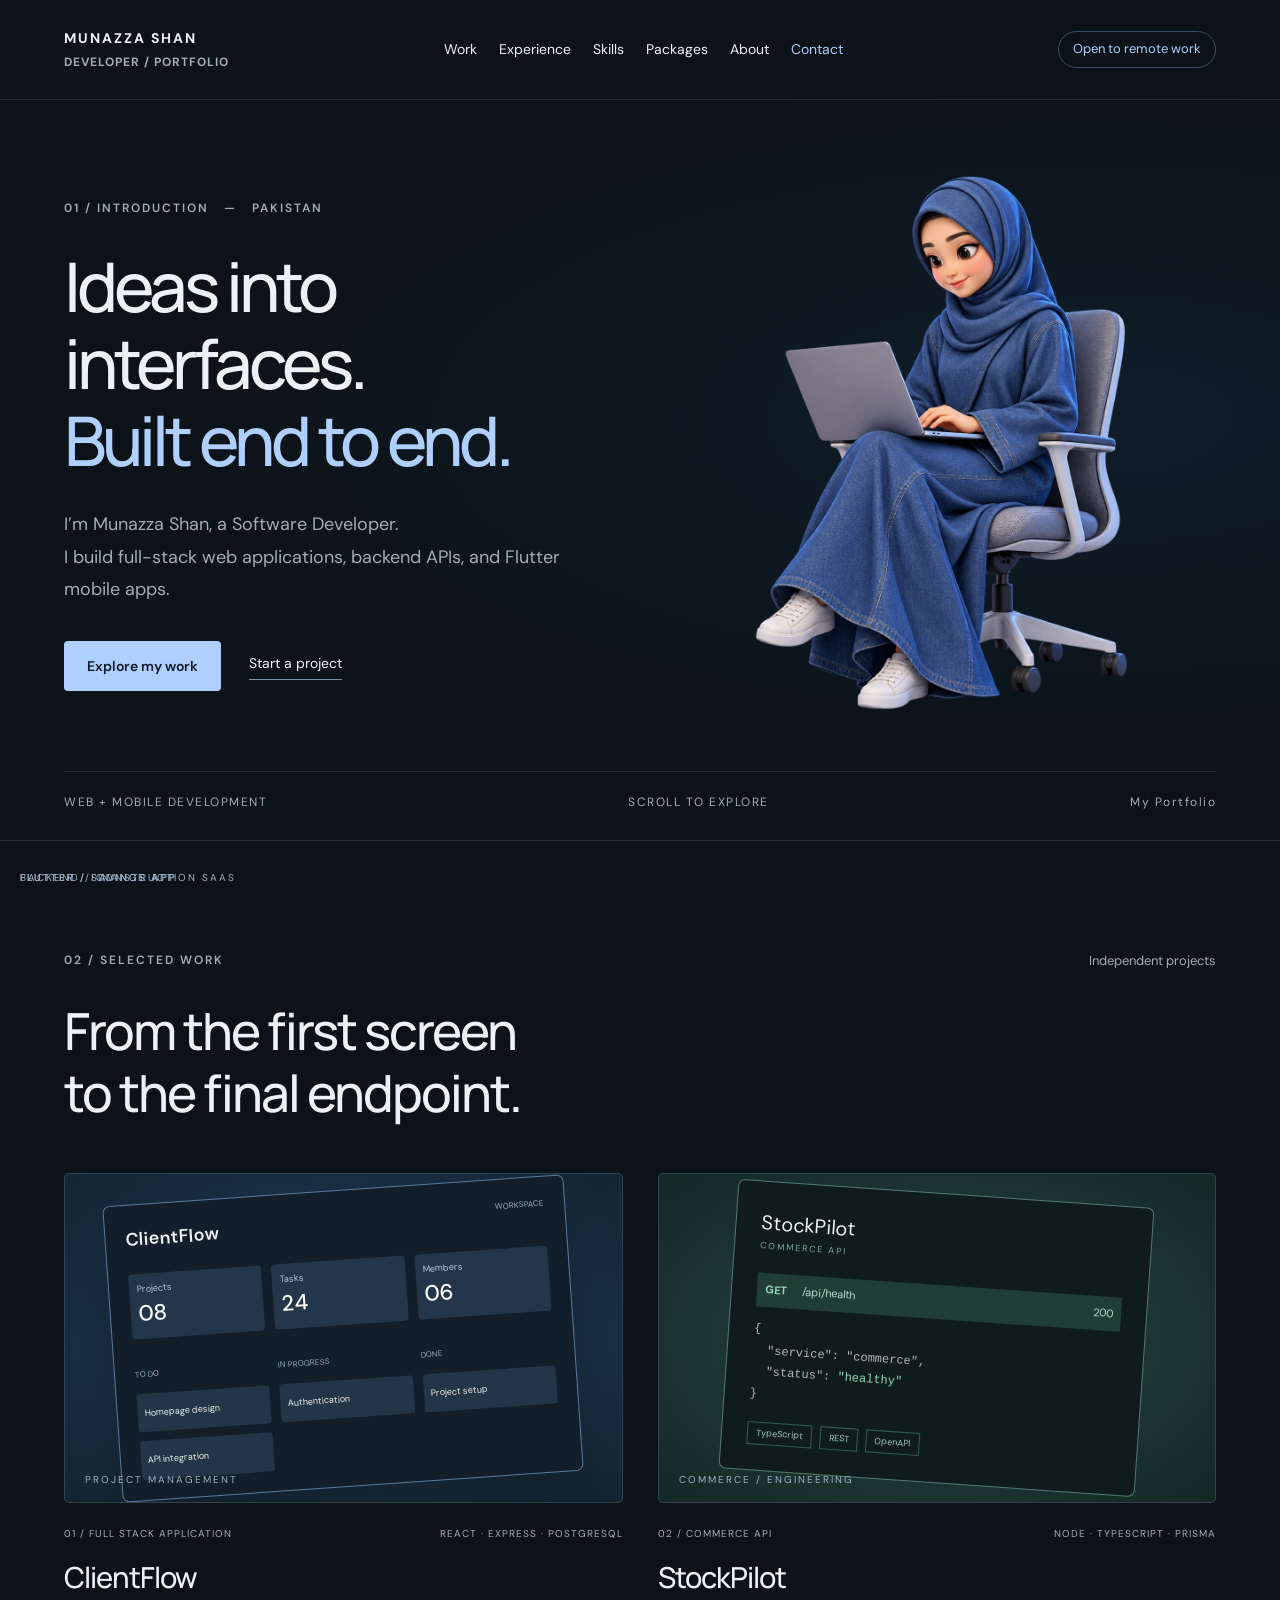
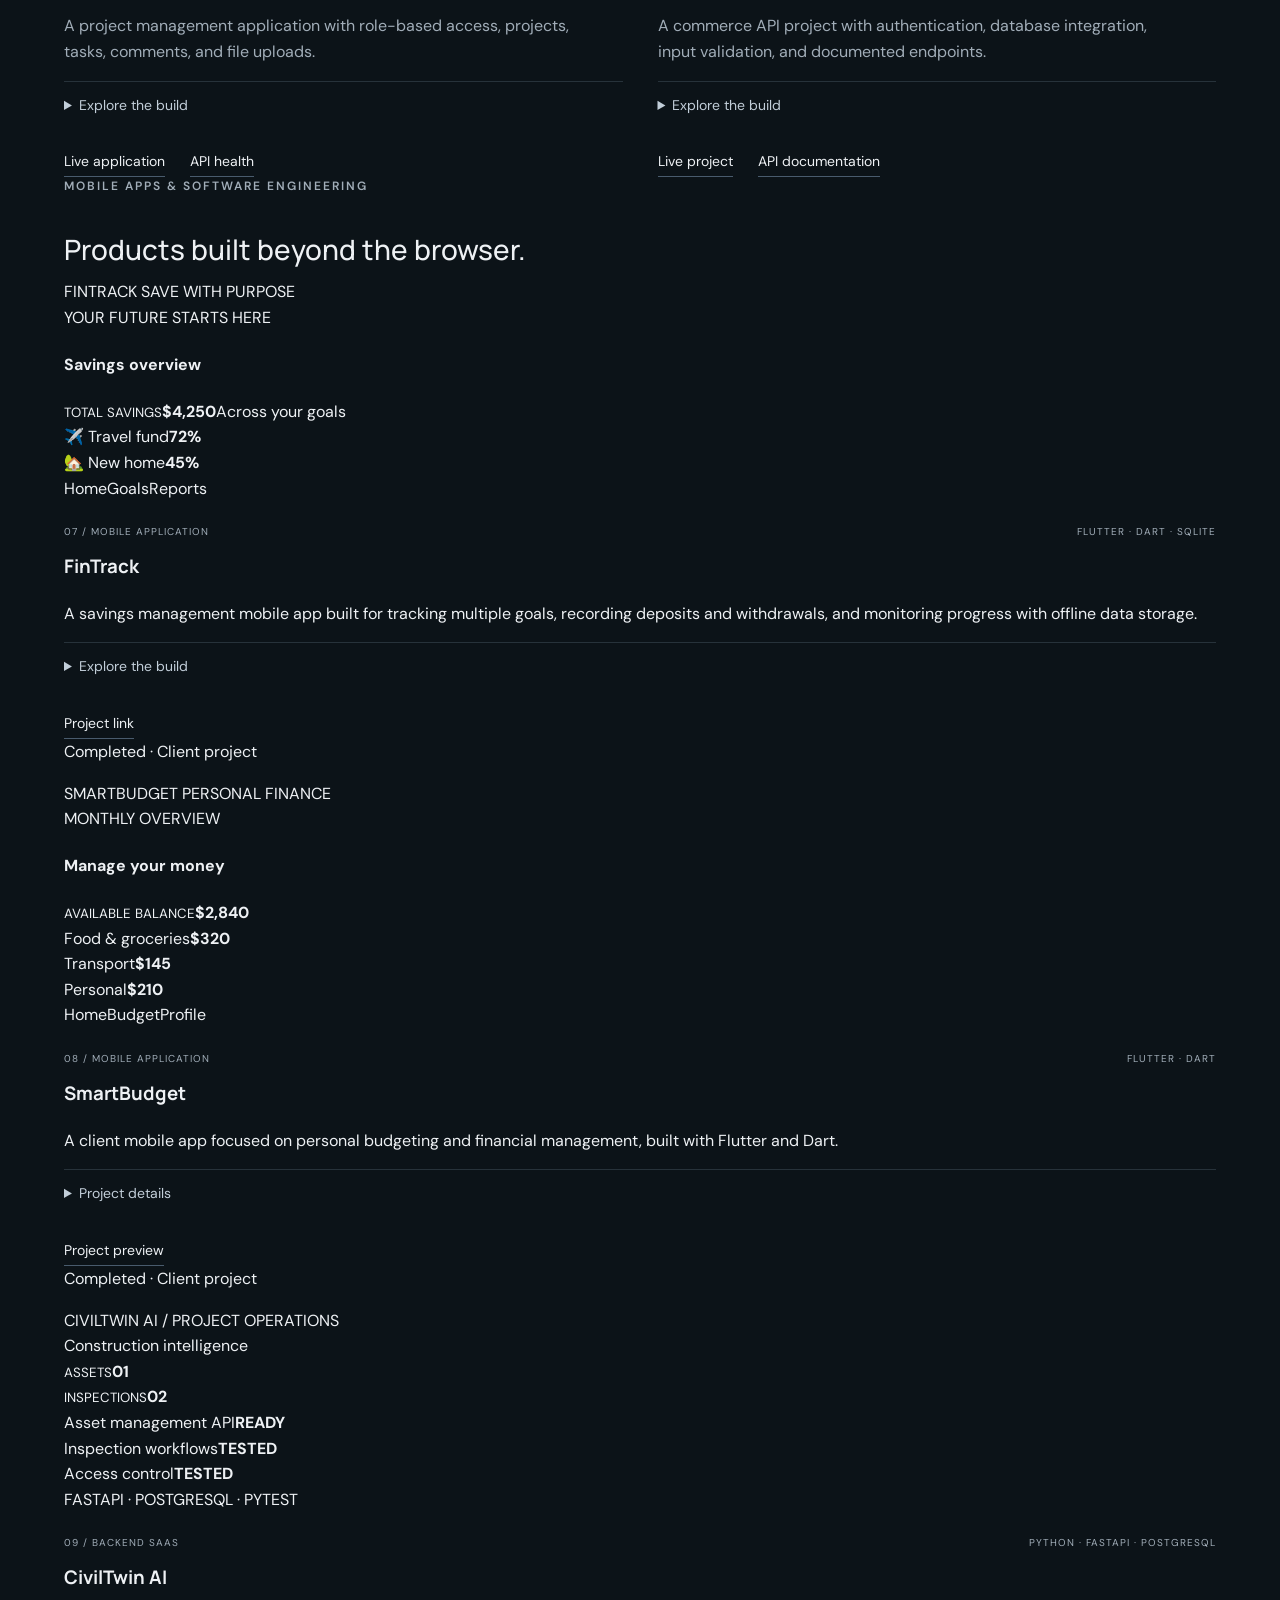
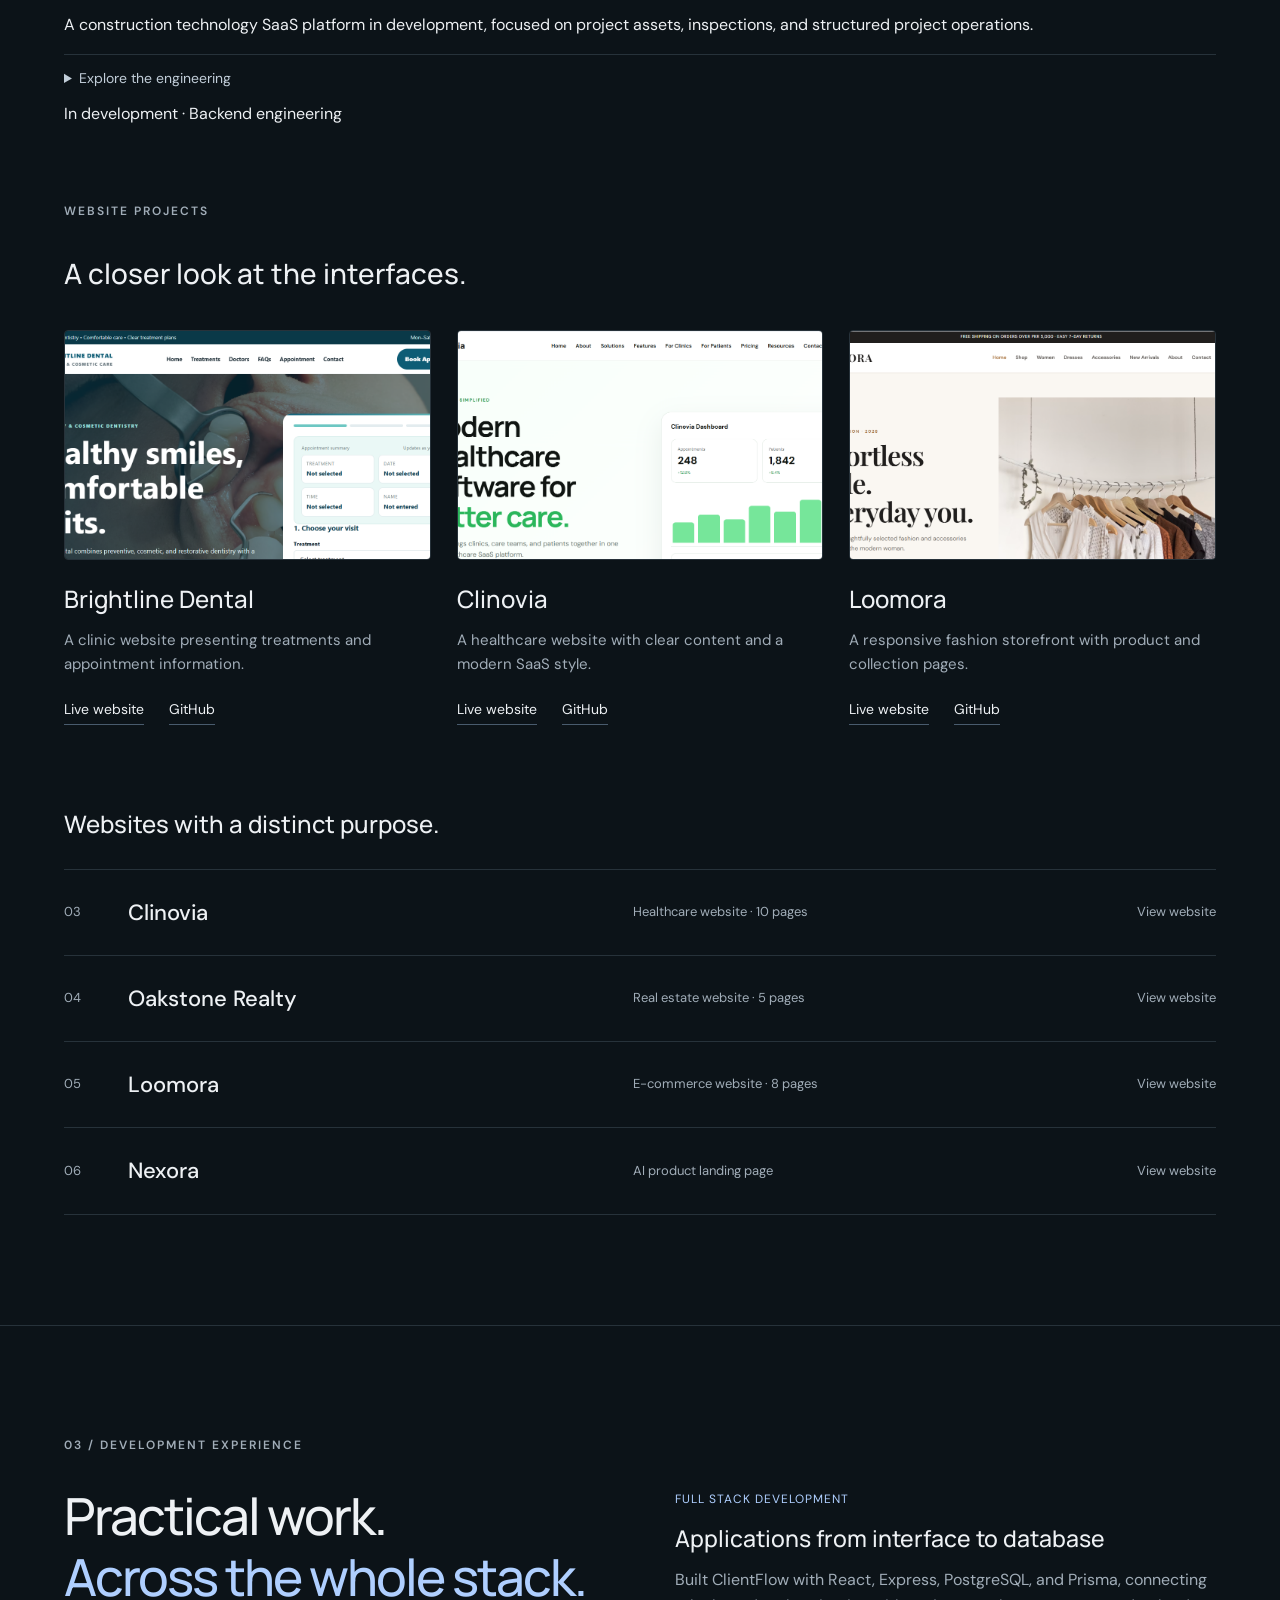
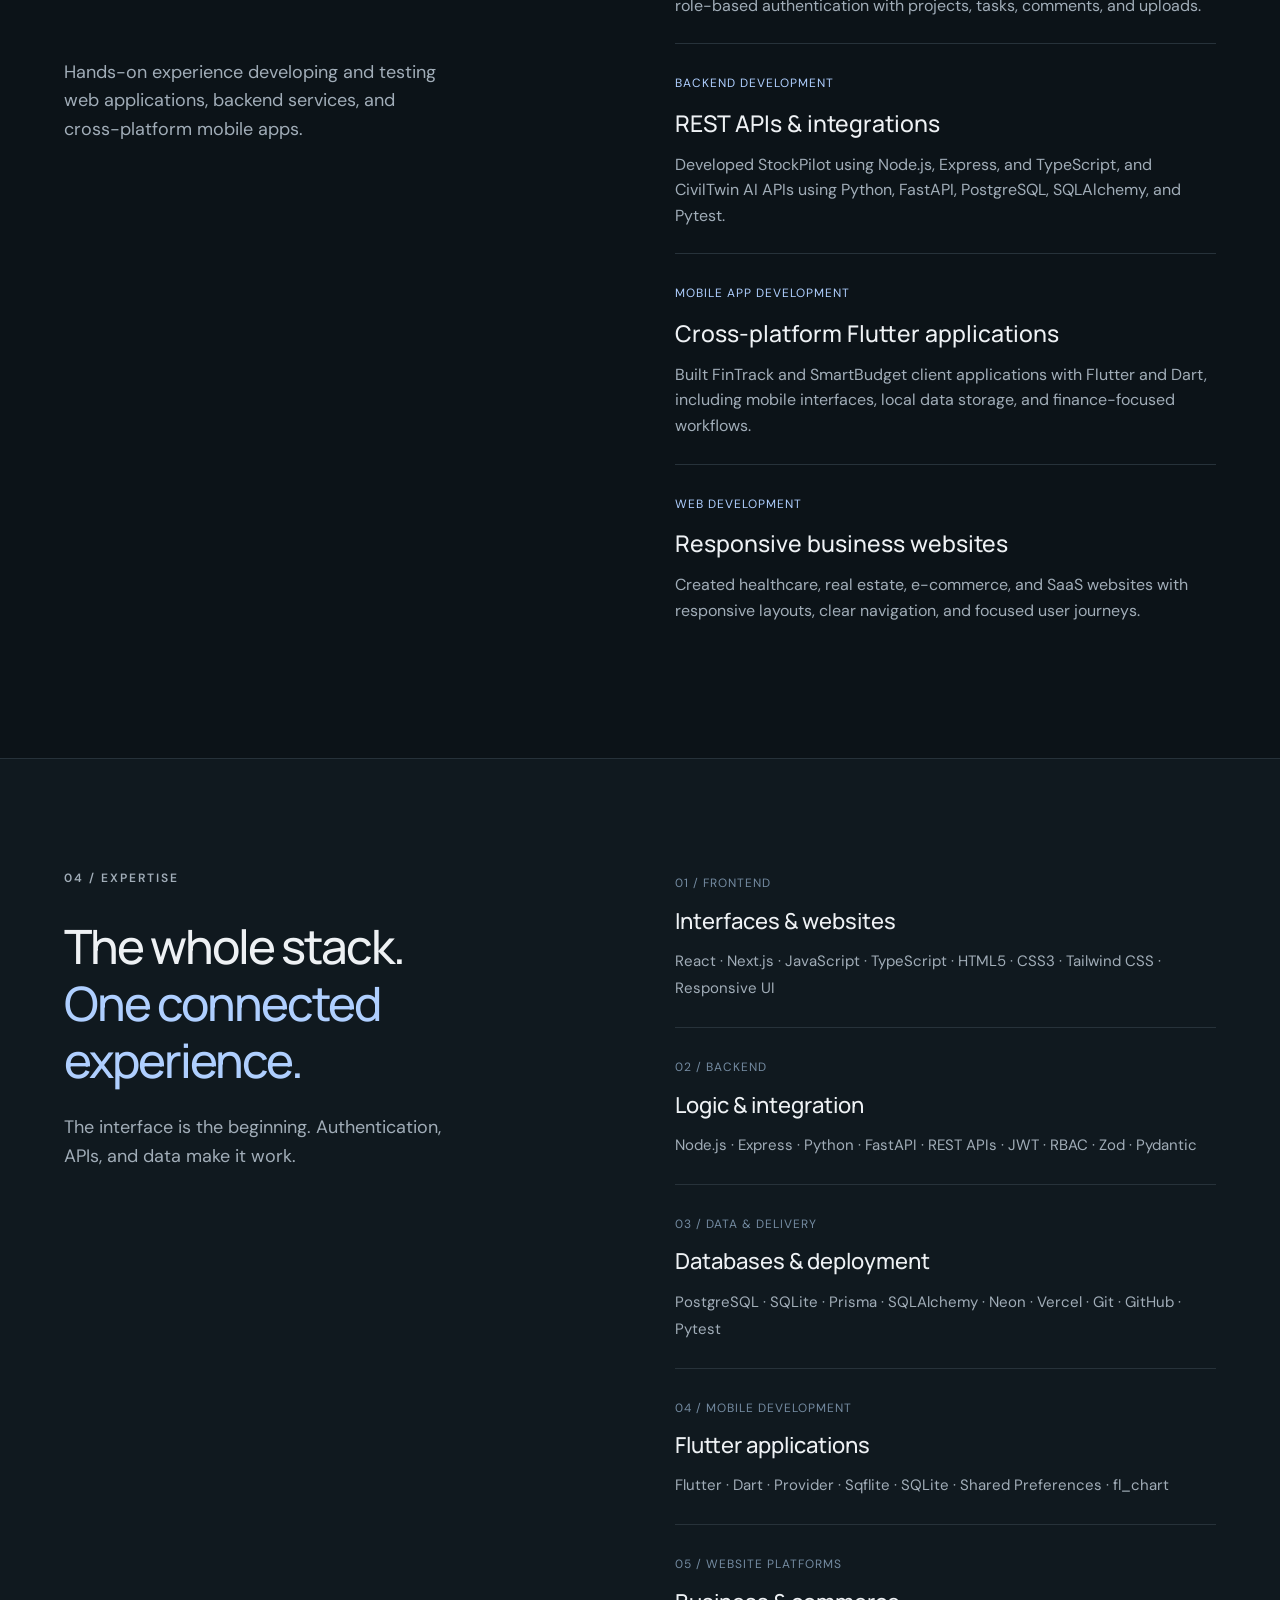
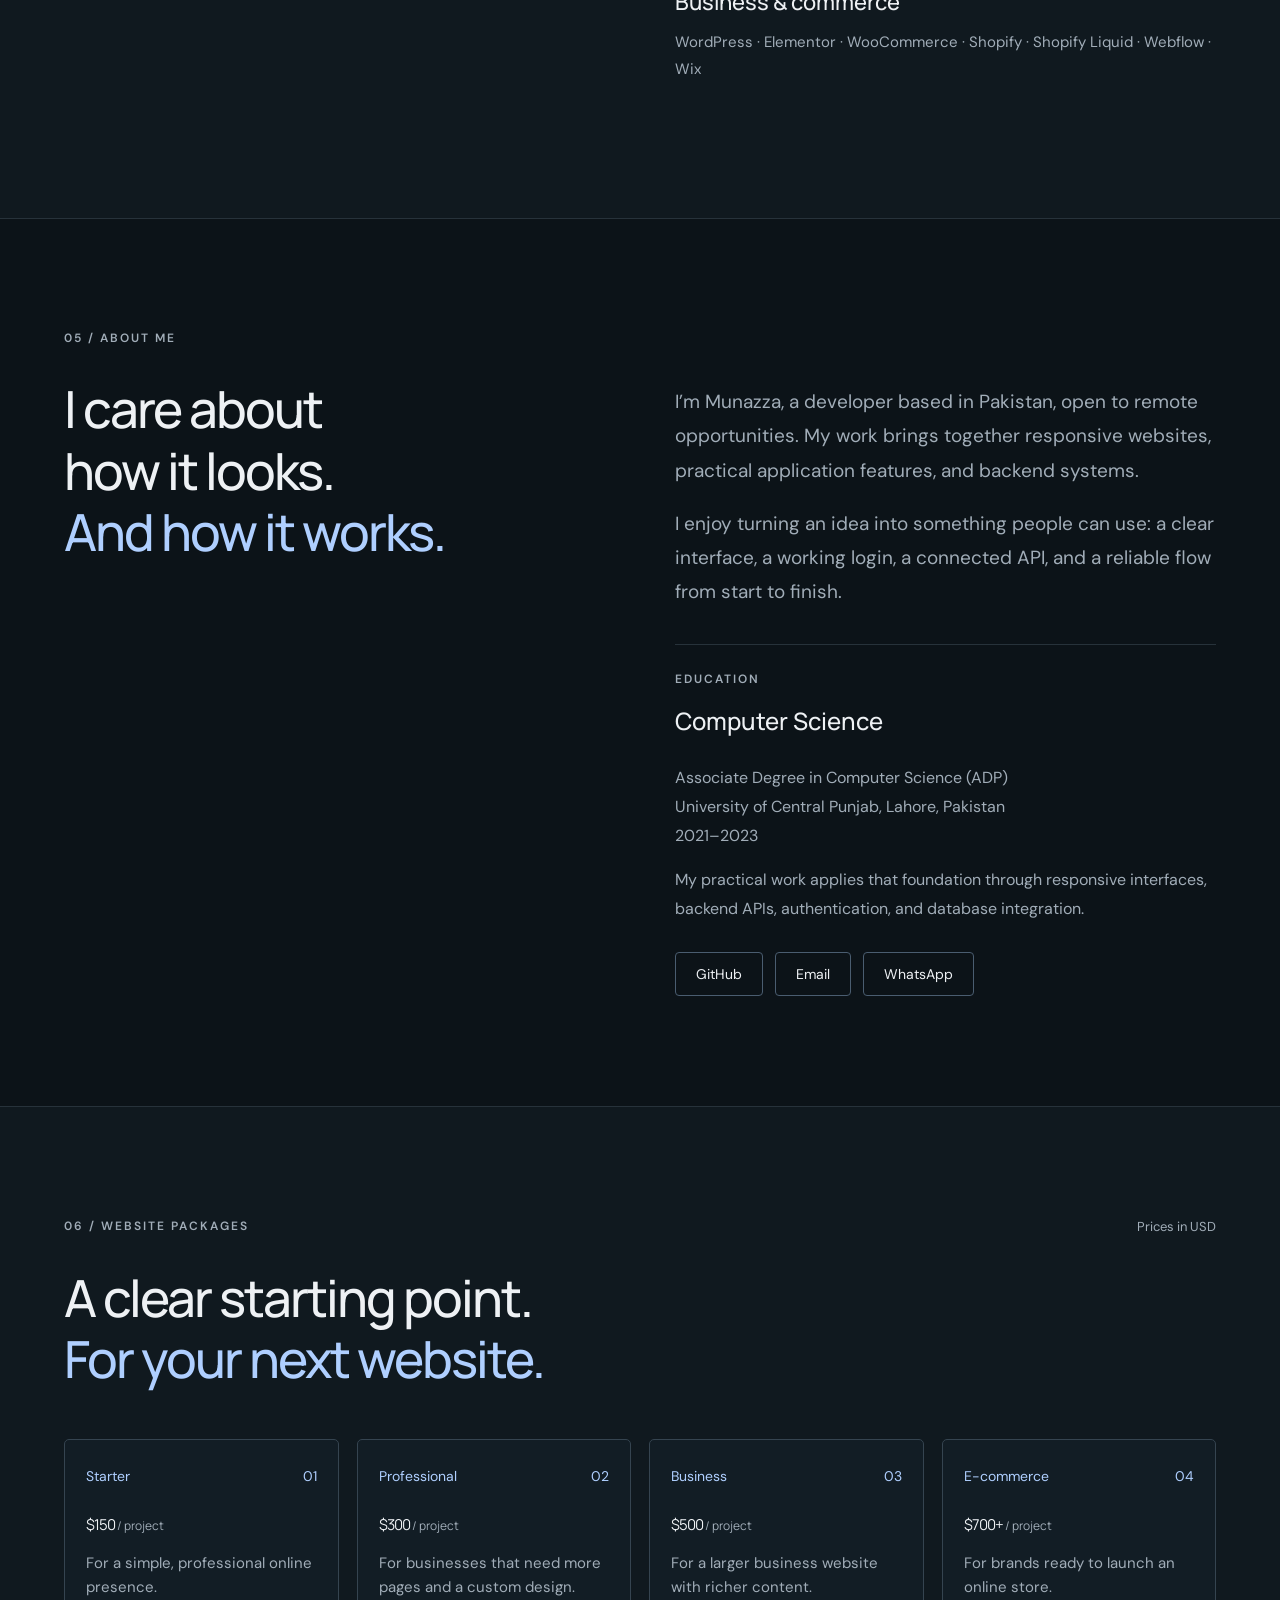
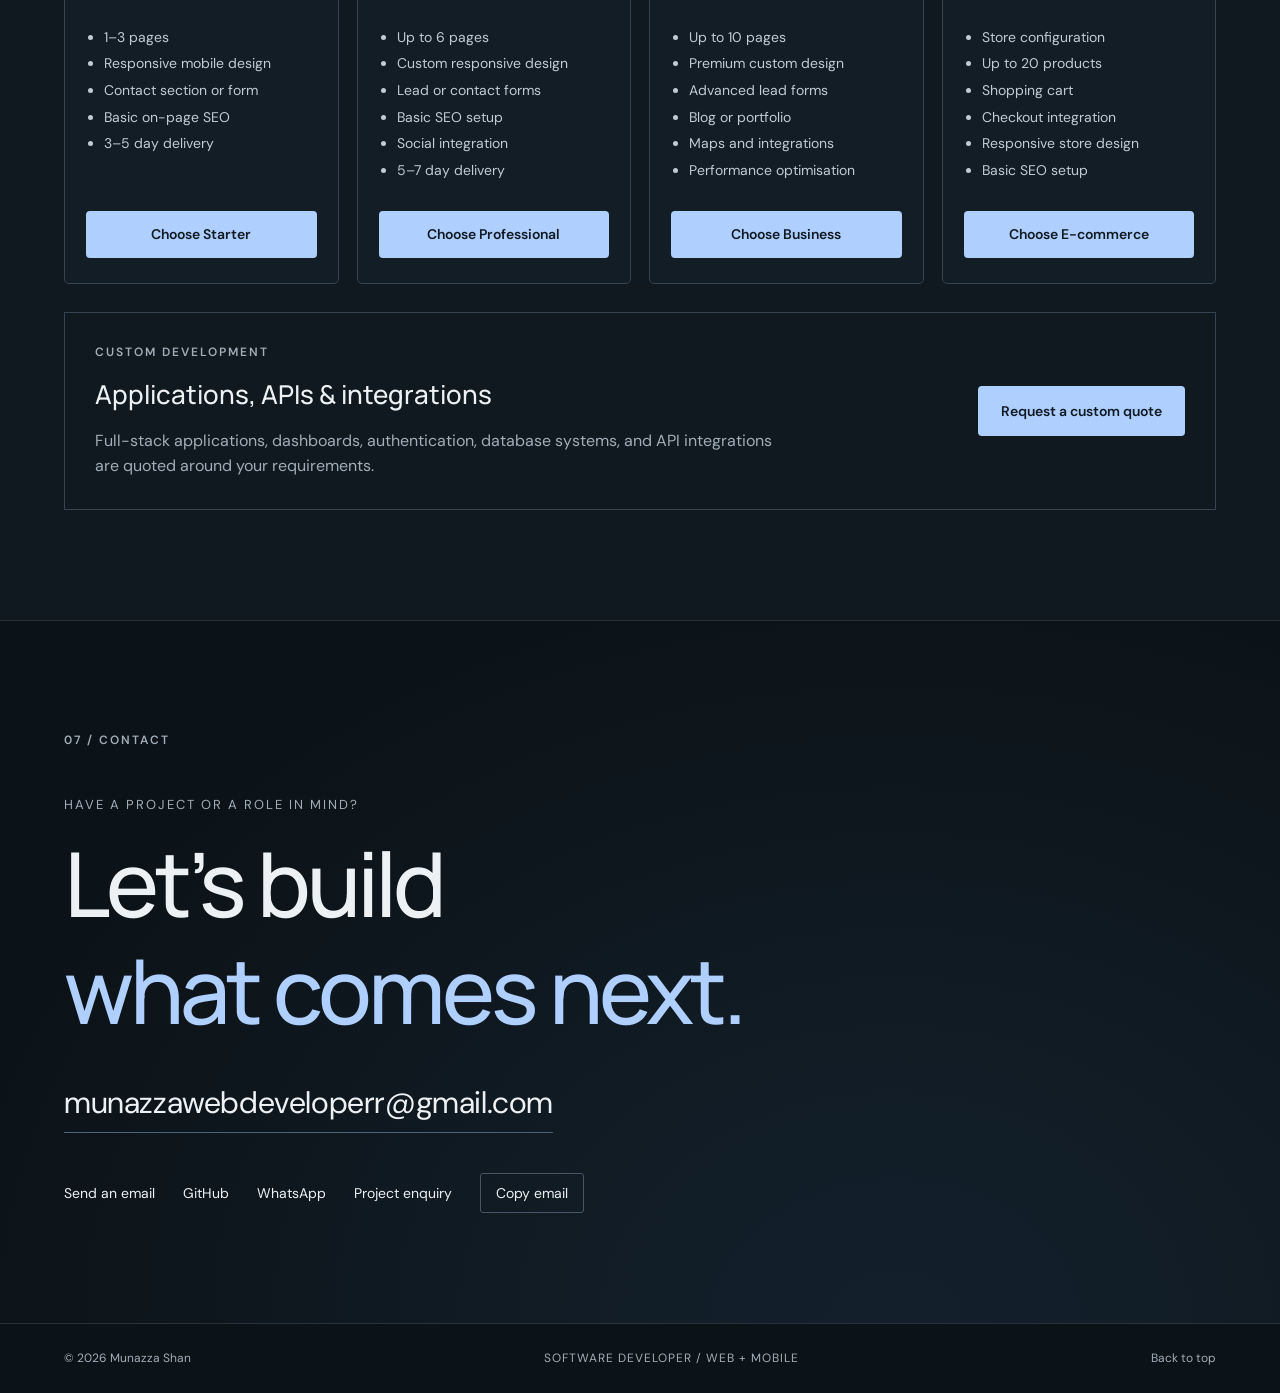
==== index.html @ 4538a715 "Update portfolio with FinTrack, SmartBudget and CivilTwin AI projects" ====
<!doctype html>
<html lang="en"><head><meta charset="UTF-8"><meta name="viewport" content="width=device-width, initial-scale=1"><title>Munazza Shan — Software Developer | Full Stack & Flutter</title><meta name="description" content="Software Developer building full-stack web applications, backend APIs, SaaS platforms, and Flutter mobile apps. Explore Munazza Shan’s projects."><link rel="icon" type="image/svg+xml" href="data:image/svg+xml,%3Csvg xmlns='http://www.w3.org/2000/svg' viewBox='0 0 40 40'%3E%3Crect width='40' height='40' rx='8' fill='%230d1419'/%3E%3Ctext x='6' y='28' fill='%23a8c9ff' font-family='Arial' font-size='24'%3EM%3C/text%3E%3C/svg%3E"><link rel="stylesheet" href="style.css"></head><body>
<a class="skip" href="#work">Skip to projects</a><header><a class="brand" href="#home">MUNAZZA SHAN<span>DEVELOPER / PORTFOLIO</span></a><nav aria-label="Main navigation"><a href="#work">Work</a><a href="#experience">Experience</a><a href="#expertise">Skills</a><a href="#packages">Packages</a><a href="#about">About</a><a href="#contact">Contact</a></nav><a class="availability" href="#contact">Open to remote work</a></header>
<main><section class="hero" id="home"><div class="hero-copy"><p class="eyebrow">01 / INTRODUCTION &nbsp; — &nbsp; PAKISTAN</p><h1>Ideas into<br>interfaces.<br><em>Built end to end.</em></h1><p class="intro">I’m Munazza Shan, a Software Developer.<br>I build full-stack web applications, backend APIs, and Flutter mobile apps.</p><div class="actions"><a class="button" href="#work">Explore my work</a><a class="text-link" href="inquiry-form.html">Start a project</a></div></div>
<div class="character-stage"><img class="developer-character" src="assets/denim-developer.png" alt="Cartoon developer in a blue denim abaya and hijab, seated with a laptop" width="1280" height="1280" fetchpriority="high"></div><div class="hero-bottom"><span>WEB + MOBILE DEVELOPMENT</span><span>SCROLL TO EXPLORE</span><span>My Portfolio</span></div></section>
<section class="work section" id="work"><div class="section-top"><p class="eyebrow">02 / SELECTED WORK</p><span>Independent projects</span></div><h2>From the first screen<br>to the final endpoint.</h2><div class="project-grid"><article class="project featured"><div class="project-visual flow-visual"><div class="mini-app"><div class="mini-heading">ClientFlow <span>WORKSPACE</span></div><div class="mini-stat"><div>Projects<b>08</b></div><div>Tasks<b>24</b></div><div>Members<b>06</b></div></div><div class="mini-columns"><div><span>TO DO</span><i>Homepage design</i><i>API integration</i></div><div><span>IN PROGRESS</span><i>Authentication</i></div><div><span>DONE</span><i>Project setup</i></div></div></div><span class="visual-label">PROJECT MANAGEMENT</span></div><div class="project-meta"><span>01 / FULL STACK APPLICATION</span><span>REACT · EXPRESS · POSTGRESQL</span></div><h3>ClientFlow</h3><p>A project management application with role-based access, projects, tasks, comments, and file uploads.</p><details><summary>Explore the build</summary><p>React frontend and Express REST API, with PostgreSQL through Prisma. JWT cookie authentication supports Admin, Manager, and Member roles. The application includes filtering, pagination, Cloudinary uploads, and email integration.</p></details><div class="project-links"><a href="https://clientflow-pern-client.vercel.app/" target="_blank" rel="noopener">Live application</a><a href="https://clientflow-pern-server.vercel.app/api/health" target="_blank" rel="noopener">API health</a></div></article>
<article class="project"><div class="project-visual stock-visual"><div class="stock-panel"><div class="stock-title">StockPilot <span>COMMERCE API</span></div><div class="endpoint"><b>GET</b> /api/health <span>200</span></div><div class="stock-code"><span>{</span><br>&nbsp; "service": "commerce",<br>&nbsp; "status": <i>"healthy"</i><br><span>}</span></div><div class="stock-tags"><span>TypeScript</span><span>REST</span><span>OpenAPI</span></div></div><span class="visual-label">COMMERCE / ENGINEERING</span></div><div class="project-meta"><span>02 / COMMERCE API</span><span>NODE · TYPESCRIPT · PRISMA</span></div><h3>StockPilot</h3><p>A commerce API project with authentication, database integration, input validation, and documented endpoints.</p><details><summary>Explore the build</summary><p>Built with Node.js, Express, and TypeScript, using Neon PostgreSQL. Includes JWT authentication, Zod validation, Swagger documentation, CORS, Helmet, and rate limiting.</p></details><div class="project-links"><a href="https://stock-pilot-commerce-frontend.vercel.app/" target="_blank" rel="noopener">Live project</a><a href="https://stockpilot-commerce-api-dcke.vercel.app/api/docs" target="_blank" rel="noopener">API documentation</a></div></article></div>
<div class="mobile-projects">
<div class="gallery-heading"><p class="eyebrow">MOBILE APPS & SOFTWARE ENGINEERING</p><h3>Products built beyond the browser.</h3></div>
<article class="mobile-project-card">
<div class="mobile-visual fintrack-visual"><div class="phone-frame"><div class="phone-notch"></div><div class="phone-screen"><div class="phone-brand">FINTRACK <span>SAVE WITH PURPOSE</span></div><p class="phone-kicker">YOUR FUTURE STARTS HERE</p><h4>Savings overview</h4><div class="phone-balance"><small>TOTAL SAVINGS</small><b>$4,250</b><span>Across your goals</span></div><div class="phone-goal"><div><span>✈️ Travel fund</span><b>72%</b></div><i><span style="width:72%"></span></i></div><div class="phone-goal"><div><span>🏡 New home</span><b>45%</b></div><i><span style="width:45%"></span></i></div><div class="phone-tabs"><span>Home</span><span>Goals</span><span>Reports</span></div></div></div><span class="visual-label">FLUTTER / SAVINGS APP</span></div>
<div class="project-meta"><span>07 / MOBILE APPLICATION</span><span>FLUTTER · DART · SQLITE</span></div><h3>FinTrack</h3><p>A savings management mobile app built for tracking multiple goals, recording deposits and withdrawals, and monitoring progress with offline data storage.</p><details><summary>Explore the build</summary><p>Built with Flutter and Dart using Provider for state management, Sqflite for local storage, Shared Preferences for persisted settings, and fl_chart for data visualisation. Includes savings goals, progress tracking, transaction history, and reports.</p></details><div class="project-links"><a href="https://savingsgoals.site/" target="_blank" rel="noopener">Project link</a></div><p class="project-status">Completed · Client project</p>
</article>
<article class="mobile-project-card">
<div class="mobile-visual smartbudget-visual"><div class="phone-frame"><div class="phone-notch"></div><div class="phone-screen smart-screen"><div class="phone-brand">SMARTBUDGET <span>PERSONAL FINANCE</span></div><p class="phone-kicker">MONTHLY OVERVIEW</p><h4>Manage your money</h4><div class="budget-total"><small>AVAILABLE BALANCE</small><b>$2,840</b></div><div class="budget-line"><span>Food & groceries</span><b>$320</b><i><span style="width:55%"></span></i></div><div class="budget-line"><span>Transport</span><b>$145</b><i><span style="width:32%"></span></i></div><div class="budget-line"><span>Personal</span><b>$210</b><i><span style="width:43%"></span></i></div><div class="phone-tabs"><span>Home</span><span>Budget</span><span>Profile</span></div></div></div><span class="visual-label">FLUTTER / FINANCE APP</span></div>
<div class="project-meta"><span>08 / MOBILE APPLICATION</span><span>FLUTTER · DART</span></div><h3>SmartBudget</h3><p>A client mobile app focused on personal budgeting and financial management, built with Flutter and Dart.</p><details><summary>Project details</summary><p>Cross-platform mobile application development with a finance-focused user interface and budgeting workflows.</p></details><div class="project-links"><a href="https://tinyurl.com/wx2yry6c" target="_blank" rel="noopener">Project preview</a></div><p class="project-status">Completed · Client project</p>
</article>
<article class="mobile-project-card">
<div class="mobile-visual civiltwin-visual"><div class="civiltwin-panel"><span class="civil-label">CIVILTWIN AI / PROJECT OPERATIONS</span><div class="civil-head">Construction intelligence</div><div class="civil-stats"><div><small>ASSETS</small><b>01</b></div><div><small>INSPECTIONS</small><b>02</b></div></div><div class="civil-row"><span>Asset management API</span><b>READY</b></div><div class="civil-row"><span>Inspection workflows</span><b>TESTED</b></div><div class="civil-row"><span>Access control</span><b>TESTED</b></div><div class="civil-footer">FASTAPI · POSTGRESQL · PYTEST</div></div><span class="visual-label">BACKEND / CONSTRUCTION SAAS</span></div>
<div class="project-meta"><span>09 / BACKEND SAAS</span><span>PYTHON · FASTAPI · POSTGRESQL</span></div><h3>CivilTwin AI</h3><p>A construction technology SaaS platform in development, focused on project assets, inspections, and structured project operations.</p><details><summary>Explore the engineering</summary><p>Developing REST APIs with FastAPI, SQLAlchemy, and PostgreSQL. Implemented authentication, organization and project access rules, asset management, inspection workflows, and automated tests with Pytest.</p></details><p class="project-status">In development · Backend engineering</p>
</article>
</div>
<div class="website-gallery"><div class="gallery-heading"><p class="eyebrow">WEBSITE PROJECTS</p><h3>A closer look at the interfaces.</h3></div><article class="website-card"><a href="https://munazza-shan-web.github.io/brightline-dental-care/" target="_blank" rel="noopener"><img src="assets/dental.png" alt="Brightline Dental website project preview" loading="lazy" width="1200" height="800"></a><h3>Brightline Dental</h3><p>A clinic website presenting treatments and appointment information.</p><div class="project-links"><a href="https://munazza-shan-web.github.io/brightline-dental-care/" target="_blank" rel="noopener">Live website</a><a href="https://github.com/munazza-shan-web/brightline-dental-care" target="_blank" rel="noopener">GitHub</a></div></article><article class="website-card"><a href="https://munazza-shan-web.github.io/clinovia-healthcare-website/" target="_blank" rel="noopener"><img src="assets/clinovia.png" alt="Clinovia website project preview" loading="lazy" width="1200" height="800"></a><h3>Clinovia</h3><p>A healthcare website with clear content and a modern SaaS style.</p><div class="project-links"><a href="https://munazza-shan-web.github.io/clinovia-healthcare-website/" target="_blank" rel="noopener">Live website</a><a href="https://github.com/munazza-shan-web/clinovia-healthcare-website" target="_blank" rel="noopener">GitHub</a></div></article><article class="website-card"><a href="https://munazza-shan-web.github.io/loomora-ecommerce/" target="_blank" rel="noopener"><img src="assets/loomora.png" alt="Loomora website project preview" loading="lazy" width="1200" height="800"></a><h3>Loomora</h3><p>A responsive fashion storefront with product and collection pages.</p><div class="project-links"><a href="https://munazza-shan-web.github.io/loomora-ecommerce/" target="_blank" rel="noopener">Live website</a><a href="https://github.com/munazza-shan-web/loomora-ecommerce" target="_blank" rel="noopener">GitHub</a></div></article></div><div class="more-work"><h3>Websites with a distinct purpose.</h3><a href="https://munazza-shan-web.github.io/clinovia-healthcare-website/" target="_blank" rel="noopener"><span>03</span><b>Clinovia</b><small>Healthcare website · 10 pages</small><span>View website</span></a><a href="https://munazza-shan-web.github.io/oakstone-realty/" target="_blank" rel="noopener"><span>04</span><b>Oakstone Realty</b><small>Real estate website · 5 pages</small><span>View website</span></a><a href="https://munazza-shan-web.github.io/loomora-ecommerce/" target="_blank" rel="noopener"><span>05</span><b>Loomora</b><small>E-commerce website · 8 pages</small><span>View website</span></a><a href="https://munazza-shan-web.github.io/nexora-ai-productivity/" target="_blank" rel="noopener"><span>06</span><b>Nexora</b><small>AI product landing page</small><span>View website</span></a></div></section>
<section class="section experience" id="experience"><p class="eyebrow">03 / DEVELOPMENT EXPERIENCE</p><div class="experience-layout"><div><h2>Practical work.<br><em>Across the whole stack.</em></h2><p class="section-description">Hands-on experience developing and testing web applications, backend services, and cross-platform mobile apps.</p></div><div class="experience-rows"><article><span>FULL STACK DEVELOPMENT</span><h3>Applications from interface to database</h3><p>Built ClientFlow with React, Express, PostgreSQL, and Prisma, connecting role-based authentication with projects, tasks, comments, and uploads.</p></article><article><span>BACKEND DEVELOPMENT</span><h3>REST APIs & integrations</h3><p>Developed StockPilot using Node.js, Express, and TypeScript, and CivilTwin AI APIs using Python, FastAPI, PostgreSQL, SQLAlchemy, and Pytest.</p></article><article><span>MOBILE APP DEVELOPMENT</span><h3>Cross-platform Flutter applications</h3><p>Built FinTrack and SmartBudget client applications with Flutter and Dart, including mobile interfaces, local data storage, and finance-focused workflows.</p></article><article><span>WEB DEVELOPMENT</span><h3>Responsive business websites</h3><p>Created healthcare, real estate, e-commerce, and SaaS websites with responsive layouts, clear navigation, and focused user journeys.</p></article></div></div></section><section class="expertise section" id="expertise"><div><p class="eyebrow">04 / EXPERTISE</p><h2>The whole stack.<br><em>One connected experience.</em></h2><p class="section-description">The interface is the beginning. Authentication, APIs, and data make it work.</p></div><div class="skill-rows"><div><span>01 / FRONTEND</span><h3>Interfaces & websites</h3><p>React · Next.js · JavaScript · TypeScript · HTML5 · CSS3 · Tailwind CSS · Responsive UI</p></div><div><span>02 / BACKEND</span><h3>Logic & integration</h3><p>Node.js · Express · Python · FastAPI · REST APIs · JWT · RBAC · Zod · Pydantic</p></div><div><span>03 / DATA & DELIVERY</span><h3>Databases & deployment</h3><p>PostgreSQL · SQLite · Prisma · SQLAlchemy · Neon · Vercel · Git · GitHub · Pytest</p></div><div><span>04 / MOBILE DEVELOPMENT</span><h3>Flutter applications</h3><p>Flutter · Dart · Provider · Sqflite · SQLite · Shared Preferences · fl_chart</p></div><div><span>05 / WEBSITE PLATFORMS</span><h3>Business & commerce</h3><p>WordPress · Elementor · WooCommerce · Shopify · Shopify Liquid · Webflow · Wix</p></div></div></section>
<section class="about section" id="about"><p class="eyebrow">05 / ABOUT ME</p><div class="about-layout"><h2>I care about<br>how it looks.<br><em>And how it works.</em></h2><div><p>I’m Munazza, a developer based in Pakistan, open to remote opportunities. My work brings together responsive websites, practical application features, and backend systems.</p><p>I enjoy turning an idea into something people can use: a clear interface, a working login, a connected API, and a reliable flow from start to finish.</p><div class="education"><p class="eyebrow">EDUCATION</p><h3>Computer Science</h3><p>Associate Degree in Computer Science (ADP)<br>University of Central Punjab, Lahore, Pakistan<br>2021–2023</p><p>My practical work applies that foundation through responsive interfaces, backend APIs, authentication, and database integration.</p></div><div class="social-buttons"><a href="https://github.com/munazza-shan-web" target="_blank" rel="noopener">GitHub</a><a href="mailto:munazzawebdeveloperr@gmail.com">Email</a><a href="https://wa.me/923136435103" target="_blank" rel="noopener">WhatsApp</a></div></div></div></section>
<section class="section packages" id="packages"><div class="section-top"><p class="eyebrow">06 / WEBSITE PACKAGES</p><span>Prices in USD</span></div><h2>A clear starting point.<br><em>For your next website.</em></h2><div class="package-grid"><article class="package-card"><div class="package-top"><span>Starter</span><span>01</span></div><p class="package-price">$150<small> / project</small></p><p>For a simple, professional online presence.</p><ul><li>1–3 pages</li><li>Responsive mobile design</li><li>Contact section or form</li><li>Basic on-page SEO</li><li>3–5 day delivery</li></ul><a class="button" href="inquiry-form.html?package=starter">Choose Starter</a></article><article class="package-card"><div class="package-top"><span>Professional</span><span>02</span></div><p class="package-price">$300<small> / project</small></p><p>For businesses that need more pages and a custom design.</p><ul><li>Up to 6 pages</li><li>Custom responsive design</li><li>Lead or contact forms</li><li>Basic SEO setup</li><li>Social integration</li><li>5–7 day delivery</li></ul><a class="button" href="inquiry-form.html?package=professional">Choose Professional</a></article><article class="package-card"><div class="package-top"><span>Business</span><span>03</span></div><p class="package-price">$500<small> / project</small></p><p>For a larger business website with richer content.</p><ul><li>Up to 10 pages</li><li>Premium custom design</li><li>Advanced lead forms</li><li>Blog or portfolio</li><li>Maps and integrations</li><li>Performance optimisation</li></ul><a class="button" href="inquiry-form.html?package=business">Choose Business</a></article><article class="package-card"><div class="package-top"><span>E-commerce</span><span>04</span></div><p class="package-price">$700+<small> / project</small></p><p>For brands ready to launch an online store.</p><ul><li>Store configuration</li><li>Up to 20 products</li><li>Shopping cart</li><li>Checkout integration</li><li>Responsive store design</li><li>Basic SEO setup</li></ul><a class="button" href="inquiry-form.html?package=ecommerce">Choose E-commerce</a></article></div><div class="custom-package"><div><p class="eyebrow">CUSTOM DEVELOPMENT</p><h3>Applications, APIs & integrations</h3><p>Full-stack applications, dashboards, authentication, database systems, and API integrations are quoted around your requirements.</p></div><a class="button" href="inquiry-form.html?package=fullstack">Request a custom quote</a></div></section><section class="contact section" id="contact"><p class="eyebrow">07 / CONTACT</p><p class="contact-intro">HAVE A PROJECT OR A ROLE IN MIND?</p><h2>Let’s build<br><em>what comes next.</em></h2><a class="contact-email" href="mailto:munazzawebdeveloperr@gmail.com">munazzawebdeveloperr@gmail.com</a><div class="contact-links"><a href="mailto:munazzawebdeveloperr@gmail.com">Send an email</a><a href="https://github.com/munazza-shan-web" target="_blank" rel="noopener">GitHub</a><a href="https://wa.me/923136435103" target="_blank" rel="noopener">WhatsApp</a><a href="inquiry-form.html">Project enquiry</a><button id="copy-email" type="button">Copy email</button><span id="copy-status" role="status"></span></div></section></main><footer><span>© <span id="year">2026</span> Munazza Shan</span><span>SOFTWARE DEVELOPER / WEB + MOBILE</span><a href="#home">Back to top</a></footer><div class="scroll-progress" aria-hidden="true"></div><script src="script.js"></script></body></html>
---- style.css ----
@import url('https://fonts.googleapis.com/css2?family=DM+Sans:wght@400;500;600;700&family=Manrope:wght@400;500;600;700;800&display=swap');
:root{--bg:#0c1318;--surface:#121d25;--line:#27323a;--text:#eef1f4;--muted:#a1adb8;--accent:#afcfff}*{box-sizing:border-box}html{scroll-behavior:smooth;scroll-padding-top:100px}body{margin:0;background:var(--bg);color:var(--text);font-family:'DM Sans',sans-serif;font-size:16px;line-height:1.6}a{color:inherit;text-decoration:none}button{font:inherit}a,button,summary{touch-action:manipulation}a:focus-visible,button:focus-visible,summary:focus-visible{outline:2px solid var(--accent);outline-offset:7px}header{height:100px;padding:0 5%;display:flex;align-items:center;justify-content:space-between;border-bottom:1px solid var(--line);position:relative;z-index:5}.brand{font-size:14px;letter-spacing:2px;font-weight:700}.brand span{display:block;font-size:12px;letter-spacing:1px;color:var(--muted);margin-top:3px}nav{display:flex;gap:34px;font-size:14px}nav a:hover,nav a.active{color:var(--accent)}.availability{font-size:13px;color:var(--accent);border:1px solid #3a4d63;padding:7px 14px;border-radius:100px}.hero{position:relative;min-height:790px;height:calc(100svh - 100px);max-height:1100px;display:grid;grid-template-columns:1.04fr 1fr;gap:40px;align-items:center;padding:60px 5% 110px;overflow:hidden;background:radial-gradient(ellipse at 85% 43%,#16304b55,transparent 60%)}.eyebrow{font-size:12px;letter-spacing:2px;color:var(--muted);font-weight:600;margin:0 0 30px}h1,h2,h3,p{margin-top:0}h1,h2,h3{font-family:Manrope,sans-serif}h1{font-size:clamp(48px,5.35vw,88px);line-height:1.12;letter-spacing:-4px;font-weight:500;margin-bottom:30px}em{font-style:normal;color:var(--accent)}.intro{color:var(--muted);font-size:18px;line-height:1.8}.actions{display:flex;align-items:center;gap:28px;margin-top:35px}.button{background:var(--accent);color:#101a24;padding:14px 23px;font-weight:600;font-size:14px;border-radius:4px}.button:hover{background:#d3e4ff}.text-link{font-size:14px;border-bottom:1px solid #7b8fa7;padding-bottom:5px}.hero-bottom{position:absolute;bottom:28px;left:5%;right:5%;display:flex;justify-content:space-between;border-top:1px solid var(--line);padding-top:21px;font-size:12px;letter-spacing:1.5px;color:var(--muted)}.showcase{position:relative;padding-bottom:70px;perspective:1500px}.orbit-label{font-size:12px;letter-spacing:3px;color:#71889d;text-align:right;margin-bottom:24px}.app-window{background:#17242e;border:1px solid #3e5165;border-radius:10px;box-shadow:0 40px 100px #0006;transform:rotateY(-8deg) rotateZ(2deg);animation:float 8s ease-in-out infinite}.window-bar{display:flex;justify-content:space-between;align-items:center;padding:13px 15px;color:#9aabbb;font-size:12px;border-bottom:1px solid #34414c}.dots{font-size:10px;color:#5d7794;letter-spacing:3px}.window-tag{color:var(--accent)}.app-layout{display:grid;grid-template-columns:125px 1fr;min-height:330px}.app-layout aside{padding:22px 14px;background:#111b23;border-radius:0 0 0 10px;display:flex;flex-direction:column;gap:15px;font-size:12px;color:#8799aa}.app-logo{color:white;font-size:16px;letter-spacing:-.5px;margin-bottom:20px}.app-logo span{display:block;font-size:8px;letter-spacing:1px;color:#7c91a2;margin-top:3px}.side-active{background:#2a4056;color:var(--accent);padding:6px;border-radius:3px}.avatar{margin-top:auto;color:var(--accent)}.avatar small{color:#8b9aaa;font-size:10px}.app-content{padding:24px 18px}.app-title{display:flex;justify-content:space-between;align-items:center;gap:10px}.app-title small{font-size:8px;letter-spacing:1px;color:#8298aa}.app-title h3{font-size:17px;letter-spacing:-.6px;margin:5px 0 18px}.add{font-size:9px;background:var(--accent);color:#15212b;padding:6px;border-radius:3px;white-space:nowrap}.metrics{display:grid;grid-template-columns:repeat(3,1fr);gap:9px}.metrics div{padding:10px;background:#223340;border:1px solid #344957;border-radius:5px}.metrics small{font-size:9px;color:#9badbe;display:block}.metrics b{font-size:23px;font-weight:500}.board{display:grid;grid-template-columns:1fr 1fr;gap:12px;margin-top:18px}.board p{font-size:8px;letter-spacing:1px;color:#93a6b7;margin-bottom:8px}.board p span{float:right}.board article{padding:10px;background:#21333f;border:1px solid #314552;border-radius:4px;margin-bottom:8px}.board article small{font-size:7px;color:var(--accent);display:block}.board article b{display:block;font-size:10px;font-weight:500;margin:6px 0}.board article>span{font-size:8px;color:#9eadbc}.mini-progress{height:3px;width:75%;background:var(--accent);margin:14px 0}.api-card{position:absolute;right:15px;bottom:30px;width:270px;background:#0b151ef2;border:1px solid #49627d;padding:20px;border-radius:8px;transform:rotate(-3deg);box-shadow:0 20px 50px #0007;animation:float 9s ease-in-out infinite reverse}.api-card>div{font-size:9px;letter-spacing:1px;color:#a9bace}.api-dot{display:inline-block;width:5px;height:5px;border-radius:50%;background:#97dabf;margin-right:6px}.api-card code{display:block;font-size:13px;line-height:2;margin:10px 0}.api-card code i{color:#97dabf;font-style:normal}.api-card code span{color:#738eab}.api-card p{font-size:10px;color:#9faebd;margin:0}.api-card p span{margin:0 8px;color:#536c86}.preview-note{font-size:12px;color:#63788b;position:absolute;left:15px;bottom:0}.section{padding:110px 5%;border-top:1px solid var(--line)}.section-top{display:flex;justify-content:space-between}.section-top>span{font-size:13px;color:var(--muted)}h2{font-size:clamp(34px,4vw,60px);line-height:1.2;letter-spacing:-2px;font-weight:500;margin-bottom:50px}.project-grid{display:grid;grid-template-columns:1fr 1fr;gap:35px}.project-visual{height:330px;display:flex;align-items:center;justify-content:center;position:relative;overflow:hidden;border:1px solid #324451;border-radius:5px}.flow-visual{background:radial-gradient(ellipse at center,#254464,#142431)}.stock-visual{background:radial-gradient(ellipse at center,#294745,#142826)}.mini-app{width:83%;background:#121f2b;border:1px solid #5b789b;border-radius:7px;padding:20px;transform:rotate(-4deg);box-shadow:0 30px 50px #0004;transition:transform .6s}.project:hover .mini-app{transform:rotate(0)}.mini-heading{font-size:18px;font-weight:600}.mini-heading span{float:right;font-size:8px;font-weight:400;color:#9daebf}.mini-stat{display:grid;grid-template-columns:repeat(3,1fr);gap:10px;margin:20px 0}.mini-stat div{background:#24374a;padding:8px;font-size:9px;color:#b8c9da;border-radius:4px}.mini-stat b{display:block;font-size:22px;color:white;font-weight:500}.mini-columns{display:grid;grid-template-columns:repeat(3,1fr);gap:10px}.mini-columns span{font-size:8px;color:#94a9bd}.mini-columns i{font-style:normal;display:block;font-size:9px;background:#233546;padding:12px 7px;margin-top:9px;border-radius:3px}.visual-label{position:absolute;bottom:14px;left:20px;font-size:10px;letter-spacing:2px;color:#9eb2c6}.stock-panel{width:75%;background:#101c1b;border:1px solid #527971;padding:25px;border-radius:7px;transform:rotate(4deg);transition:transform .6s}.project:hover .stock-panel{transform:rotate(0)}.stock-title{font-size:20px}.stock-title span{display:block;font-size:9px;color:#80a69c;letter-spacing:2px}.endpoint{margin:20px 0 12px;background:#203e35;padding:8px;font-size:11px;color:#c0d9d2}.endpoint b{color:#94d8ba;margin-right:12px}.endpoint span{float:right}.stock-code{font:12px/1.8 monospace;color:#acb9b4}.stock-code i{color:#94d8ba;font-style:normal}.stock-tags{display:flex;gap:8px;margin-top:17px}.stock-tags span{border:1px solid #365a4e;font-size:9px;padding:3px 8px;color:#9fc9bb}.project-meta{display:flex;justify-content:space-between;gap:20px;font-size:10px;color:var(--muted);letter-spacing:1px;margin:23px 0 12px}.project h3{font-size:29px;font-weight:500;margin-bottom:13px;letter-spacing:-1px}.project>p{color:var(--muted);max-width:510px;font-size:16px}.project-links{display:flex;gap:25px;margin-top:22px;font-size:14px}.project-links a{border-bottom:1px solid #495b6d;padding-bottom:4px}.project-links a:hover{color:var(--accent)}details{border-top:1px solid var(--line);padding:12px 0}summary{font-size:14px;cursor:pointer;color:#c2ced9}details p{font-size:14px;color:var(--muted);padding:15px 0 0;margin:0}.more-work{margin-top:80px}.more-work h3{font-weight:500;font-size:24px;margin-bottom:25px}.more-work>a{display:grid;grid-template-columns:40px 1fr 1fr auto;align-items:center;gap:24px;border-top:1px solid var(--line);padding:25px 0;transition:padding .3s,color .3s}.more-work>a:last-child{border-bottom:1px solid var(--line)}.more-work>a:hover{padding-left:12px;color:var(--accent)}.more-work span,.more-work small{font-size:13px;color:var(--muted)}.more-work b{font-size:22px;font-weight:500}.expertise{display:grid;grid-template-columns:1fr 1fr;gap:70px;background:#10191f}.expertise h2{margin-bottom:24px;font-size:clamp(34px,3.7vw,55px)}.section-description{max-width:390px;color:var(--muted);font-size:18px}.skill-rows>div{border-top:1px solid var(--line);padding:25px 0}.skill-rows>div:first-child{padding-top:0;border:0}.skill-rows span{font-size:12px;letter-spacing:1px;color:#748ba1}.skill-rows h3{font-size:22px;font-weight:500;margin:9px 0}.skill-rows p{font-size:15px;color:var(--muted);margin:0;line-height:1.8}.about-layout{display:grid;grid-template-columns:1fr 1fr;gap:70px}.about h2{margin-bottom:0}.about-layout>div{padding-top:7px}.about p:not(.eyebrow){font-size:19px;color:var(--muted);line-height:1.8}.contact{background:radial-gradient(ellipse at 70% 100%,#1e354b66,transparent 75%)}.contact-intro{font-size:13px;letter-spacing:2px;color:var(--muted);margin-top:45px}.contact h2{font-size:clamp(48px,7vw,98px);letter-spacing:-4px;margin-bottom:35px}.contact-email{font-size:clamp(16px,2.4vw,32px);letter-spacing:-.4px;border-bottom:1px solid #516278;padding-bottom:9px;overflow-wrap:anywhere}.contact-links{display:flex;align-items:center;gap:28px;margin-top:45px;font-size:14px}.contact-links button{background:none;color:var(--text);border:1px solid #465665;padding:8px 15px;border-radius:3px;cursor:pointer}#copy-status{color:var(--accent);font-size:13px}footer{padding:25px 5%;border-top:1px solid var(--line);display:flex;justify-content:space-between;gap:20px;color:var(--muted);font-size:12px}footer>span:nth-child(2){letter-spacing:1px}.scroll-progress{position:fixed;top:0;left:0;height:2px;background:var(--accent);width:0;z-index:20}.skip{position:fixed;top:-80px;left:10px;padding:12px;background:var(--accent);color:var(--bg);z-index:30}.skip:focus{top:10px}.reveal{opacity:0;transform:translateY(25px);transition:opacity .8s,transform .8s}.reveal.visible{opacity:1;transform:none}@keyframes float{0%,100%{translate:0 0}50%{translate:0 -12px}}@media(min-width:1600px){header,.section,footer{padding-left:max(5%,calc((100% - 1440px)/2));padding-right:max(5%,calc((100% - 1440px)/2))}}@media(max-width:1000px){.availability{display:none}.hero{gap:25px}h1{letter-spacing:-2px}.app-layout{grid-template-columns:95px 1fr}.app-content{padding:20px 12px}.app-title h3{font-size:14px}.add{display:none}.api-card{width:240px}.project-visual{height:300px}.mini-app{padding:15px}.project-meta{flex-direction:column;gap:5px}.expertise,.about-layout{gap:35px}.more-work>a{grid-template-columns:25px 1fr 1fr}.more-work>a>span:last-child{display:none}}
@media(max-width:700px){header{height:auto;min-height:100px;flex-wrap:wrap;padding:22px 6%;gap:20px}.brand span{font-size:10px}nav{gap:24px;width:100%;justify-content:space-between;font-size:14px}.hero{height:auto;min-height:0;max-height:none;display:flex;flex-direction:column;align-items:stretch;padding:60px 6% 95px;gap:55px}.hero h1{font-size:clamp(44px,10vw,68px);letter-spacing:-2px}.eyebrow{font-size:11px;letter-spacing:1.5px;margin-bottom:25px}.intro{font-size:16px}.hero-bottom{left:6%;right:6%;font-size:10px}.hero-bottom span:first-child{display:none}.showcase{padding-bottom:85px}.orbit-label{font-size:10px}.app-layout{min-height:280px;grid-template-columns:88px 1fr}.app-logo{font-size:13px}.app-logo span{font-size:6px}.app-layout aside{padding:16px 10px;font-size:10px}.app-content{padding:15px 10px}.metrics div{padding:7px}.metrics small{font-size:7px}.metrics b{font-size:19px}.board{gap:8px}.board article{padding:8px}.board article b{font-size:9px}.window-bar{font-size:10px}.api-card{width:220px;bottom:20px;right:5px;padding:14px}.api-card code{font-size:11px}.preview-note{bottom:-10px}.section{padding:70px 6%}.section-top>span{font-size:11px}h2{font-size:36px;letter-spacing:-1.5px;margin-bottom:35px}.project-grid{grid-template-columns:1fr;gap:55px}.project-visual{height:290px}.mini-app{max-width:440px}.stock-panel{max-width:400px}.project-meta{flex-direction:row;font-size:8px;gap:12px}.project h3{font-size:27px}.more-work{margin-top:55px}.more-work h3{font-size:21px}.more-work>a{grid-template-columns:22px 1fr;gap:5px 12px;padding:20px 0}.more-work b{font-size:19px}.more-work small{grid-column:2}.expertise,.about-layout{grid-template-columns:1fr;gap:35px}.expertise h2{font-size:36px}.about p:not(.eyebrow){font-size:17px}.contact h2{font-size:53px;letter-spacing:-2px}.contact-intro{font-size:11px}.contact-email{font-size:17px}.contact-links{gap:20px;flex-wrap:wrap}footer{padding:24px 6%;flex-wrap:wrap;font-size:11px}footer>span:nth-child(2){display:none}}@media(prefers-reduced-motion:reduce){html{scroll-behavior:auto}*,*:before,*:after{animation:none!important;transition:none!important}.reveal{opacity:1;transform:none}}

/* Cartoon image hero */
.hero{height:auto;min-height:740px;max-height:none;grid-template-columns:minmax(0,1fr) minmax(0,1fr)}.hero-copy{min-width:0}.character-stage{display:flex;align-items:center;justify-content:center;width:100%;min-width:0}.developer-character{display:block;width:100%;max-width:560px;height:auto;object-fit:contain}.hero .actions{flex-wrap:wrap}nav{gap:22px}header{gap:20px}.website-gallery{display:grid;grid-template-columns:repeat(3,minmax(0,1fr));gap:26px;margin-top:75px}.gallery-heading{grid-column:1/-1}.gallery-heading h3{font-size:28px;font-weight:500;margin-bottom:8px}.website-card{min-width:0}.website-card img{display:block;width:100%;height:230px;object-fit:cover;object-position:top;border:1px solid var(--line);border-radius:4px}.website-card h3{font-size:24px;margin:20px 0 10px;font-weight:500}.website-card p{font-size:15px;color:var(--muted)}.experience-layout{display:grid;grid-template-columns:minmax(0,1fr) minmax(0,1fr);gap:70px}.experience-rows article{padding:25px 0;border-top:1px solid var(--line)}.experience-rows article:first-child{padding-top:0;border:0}.experience-rows span{font-size:12px;letter-spacing:1px;color:var(--accent)}.experience-rows h3{font-size:23px;font-weight:500;margin:10px 0}.experience-rows p{color:var(--muted);margin:0}.education{margin-top:35px;border-top:1px solid var(--line);padding-top:25px}.education .eyebrow{margin-bottom:12px}.education h3{font-size:24px;font-weight:500}.about .education p:not(.eyebrow){font-size:16px}.social-buttons{display:flex;flex-wrap:wrap;gap:12px;margin-top:28px}.social-buttons a{border:1px solid #4a5d70;border-radius:4px;padding:10px 20px;font-size:14px}.social-buttons a:hover{color:var(--accent);border-color:var(--accent)}.packages{background:#10191f}.package-grid{display:grid;grid-template-columns:repeat(4,minmax(0,1fr));gap:18px}.package-card{padding:25px 21px;border:1px solid #354450;display:flex;flex-direction:column;background:#121d25;border-radius:5px}.package-top{display:flex;justify-content:space-between;font-size:14px;color:var(--accent)}.package-price{font-family:Manrope,sans-serif;font-size:39px;margin:25px 0 14px;letter-spacing:-1px;color:var(--text)!important}.package-price small{font-size:12px;letter-spacing:0;color:var(--muted)}.package-card>p{color:var(--muted);font-size:15px}.package-card ul{padding-left:18px;margin:10px 0 28px;font-size:14px;color:#c0ccd5;line-height:1.9}.package-card .button{margin-top:auto;text-align:center;padding:12px 9px}.custom-package{margin-top:28px;border:1px solid #354450;padding:30px;display:flex;align-items:center;justify-content:space-between;gap:30px}.custom-package .eyebrow{margin-bottom:12px}.custom-package h3{font-size:26px;font-weight:500;margin-bottom:12px}.custom-package p:not(.eyebrow){color:var(--muted);max-width:680px;margin-bottom:0}.custom-package .button{white-space:nowrap}.contact-links{flex-wrap:wrap}.inquiry-main{max-width:1050px;margin:0 auto;padding:70px 5%}.inquiry-heading h1{font-size:52px;letter-spacing:-2px}.inquiry-heading>p{color:var(--muted);max-width:720px}.form-card{background:var(--surface);border:1px solid var(--line);padding:35px;margin-top:35px;border-radius:6px}.selected-package{display:flex;justify-content:space-between;gap:15px;padding-bottom:25px;border-bottom:1px solid var(--line)}.selected-package small{display:block;color:var(--muted)}.selected-package strong{font-size:22px;font-weight:500}.selected-price{font-size:23px;color:var(--accent)}.form-section{padding:28px 0;border-bottom:1px solid var(--line)}.form-section h2{font-size:25px;letter-spacing:-.5px;margin-bottom:8px}.form-section p{color:var(--muted);font-size:14px}.form-grid{display:grid;grid-template-columns:1fr 1fr;gap:20px;margin:20px 0}.form-card label{display:block;font-size:14px;color:#d1dbe3}.form-card input:not([type=checkbox]),.form-card select,.form-card textarea{width:100%;display:block;margin-top:8px;padding:13px 14px;border:1px solid #425361;border-radius:4px;background:#0c1318;color:var(--text);font:inherit;min-height:48px}.form-card input:focus,.form-card select:focus,.form-card textarea:focus{outline:2px solid var(--accent);outline-offset:2px}.form-card textarea{min-height:145px;resize:vertical}.form-card input.honeypot{display:none!important}.check-grid{display:flex;flex-wrap:wrap;gap:25px}.check-grid .check{display:flex;align-items:center;gap:10px}.submit-button{margin-top:28px;border:0;border-radius:4px;background:var(--accent);color:#101a24;padding:14px 23px;cursor:pointer;font-weight:600}.privacy{font-size:13px;color:var(--muted);margin:20px 0 0}.inquiry-header .back-link{font-size:14px}.inquiry-footer{align-items:center}.inquiry-footer div span{display:block}.inquiry-footer p{margin:0}
@media(max-width:1100px){header .availability{display:none}.package-grid{grid-template-columns:repeat(2,minmax(0,1fr))}.website-card img{height:180px}.experience-layout{gap:40px}nav{gap:20px}}
@media(max-width:700px){header{padding:22px 6%}nav{overflow-x:auto;justify-content:flex-start;gap:22px;white-space:nowrap;padding-bottom:5px}.hero{display:flex;flex-direction:column;min-height:0;gap:35px}.developer-character{max-width:400px}.website-gallery{grid-template-columns:1fr;gap:35px}.website-card img{height:auto;max-height:360px}.experience-layout{grid-template-columns:1fr;gap:30px}.package-grid{grid-template-columns:1fr}.package-card{padding:28px}.custom-package{flex-direction:column;align-items:flex-start;padding:25px}.form-grid{grid-template-columns:1fr}.form-card{padding:22px}.inquiry-main{padding-top:45px}.inquiry-heading h1{font-size:39px}.selected-package{flex-direction:column}.inquiry-header{flex-wrap:nowrap}.inquiry-footer{flex-wrap:wrap}.inquiry-footer>div{width:100%}}
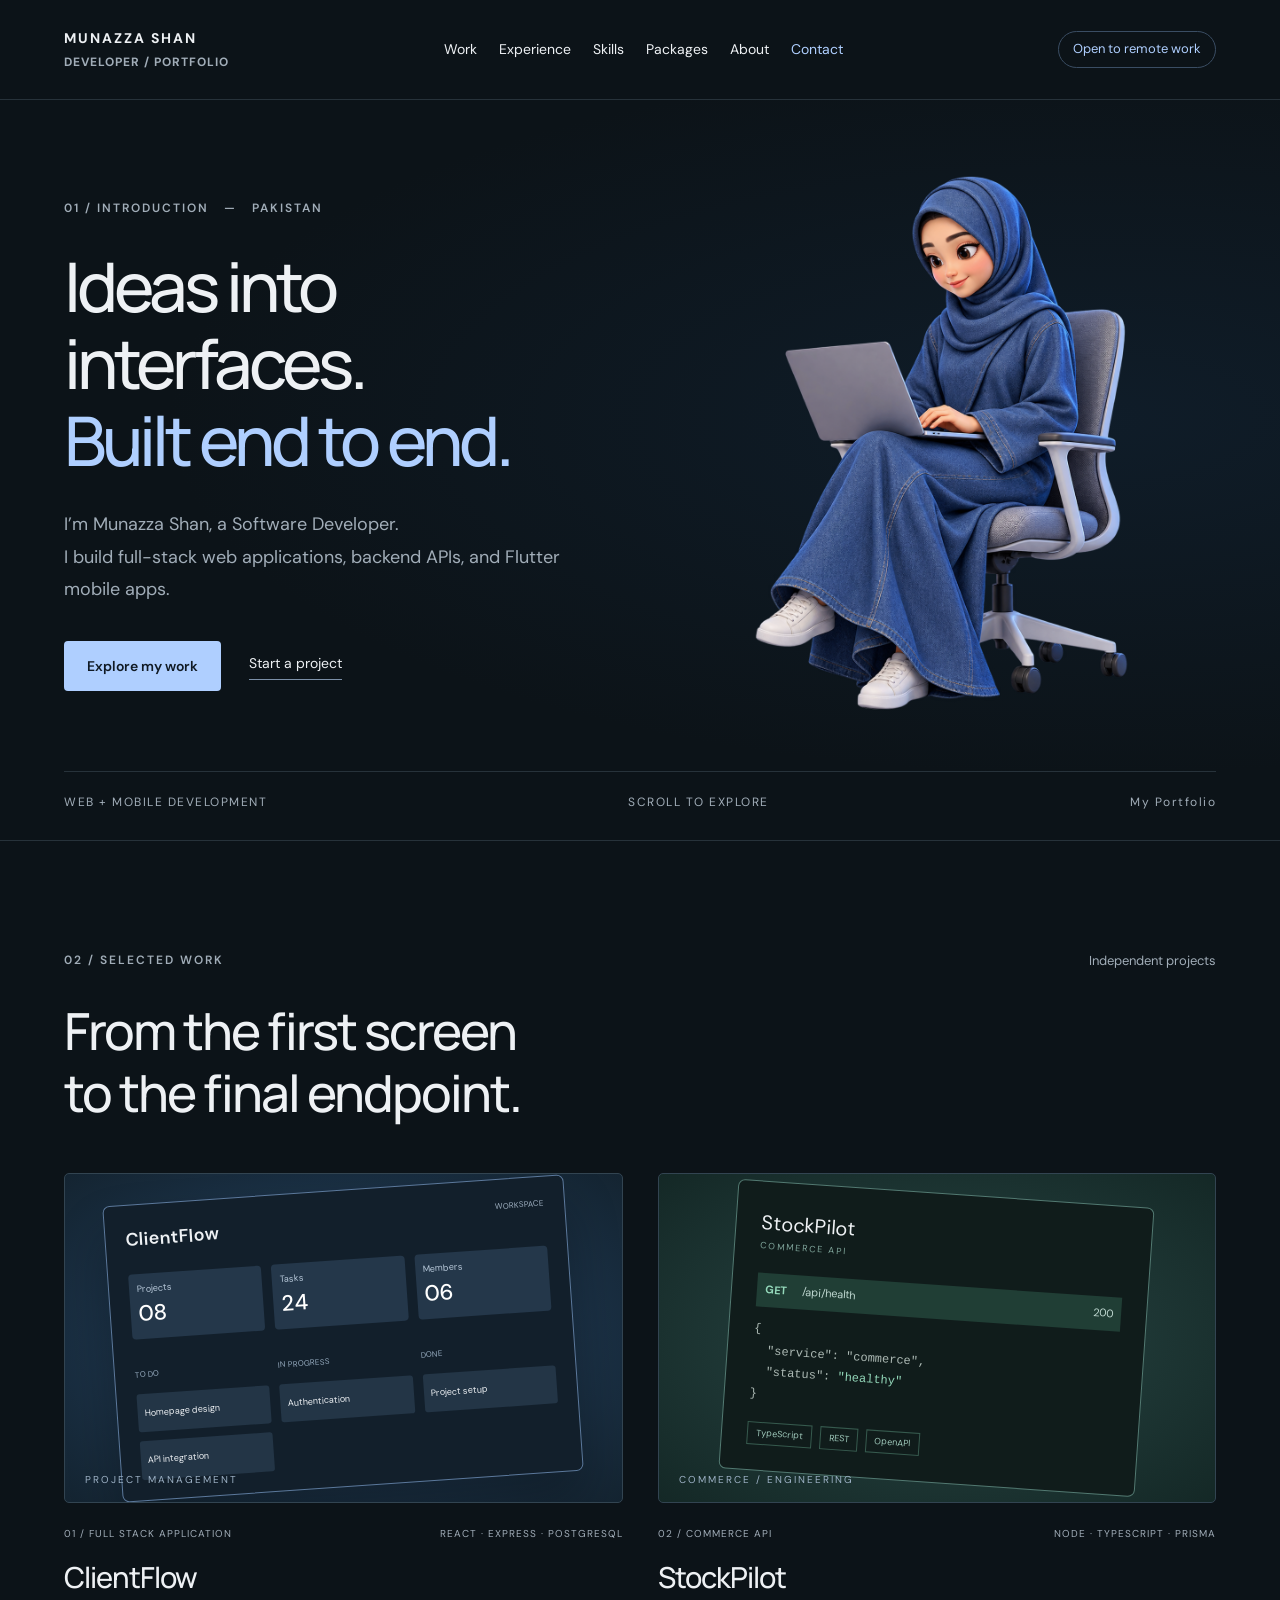
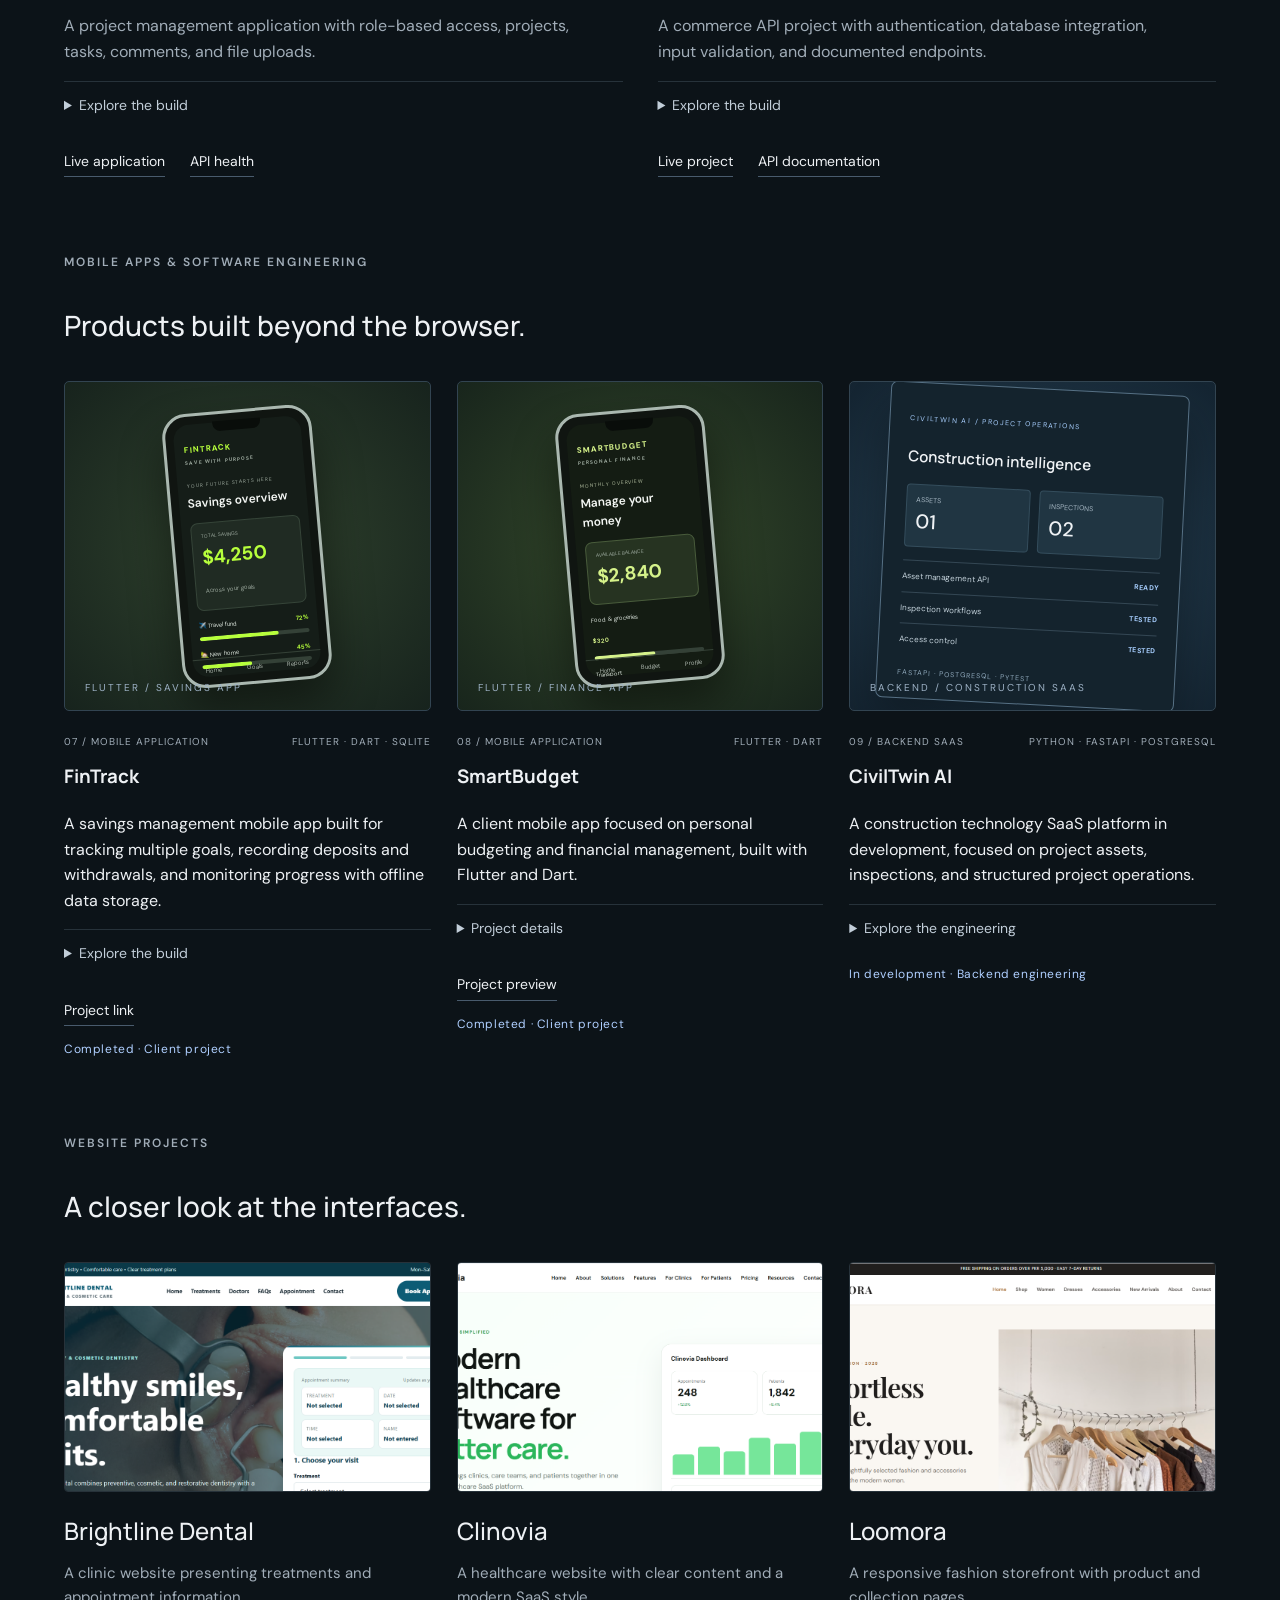
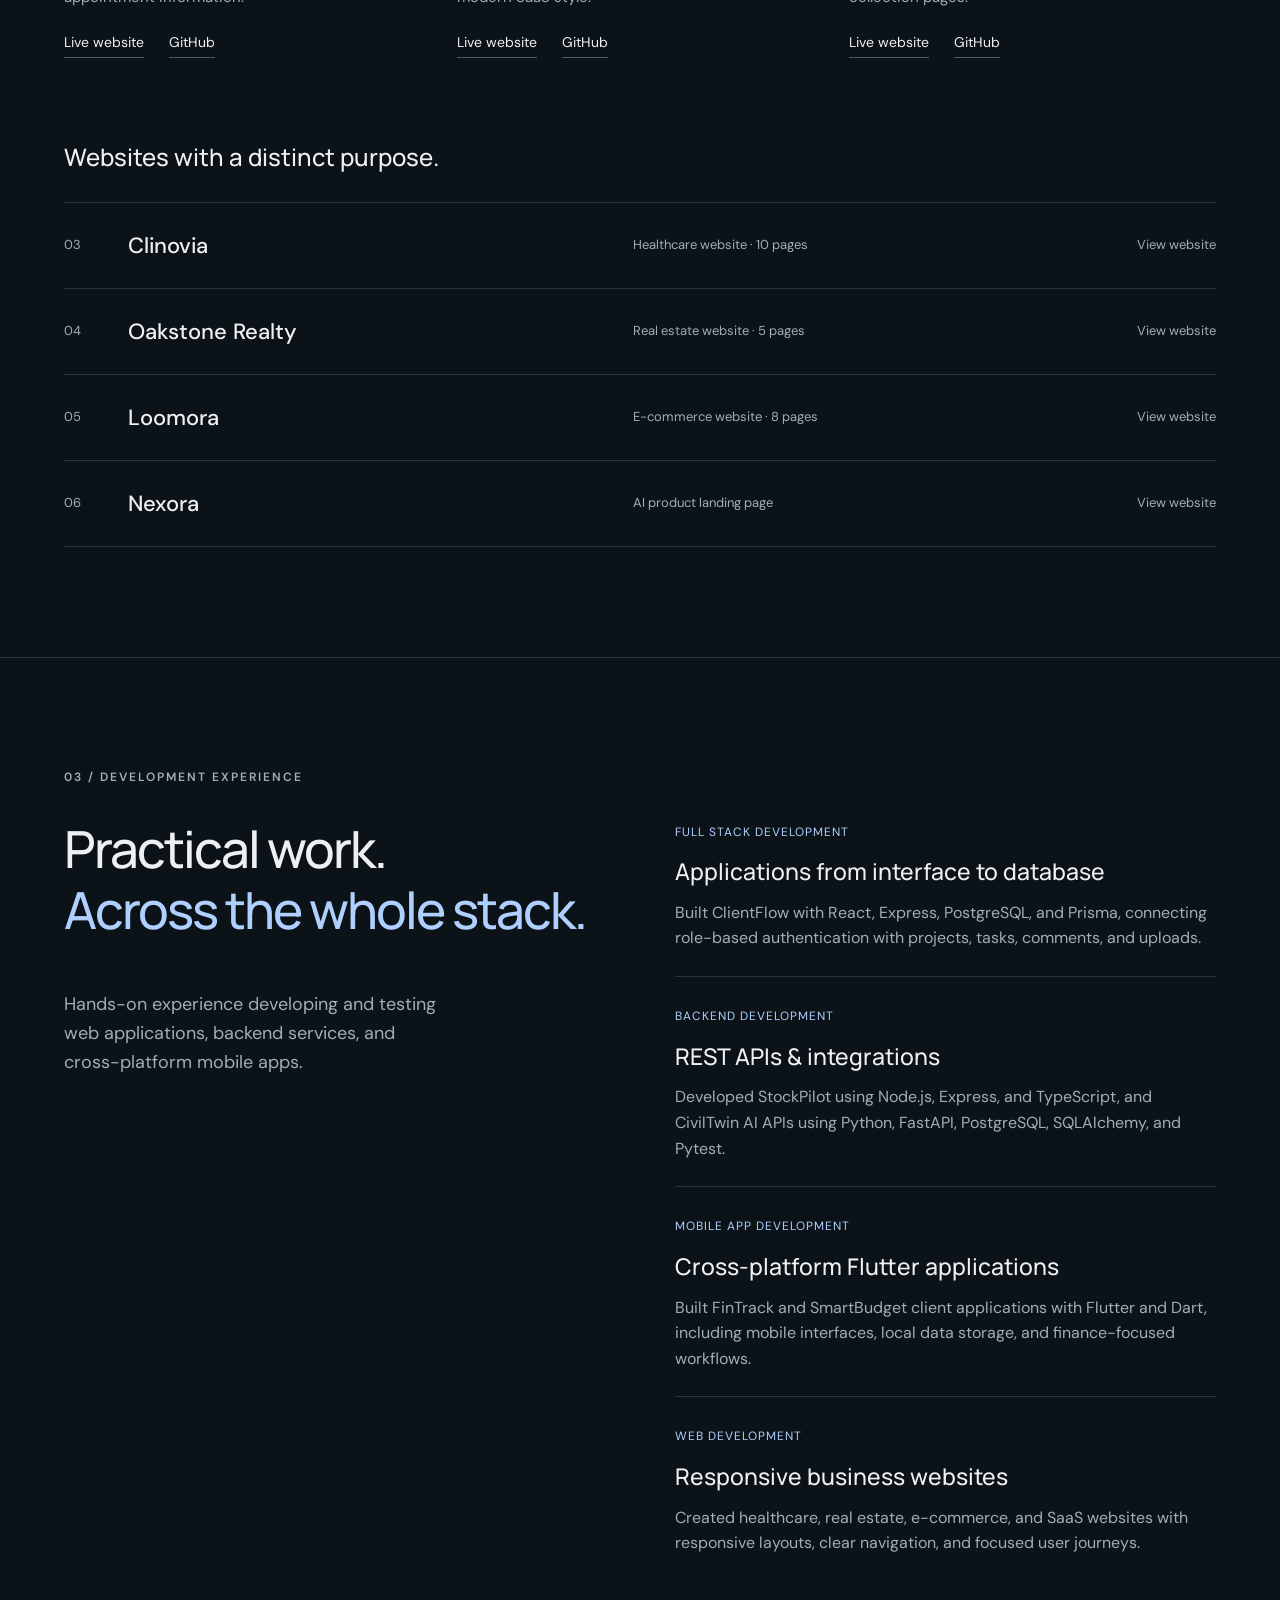
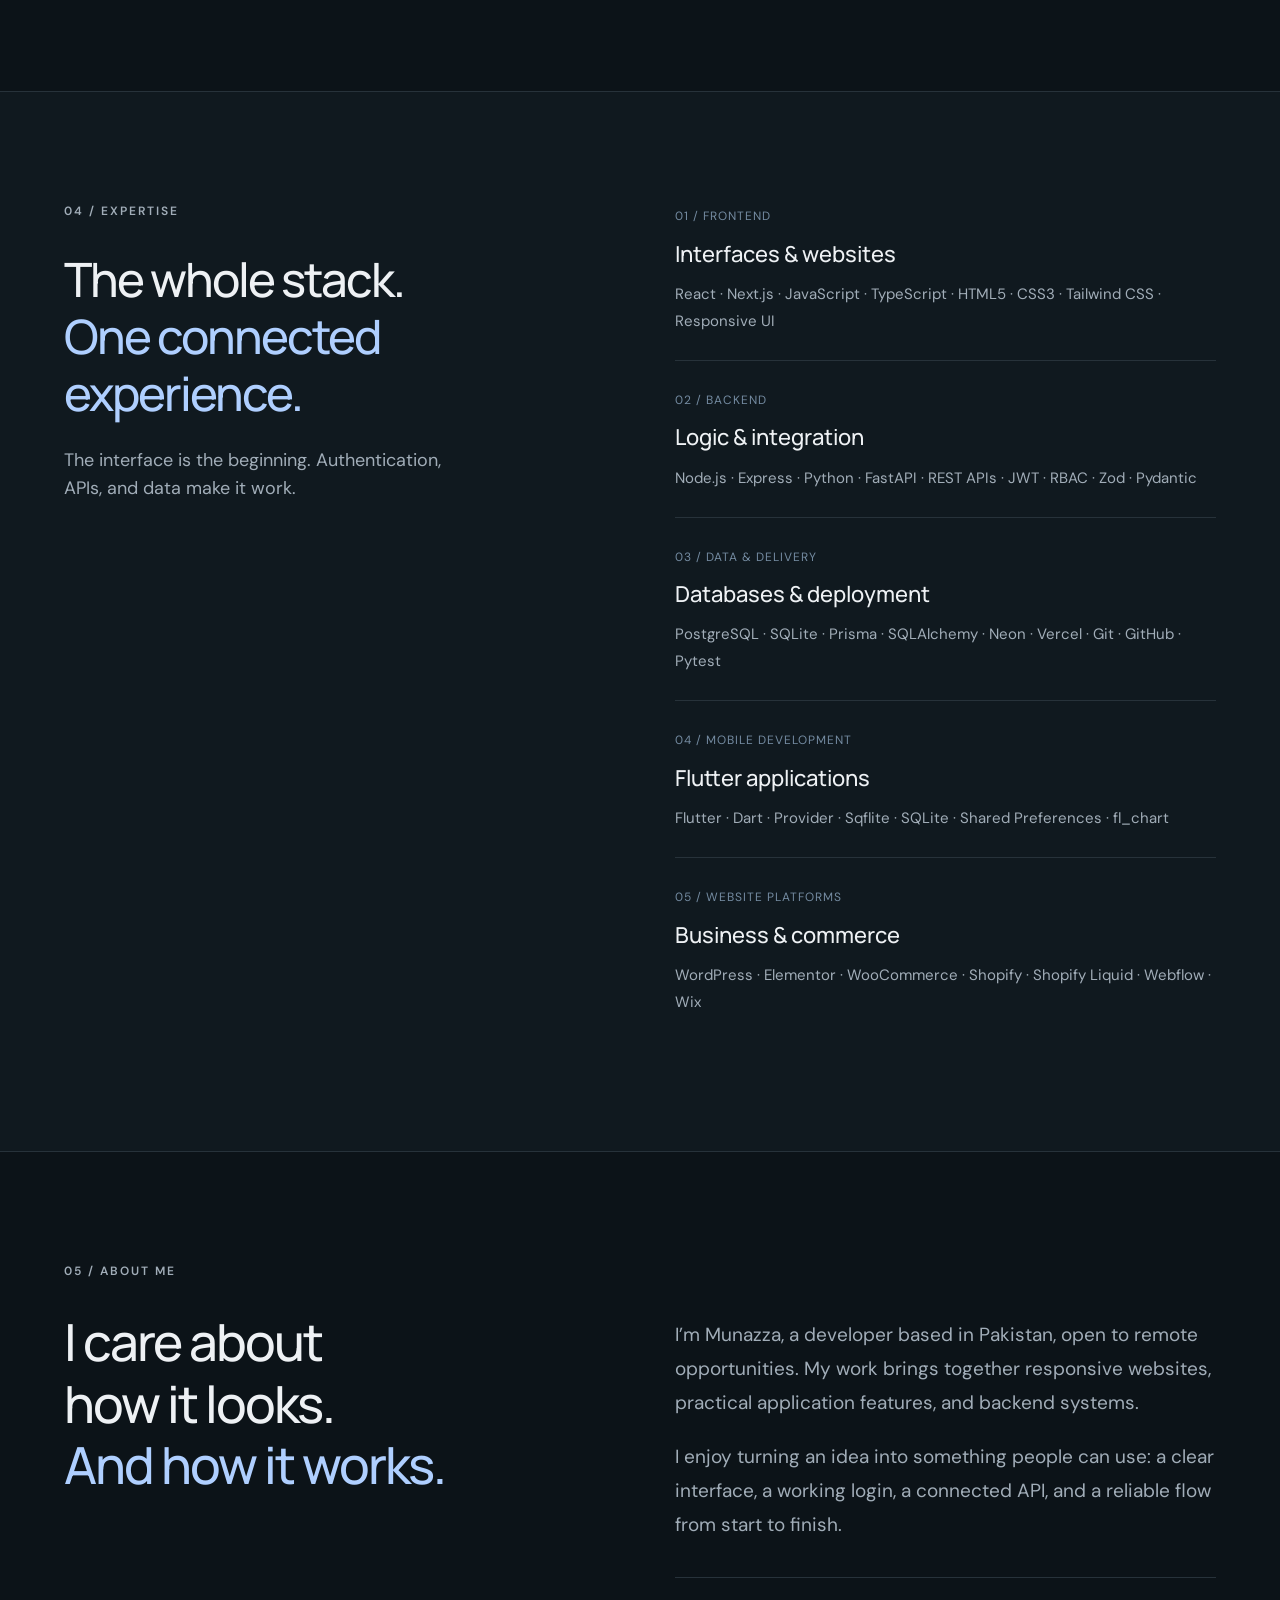
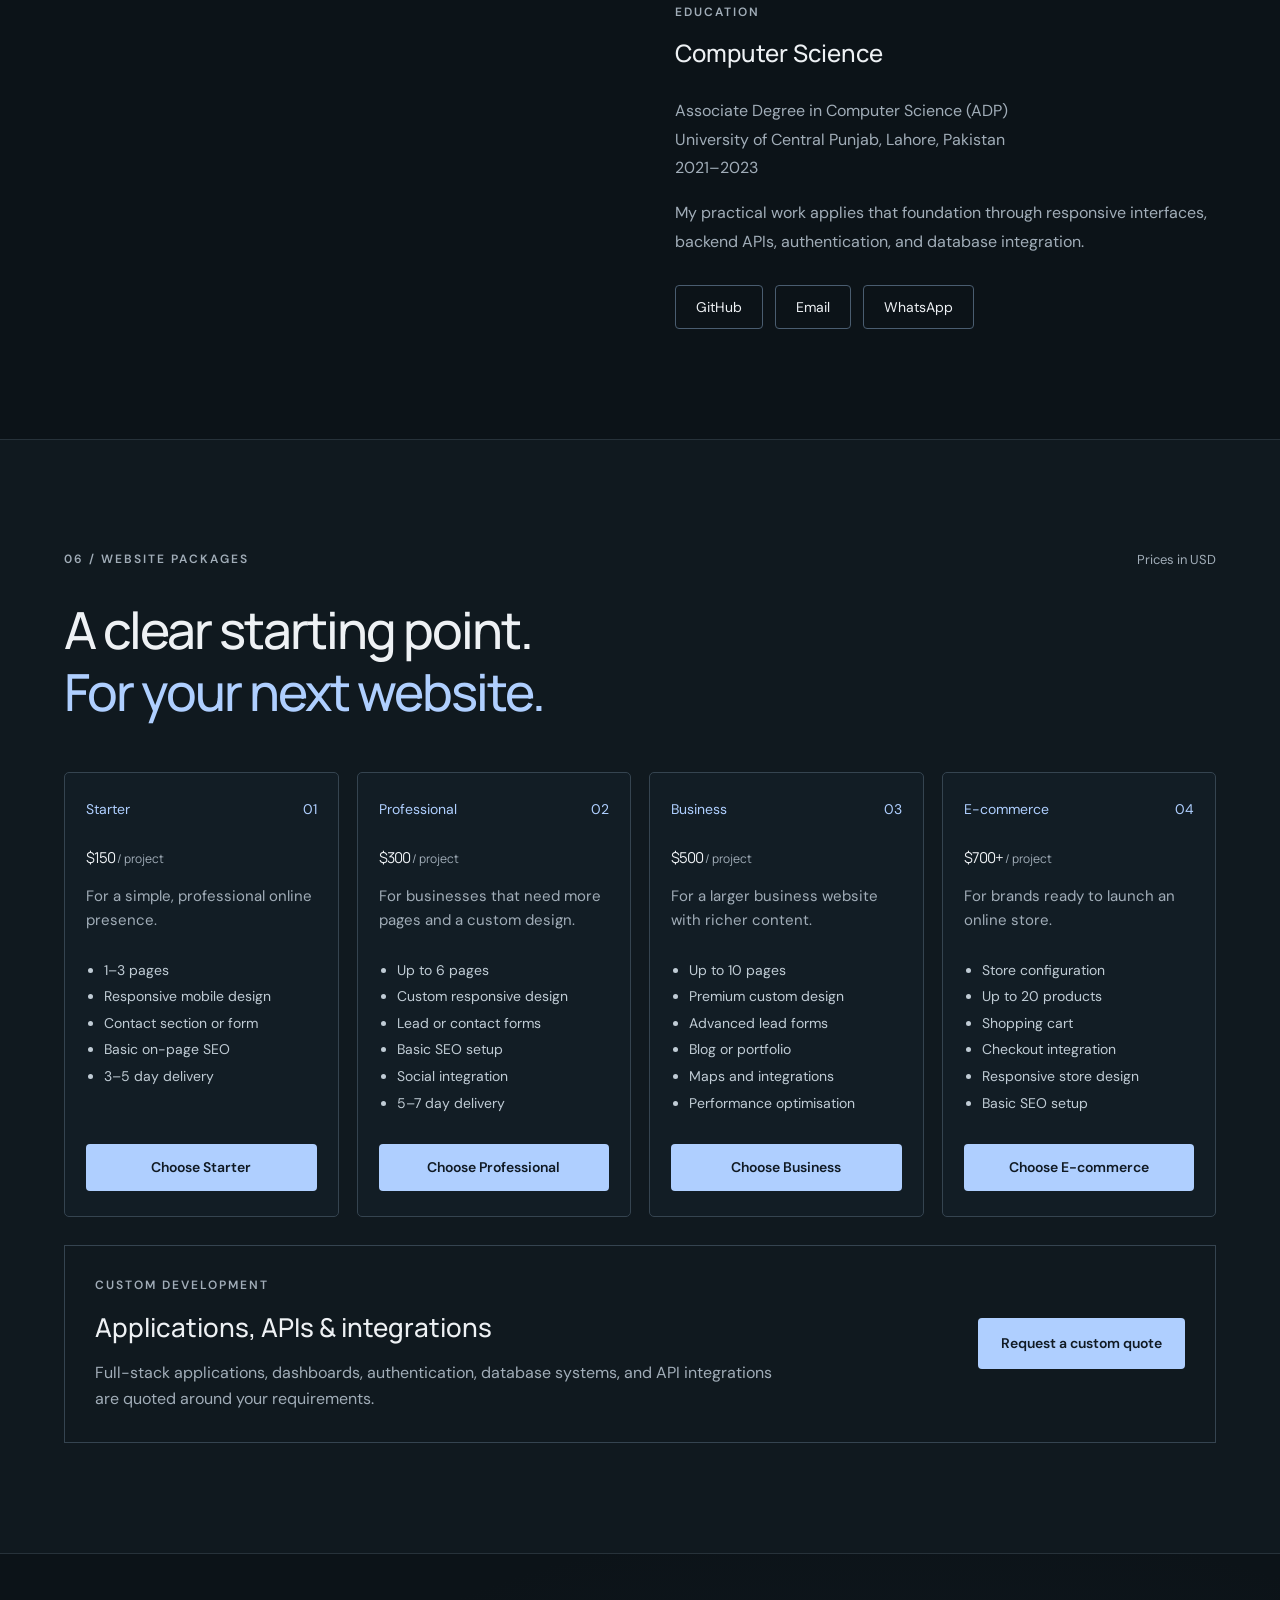
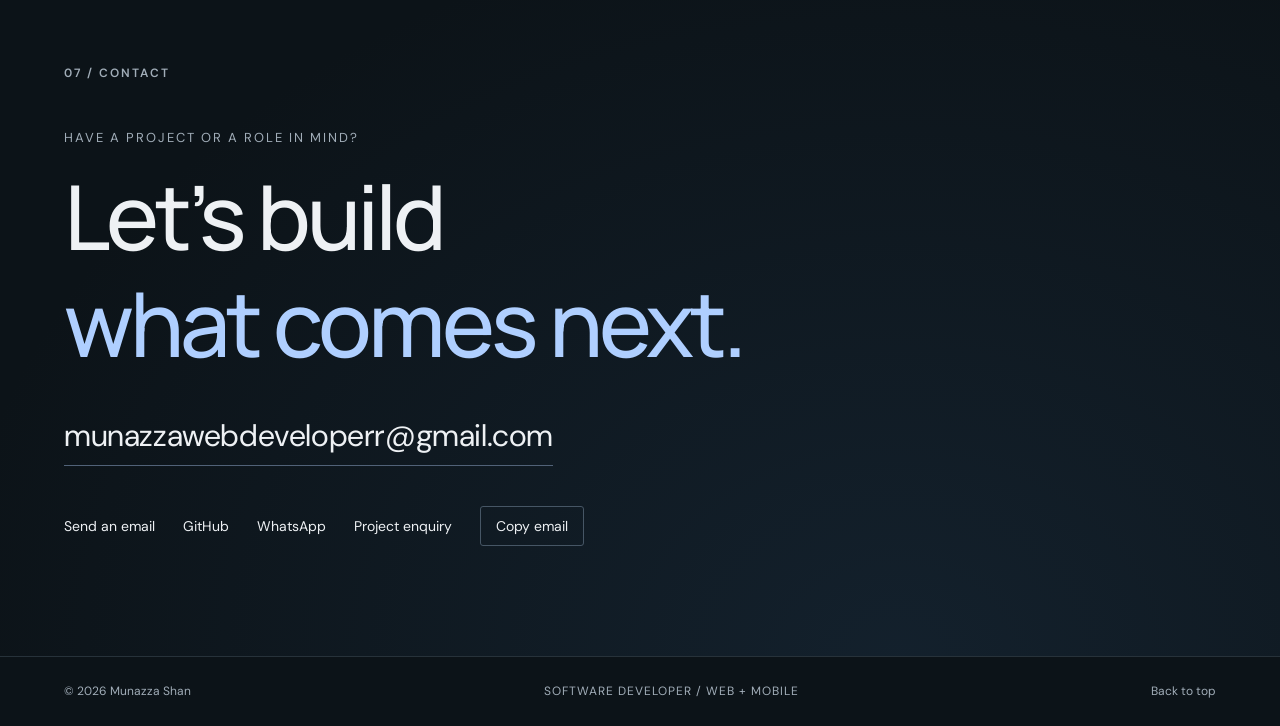
==== commit 17d66a89: "Refresh portfolio stylesheet cache after visual update" ====
--- a/index.html
+++ b/index.html
@@ -1,5 +1,5 @@
 <!doctype html>
-<html lang="en"><head><meta charset="UTF-8"><meta name="viewport" content="width=device-width, initial-scale=1"><title>Munazza Shan — Software Developer | Full Stack & Flutter</title><meta name="description" content="Software Developer building full-stack web applications, backend APIs, SaaS platforms, and Flutter mobile apps. Explore Munazza Shan’s projects."><link rel="icon" type="image/svg+xml" href="data:image/svg+xml,%3Csvg xmlns='http://www.w3.org/2000/svg' viewBox='0 0 40 40'%3E%3Crect width='40' height='40' rx='8' fill='%230d1419'/%3E%3Ctext x='6' y='28' fill='%23a8c9ff' font-family='Arial' font-size='24'%3EM%3C/text%3E%3C/svg%3E"><link rel="stylesheet" href="style.css"></head><body>
+<html lang="en"><head><meta charset="UTF-8"><meta name="viewport" content="width=device-width, initial-scale=1"><title>Munazza Shan — Software Developer | Full Stack & Flutter</title><meta name="description" content="Software Developer building full-stack web applications, backend APIs, SaaS platforms, and Flutter mobile apps. Explore Munazza Shan’s projects."><link rel="icon" type="image/svg+xml" href="data:image/svg+xml,%3Csvg xmlns='http://www.w3.org/2000/svg' viewBox='0 0 40 40'%3E%3Crect width='40' height='40' rx='8' fill='%230d1419'/%3E%3Ctext x='6' y='28' fill='%23a8c9ff' font-family='Arial' font-size='24'%3EM%3C/text%3E%3C/svg%3E"><link rel="stylesheet" href="style.css?v=20261107-2"></head><body>
 <a class="skip" href="#work">Skip to projects</a><header><a class="brand" href="#home">MUNAZZA SHAN<span>DEVELOPER / PORTFOLIO</span></a><nav aria-label="Main navigation"><a href="#work">Work</a><a href="#experience">Experience</a><a href="#expertise">Skills</a><a href="#packages">Packages</a><a href="#about">About</a><a href="#contact">Contact</a></nav><a class="availability" href="#contact">Open to remote work</a></header>
 <main><section class="hero" id="home"><div class="hero-copy"><p class="eyebrow">01 / INTRODUCTION &nbsp; — &nbsp; PAKISTAN</p><h1>Ideas into<br>interfaces.<br><em>Built end to end.</em></h1><p class="intro">I’m Munazza Shan, a Software Developer.<br>I build full-stack web applications, backend APIs, and Flutter mobile apps.</p><div class="actions"><a class="button" href="#work">Explore my work</a><a class="text-link" href="inquiry-form.html">Start a project</a></div></div>
 <div class="character-stage"><img class="developer-character" src="assets/denim-developer.png" alt="Cartoon developer in a blue denim abaya and hijab, seated with a laptop" width="1280" height="1280" fetchpriority="high"></div><div class="hero-bottom"><span>WEB + MOBILE DEVELOPMENT</span><span>SCROLL TO EXPLORE</span><span>My Portfolio</span></div></section>
--- a/style.css
+++ b/style.css
@@ -6,3 +6,54 @@
 .hero{height:auto;min-height:740px;max-height:none;grid-template-columns:minmax(0,1fr) minmax(0,1fr)}.hero-copy{min-width:0}.character-stage{display:flex;align-items:center;justify-content:center;width:100%;min-width:0}.developer-character{display:block;width:100%;max-width:560px;height:auto;object-fit:contain}.hero .actions{flex-wrap:wrap}nav{gap:22px}header{gap:20px}.website-gallery{display:grid;grid-template-columns:repeat(3,minmax(0,1fr));gap:26px;margin-top:75px}.gallery-heading{grid-column:1/-1}.gallery-heading h3{font-size:28px;font-weight:500;margin-bottom:8px}.website-card{min-width:0}.website-card img{display:block;width:100%;height:230px;object-fit:cover;object-position:top;border:1px solid var(--line);border-radius:4px}.website-card h3{font-size:24px;margin:20px 0 10px;font-weight:500}.website-card p{font-size:15px;color:var(--muted)}.experience-layout{display:grid;grid-template-columns:minmax(0,1fr) minmax(0,1fr);gap:70px}.experience-rows article{padding:25px 0;border-top:1px solid var(--line)}.experience-rows article:first-child{padding-top:0;border:0}.experience-rows span{font-size:12px;letter-spacing:1px;color:var(--accent)}.experience-rows h3{font-size:23px;font-weight:500;margin:10px 0}.experience-rows p{color:var(--muted);margin:0}.education{margin-top:35px;border-top:1px solid var(--line);padding-top:25px}.education .eyebrow{margin-bottom:12px}.education h3{font-size:24px;font-weight:500}.about .education p:not(.eyebrow){font-size:16px}.social-buttons{display:flex;flex-wrap:wrap;gap:12px;margin-top:28px}.social-buttons a{border:1px solid #4a5d70;border-radius:4px;padding:10px 20px;font-size:14px}.social-buttons a:hover{color:var(--accent);border-color:var(--accent)}.packages{background:#10191f}.package-grid{display:grid;grid-template-columns:repeat(4,minmax(0,1fr));gap:18px}.package-card{padding:25px 21px;border:1px solid #354450;display:flex;flex-direction:column;background:#121d25;border-radius:5px}.package-top{display:flex;justify-content:space-between;font-size:14px;color:var(--accent)}.package-price{font-family:Manrope,sans-serif;font-size:39px;margin:25px 0 14px;letter-spacing:-1px;color:var(--text)!important}.package-price small{font-size:12px;letter-spacing:0;color:var(--muted)}.package-card>p{color:var(--muted);font-size:15px}.package-card ul{padding-left:18px;margin:10px 0 28px;font-size:14px;color:#c0ccd5;line-height:1.9}.package-card .button{margin-top:auto;text-align:center;padding:12px 9px}.custom-package{margin-top:28px;border:1px solid #354450;padding:30px;display:flex;align-items:center;justify-content:space-between;gap:30px}.custom-package .eyebrow{margin-bottom:12px}.custom-package h3{font-size:26px;font-weight:500;margin-bottom:12px}.custom-package p:not(.eyebrow){color:var(--muted);max-width:680px;margin-bottom:0}.custom-package .button{white-space:nowrap}.contact-links{flex-wrap:wrap}.inquiry-main{max-width:1050px;margin:0 auto;padding:70px 5%}.inquiry-heading h1{font-size:52px;letter-spacing:-2px}.inquiry-heading>p{color:var(--muted);max-width:720px}.form-card{background:var(--surface);border:1px solid var(--line);padding:35px;margin-top:35px;border-radius:6px}.selected-package{display:flex;justify-content:space-between;gap:15px;padding-bottom:25px;border-bottom:1px solid var(--line)}.selected-package small{display:block;color:var(--muted)}.selected-package strong{font-size:22px;font-weight:500}.selected-price{font-size:23px;color:var(--accent)}.form-section{padding:28px 0;border-bottom:1px solid var(--line)}.form-section h2{font-size:25px;letter-spacing:-.5px;margin-bottom:8px}.form-section p{color:var(--muted);font-size:14px}.form-grid{display:grid;grid-template-columns:1fr 1fr;gap:20px;margin:20px 0}.form-card label{display:block;font-size:14px;color:#d1dbe3}.form-card input:not([type=checkbox]),.form-card select,.form-card textarea{width:100%;display:block;margin-top:8px;padding:13px 14px;border:1px solid #425361;border-radius:4px;background:#0c1318;color:var(--text);font:inherit;min-height:48px}.form-card input:focus,.form-card select:focus,.form-card textarea:focus{outline:2px solid var(--accent);outline-offset:2px}.form-card textarea{min-height:145px;resize:vertical}.form-card input.honeypot{display:none!important}.check-grid{display:flex;flex-wrap:wrap;gap:25px}.check-grid .check{display:flex;align-items:center;gap:10px}.submit-button{margin-top:28px;border:0;border-radius:4px;background:var(--accent);color:#101a24;padding:14px 23px;cursor:pointer;font-weight:600}.privacy{font-size:13px;color:var(--muted);margin:20px 0 0}.inquiry-header .back-link{font-size:14px}.inquiry-footer{align-items:center}.inquiry-footer div span{display:block}.inquiry-footer p{margin:0}
 @media(max-width:1100px){header .availability{display:none}.package-grid{grid-template-columns:repeat(2,minmax(0,1fr))}.website-card img{height:180px}.experience-layout{gap:40px}nav{gap:20px}}
 @media(max-width:700px){header{padding:22px 6%}nav{overflow-x:auto;justify-content:flex-start;gap:22px;white-space:nowrap;padding-bottom:5px}.hero{display:flex;flex-direction:column;min-height:0;gap:35px}.developer-character{max-width:400px}.website-gallery{grid-template-columns:1fr;gap:35px}.website-card img{height:auto;max-height:360px}.experience-layout{grid-template-columns:1fr;gap:30px}.package-grid{grid-template-columns:1fr}.package-card{padding:28px}.custom-package{flex-direction:column;align-items:flex-start;padding:25px}.form-grid{grid-template-columns:1fr}.form-card{padding:22px}.inquiry-main{padding-top:45px}.inquiry-heading h1{font-size:39px}.selected-package{flex-direction:column}.inquiry-header{flex-wrap:nowrap}.inquiry-footer{flex-wrap:wrap}.inquiry-footer>div{width:100%}}
+
+
+/* Recent mobile and backend projects */
+.mobile-projects{display:grid;grid-template-columns:repeat(3,minmax(0,1fr));gap:26px;margin-top:76px}
+.mobile-projects>.gallery-heading{grid-column:1/-1}
+.mobile-projects>.gallery-heading h3{font-size:28px;font-weight:500;margin-bottom:8px}
+.mobile-project-card{min-width:0}
+.mobile-visual{height:330px;display:flex;align-items:center;justify-content:center;position:relative;overflow:hidden;border:1px solid #324451;border-radius:5px}
+.fintrack-visual{background:radial-gradient(ellipse at center,#31442e,#17231d)}
+.smartbudget-visual{background:radial-gradient(ellipse at center,#354a2b,#18251c)}
+.civiltwin-visual{background:radial-gradient(ellipse at center,#29465a,#142431)}
+.phone-frame{position:relative;width:150px;height:275px;padding:8px;border:3px solid #aab8b0;border-radius:24px;background:#101511;box-shadow:0 24px 45px #0007;transform:rotate(-5deg);transition:transform .5s}
+.mobile-project-card:hover .phone-frame{transform:rotate(0) translateY(-5px)}
+.phone-notch{position:absolute;z-index:2;top:7px;left:50%;transform:translateX(-50%);width:48px;height:10px;border-radius:0 0 8px 8px;background:#090d0a}
+.phone-screen{height:100%;padding:19px 9px 8px;background:#151d18;border-radius:16px;overflow:hidden;color:#f4f7f4}
+.phone-brand{font-size:8px;font-weight:800;letter-spacing:1px;color:#b7ff3c}
+.phone-brand span{display:block;font-size:5px;letter-spacing:1.1px;color:#9aa79c;margin-top:3px}
+.phone-kicker{font-size:5px!important;letter-spacing:1px;color:#9aa79c!important;margin:15px 0 4px!important}
+.phone-screen h4{font-size:12px;margin:0 0 10px;font-weight:600}
+.phone-balance,.budget-total{padding:9px;background:#202b23;border:1px solid #354438;border-radius:7px;margin-bottom:11px}
+.phone-balance small,.budget-total small{display:block;font-size:5px;color:#9aa79c}
+.phone-balance b,.budget-total b{display:block;font-size:19px;color:#b7ff3c;margin:2px 0}
+.phone-balance>span{font-size:6px;color:#9aa79c}
+.phone-goal{margin:10px 0}
+.phone-goal>div,.budget-line>span{display:flex;justify-content:space-between;font-size:6px;color:#d8e1d9}
+.phone-goal b,.budget-line b{font-size:6px;color:#b7ff3c}
+.phone-goal i,.budget-line i{display:block;height:4px;background:#344137;border-radius:5px;margin-top:5px;overflow:hidden}
+.phone-goal i span,.budget-line i span{display:block;height:100%;background:#b7ff3c;border-radius:5px}
+.phone-tabs{position:absolute;bottom:8px;left:8px;right:8px;display:flex;justify-content:space-around;border-top:1px solid #354137;padding-top:7px;font-size:6px;color:#aeb8af}
+.smart-screen{background:#141c13}
+.smart-screen .phone-brand{color:#d5f28a}
+.smart-screen .phone-kicker{color:#b1bd9f!important}
+.smart-screen .budget-total{background:#263321;border-color:#485b3b}
+.smart-screen .budget-total b{color:#d5f28a}
+.budget-line{margin:11px 0}
+.budget-line b{color:#d5f28a}
+.budget-line i span{background:#d5f28a}
+.civiltwin-panel{width:82%;max-width:330px;padding:20px;background:#14232d;border:1px solid #567084;border-radius:7px;box-shadow:0 25px 45px #0005;transform:rotate(3deg);transition:transform .5s}
+.mobile-project-card:hover .civiltwin-panel{transform:rotate(0)}
+.civil-label{font-size:7px;letter-spacing:1.4px;color:#a8cfff}
+.civil-head{font:600 15px Manrope,sans-serif;margin:17px 0}
+.civil-stats{display:grid;grid-template-columns:1fr 1fr;gap:9px;margin-bottom:13px}
+.civil-stats div{padding:9px;background:#203542;border:1px solid #344d5c;border-radius:4px}
+.civil-stats small{display:block;font-size:7px;color:#a5b6c2}
+.civil-stats b{font-size:20px;font-weight:500}
+.civil-row{display:flex;justify-content:space-between;gap:8px;padding:9px 0;border-top:1px solid #344754;font-size:8px;color:#c6d4dd}
+.civil-row b{font-size:7px;color:#a8cfff;letter-spacing:.5px}
+.civil-footer{margin-top:12px;font-size:7px;letter-spacing:1px;color:#8fa8bb}
+.project-status{margin:14px 0 0!important;font-size:12px!important;letter-spacing:.6px;color:var(--accent)!important}
+@media(max-width:1000px){.mobile-projects{grid-template-columns:repeat(2,minmax(0,1fr))}}
+@media(max-width:700px){.mobile-projects{grid-template-columns:1fr;gap:38px;margin-top:55px}.mobile-visual{height:310px}.mobile-projects>.gallery-heading h3{font-size:23px}}
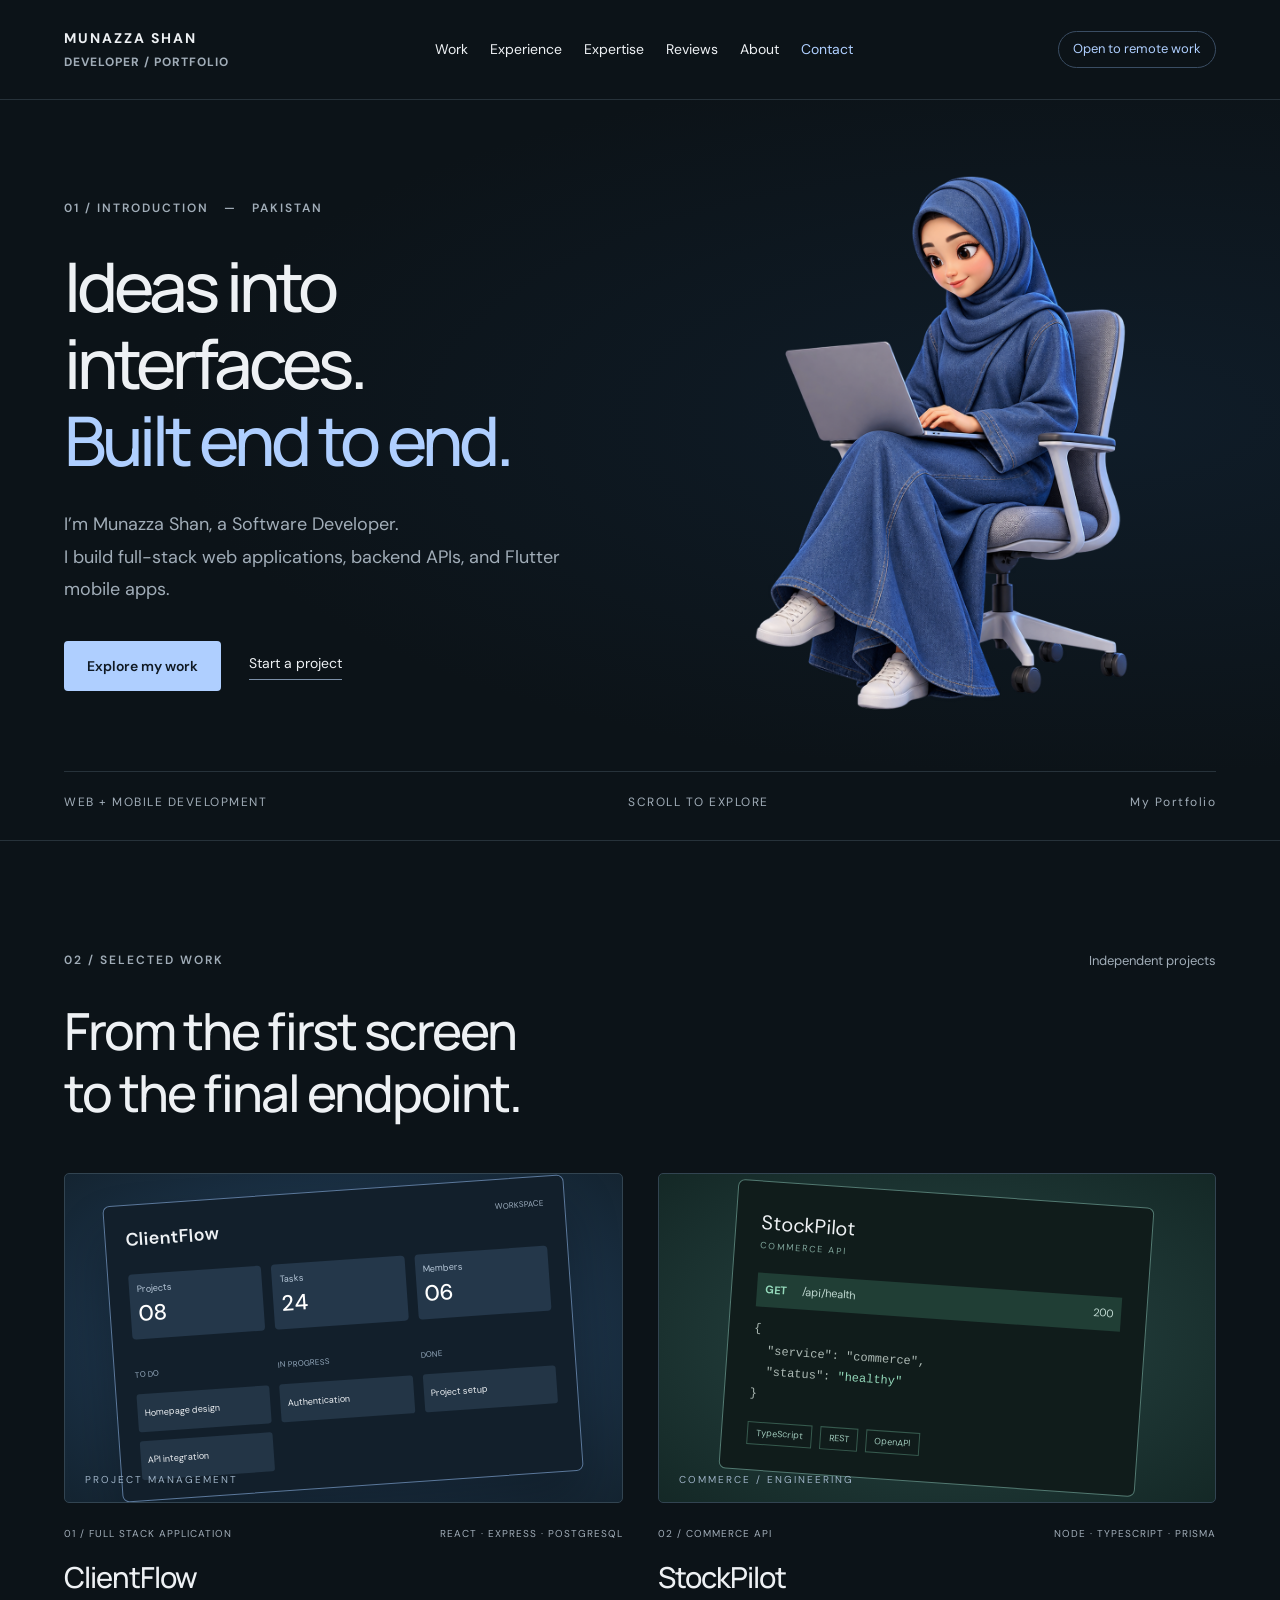
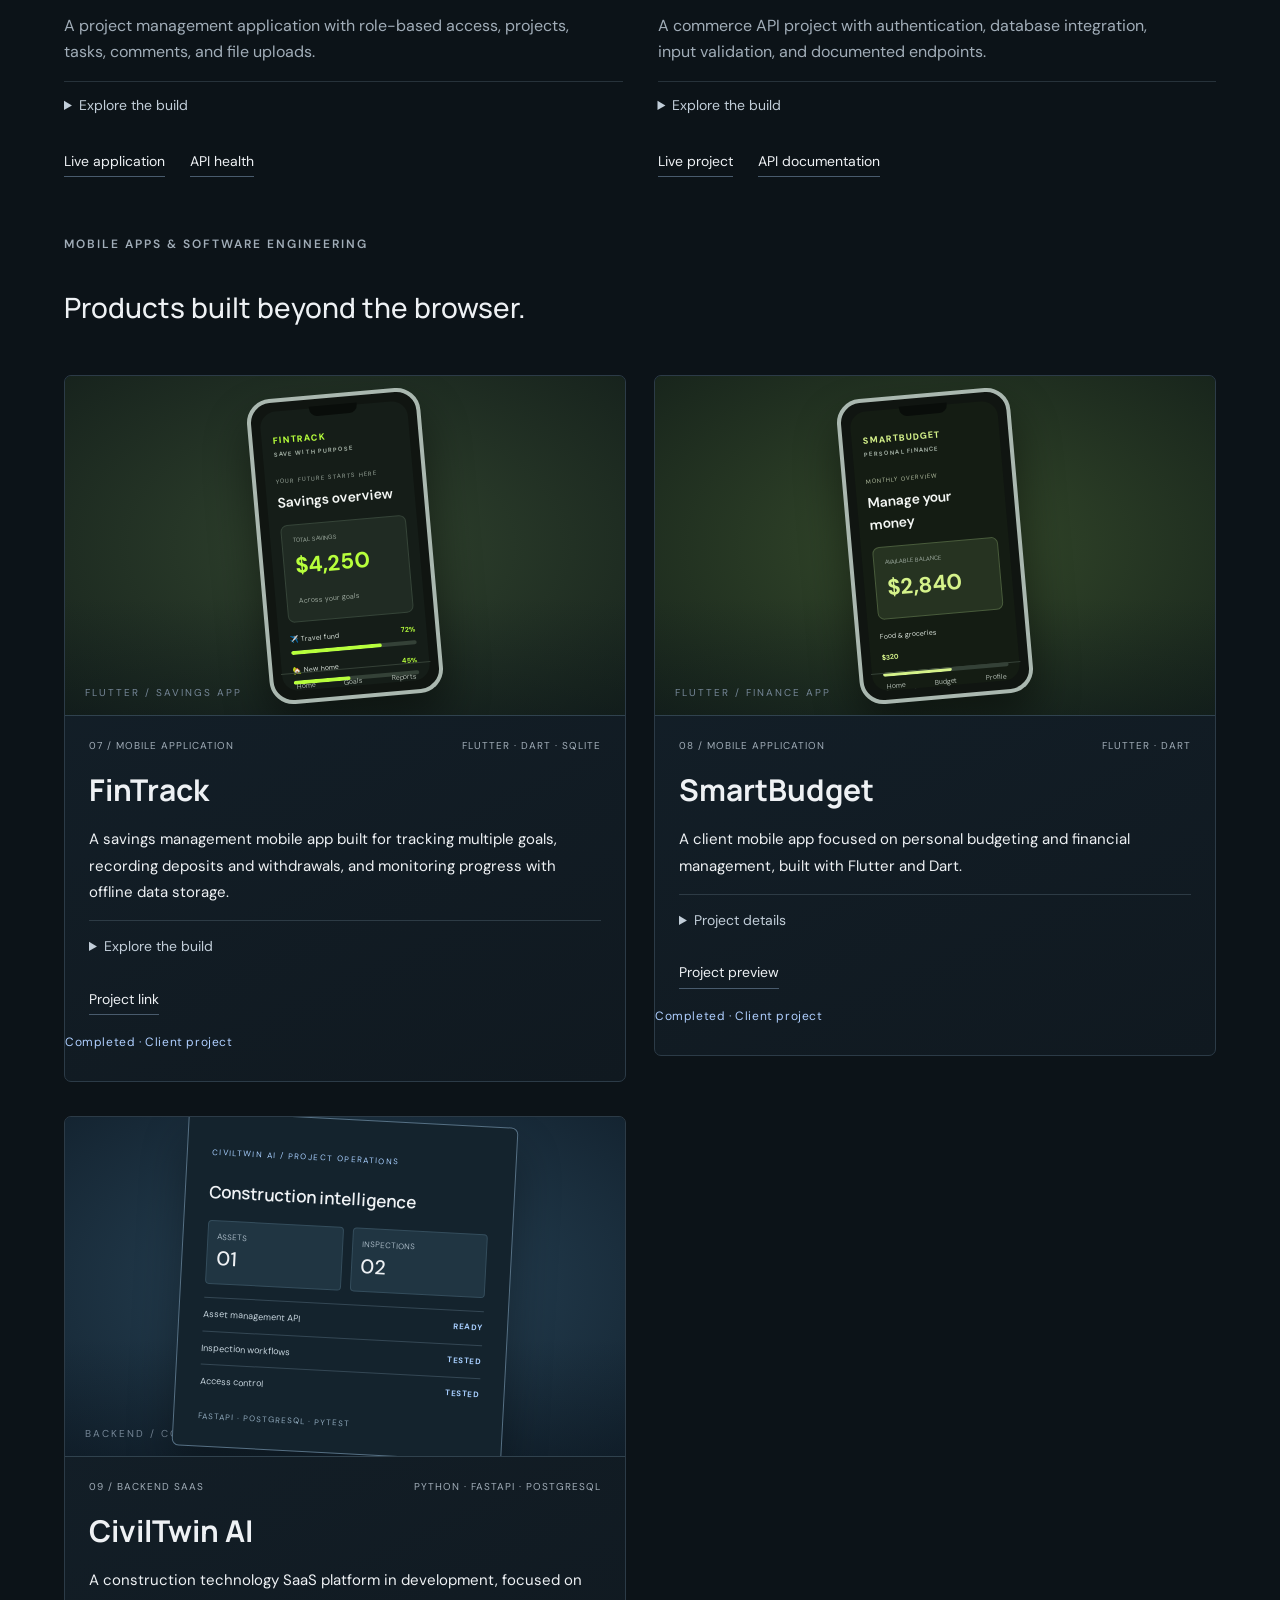
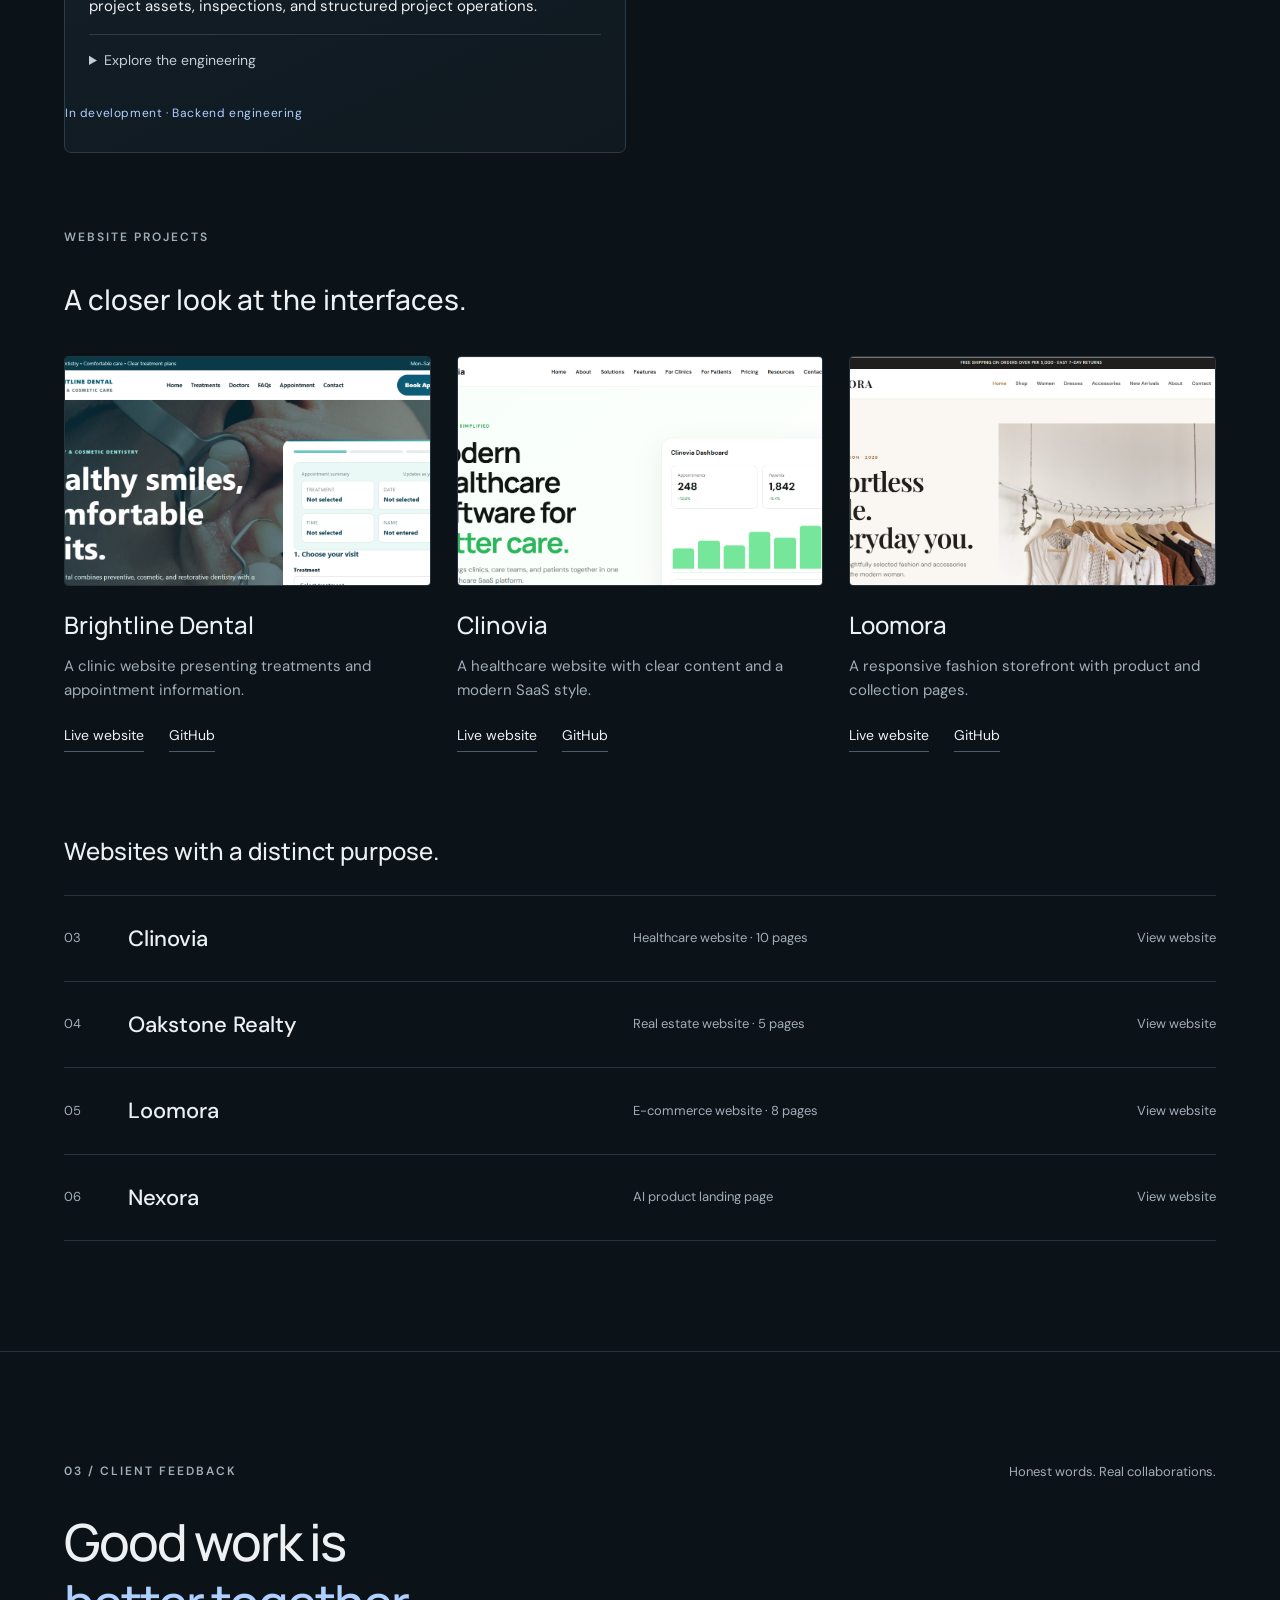
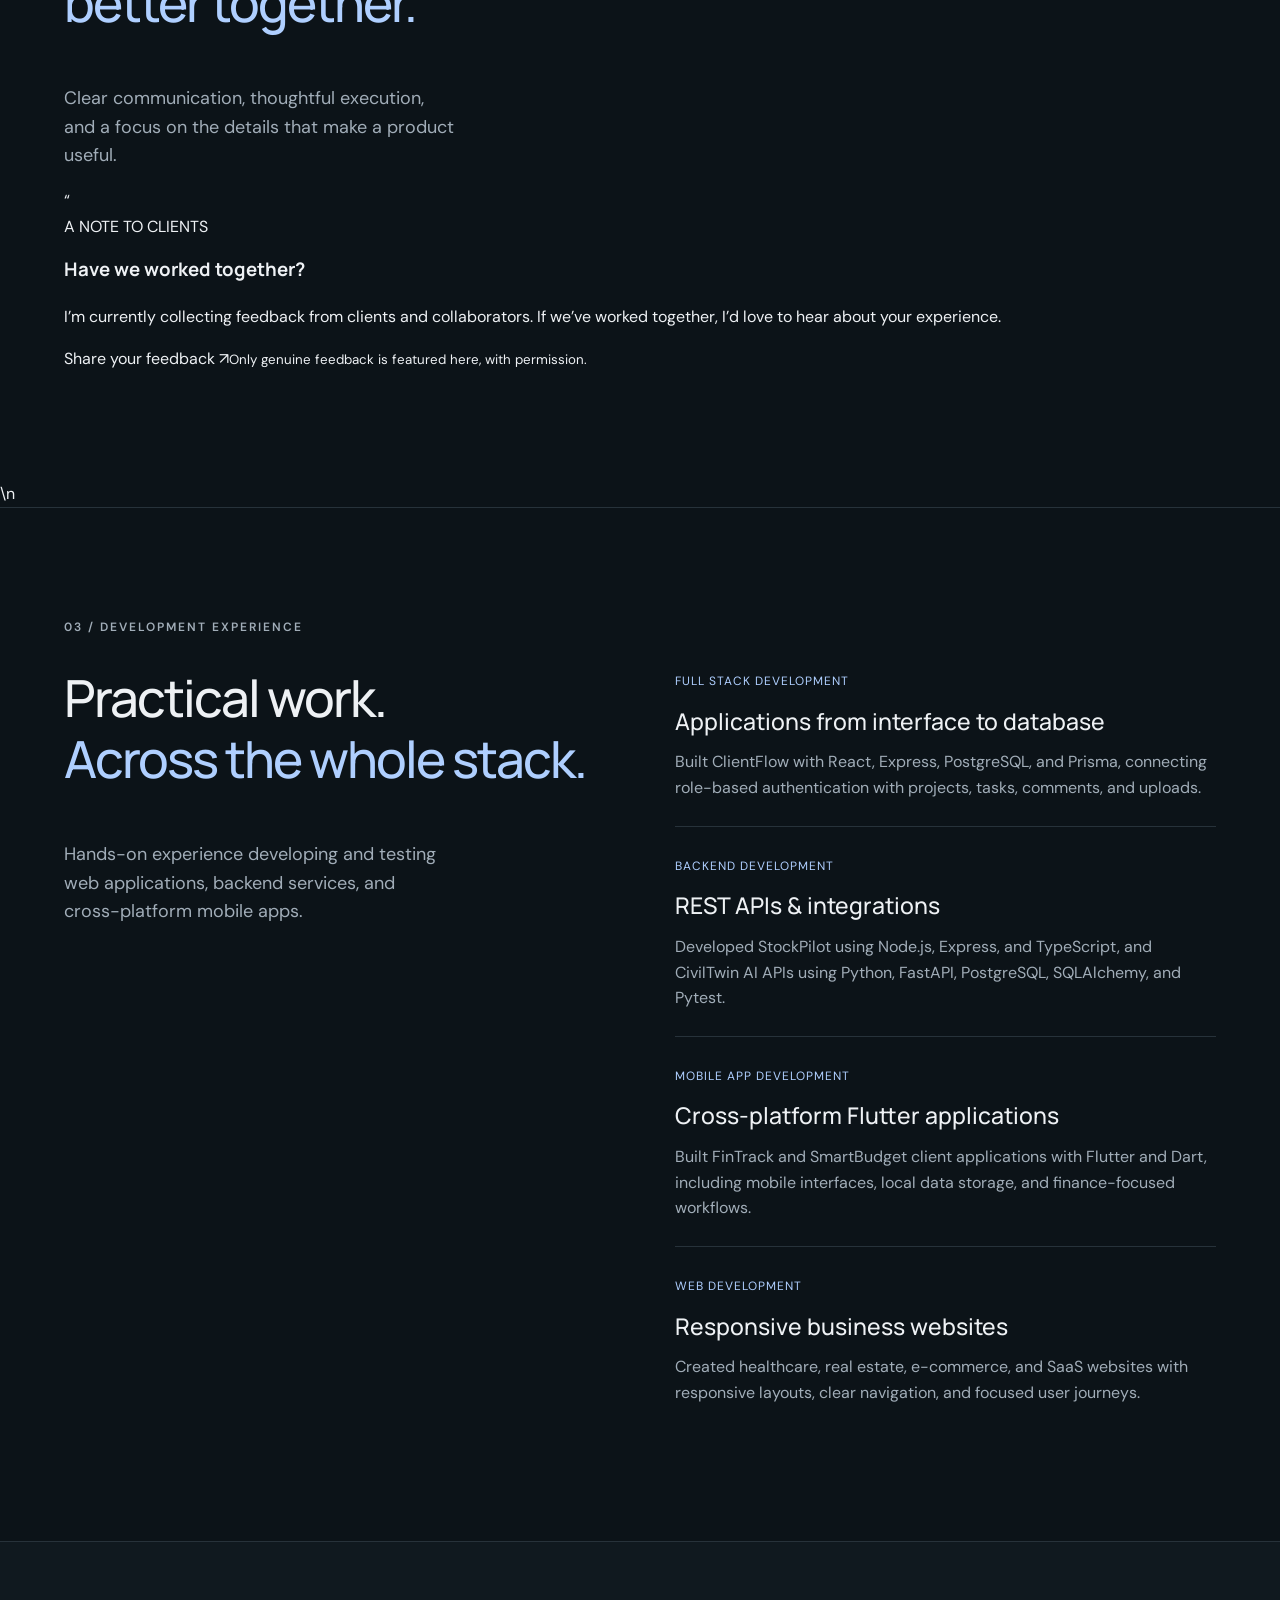
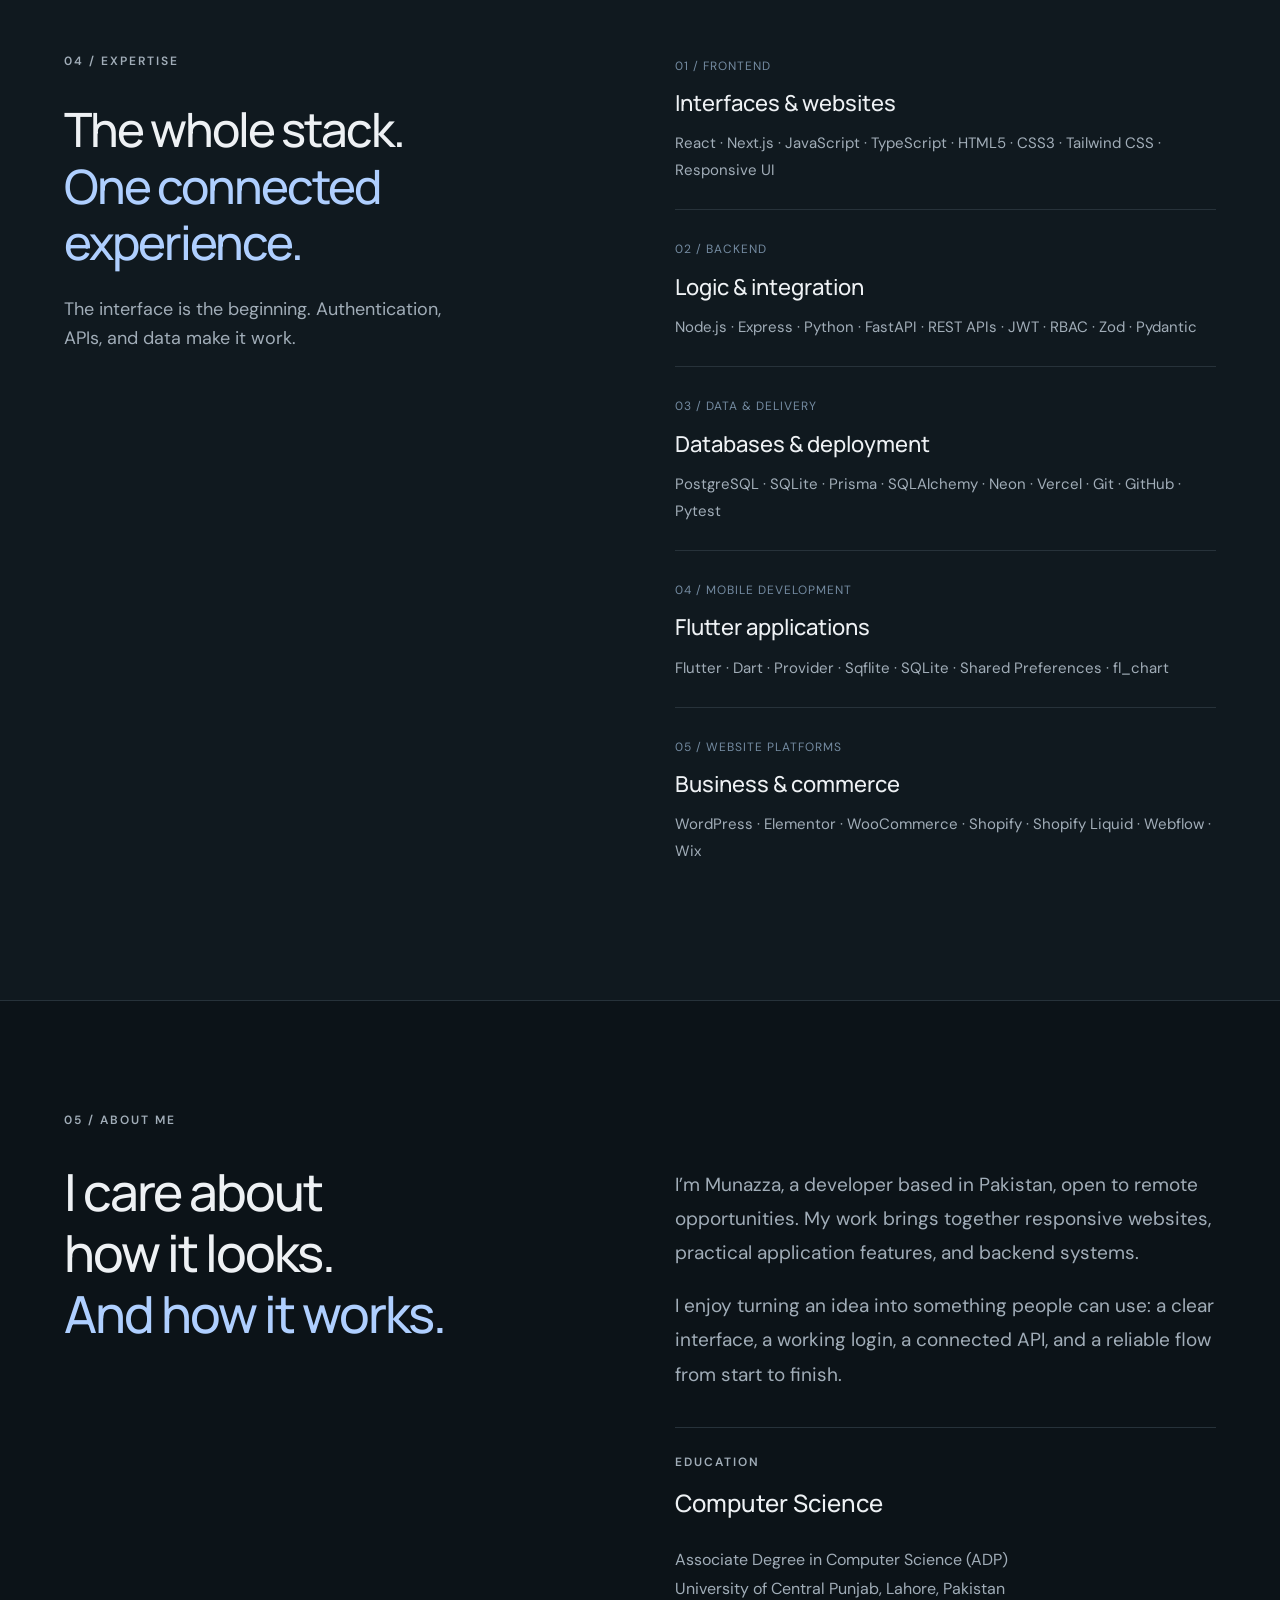
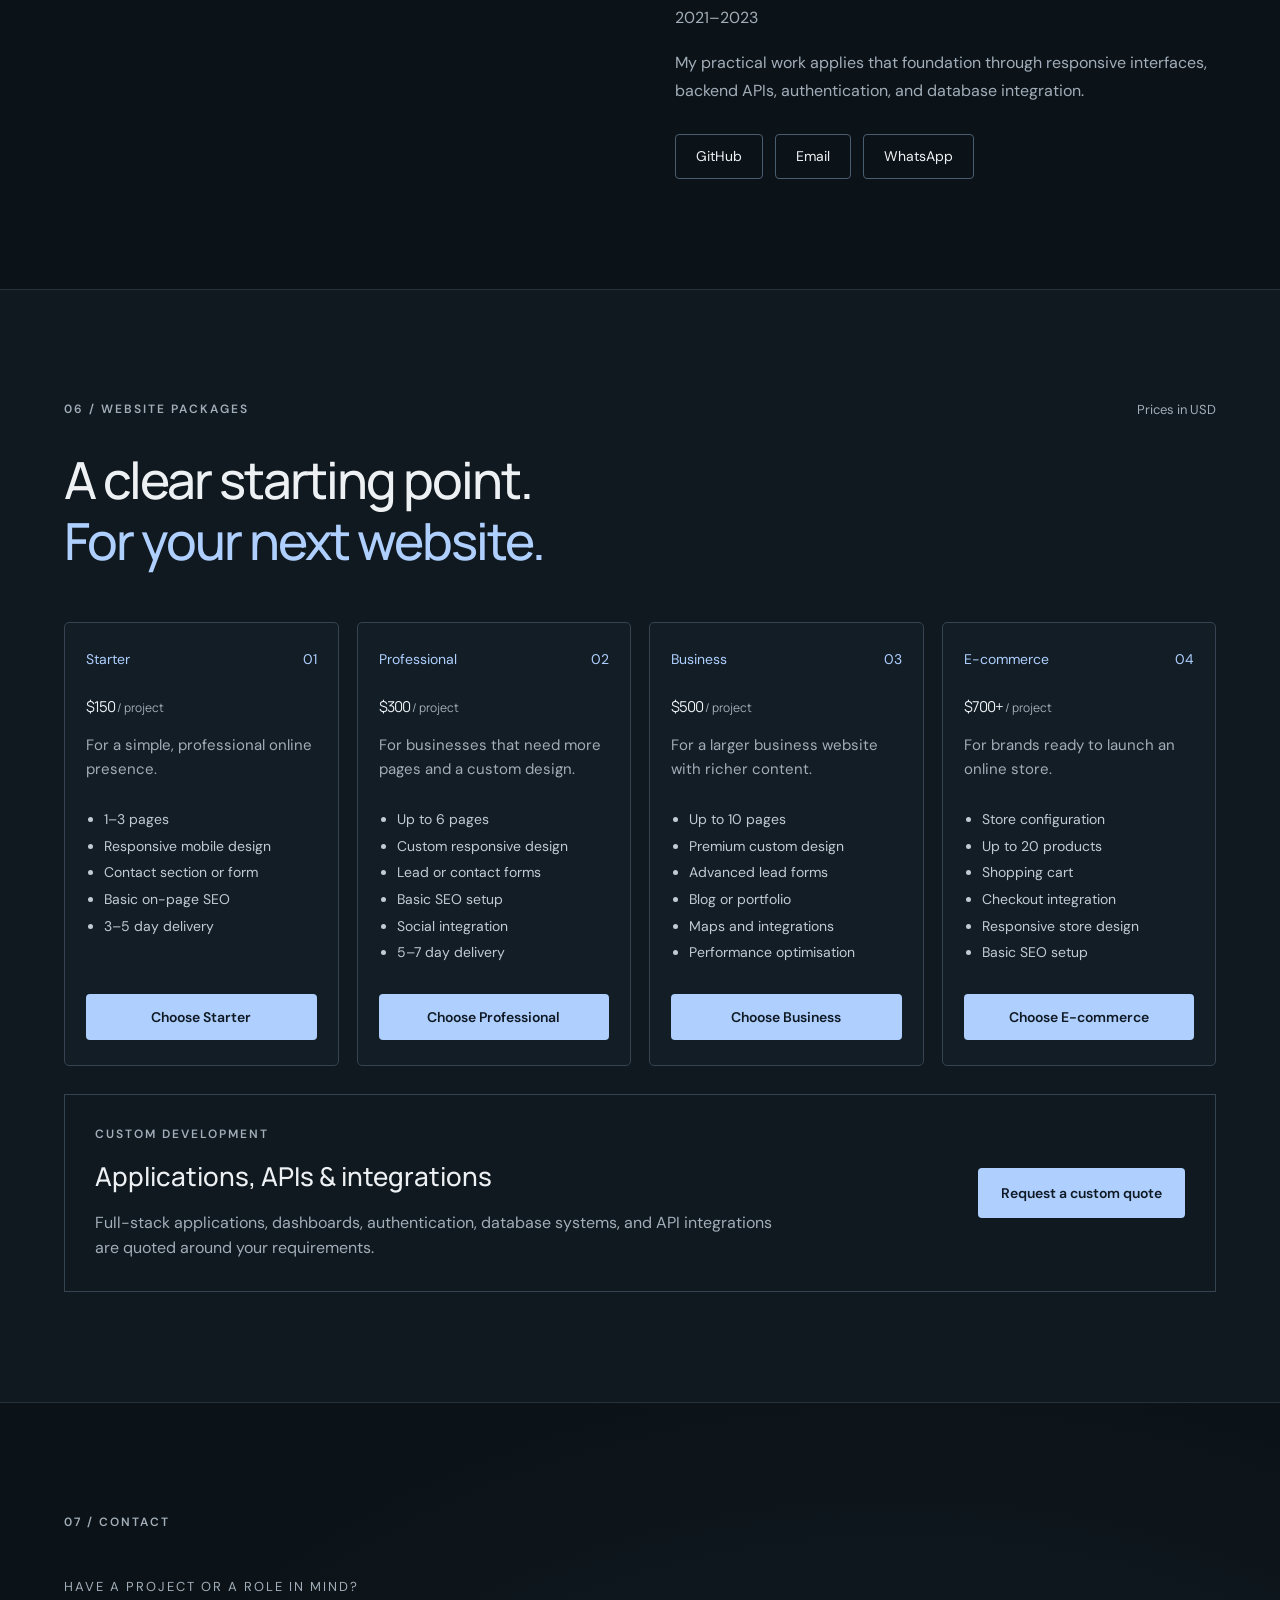
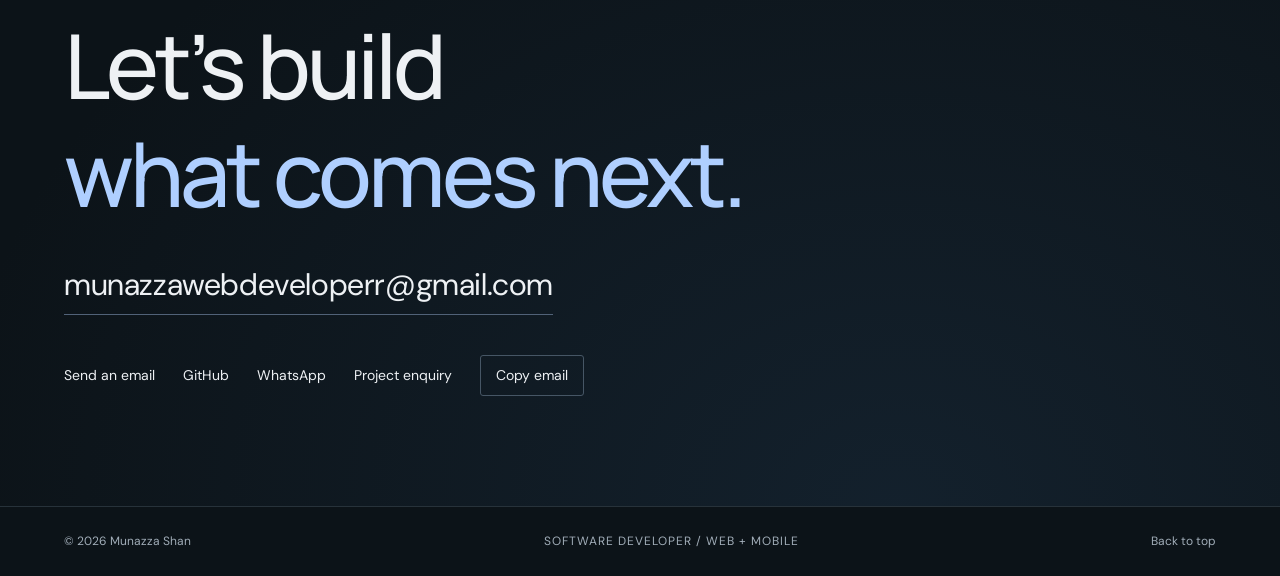
==== commit 26068b86: "Add editorial navigation and honest client feedback section" ====
--- a/index.html
+++ b/index.html
@@ -1,6 +1,6 @@
 <!doctype html>
-<html lang="en"><head><meta charset="UTF-8"><meta name="viewport" content="width=device-width, initial-scale=1"><title>Munazza Shan — Software Developer | Full Stack & Flutter</title><meta name="description" content="Software Developer building full-stack web applications, backend APIs, SaaS platforms, and Flutter mobile apps. Explore Munazza Shan’s projects."><link rel="icon" type="image/svg+xml" href="data:image/svg+xml,%3Csvg xmlns='http://www.w3.org/2000/svg' viewBox='0 0 40 40'%3E%3Crect width='40' height='40' rx='8' fill='%230d1419'/%3E%3Ctext x='6' y='28' fill='%23a8c9ff' font-family='Arial' font-size='24'%3EM%3C/text%3E%3C/svg%3E"><link rel="stylesheet" href="style.css?v=20261107-2"></head><body>
-<a class="skip" href="#work">Skip to projects</a><header><a class="brand" href="#home">MUNAZZA SHAN<span>DEVELOPER / PORTFOLIO</span></a><nav aria-label="Main navigation"><a href="#work">Work</a><a href="#experience">Experience</a><a href="#expertise">Skills</a><a href="#packages">Packages</a><a href="#about">About</a><a href="#contact">Contact</a></nav><a class="availability" href="#contact">Open to remote work</a></header>
+<html lang="en"><head><meta charset="UTF-8"><meta name="viewport" content="width=device-width, initial-scale=1"><title>Munazza Shan — Software Developer | Full Stack & Flutter</title><meta name="description" content="Software Developer building full-stack web applications, backend APIs, SaaS platforms, and Flutter mobile apps. Explore Munazza Shan’s projects."><link rel="icon" type="image/svg+xml" href="data:image/svg+xml,%3Csvg xmlns='http://www.w3.org/2000/svg' viewBox='0 0 40 40'%3E%3Crect width='40' height='40' rx='8' fill='%230d1419'/%3E%3Ctext x='6' y='28' fill='%23a8c9ff' font-family='Arial' font-size='24'%3EM%3C/text%3E%3C/svg%3E"><link rel="stylesheet" href="style.css?v=20261107-editorial"></head><body>
+<a class="skip" href="#work">Skip to projects</a><header><a class="brand" href="#home">MUNAZZA SHAN<span>DEVELOPER / PORTFOLIO</span></a><nav aria-label="Main navigation"><a href="#work">Work</a><a href="#experience">Experience</a><a href="#expertise">Expertise</a><a href="#reviews">Reviews</a><a href="#about">About</a><a href="#contact">Contact</a></nav><a class="availability" href="#contact">Open to remote work</a></header>
 <main><section class="hero" id="home"><div class="hero-copy"><p class="eyebrow">01 / INTRODUCTION &nbsp; — &nbsp; PAKISTAN</p><h1>Ideas into<br>interfaces.<br><em>Built end to end.</em></h1><p class="intro">I’m Munazza Shan, a Software Developer.<br>I build full-stack web applications, backend APIs, and Flutter mobile apps.</p><div class="actions"><a class="button" href="#work">Explore my work</a><a class="text-link" href="inquiry-form.html">Start a project</a></div></div>
 <div class="character-stage"><img class="developer-character" src="assets/denim-developer.png" alt="Cartoon developer in a blue denim abaya and hijab, seated with a laptop" width="1280" height="1280" fetchpriority="high"></div><div class="hero-bottom"><span>WEB + MOBILE DEVELOPMENT</span><span>SCROLL TO EXPLORE</span><span>My Portfolio</span></div></section>
 <section class="work section" id="work"><div class="section-top"><p class="eyebrow">02 / SELECTED WORK</p><span>Independent projects</span></div><h2>From the first screen<br>to the final endpoint.</h2><div class="project-grid"><article class="project featured"><div class="project-visual flow-visual"><div class="mini-app"><div class="mini-heading">ClientFlow <span>WORKSPACE</span></div><div class="mini-stat"><div>Projects<b>08</b></div><div>Tasks<b>24</b></div><div>Members<b>06</b></div></div><div class="mini-columns"><div><span>TO DO</span><i>Homepage design</i><i>API integration</i></div><div><span>IN PROGRESS</span><i>Authentication</i></div><div><span>DONE</span><i>Project setup</i></div></div></div><span class="visual-label">PROJECT MANAGEMENT</span></div><div class="project-meta"><span>01 / FULL STACK APPLICATION</span><span>REACT · EXPRESS · POSTGRESQL</span></div><h3>ClientFlow</h3><p>A project management application with role-based access, projects, tasks, comments, and file uploads.</p><details><summary>Explore the build</summary><p>React frontend and Express REST API, with PostgreSQL through Prisma. JWT cookie authentication supports Admin, Manager, and Member roles. The application includes filtering, pagination, Cloudinary uploads, and email integration.</p></details><div class="project-links"><a href="https://clientflow-pern-client.vercel.app/" target="_blank" rel="noopener">Live application</a><a href="https://clientflow-pern-server.vercel.app/api/health" target="_blank" rel="noopener">API health</a></div></article>
@@ -21,6 +21,12 @@
 </article>
 </div>
 <div class="website-gallery"><div class="gallery-heading"><p class="eyebrow">WEBSITE PROJECTS</p><h3>A closer look at the interfaces.</h3></div><article class="website-card"><a href="https://munazza-shan-web.github.io/brightline-dental-care/" target="_blank" rel="noopener"><img src="assets/dental.png" alt="Brightline Dental website project preview" loading="lazy" width="1200" height="800"></a><h3>Brightline Dental</h3><p>A clinic website presenting treatments and appointment information.</p><div class="project-links"><a href="https://munazza-shan-web.github.io/brightline-dental-care/" target="_blank" rel="noopener">Live website</a><a href="https://github.com/munazza-shan-web/brightline-dental-care" target="_blank" rel="noopener">GitHub</a></div></article><article class="website-card"><a href="https://munazza-shan-web.github.io/clinovia-healthcare-website/" target="_blank" rel="noopener"><img src="assets/clinovia.png" alt="Clinovia website project preview" loading="lazy" width="1200" height="800"></a><h3>Clinovia</h3><p>A healthcare website with clear content and a modern SaaS style.</p><div class="project-links"><a href="https://munazza-shan-web.github.io/clinovia-healthcare-website/" target="_blank" rel="noopener">Live website</a><a href="https://github.com/munazza-shan-web/clinovia-healthcare-website" target="_blank" rel="noopener">GitHub</a></div></article><article class="website-card"><a href="https://munazza-shan-web.github.io/loomora-ecommerce/" target="_blank" rel="noopener"><img src="assets/loomora.png" alt="Loomora website project preview" loading="lazy" width="1200" height="800"></a><h3>Loomora</h3><p>A responsive fashion storefront with product and collection pages.</p><div class="project-links"><a href="https://munazza-shan-web.github.io/loomora-ecommerce/" target="_blank" rel="noopener">Live website</a><a href="https://github.com/munazza-shan-web/loomora-ecommerce" target="_blank" rel="noopener">GitHub</a></div></article></div><div class="more-work"><h3>Websites with a distinct purpose.</h3><a href="https://munazza-shan-web.github.io/clinovia-healthcare-website/" target="_blank" rel="noopener"><span>03</span><b>Clinovia</b><small>Healthcare website · 10 pages</small><span>View website</span></a><a href="https://munazza-shan-web.github.io/oakstone-realty/" target="_blank" rel="noopener"><span>04</span><b>Oakstone Realty</b><small>Real estate website · 5 pages</small><span>View website</span></a><a href="https://munazza-shan-web.github.io/loomora-ecommerce/" target="_blank" rel="noopener"><span>05</span><b>Loomora</b><small>E-commerce website · 8 pages</small><span>View website</span></a><a href="https://munazza-shan-web.github.io/nexora-ai-productivity/" target="_blank" rel="noopener"><span>06</span><b>Nexora</b><small>AI product landing page</small><span>View website</span></a></div></section>
-<section class="section experience" id="experience"><p class="eyebrow">03 / DEVELOPMENT EXPERIENCE</p><div class="experience-layout"><div><h2>Practical work.<br><em>Across the whole stack.</em></h2><p class="section-description">Hands-on experience developing and testing web applications, backend services, and cross-platform mobile apps.</p></div><div class="experience-rows"><article><span>FULL STACK DEVELOPMENT</span><h3>Applications from interface to database</h3><p>Built ClientFlow with React, Express, PostgreSQL, and Prisma, connecting role-based authentication with projects, tasks, comments, and uploads.</p></article><article><span>BACKEND DEVELOPMENT</span><h3>REST APIs & integrations</h3><p>Developed StockPilot using Node.js, Express, and TypeScript, and CivilTwin AI APIs using Python, FastAPI, PostgreSQL, SQLAlchemy, and Pytest.</p></article><article><span>MOBILE APP DEVELOPMENT</span><h3>Cross-platform Flutter applications</h3><p>Built FinTrack and SmartBudget client applications with Flutter and Dart, including mobile interfaces, local data storage, and finance-focused workflows.</p></article><article><span>WEB DEVELOPMENT</span><h3>Responsive business websites</h3><p>Created healthcare, real estate, e-commerce, and SaaS websites with responsive layouts, clear navigation, and focused user journeys.</p></article></div></div></section><section class="expertise section" id="expertise"><div><p class="eyebrow">04 / EXPERTISE</p><h2>The whole stack.<br><em>One connected experience.</em></h2><p class="section-description">The interface is the beginning. Authentication, APIs, and data make it work.</p></div><div class="skill-rows"><div><span>01 / FRONTEND</span><h3>Interfaces & websites</h3><p>React · Next.js · JavaScript · TypeScript · HTML5 · CSS3 · Tailwind CSS · Responsive UI</p></div><div><span>02 / BACKEND</span><h3>Logic & integration</h3><p>Node.js · Express · Python · FastAPI · REST APIs · JWT · RBAC · Zod · Pydantic</p></div><div><span>03 / DATA & DELIVERY</span><h3>Databases & deployment</h3><p>PostgreSQL · SQLite · Prisma · SQLAlchemy · Neon · Vercel · Git · GitHub · Pytest</p></div><div><span>04 / MOBILE DEVELOPMENT</span><h3>Flutter applications</h3><p>Flutter · Dart · Provider · Sqflite · SQLite · Shared Preferences · fl_chart</p></div><div><span>05 / WEBSITE PLATFORMS</span><h3>Business & commerce</h3><p>WordPress · Elementor · WooCommerce · Shopify · Shopify Liquid · Webflow · Wix</p></div></div></section>
+<section class="section reviews" id="reviews">
+<div class="section-top"><p class="eyebrow">03 / CLIENT FEEDBACK</p><span>Honest words. Real collaborations.</span></div>
+<div class="reviews-layout">
+<div class="reviews-heading"><h2>Good work is<br><em>better together.</em></h2><p class="section-description">Clear communication, thoughtful execution, and a focus on the details that make a product useful.</p></div>
+<div class="review-empty"><span class="quote-mark" aria-hidden="true">“</span><p class="review-kicker">A NOTE TO CLIENTS</p><h3>Have we worked together?</h3><p>I’m currently collecting feedback from clients and collaborators. If we’ve worked together, I’d love to hear about your experience.</p><a class="review-link" href="mailto:munazzawebdeveloperr@gmail.com?subject=Portfolio%20testimonial">Share your feedback <span aria-hidden="true">↗</span></a><small>Only genuine feedback is featured here, with permission.</small></div>
+</div>
+</section>\n<section class="section experience" id="experience"><p class="eyebrow">03 / DEVELOPMENT EXPERIENCE</p><div class="experience-layout"><div><h2>Practical work.<br><em>Across the whole stack.</em></h2><p class="section-description">Hands-on experience developing and testing web applications, backend services, and cross-platform mobile apps.</p></div><div class="experience-rows"><article><span>FULL STACK DEVELOPMENT</span><h3>Applications from interface to database</h3><p>Built ClientFlow with React, Express, PostgreSQL, and Prisma, connecting role-based authentication with projects, tasks, comments, and uploads.</p></article><article><span>BACKEND DEVELOPMENT</span><h3>REST APIs & integrations</h3><p>Developed StockPilot using Node.js, Express, and TypeScript, and CivilTwin AI APIs using Python, FastAPI, PostgreSQL, SQLAlchemy, and Pytest.</p></article><article><span>MOBILE APP DEVELOPMENT</span><h3>Cross-platform Flutter applications</h3><p>Built FinTrack and SmartBudget client applications with Flutter and Dart, including mobile interfaces, local data storage, and finance-focused workflows.</p></article><article><span>WEB DEVELOPMENT</span><h3>Responsive business websites</h3><p>Created healthcare, real estate, e-commerce, and SaaS websites with responsive layouts, clear navigation, and focused user journeys.</p></article></div></div></section><section class="expertise section" id="expertise"><div><p class="eyebrow">04 / EXPERTISE</p><h2>The whole stack.<br><em>One connected experience.</em></h2><p class="section-description">The interface is the beginning. Authentication, APIs, and data make it work.</p></div><div class="skill-rows"><div><span>01 / FRONTEND</span><h3>Interfaces & websites</h3><p>React · Next.js · JavaScript · TypeScript · HTML5 · CSS3 · Tailwind CSS · Responsive UI</p></div><div><span>02 / BACKEND</span><h3>Logic & integration</h3><p>Node.js · Express · Python · FastAPI · REST APIs · JWT · RBAC · Zod · Pydantic</p></div><div><span>03 / DATA & DELIVERY</span><h3>Databases & deployment</h3><p>PostgreSQL · SQLite · Prisma · SQLAlchemy · Neon · Vercel · Git · GitHub · Pytest</p></div><div><span>04 / MOBILE DEVELOPMENT</span><h3>Flutter applications</h3><p>Flutter · Dart · Provider · Sqflite · SQLite · Shared Preferences · fl_chart</p></div><div><span>05 / WEBSITE PLATFORMS</span><h3>Business & commerce</h3><p>WordPress · Elementor · WooCommerce · Shopify · Shopify Liquid · Webflow · Wix</p></div></div></section>
 <section class="about section" id="about"><p class="eyebrow">05 / ABOUT ME</p><div class="about-layout"><h2>I care about<br>how it looks.<br><em>And how it works.</em></h2><div><p>I’m Munazza, a developer based in Pakistan, open to remote opportunities. My work brings together responsive websites, practical application features, and backend systems.</p><p>I enjoy turning an idea into something people can use: a clear interface, a working login, a connected API, and a reliable flow from start to finish.</p><div class="education"><p class="eyebrow">EDUCATION</p><h3>Computer Science</h3><p>Associate Degree in Computer Science (ADP)<br>University of Central Punjab, Lahore, Pakistan<br>2021–2023</p><p>My practical work applies that foundation through responsive interfaces, backend APIs, authentication, and database integration.</p></div><div class="social-buttons"><a href="https://github.com/munazza-shan-web" target="_blank" rel="noopener">GitHub</a><a href="mailto:munazzawebdeveloperr@gmail.com">Email</a><a href="https://wa.me/923136435103" target="_blank" rel="noopener">WhatsApp</a></div></div></div></section>
 <section class="section packages" id="packages"><div class="section-top"><p class="eyebrow">06 / WEBSITE PACKAGES</p><span>Prices in USD</span></div><h2>A clear starting point.<br><em>For your next website.</em></h2><div class="package-grid"><article class="package-card"><div class="package-top"><span>Starter</span><span>01</span></div><p class="package-price">$150<small> / project</small></p><p>For a simple, professional online presence.</p><ul><li>1–3 pages</li><li>Responsive mobile design</li><li>Contact section or form</li><li>Basic on-page SEO</li><li>3–5 day delivery</li></ul><a class="button" href="inquiry-form.html?package=starter">Choose Starter</a></article><article class="package-card"><div class="package-top"><span>Professional</span><span>02</span></div><p class="package-price">$300<small> / project</small></p><p>For businesses that need more pages and a custom design.</p><ul><li>Up to 6 pages</li><li>Custom responsive design</li><li>Lead or contact forms</li><li>Basic SEO setup</li><li>Social integration</li><li>5–7 day delivery</li></ul><a class="button" href="inquiry-form.html?package=professional">Choose Professional</a></article><article class="package-card"><div class="package-top"><span>Business</span><span>03</span></div><p class="package-price">$500<small> / project</small></p><p>For a larger business website with richer content.</p><ul><li>Up to 10 pages</li><li>Premium custom design</li><li>Advanced lead forms</li><li>Blog or portfolio</li><li>Maps and integrations</li><li>Performance optimisation</li></ul><a class="button" href="inquiry-form.html?package=business">Choose Business</a></article><article class="package-card"><div class="package-top"><span>E-commerce</span><span>04</span></div><p class="package-price">$700+<small> / project</small></p><p>For brands ready to launch an online store.</p><ul><li>Store configuration</li><li>Up to 20 products</li><li>Shopping cart</li><li>Checkout integration</li><li>Responsive store design</li><li>Basic SEO setup</li></ul><a class="button" href="inquiry-form.html?package=ecommerce">Choose E-commerce</a></article></div><div class="custom-package"><div><p class="eyebrow">CUSTOM DEVELOPMENT</p><h3>Applications, APIs & integrations</h3><p>Full-stack applications, dashboards, authentication, database systems, and API integrations are quoted around your requirements.</p></div><a class="button" href="inquiry-form.html?package=fullstack">Request a custom quote</a></div></section><section class="contact section" id="contact"><p class="eyebrow">07 / CONTACT</p><p class="contact-intro">HAVE A PROJECT OR A ROLE IN MIND?</p><h2>Let’s build<br><em>what comes next.</em></h2><a class="contact-email" href="mailto:munazzawebdeveloperr@gmail.com">munazzawebdeveloperr@gmail.com</a><div class="contact-links"><a href="mailto:munazzawebdeveloperr@gmail.com">Send an email</a><a href="https://github.com/munazza-shan-web" target="_blank" rel="noopener">GitHub</a><a href="https://wa.me/923136435103" target="_blank" rel="noopener">WhatsApp</a><a href="inquiry-form.html">Project enquiry</a><button id="copy-email" type="button">Copy email</button><span id="copy-status" role="status"></span></div></section></main><footer><span>© <span id="year">2026</span> Munazza Shan</span><span>SOFTWARE DEVELOPER / WEB + MOBILE</span><a href="#home">Back to top</a></footer><div class="scroll-progress" aria-hidden="true"></div><script src="script.js"></script></body></html>
--- a/style.css
+++ b/style.css
@@ -57,3 +57,45 @@
 .project-status{margin:14px 0 0!important;font-size:12px!important;letter-spacing:.6px;color:var(--accent)!important}
 @media(max-width:1000px){.mobile-projects{grid-template-columns:repeat(2,minmax(0,1fr))}}
 @media(max-width:700px){.mobile-projects{grid-template-columns:1fr;gap:38px;margin-top:55px}.mobile-visual{height:310px}.mobile-projects>.gallery-heading h3{font-size:23px}}
+
+
+/* Refined project presentation and stronger mobile-app previews */
+.mobile-projects{grid-template-columns:repeat(2,minmax(0,1fr));gap:34px 28px;align-items:start;margin-top:58px}
+.mobile-projects>.gallery-heading{margin-bottom:4px}
+.mobile-project-card{padding:0 0 28px;border:1px solid #2c3b47;border-radius:7px;background:linear-gradient(155deg,#14212b,#101920);overflow:hidden}
+.mobile-project-card .mobile-visual{height:340px;border:0;border-bottom:1px solid #30424e;border-radius:0}
+.mobile-project-card .project-meta,.mobile-project-card>h3,.mobile-project-card>p,.mobile-project-card>details,.mobile-project-card>.project-links{margin-left:24px;margin-right:24px}
+.mobile-project-card .project-meta{margin-top:22px}
+.mobile-project-card>h3{font-size:30px;margin-top:10px;margin-bottom:12px}
+.mobile-project-card>p{font-size:15px;line-height:1.75}
+.mobile-project-card>details{padding:14px 0;border-top:1px solid #2d3b45}
+.mobile-project-card>details p{font-size:14px;line-height:1.7}
+.mobile-project-card>.project-links{margin-top:16px}
+.mobile-project-card .project-status{margin-top:17px!important}
+.mobile-visual:after{content:"";position:absolute;inset:0;pointer-events:none;background:linear-gradient(180deg,transparent 65%,#07101855)}
+.phone-frame{z-index:1;width:174px;height:306px;padding:9px;border-width:4px}
+.phone-screen{padding:22px 11px 10px}
+.phone-brand{font-size:9px}
+.phone-brand span{font-size:6px}
+.phone-kicker{font-size:6px!important;margin-top:17px!important}
+.phone-screen h4{font-size:14px;margin-bottom:12px}
+.phone-balance,.budget-total{padding:11px}
+.phone-balance small,.budget-total small{font-size:6px}
+.phone-balance b,.budget-total b{font-size:22px}
+.phone-balance>span{font-size:7px}
+.phone-goal>div,.budget-line>span{font-size:7px}
+.phone-goal b,.budget-line b{font-size:7px}
+.phone-tabs{font-size:7px}
+.civiltwin-panel{z-index:1;padding:24px;width:84%}
+.civil-label{font-size:8px}
+.civil-head{font-size:17px}
+.civil-stats small{font-size:8px}
+.civil-row{font-size:9px}
+.civil-row b{font-size:8px}
+.civil-footer{font-size:8px}
+@media(max-width:700px){
+ .mobile-projects{grid-template-columns:1fr;gap:28px}
+ .mobile-project-card .mobile-visual{height:320px}
+ .mobile-project-card .project-meta,.mobile-project-card>h3,.mobile-project-card>p,.mobile-project-card>details,.mobile-project-card>.project-links{margin-left:19px;margin-right:19px}
+ .mobile-project-card>h3{font-size:27px}
+}
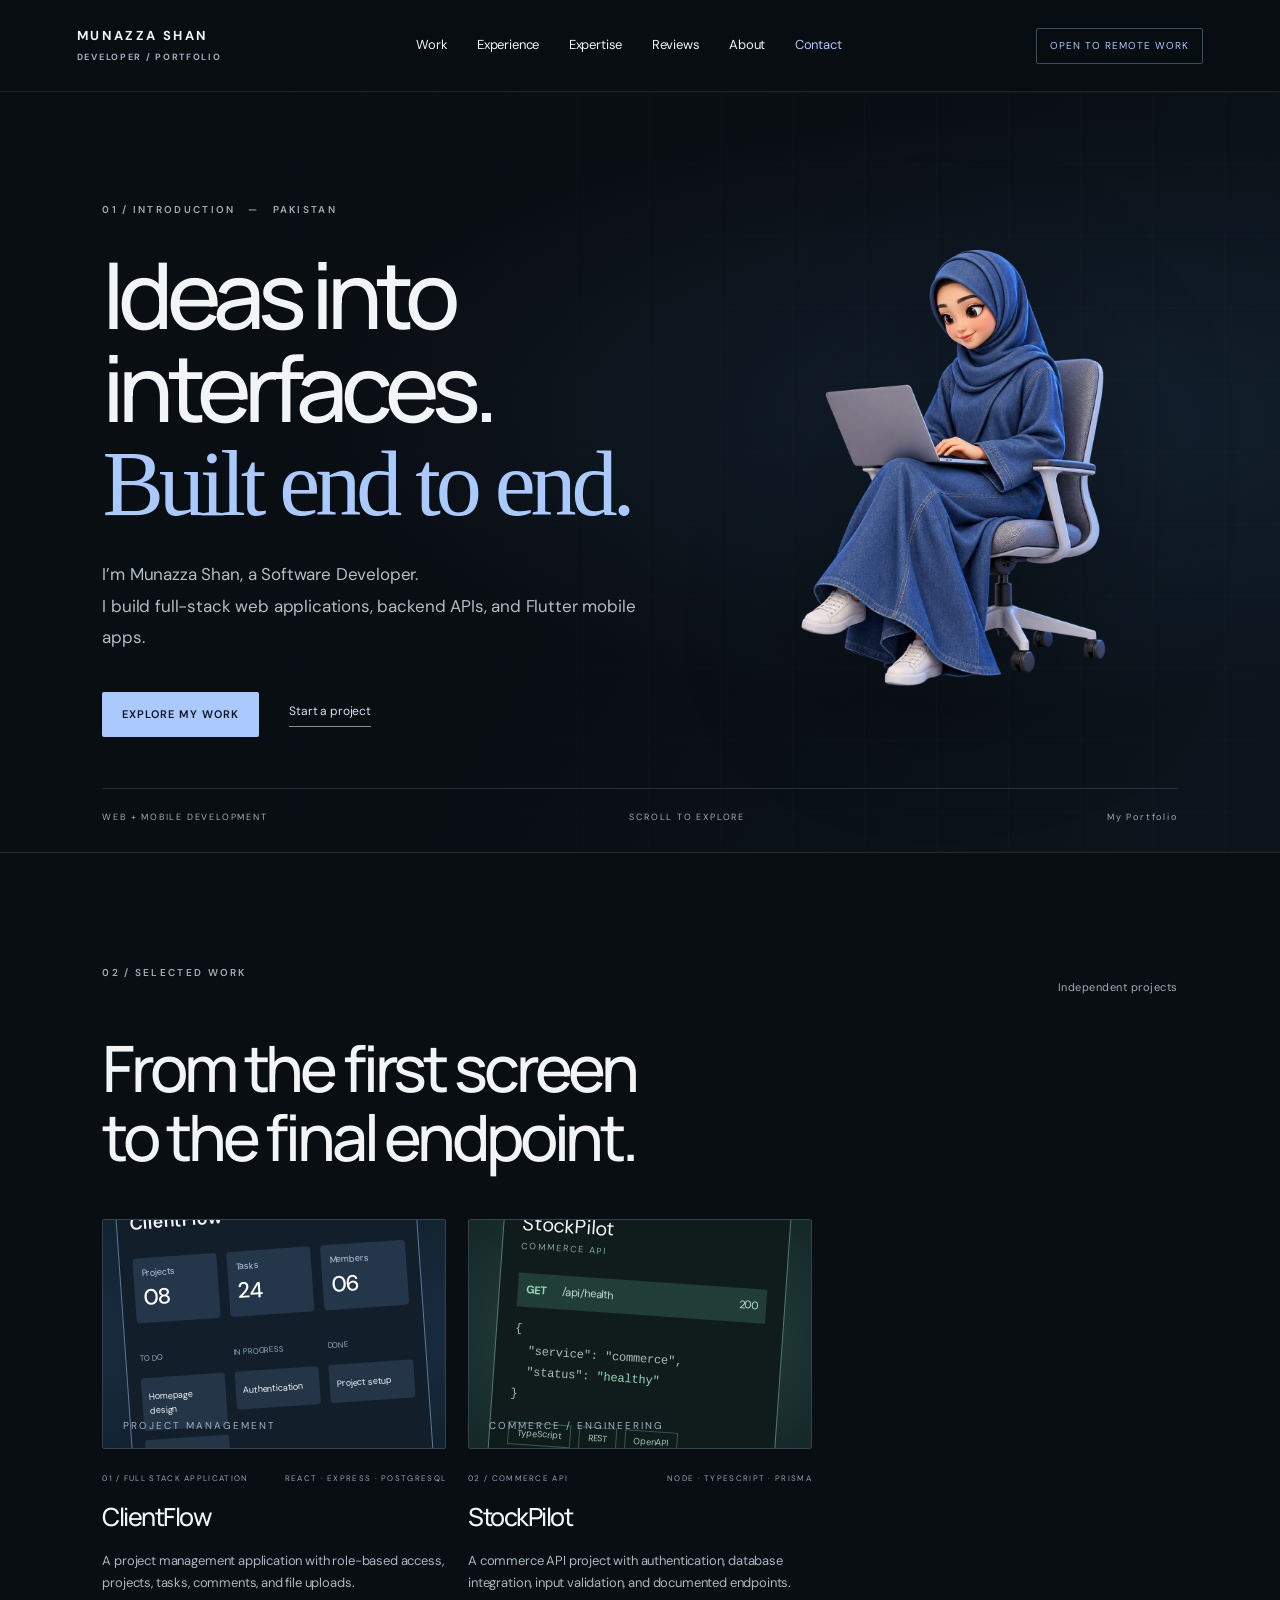
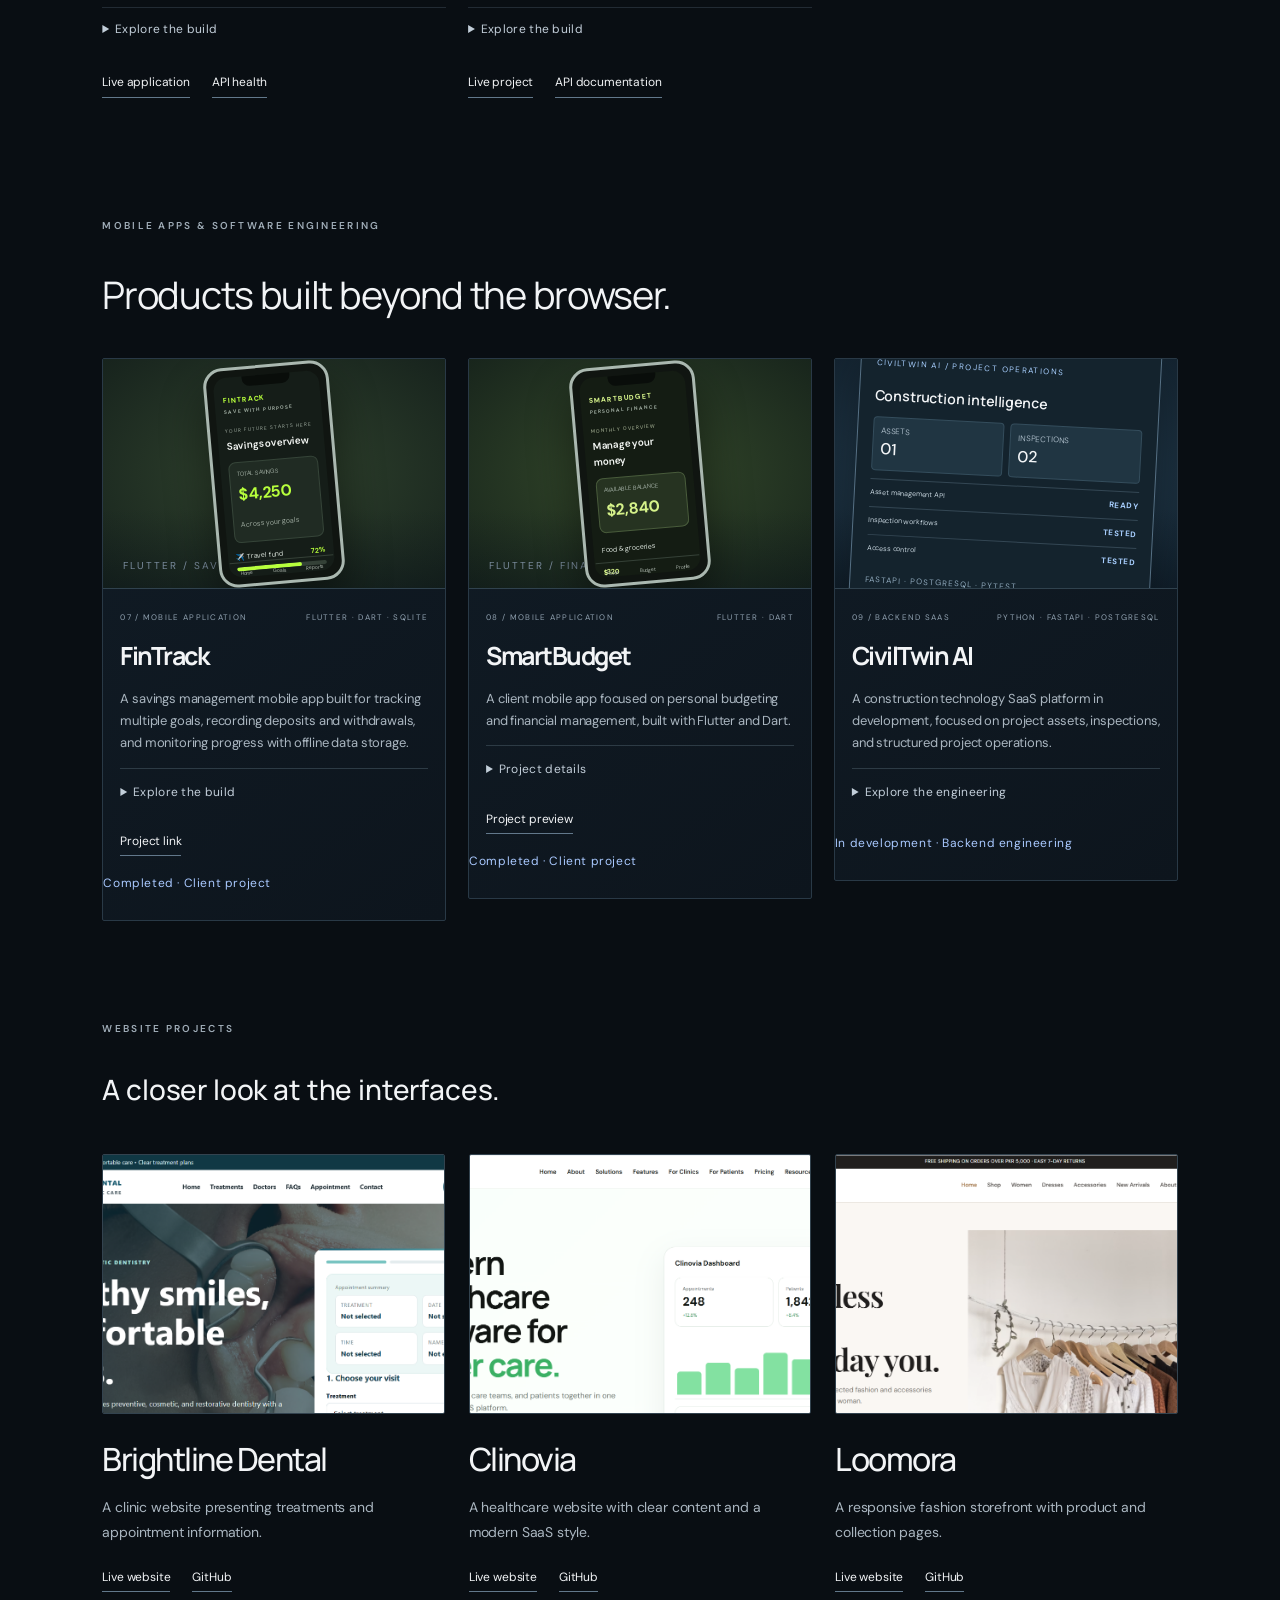
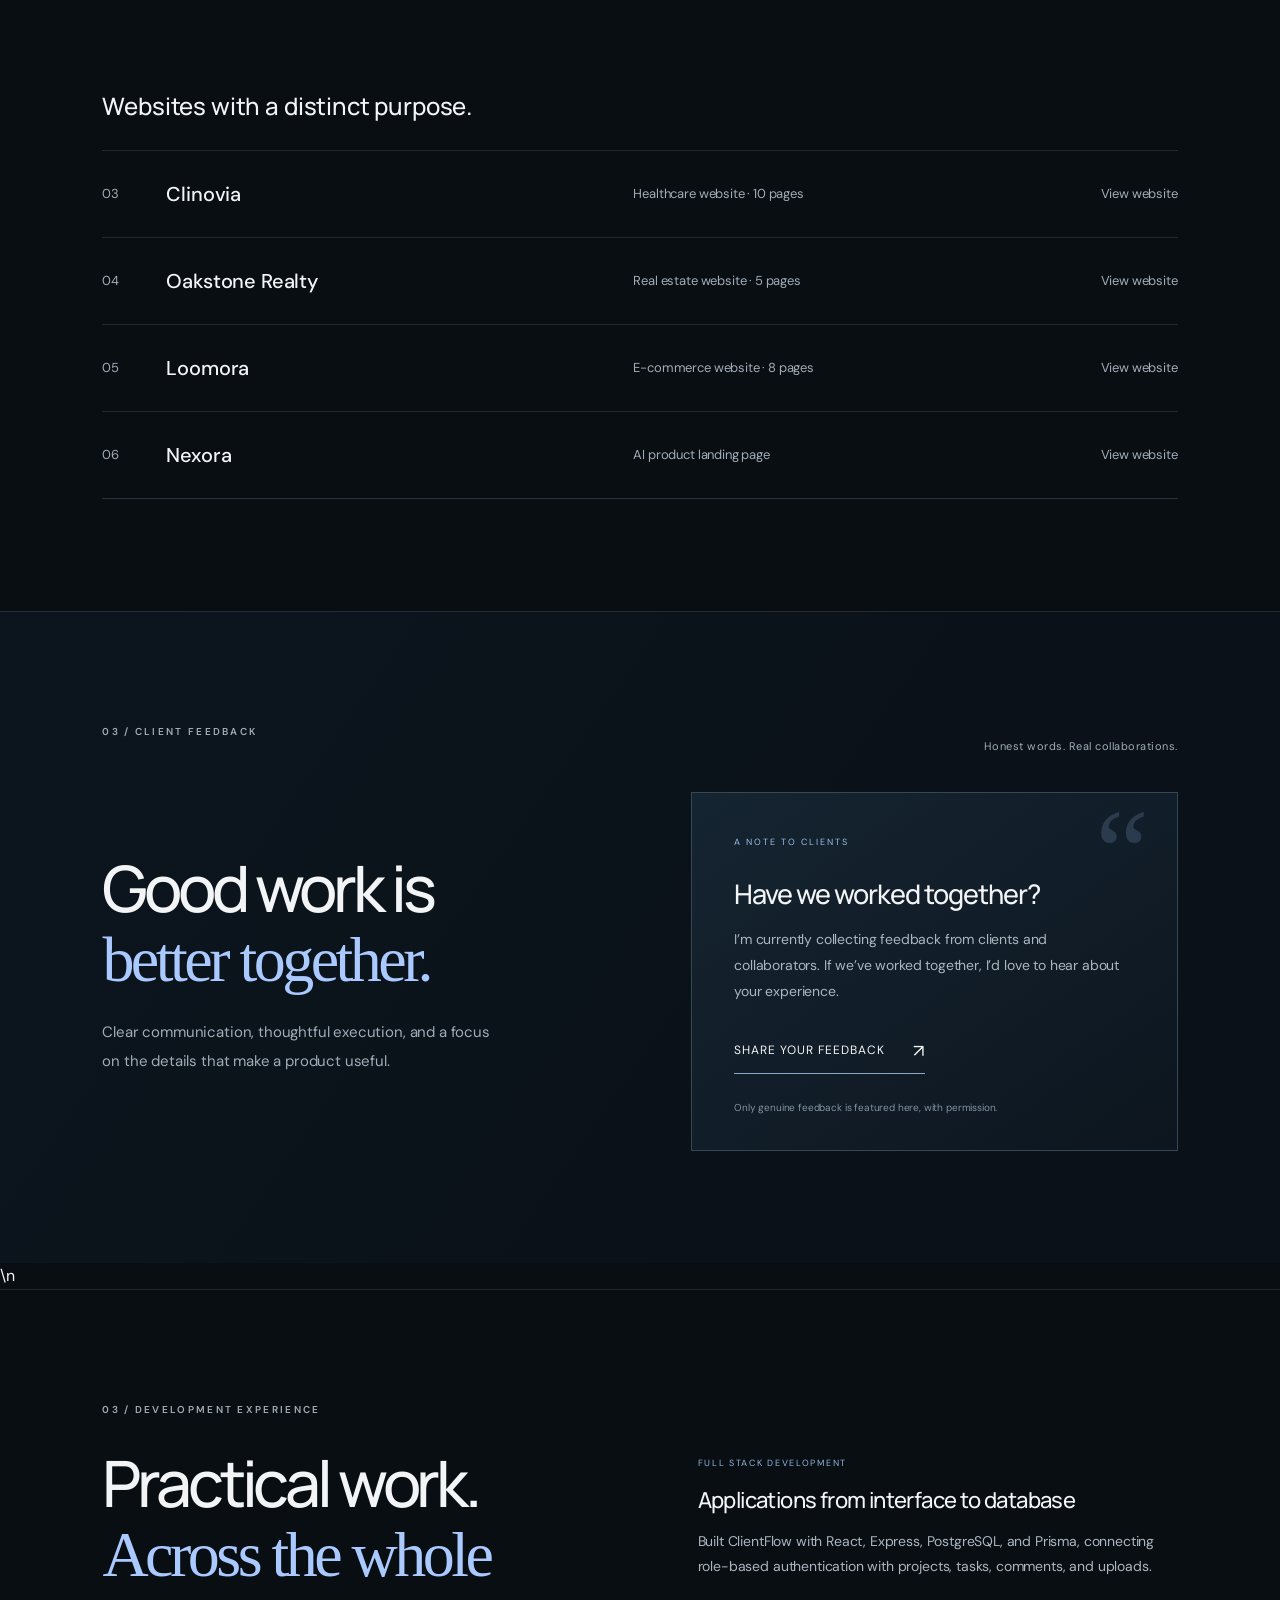
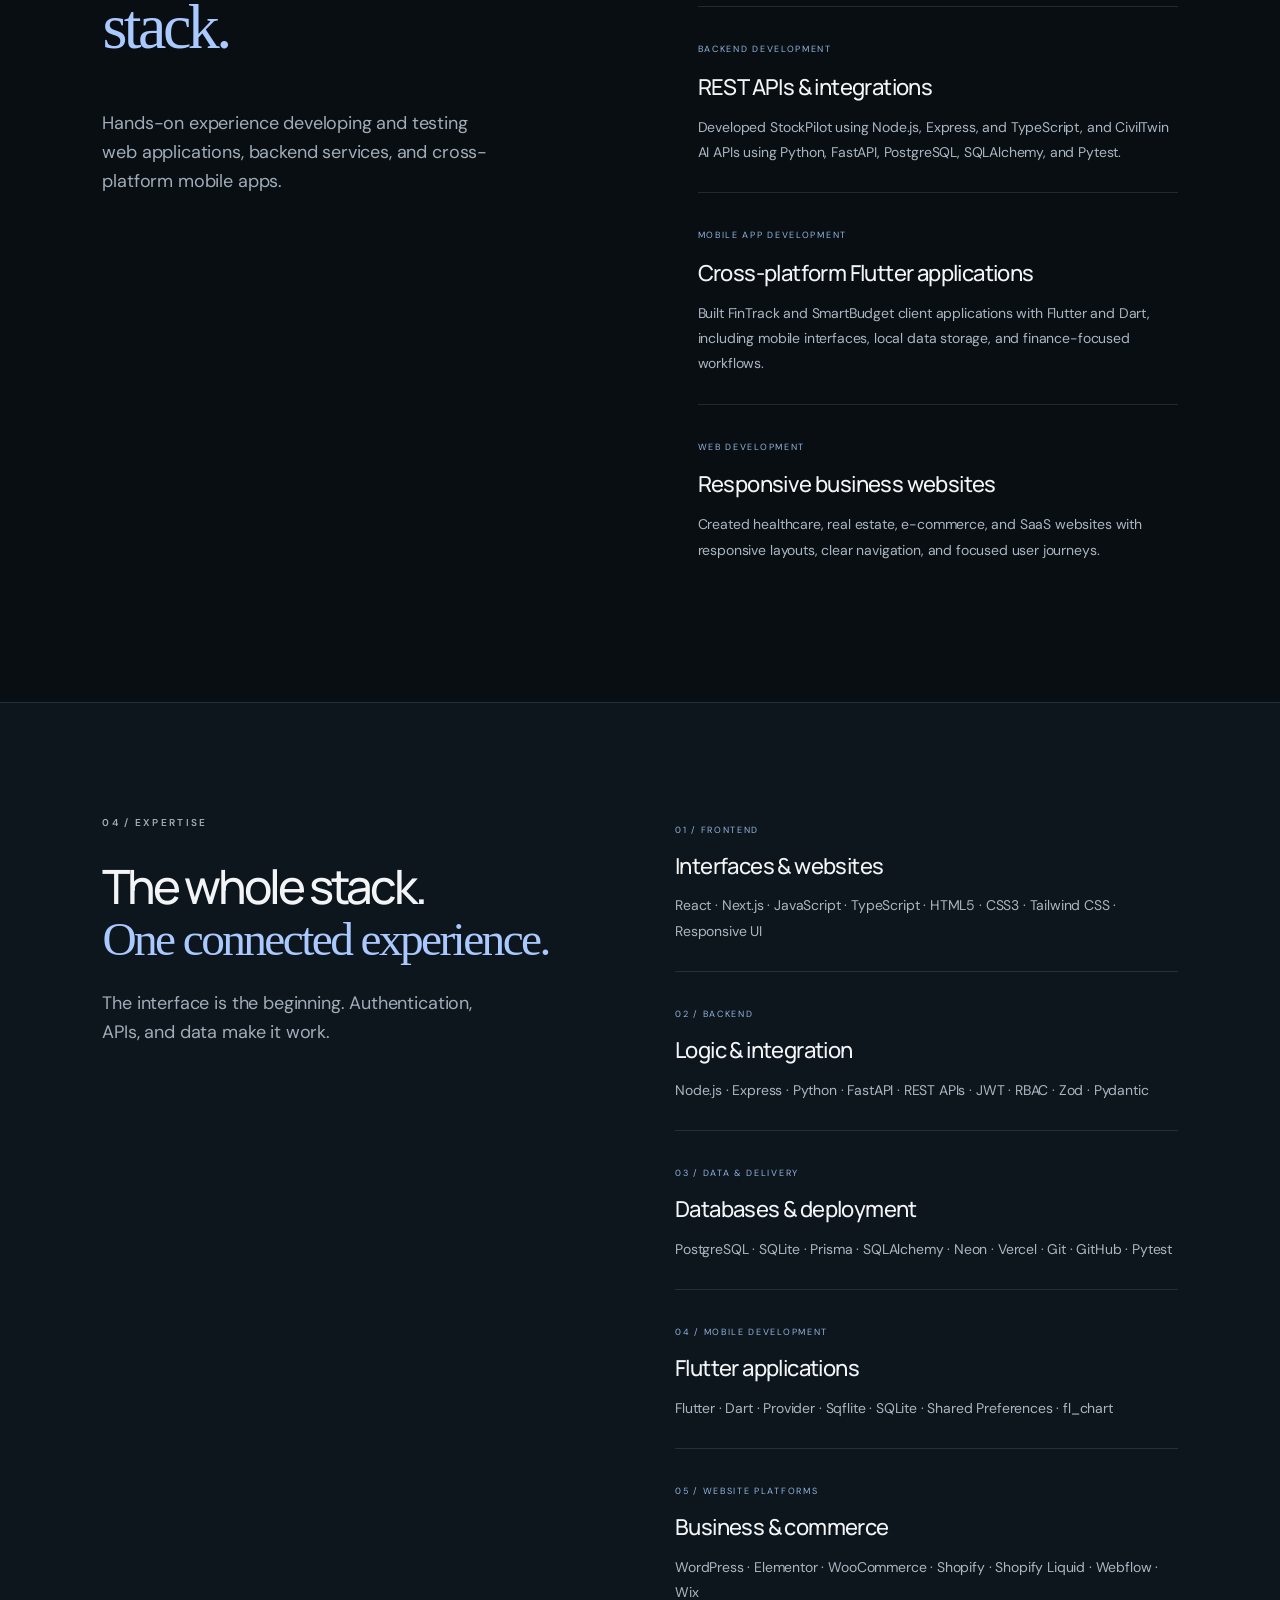
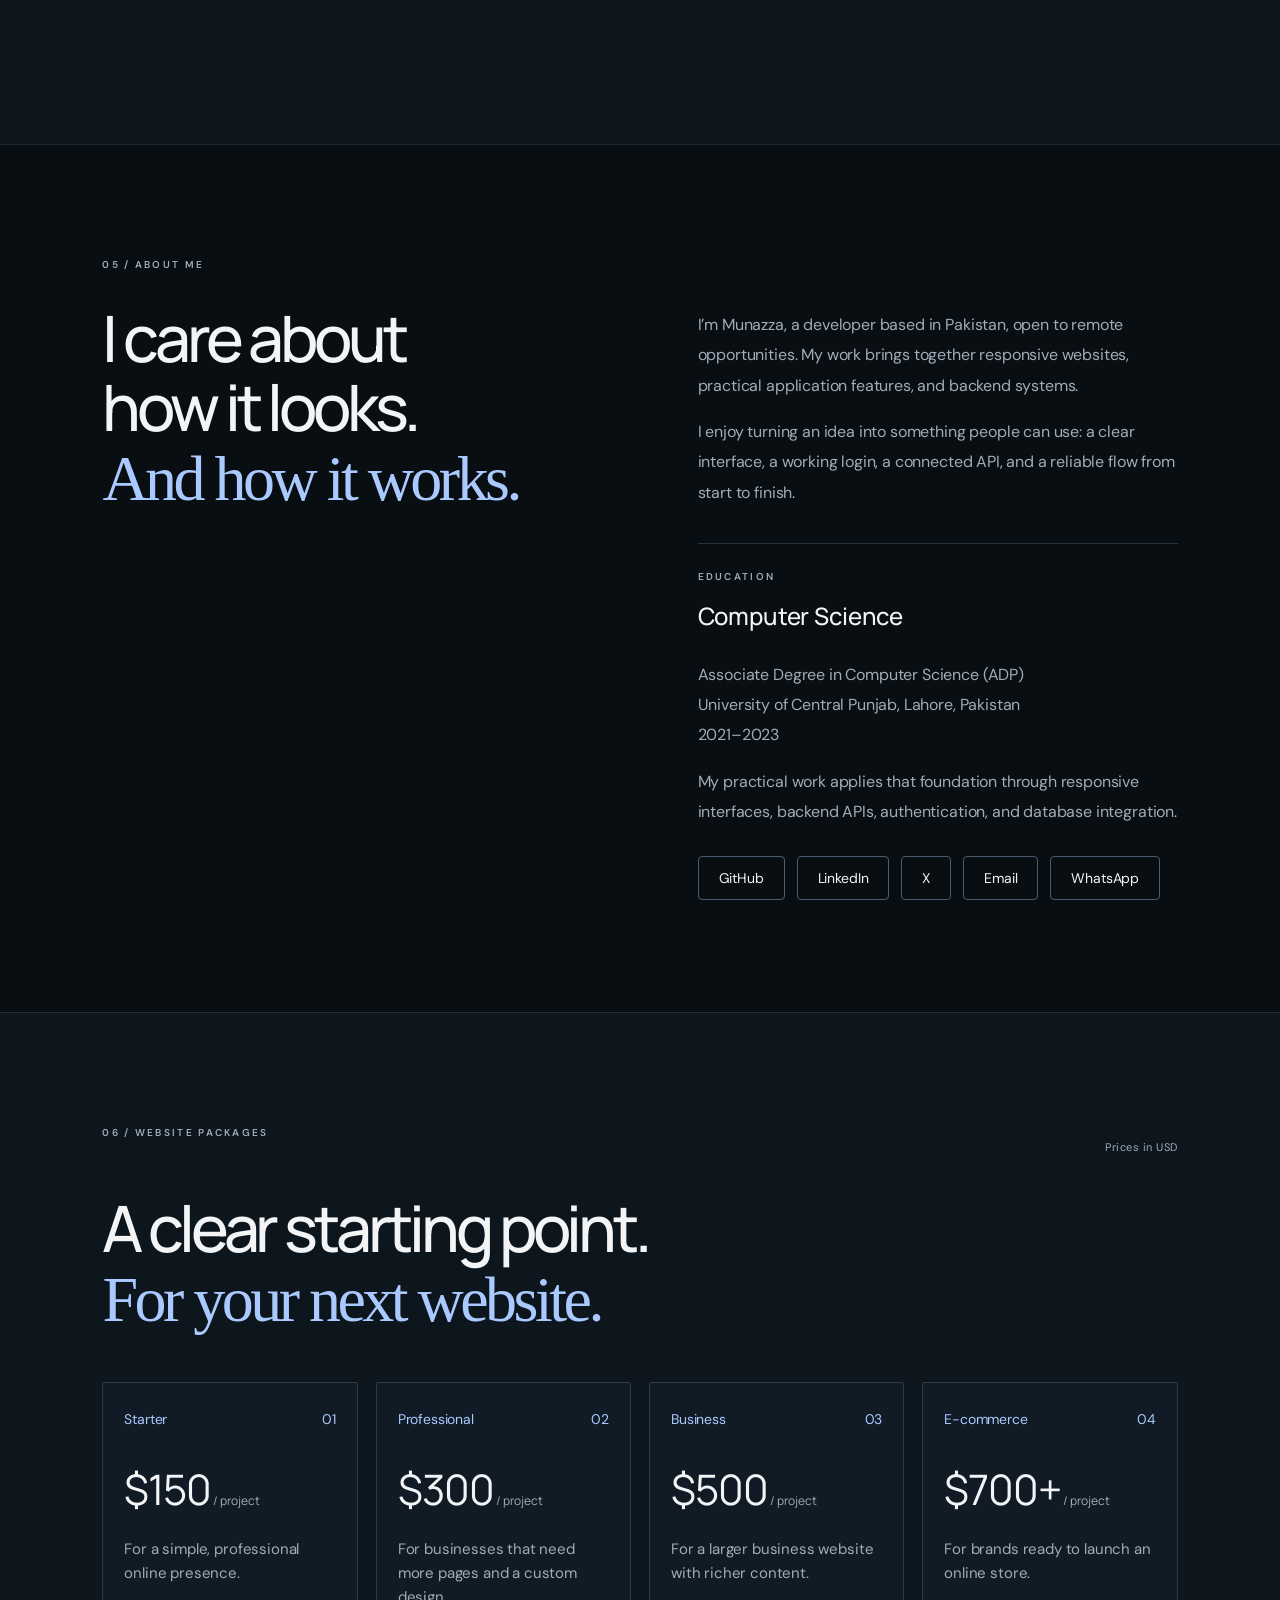
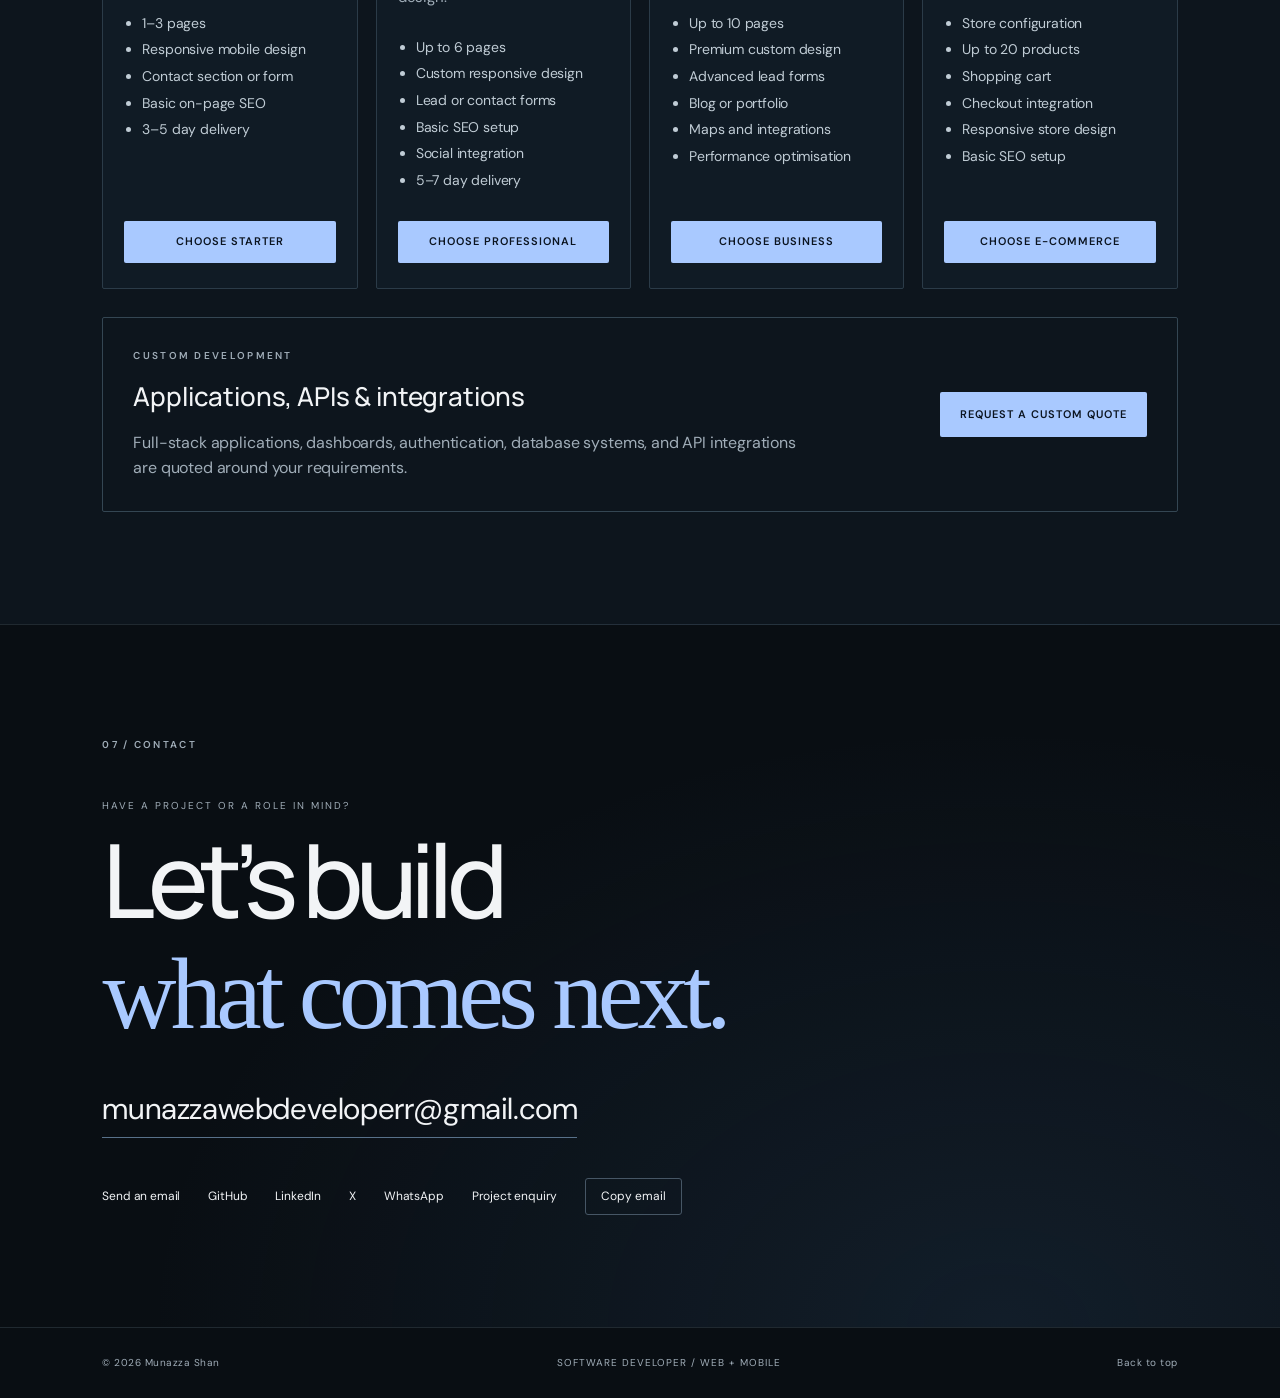
==== commit 077b934c: "Add LinkedIn and X profile links" ====
--- a/index.html
+++ b/index.html
@@ -28,5 +28,5 @@
 <div class="review-empty"><span class="quote-mark" aria-hidden="true">“</span><p class="review-kicker">A NOTE TO CLIENTS</p><h3>Have we worked together?</h3><p>I’m currently collecting feedback from clients and collaborators. If we’ve worked together, I’d love to hear about your experience.</p><a class="review-link" href="mailto:munazzawebdeveloperr@gmail.com?subject=Portfolio%20testimonial">Share your feedback <span aria-hidden="true">↗</span></a><small>Only genuine feedback is featured here, with permission.</small></div>
 </div>
 </section>\n<section class="section experience" id="experience"><p class="eyebrow">03 / DEVELOPMENT EXPERIENCE</p><div class="experience-layout"><div><h2>Practical work.<br><em>Across the whole stack.</em></h2><p class="section-description">Hands-on experience developing and testing web applications, backend services, and cross-platform mobile apps.</p></div><div class="experience-rows"><article><span>FULL STACK DEVELOPMENT</span><h3>Applications from interface to database</h3><p>Built ClientFlow with React, Express, PostgreSQL, and Prisma, connecting role-based authentication with projects, tasks, comments, and uploads.</p></article><article><span>BACKEND DEVELOPMENT</span><h3>REST APIs & integrations</h3><p>Developed StockPilot using Node.js, Express, and TypeScript, and CivilTwin AI APIs using Python, FastAPI, PostgreSQL, SQLAlchemy, and Pytest.</p></article><article><span>MOBILE APP DEVELOPMENT</span><h3>Cross-platform Flutter applications</h3><p>Built FinTrack and SmartBudget client applications with Flutter and Dart, including mobile interfaces, local data storage, and finance-focused workflows.</p></article><article><span>WEB DEVELOPMENT</span><h3>Responsive business websites</h3><p>Created healthcare, real estate, e-commerce, and SaaS websites with responsive layouts, clear navigation, and focused user journeys.</p></article></div></div></section><section class="expertise section" id="expertise"><div><p class="eyebrow">04 / EXPERTISE</p><h2>The whole stack.<br><em>One connected experience.</em></h2><p class="section-description">The interface is the beginning. Authentication, APIs, and data make it work.</p></div><div class="skill-rows"><div><span>01 / FRONTEND</span><h3>Interfaces & websites</h3><p>React · Next.js · JavaScript · TypeScript · HTML5 · CSS3 · Tailwind CSS · Responsive UI</p></div><div><span>02 / BACKEND</span><h3>Logic & integration</h3><p>Node.js · Express · Python · FastAPI · REST APIs · JWT · RBAC · Zod · Pydantic</p></div><div><span>03 / DATA & DELIVERY</span><h3>Databases & deployment</h3><p>PostgreSQL · SQLite · Prisma · SQLAlchemy · Neon · Vercel · Git · GitHub · Pytest</p></div><div><span>04 / MOBILE DEVELOPMENT</span><h3>Flutter applications</h3><p>Flutter · Dart · Provider · Sqflite · SQLite · Shared Preferences · fl_chart</p></div><div><span>05 / WEBSITE PLATFORMS</span><h3>Business & commerce</h3><p>WordPress · Elementor · WooCommerce · Shopify · Shopify Liquid · Webflow · Wix</p></div></div></section>
-<section class="about section" id="about"><p class="eyebrow">05 / ABOUT ME</p><div class="about-layout"><h2>I care about<br>how it looks.<br><em>And how it works.</em></h2><div><p>I’m Munazza, a developer based in Pakistan, open to remote opportunities. My work brings together responsive websites, practical application features, and backend systems.</p><p>I enjoy turning an idea into something people can use: a clear interface, a working login, a connected API, and a reliable flow from start to finish.</p><div class="education"><p class="eyebrow">EDUCATION</p><h3>Computer Science</h3><p>Associate Degree in Computer Science (ADP)<br>University of Central Punjab, Lahore, Pakistan<br>2021–2023</p><p>My practical work applies that foundation through responsive interfaces, backend APIs, authentication, and database integration.</p></div><div class="social-buttons"><a href="https://github.com/munazza-shan-web" target="_blank" rel="noopener">GitHub</a><a href="mailto:munazzawebdeveloperr@gmail.com">Email</a><a href="https://wa.me/923136435103" target="_blank" rel="noopener">WhatsApp</a></div></div></div></section>
-<section class="section packages" id="packages"><div class="section-top"><p class="eyebrow">06 / WEBSITE PACKAGES</p><span>Prices in USD</span></div><h2>A clear starting point.<br><em>For your next website.</em></h2><div class="package-grid"><article class="package-card"><div class="package-top"><span>Starter</span><span>01</span></div><p class="package-price">$150<small> / project</small></p><p>For a simple, professional online presence.</p><ul><li>1–3 pages</li><li>Responsive mobile design</li><li>Contact section or form</li><li>Basic on-page SEO</li><li>3–5 day delivery</li></ul><a class="button" href="inquiry-form.html?package=starter">Choose Starter</a></article><article class="package-card"><div class="package-top"><span>Professional</span><span>02</span></div><p class="package-price">$300<small> / project</small></p><p>For businesses that need more pages and a custom design.</p><ul><li>Up to 6 pages</li><li>Custom responsive design</li><li>Lead or contact forms</li><li>Basic SEO setup</li><li>Social integration</li><li>5–7 day delivery</li></ul><a class="button" href="inquiry-form.html?package=professional">Choose Professional</a></article><article class="package-card"><div class="package-top"><span>Business</span><span>03</span></div><p class="package-price">$500<small> / project</small></p><p>For a larger business website with richer content.</p><ul><li>Up to 10 pages</li><li>Premium custom design</li><li>Advanced lead forms</li><li>Blog or portfolio</li><li>Maps and integrations</li><li>Performance optimisation</li></ul><a class="button" href="inquiry-form.html?package=business">Choose Business</a></article><article class="package-card"><div class="package-top"><span>E-commerce</span><span>04</span></div><p class="package-price">$700+<small> / project</small></p><p>For brands ready to launch an online store.</p><ul><li>Store configuration</li><li>Up to 20 products</li><li>Shopping cart</li><li>Checkout integration</li><li>Responsive store design</li><li>Basic SEO setup</li></ul><a class="button" href="inquiry-form.html?package=ecommerce">Choose E-commerce</a></article></div><div class="custom-package"><div><p class="eyebrow">CUSTOM DEVELOPMENT</p><h3>Applications, APIs & integrations</h3><p>Full-stack applications, dashboards, authentication, database systems, and API integrations are quoted around your requirements.</p></div><a class="button" href="inquiry-form.html?package=fullstack">Request a custom quote</a></div></section><section class="contact section" id="contact"><p class="eyebrow">07 / CONTACT</p><p class="contact-intro">HAVE A PROJECT OR A ROLE IN MIND?</p><h2>Let’s build<br><em>what comes next.</em></h2><a class="contact-email" href="mailto:munazzawebdeveloperr@gmail.com">munazzawebdeveloperr@gmail.com</a><div class="contact-links"><a href="mailto:munazzawebdeveloperr@gmail.com">Send an email</a><a href="https://github.com/munazza-shan-web" target="_blank" rel="noopener">GitHub</a><a href="https://wa.me/923136435103" target="_blank" rel="noopener">WhatsApp</a><a href="inquiry-form.html">Project enquiry</a><button id="copy-email" type="button">Copy email</button><span id="copy-status" role="status"></span></div></section></main><footer><span>© <span id="year">2026</span> Munazza Shan</span><span>SOFTWARE DEVELOPER / WEB + MOBILE</span><a href="#home">Back to top</a></footer><div class="scroll-progress" aria-hidden="true"></div><script src="script.js"></script></body></html>
+<section class="about section" id="about"><p class="eyebrow">05 / ABOUT ME</p><div class="about-layout"><h2>I care about<br>how it looks.<br><em>And how it works.</em></h2><div><p>I’m Munazza, a developer based in Pakistan, open to remote opportunities. My work brings together responsive websites, practical application features, and backend systems.</p><p>I enjoy turning an idea into something people can use: a clear interface, a working login, a connected API, and a reliable flow from start to finish.</p><div class="education"><p class="eyebrow">EDUCATION</p><h3>Computer Science</h3><p>Associate Degree in Computer Science (ADP)<br>University of Central Punjab, Lahore, Pakistan<br>2021–2023</p><p>My practical work applies that foundation through responsive interfaces, backend APIs, authentication, and database integration.</p></div><div class="social-buttons"><a href="https://github.com/munazza-shan-web" target="_blank" rel="noopener">GitHub</a><a href="https://www.linkedin.com/in/munazza-shan-634459438" target="_blank" rel="noopener noreferrer">LinkedIn</a><a href="https://x.com/Munazza_Shan" target="_blank" rel="noopener noreferrer">X</a><a href="mailto:munazzawebdeveloperr@gmail.com">Email</a><a href="https://wa.me/923136435103" target="_blank" rel="noopener">WhatsApp</a></div></div></div></section>
+<section class="section packages" id="packages"><div class="section-top"><p class="eyebrow">06 / WEBSITE PACKAGES</p><span>Prices in USD</span></div><h2>A clear starting point.<br><em>For your next website.</em></h2><div class="package-grid"><article class="package-card"><div class="package-top"><span>Starter</span><span>01</span></div><p class="package-price">$150<small> / project</small></p><p>For a simple, professional online presence.</p><ul><li>1–3 pages</li><li>Responsive mobile design</li><li>Contact section or form</li><li>Basic on-page SEO</li><li>3–5 day delivery</li></ul><a class="button" href="inquiry-form.html?package=starter">Choose Starter</a></article><article class="package-card"><div class="package-top"><span>Professional</span><span>02</span></div><p class="package-price">$300<small> / project</small></p><p>For businesses that need more pages and a custom design.</p><ul><li>Up to 6 pages</li><li>Custom responsive design</li><li>Lead or contact forms</li><li>Basic SEO setup</li><li>Social integration</li><li>5–7 day delivery</li></ul><a class="button" href="inquiry-form.html?package=professional">Choose Professional</a></article><article class="package-card"><div class="package-top"><span>Business</span><span>03</span></div><p class="package-price">$500<small> / project</small></p><p>For a larger business website with richer content.</p><ul><li>Up to 10 pages</li><li>Premium custom design</li><li>Advanced lead forms</li><li>Blog or portfolio</li><li>Maps and integrations</li><li>Performance optimisation</li></ul><a class="button" href="inquiry-form.html?package=business">Choose Business</a></article><article class="package-card"><div class="package-top"><span>E-commerce</span><span>04</span></div><p class="package-price">$700+<small> / project</small></p><p>For brands ready to launch an online store.</p><ul><li>Store configuration</li><li>Up to 20 products</li><li>Shopping cart</li><li>Checkout integration</li><li>Responsive store design</li><li>Basic SEO setup</li></ul><a class="button" href="inquiry-form.html?package=ecommerce">Choose E-commerce</a></article></div><div class="custom-package"><div><p class="eyebrow">CUSTOM DEVELOPMENT</p><h3>Applications, APIs & integrations</h3><p>Full-stack applications, dashboards, authentication, database systems, and API integrations are quoted around your requirements.</p></div><a class="button" href="inquiry-form.html?package=fullstack">Request a custom quote</a></div></section><section class="contact section" id="contact"><p class="eyebrow">07 / CONTACT</p><p class="contact-intro">HAVE A PROJECT OR A ROLE IN MIND?</p><h2>Let’s build<br><em>what comes next.</em></h2><a class="contact-email" href="mailto:munazzawebdeveloperr@gmail.com">munazzawebdeveloperr@gmail.com</a><div class="contact-links"><a href="mailto:munazzawebdeveloperr@gmail.com">Send an email</a><a href="https://github.com/munazza-shan-web" target="_blank" rel="noopener">GitHub</a><a href="https://www.linkedin.com/in/munazza-shan-634459438" target="_blank" rel="noopener noreferrer">LinkedIn</a><a href="https://x.com/Munazza_Shan" target="_blank" rel="noopener noreferrer">X</a><a href="https://wa.me/923136435103" target="_blank" rel="noopener">WhatsApp</a><a href="inquiry-form.html">Project enquiry</a><button id="copy-email" type="button">Copy email</button><span id="copy-status" role="status"></span></div></section></main><footer><span>© <span id="year">2026</span> Munazza Shan</span><span>SOFTWARE DEVELOPER / WEB + MOBILE</span><a href="#home">Back to top</a></footer><div class="scroll-progress" aria-hidden="true"></div><script src="script.js"></script></body></html>
--- a/style.css
+++ b/style.css
@@ -99,3 +99,163 @@
  .mobile-project-card .project-meta,.mobile-project-card>h3,.mobile-project-card>p,.mobile-project-card>details,.mobile-project-card>.project-links{margin-left:19px;margin-right:19px}
  .mobile-project-card>h3{font-size:27px}
 }
+
+
+/* Editorial portfolio direction — dark, restrained, and project-led */
+:root{--bg:#090e13;--surface:#111a23;--line:#263541;--text:#f2f4f6;--muted:#a0adb8;--accent:#a9c9ff;--accent-soft:#d2e1ff}
+html{scroll-padding-top:112px}
+body{background:var(--bg);letter-spacing:-.01em}
+header{height:92px;padding-inline:6%;position:sticky;top:0;background:rgba(9,14,19,.88);backdrop-filter:blur(18px);border-bottom:1px solid rgba(150,177,201,.15)}
+.brand{font-size:13px;letter-spacing:2.4px}
+.brand span{font-size:9px;letter-spacing:1.7px}
+nav{gap:clamp(14px,2.3vw,34px);font-size:13px}
+.availability{border-radius:2px;text-transform:uppercase;font-size:10px;letter-spacing:1px;padding:9px 13px}
+.hero{min-height:720px;height:auto;padding:110px 8% 115px;grid-template-columns:1.1fr .9fr;gap:5vw;background:radial-gradient(ellipse at 78% 42%,rgba(58,103,151,.18),transparent 48%),linear-gradient(120deg,#090e13 50%,#0c151e)}
+.hero:before{content:"";position:absolute;inset:0;pointer-events:none;opacity:.14;background-image:linear-gradient(rgba(172,202,229,.12) 1px,transparent 1px),linear-gradient(90deg,rgba(172,202,229,.12) 1px,transparent 1px);background-size:72px 72px;mask-image:linear-gradient(90deg,transparent,black 70%)}
+.hero-copy,.character-stage,.hero-bottom{z-index:1}
+.hero .eyebrow,.section .eyebrow{font-size:10px;letter-spacing:2.3px;text-transform:uppercase}
+h1{font-size:clamp(58px,7.2vw,108px);line-height:1.01;letter-spacing:-.075em;font-weight:500;margin-bottom:28px}
+h1 em,h2 em{color:var(--accent);font-family:Georgia,serif;font-weight:400;letter-spacing:-.055em}
+.intro{max-width:560px;font-size:17px;line-height:1.85;color:#b2bdc7}
+.actions{gap:30px;margin-top:38px}
+.button{border-radius:2px;background:var(--accent);color:#0b1420;padding:14px 20px;font-size:11px;text-transform:uppercase;letter-spacing:1px}
+.button:hover{background:#d8e6ff}
+.text-link{font-size:12px;color:#d7e2ee}
+.character-stage{max-width:560px;justify-self:end}
+.developer-character{max-width:520px;filter:drop-shadow(0 25px 65px rgba(0,0,0,.34))}
+.hero-bottom{left:8%;right:8%;border-color:rgba(150,177,201,.2);font-size:9px;letter-spacing:1.8px}
+.section{padding:112px 8%;border-color:rgba(150,177,201,.16)}
+.section-top{align-items:center;margin-bottom:22px}
+.section-top>span{font-size:11px;letter-spacing:.5px}
+h2{font-size:clamp(42px,5vw,72px);line-height:1.08;letter-spacing:-.065em;margin-bottom:48px}
+.project-grid{gap:26px}
+.project,.mobile-project-card,.website-card{transition:transform .35s ease,border-color .35s ease}
+.project{padding-bottom:28px}
+.project-visual{height:360px;border-radius:2px;border-color:#314352}
+.project-meta{font-size:9px;letter-spacing:1.3px;color:#91a2b1}
+.project h3,.website-card h3{font-size:32px;letter-spacing:-1.5px;font-weight:500}
+.project>p,.website-card p{font-size:14px;line-height:1.8;color:#aab6c0}
+details{border-color:rgba(150,177,201,.18)}
+summary{font-size:12px;letter-spacing:.3px}
+.project-links{font-size:12px;gap:22px}
+.project-links a{border-color:#62788b}
+.mobile-projects{margin-top:92px;gap:28px}
+.mobile-projects>.gallery-heading h3{font-size:clamp(27px,3vw,38px);letter-spacing:-1.3px;font-weight:400}
+.mobile-project-card{border:1px solid #293946;border-radius:2px;background:linear-gradient(145deg,#111c26,#0d151d);padding-bottom:27px}
+.mobile-project-card:hover,.project:hover,.website-card:hover{transform:translateY(-4px);border-color:#58718a}
+.mobile-project-card .mobile-visual{height:360px;background-color:#101c27}
+.mobile-project-card>h3{font-size:34px;letter-spacing:-1.5px}
+.mobile-project-card>p{color:#aab6c0}
+.website-gallery{margin-top:100px;gap:34px 24px}
+.website-card img{height:260px;border-radius:2px;border-color:#314352;filter:saturate(.84);transition:filter .4s,transform .4s}
+.website-card:hover img{filter:saturate(1.08);transform:translateY(-3px)}
+.more-work{margin-top:95px}
+.more-work>a{border-color:rgba(150,177,201,.17);padding:27px 0}
+.more-work b{font-size:20px}
+.experience-layout{gap:9vw}
+.experience-rows article{border-color:rgba(150,177,201,.17);padding:27px 0}
+.experience-rows span,.skill-rows span{font-size:9px;letter-spacing:1.7px;text-transform:uppercase;color:#91b5df}
+.experience-rows h3,.skill-rows h3{font-size:22px;letter-spacing:-.6px}
+.experience-rows p,.skill-rows p{font-size:14px;line-height:1.8;color:#aab6c0}
+.expertise{background:#0d151d}
+.skill-rows>div{border-color:rgba(150,177,201,.17);padding:27px 0}
+.about-layout{gap:9vw}
+.about-layout>div{max-width:600px}
+.about p:not(.eyebrow){font-size:16px;line-height:1.9}
+.packages{background:#0d151d}
+.package-card{background:#101b25;border-radius:2px;border-color:#2b3b48}
+.package-card .package-price{font-size:42px}
+.custom-package{border-color:#344653;border-radius:2px}
+.reviews{background:linear-gradient(125deg,#0c151e,#0a1118 70%)}
+.reviews-layout{display:grid;grid-template-columns:1fr 1fr;gap:8vw;align-items:center}
+.reviews-heading h2{margin-bottom:24px}
+.reviews-heading .section-description{font-size:15px;line-height:1.9}
+.review-empty{position:relative;min-height:300px;padding:42px 42px 34px;border:1px solid #344858;background:linear-gradient(145deg,rgba(23,39,53,.88),rgba(13,22,31,.92));}
+.quote-mark{position:absolute;top:0;right:28px;font:120px/1 Georgia,serif;color:rgba(169,201,255,.18)}
+.review-kicker{font-size:9px;letter-spacing:2px;color:#9bbde5}
+.review-empty h3{font-size:27px;letter-spacing:-1px;font-weight:500;margin:22px 0 12px}
+.review-empty>p:not(.review-kicker){max-width:440px;font-size:14px;line-height:1.85;color:#aab6c0}
+.review-link{display:inline-flex;gap:28px;align-items:center;margin-top:18px;padding-bottom:8px;border-bottom:1px solid #8aa8c9;font-size:12px;text-transform:uppercase;letter-spacing:1px}
+.review-link span{font-size:18px}
+.review-empty small{display:block;margin-top:26px;color:#8293a1;font-size:10px}
+.contact{background:radial-gradient(ellipse at 78% 100%,rgba(54,92,132,.2),transparent 60%)}
+.contact-intro{font-size:10px;letter-spacing:2px}
+.contact h2{font-size:clamp(58px,8vw,112px);letter-spacing:-.075em}
+.contact-email{font-size:clamp(17px,2.4vw,30px);border-color:#58718a}
+.contact-links{font-size:12px}
+footer{padding:27px 8%;border-color:rgba(150,177,201,.16);font-size:10px;letter-spacing:.5px}
+.scroll-progress{background:linear-gradient(90deg,#7fa8df,#d0e1ff)}
+@media(max-width:1000px){
+ header{padding-inline:5%}
+ .hero{padding-inline:6%}
+ .section{padding-inline:6%}
+ .hero-bottom{left:6%;right:6%}
+ .mobile-projects{grid-template-columns:repeat(2,minmax(0,1fr))}
+ .reviews-layout{gap:4vw}
+}
+@media(max-width:700px){
+ header{position:relative;padding:20px 6%;gap:14px}
+ nav{overflow-x:auto;justify-content:flex-start;gap:22px;padding:3px 0 7px}
+ .hero{padding:72px 6% 95px;gap:28px;min-height:0}
+ .hero h1{font-size:clamp(53px,13vw,76px);letter-spacing:-.07em}
+ .character-stage{align-self:center;max-width:360px}
+ .hero-bottom{left:6%;right:6%;font-size:8px;letter-spacing:1px}
+ .section{padding:78px 6%}
+ h2{font-size:clamp(39px,10vw,54px);letter-spacing:-.06em}
+ .project-visual{height:290px}
+ .mobile-projects{grid-template-columns:1fr;margin-top:68px;gap:25px}
+ .mobile-project-card .mobile-visual{height:330px}
+ .mobile-project-card .project-meta,.mobile-project-card>h3,.mobile-project-card>p,.mobile-project-card>details,.mobile-project-card>.project-links{margin-left:20px;margin-right:20px}
+ .website-gallery{grid-template-columns:1fr;margin-top:70px}
+ .website-card img{height:auto;max-height:340px}
+ .reviews-layout{grid-template-columns:1fr;gap:30px}
+ .review-empty{padding:30px 24px;min-height:0}
+ .review-empty h3{font-size:24px}
+ .experience-layout{grid-template-columns:1fr;gap:28px}
+ .package-grid{grid-template-columns:1fr}
+ .contact h2{font-size:clamp(54px,13vw,76px)}
+ footer{padding:23px 6%}
+}
+@media(prefers-reduced-motion:reduce){.project,.mobile-project-card,.website-card,.website-card img{transition:none}}
+
+
+/* Compact five-project gallery: three cards per desktop row */
+.project-grid{grid-template-columns:repeat(3,minmax(0,1fr));gap:22px;align-items:start}
+.project-visual{height:230px}
+.project h3{font-size:25px}
+.project>p{font-size:13px;line-height:1.7}
+.project-meta{font-size:8px;gap:10px}
+.project-grid .project{min-width:0}
+.project-grid .mini-app{width:88%;padding:13px}
+.project-grid .stock-panel{width:84%;padding:18px}
+.mobile-projects{grid-template-columns:repeat(3,minmax(0,1fr));gap:22px;align-items:start}
+.mobile-project-card .mobile-visual{height:230px}
+.mobile-project-card .phone-frame{width:126px;height:220px;padding:7px;border-width:3px;border-radius:19px}
+.mobile-project-card .phone-screen{padding:17px 8px 8px;border-radius:13px}
+.mobile-project-card .phone-brand{font-size:7px}
+.mobile-project-card .phone-brand span{font-size:5px}
+.mobile-project-card .phone-kicker{font-size:5px!important;margin:11px 0 3px!important}
+.mobile-project-card .phone-screen h4{font-size:10px;margin-bottom:8px}
+.mobile-project-card .phone-balance,.mobile-project-card .budget-total{padding:7px;margin-bottom:8px}
+.mobile-project-card .phone-balance b,.mobile-project-card .budget-total b{font-size:16px}
+.mobile-project-card .phone-goal{margin:7px 0}
+.mobile-project-card .phone-tabs{font-size:5px;bottom:6px}
+.mobile-project-card .civiltwin-panel{padding:15px;width:88%}
+.mobile-project-card .civil-head{font-size:14px;margin:12px 0}
+.mobile-project-card .civil-stats{gap:6px;margin-bottom:8px}
+.mobile-project-card .civil-stats div{padding:7px}
+.mobile-project-card .civil-stats b{font-size:16px}
+.mobile-project-card .civil-row{padding:7px 0;font-size:7px}
+.mobile-project-card .project-meta,.mobile-project-card>h3,.mobile-project-card>p,.mobile-project-card>details,.mobile-project-card>.project-links{margin-left:17px;margin-right:17px}
+.mobile-project-card>h3{font-size:25px}
+.mobile-project-card>p{font-size:13px;line-height:1.7}
+@media(max-width:1000px){
+ .project-grid,.mobile-projects{grid-template-columns:repeat(2,minmax(0,1fr))}
+ .project-visual,.mobile-project-card .mobile-visual{height:230px}
+}
+@media(max-width:700px){
+ .project-grid,.mobile-projects{grid-template-columns:1fr}
+ .project-visual,.mobile-project-card .mobile-visual{height:280px}
+ .mobile-project-card .phone-frame{width:145px;height:250px}
+ .project h3,.mobile-project-card>h3{font-size:27px}
+}
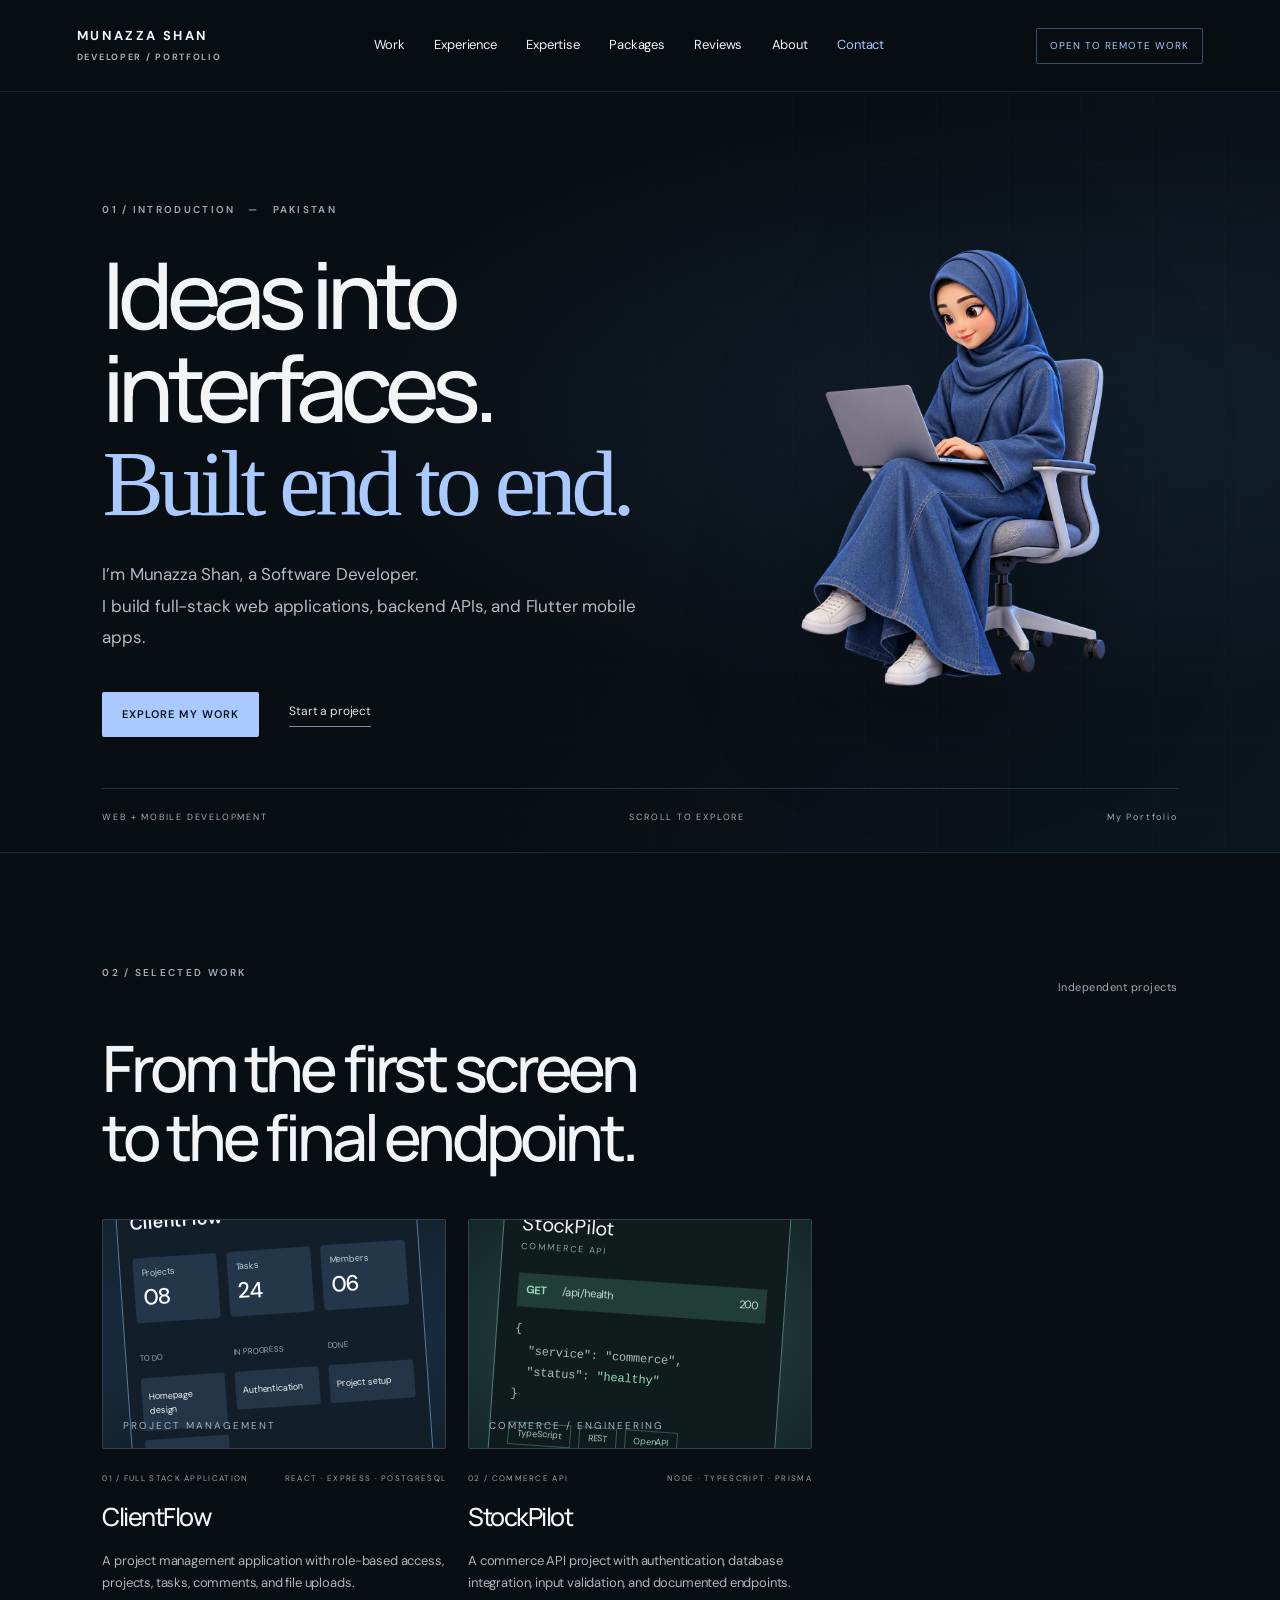
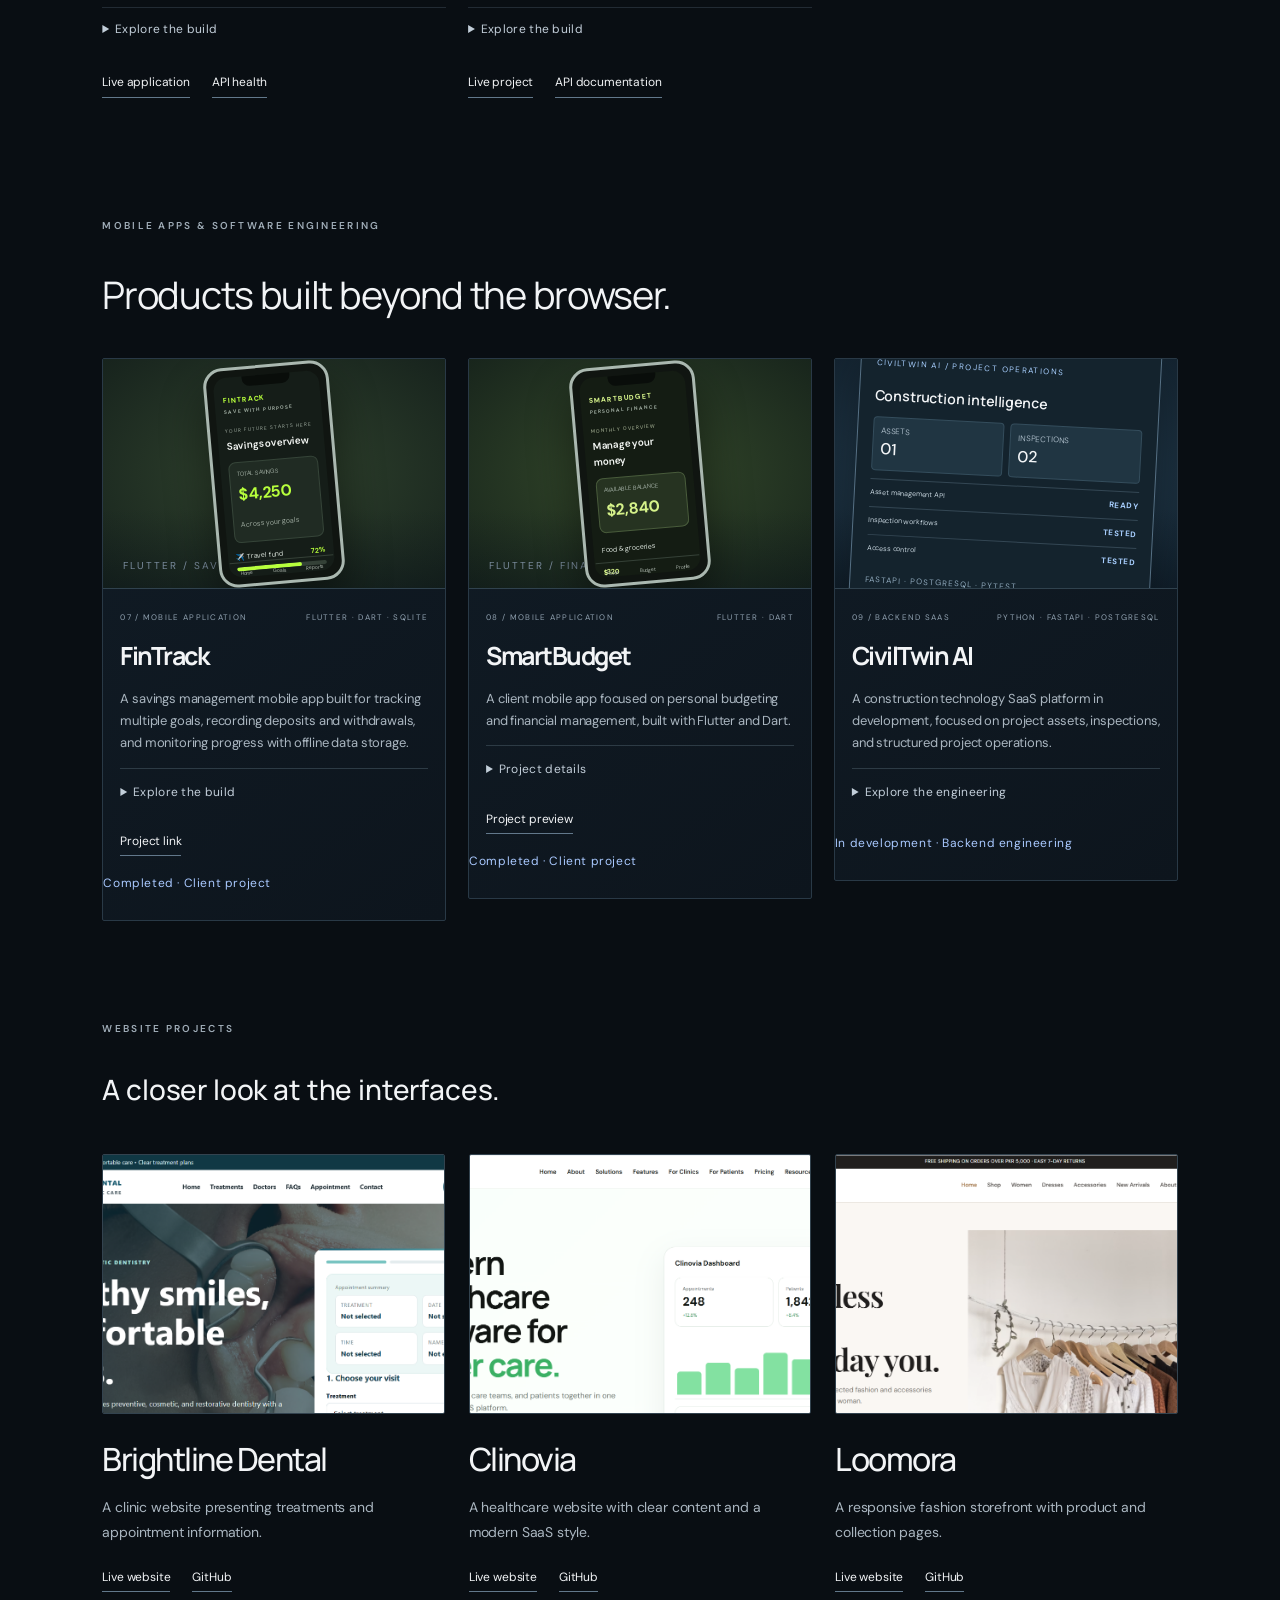
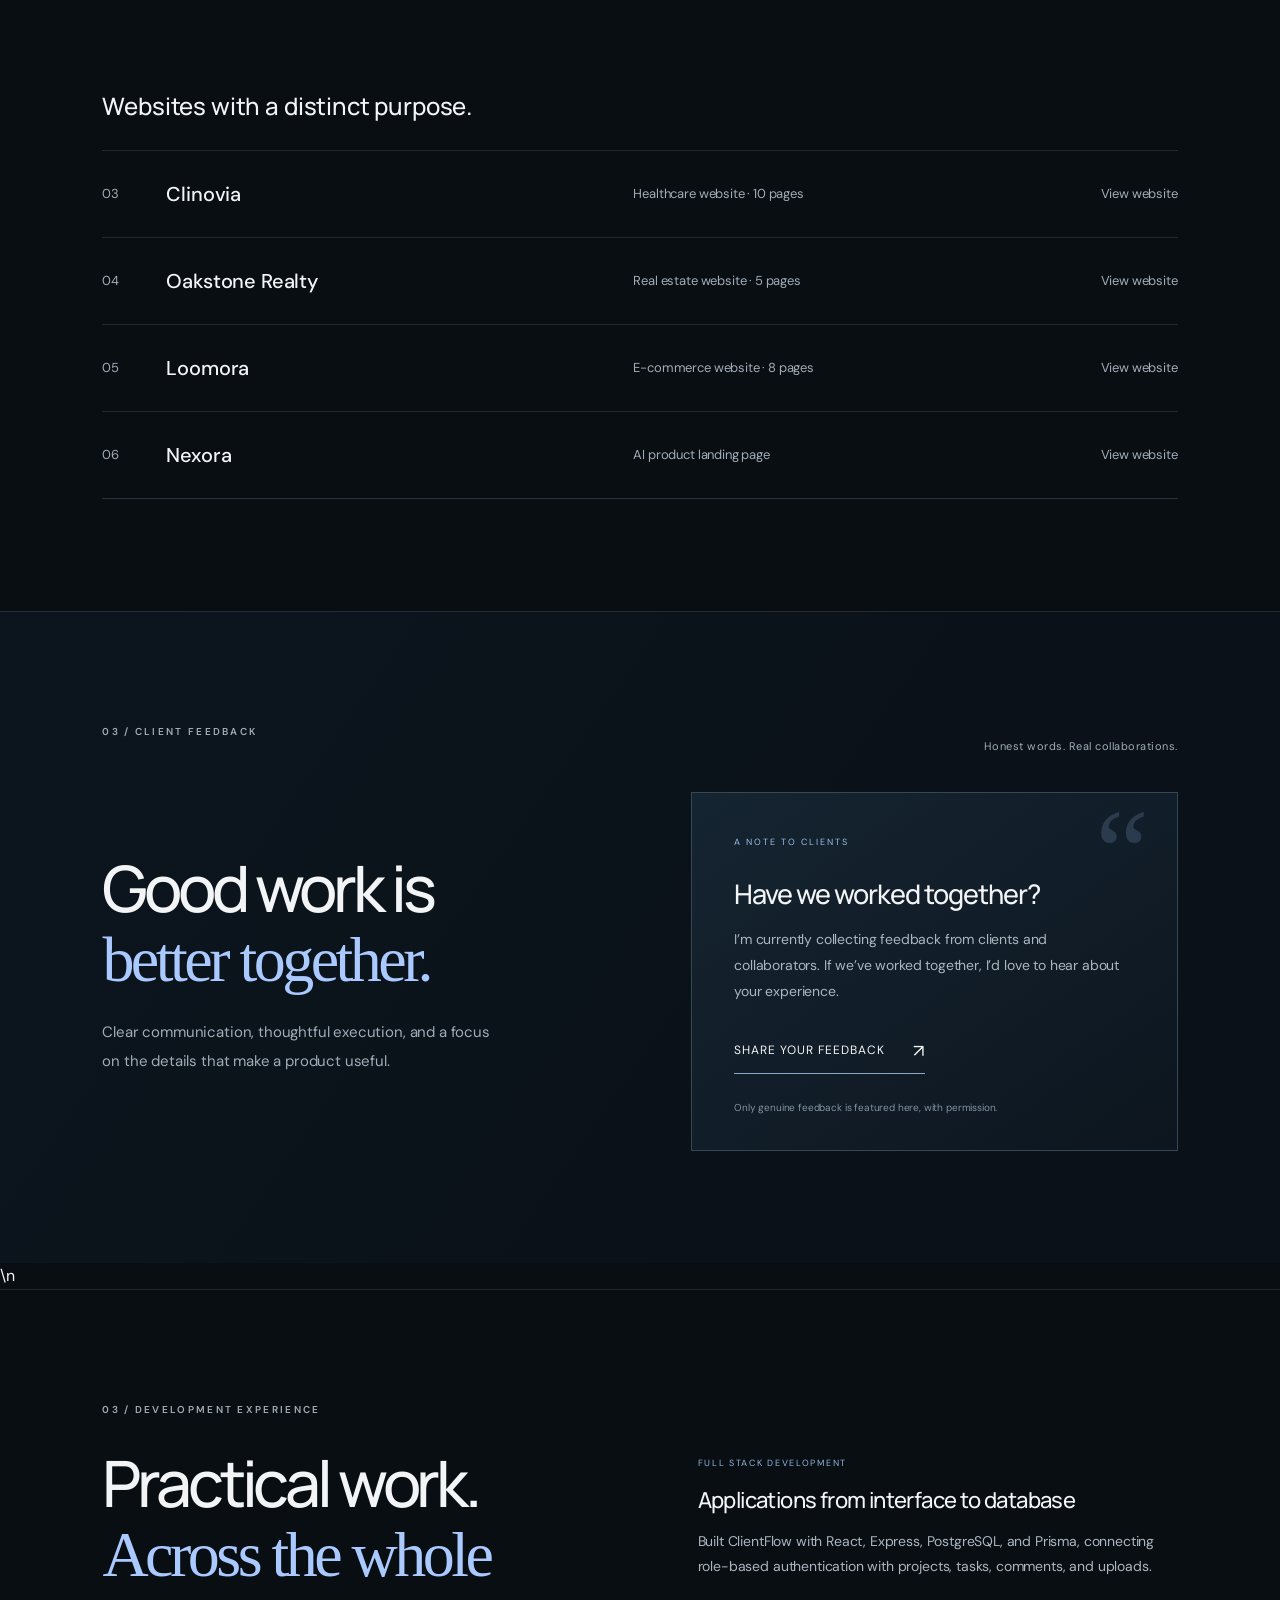
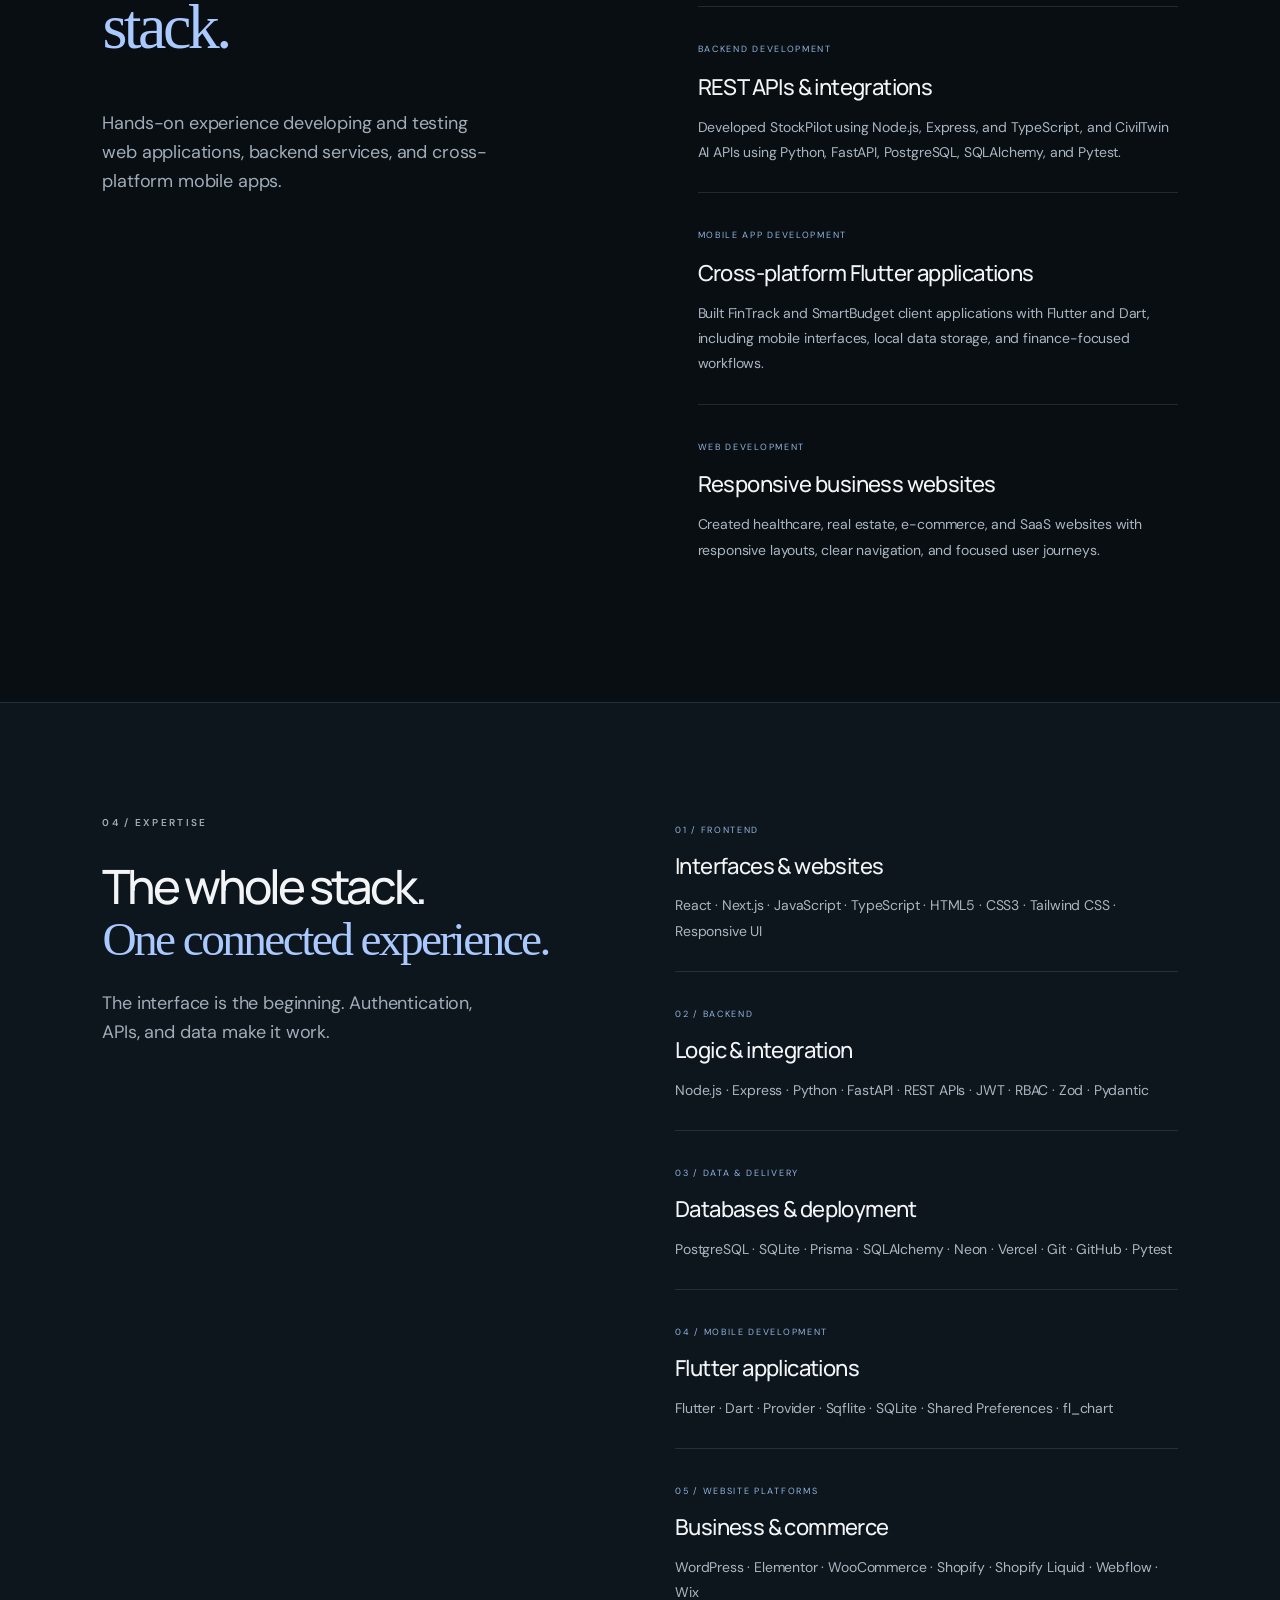
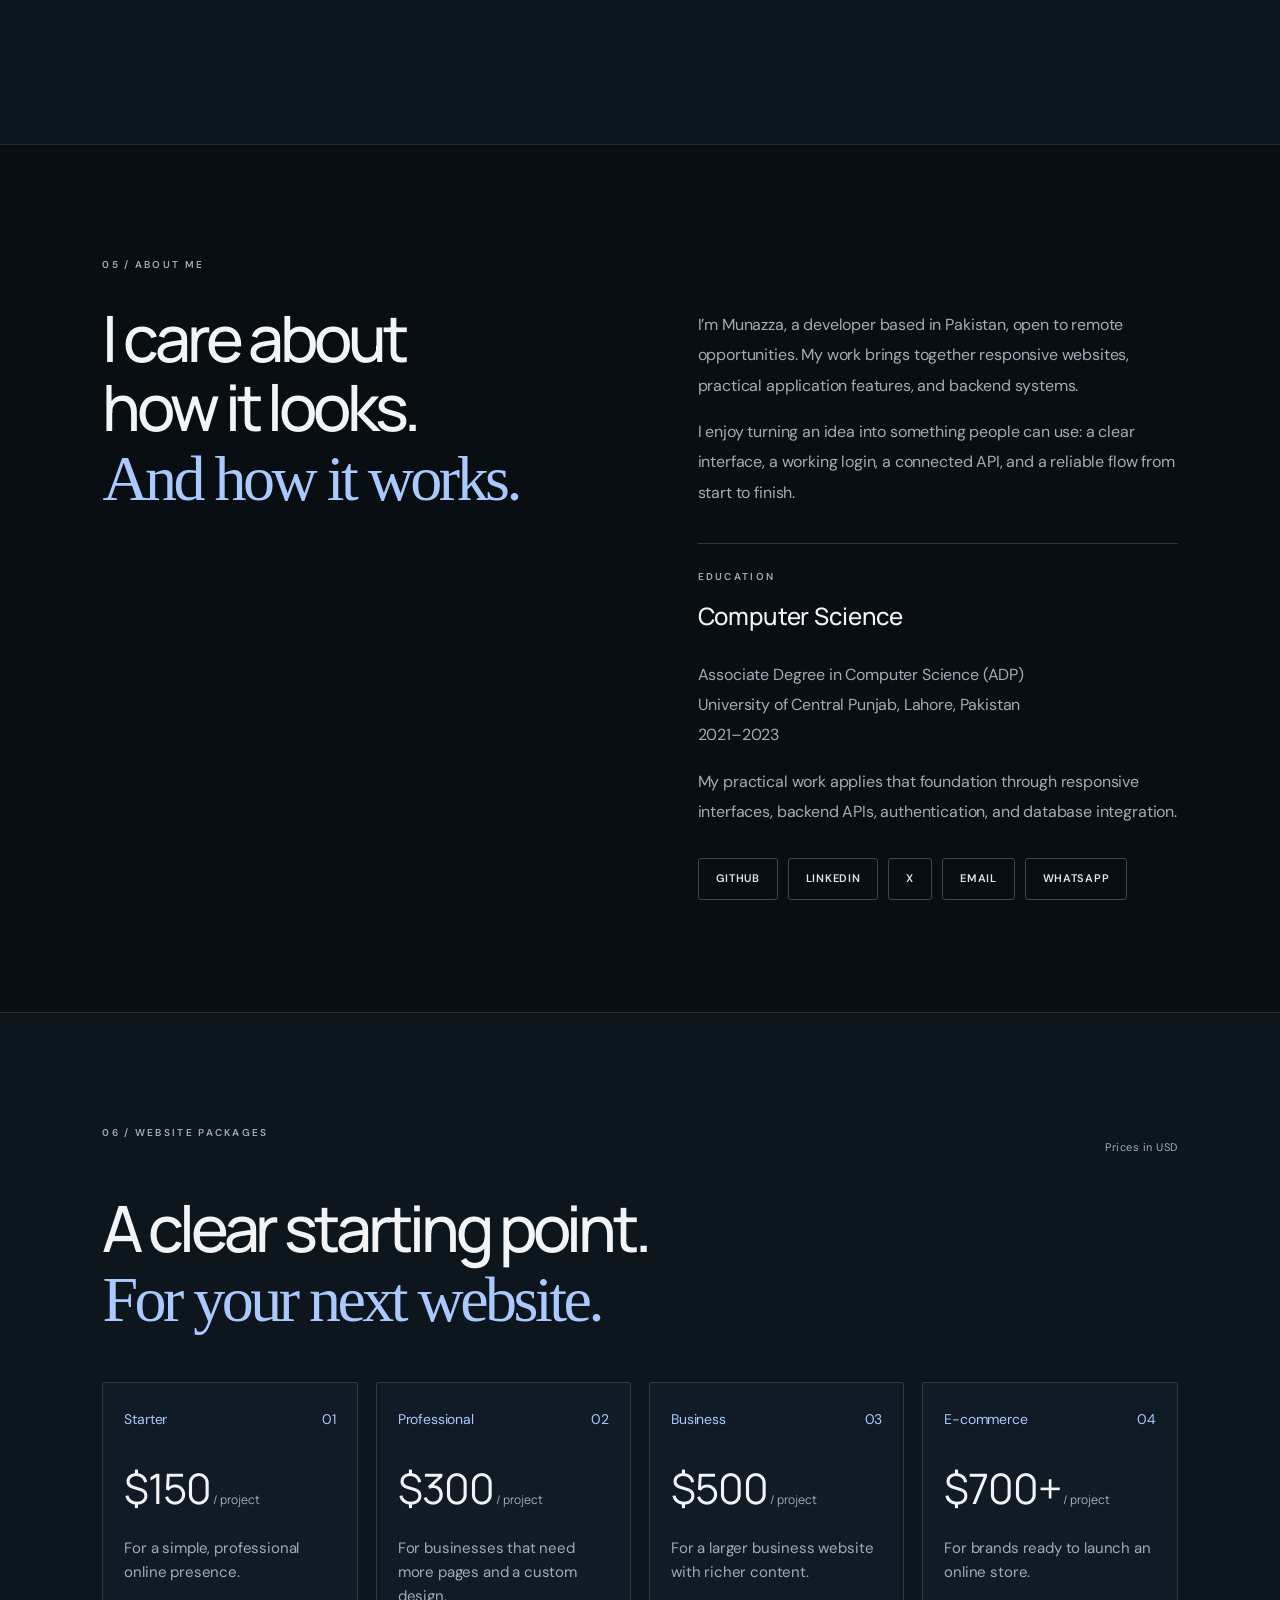
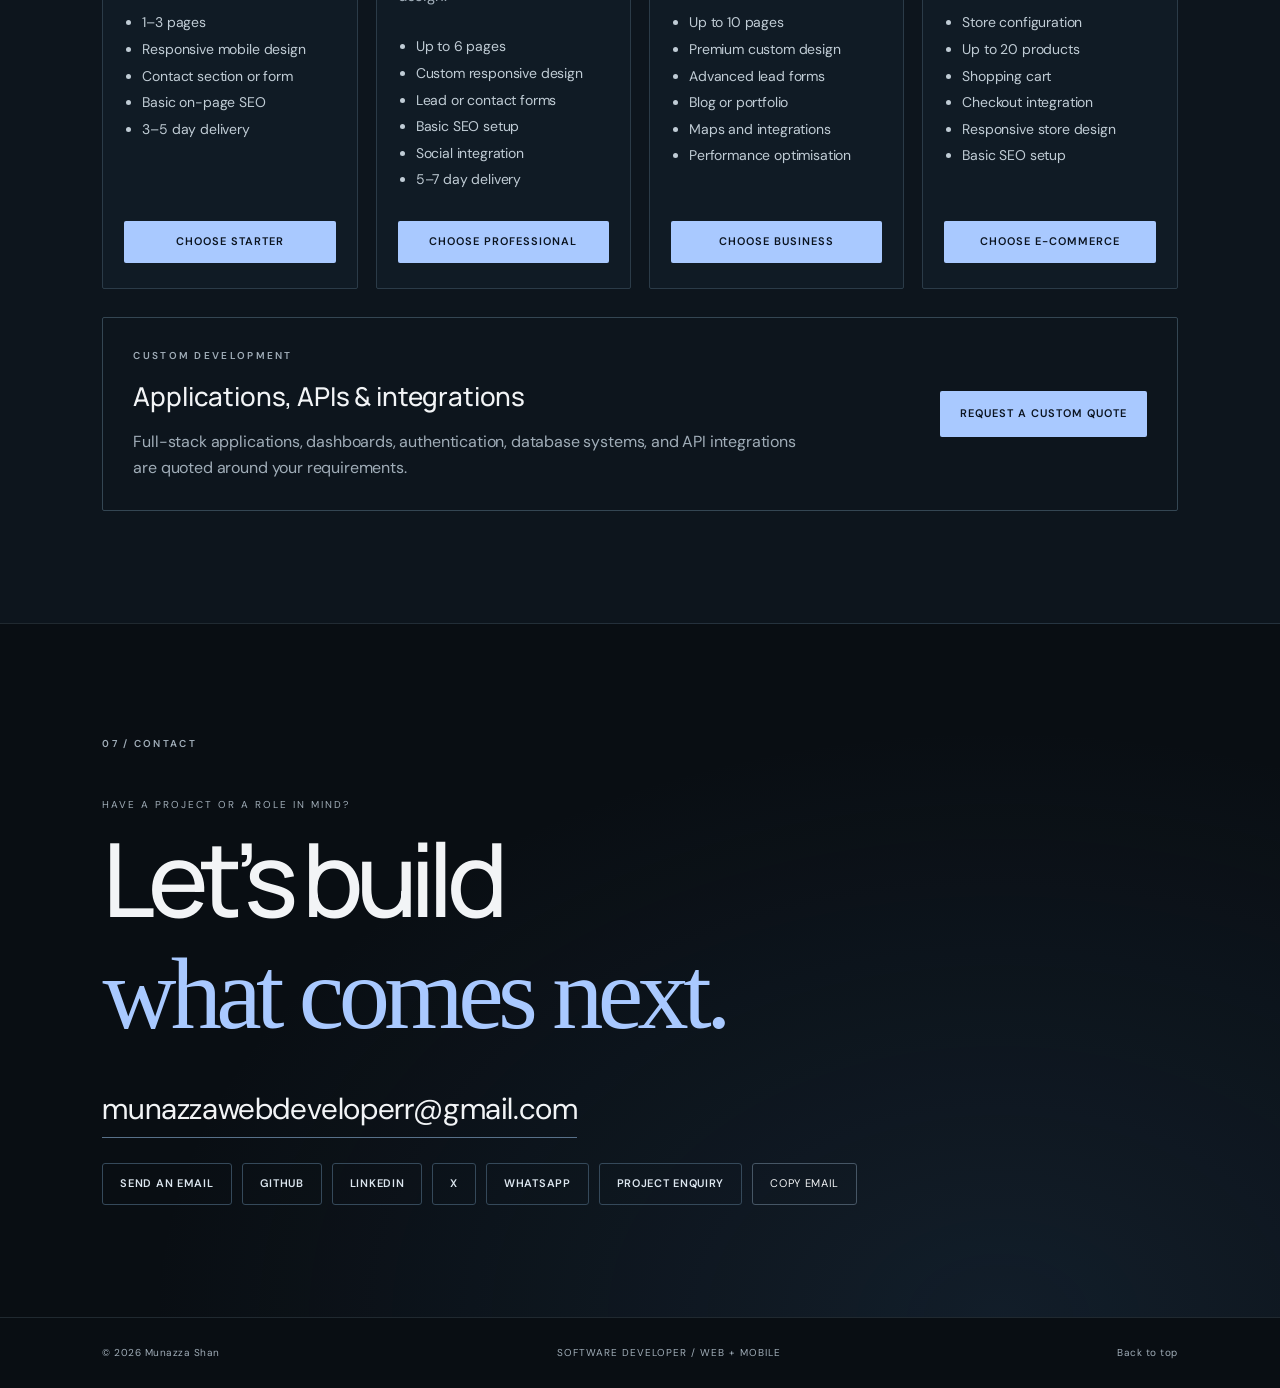
==== commit e87052e5: "Add Packages link to main navigation" ====
--- a/index.html
+++ b/index.html
@@ -1,6 +1,6 @@
 <!doctype html>
 <html lang="en"><head><meta charset="UTF-8"><meta name="viewport" content="width=device-width, initial-scale=1"><title>Munazza Shan — Software Developer | Full Stack & Flutter</title><meta name="description" content="Software Developer building full-stack web applications, backend APIs, SaaS platforms, and Flutter mobile apps. Explore Munazza Shan’s projects."><link rel="icon" type="image/svg+xml" href="data:image/svg+xml,%3Csvg xmlns='http://www.w3.org/2000/svg' viewBox='0 0 40 40'%3E%3Crect width='40' height='40' rx='8' fill='%230d1419'/%3E%3Ctext x='6' y='28' fill='%23a8c9ff' font-family='Arial' font-size='24'%3EM%3C/text%3E%3C/svg%3E"><link rel="stylesheet" href="style.css?v=20261107-editorial"></head><body>
-<a class="skip" href="#work">Skip to projects</a><header><a class="brand" href="#home">MUNAZZA SHAN<span>DEVELOPER / PORTFOLIO</span></a><nav aria-label="Main navigation"><a href="#work">Work</a><a href="#experience">Experience</a><a href="#expertise">Expertise</a><a href="#reviews">Reviews</a><a href="#about">About</a><a href="#contact">Contact</a></nav><a class="availability" href="#contact">Open to remote work</a></header>
+<a class="skip" href="#work">Skip to projects</a><header><a class="brand" href="#home">MUNAZZA SHAN<span>DEVELOPER / PORTFOLIO</span></a><nav aria-label="Main navigation"><a href="#work">Work</a><a href="#experience">Experience</a><a href="#expertise">Expertise</a><a href="#packages">Packages</a><a href="#reviews">Reviews</a><a href="#about">About</a><a href="#contact">Contact</a></nav><a class="availability" href="#contact">Open to remote work</a></header>
 <main><section class="hero" id="home"><div class="hero-copy"><p class="eyebrow">01 / INTRODUCTION &nbsp; — &nbsp; PAKISTAN</p><h1>Ideas into<br>interfaces.<br><em>Built end to end.</em></h1><p class="intro">I’m Munazza Shan, a Software Developer.<br>I build full-stack web applications, backend APIs, and Flutter mobile apps.</p><div class="actions"><a class="button" href="#work">Explore my work</a><a class="text-link" href="inquiry-form.html">Start a project</a></div></div>
 <div class="character-stage"><img class="developer-character" src="assets/denim-developer.png" alt="Cartoon developer in a blue denim abaya and hijab, seated with a laptop" width="1280" height="1280" fetchpriority="high"></div><div class="hero-bottom"><span>WEB + MOBILE DEVELOPMENT</span><span>SCROLL TO EXPLORE</span><span>My Portfolio</span></div></section>
 <section class="work section" id="work"><div class="section-top"><p class="eyebrow">02 / SELECTED WORK</p><span>Independent projects</span></div><h2>From the first screen<br>to the final endpoint.</h2><div class="project-grid"><article class="project featured"><div class="project-visual flow-visual"><div class="mini-app"><div class="mini-heading">ClientFlow <span>WORKSPACE</span></div><div class="mini-stat"><div>Projects<b>08</b></div><div>Tasks<b>24</b></div><div>Members<b>06</b></div></div><div class="mini-columns"><div><span>TO DO</span><i>Homepage design</i><i>API integration</i></div><div><span>IN PROGRESS</span><i>Authentication</i></div><div><span>DONE</span><i>Project setup</i></div></div></div><span class="visual-label">PROJECT MANAGEMENT</span></div><div class="project-meta"><span>01 / FULL STACK APPLICATION</span><span>REACT · EXPRESS · POSTGRESQL</span></div><h3>ClientFlow</h3><p>A project management application with role-based access, projects, tasks, comments, and file uploads.</p><details><summary>Explore the build</summary><p>React frontend and Express REST API, with PostgreSQL through Prisma. JWT cookie authentication supports Admin, Manager, and Member roles. The application includes filtering, pagination, Cloudinary uploads, and email integration.</p></details><div class="project-links"><a href="https://clientflow-pern-client.vercel.app/" target="_blank" rel="noopener">Live application</a><a href="https://clientflow-pern-server.vercel.app/api/health" target="_blank" rel="noopener">API health</a></div></article>
--- a/style.css
+++ b/style.css
@@ -259,3 +259,15 @@
  .mobile-project-card .phone-frame{width:145px;height:250px}
  .project h3,.mobile-project-card>h3{font-size:27px}
 }
+
+
+/* Clear, consistent social and contact links */
+.social-buttons{display:flex;flex-wrap:wrap;align-items:center;gap:10px;margin-top:30px}
+.social-buttons a,.contact-links>a{display:inline-flex;align-items:center;justify-content:center;min-height:42px;padding:0 17px;border:1px solid #35495a;border-radius:3px;color:#dce6ef;font-size:11px;font-weight:600;letter-spacing:.7px;text-transform:uppercase;transition:background .2s,border-color .2s,color .2s}
+.social-buttons a:hover,.contact-links>a:hover{background:rgba(169,201,255,.09);border-color:var(--accent);color:var(--accent)}
+.contact-links{display:flex;flex-wrap:wrap;align-items:center;gap:10px;margin-top:30px}
+.contact-links button{min-height:42px;padding:0 17px;border-radius:3px;font-size:11px;letter-spacing:.7px;text-transform:uppercase}
+@media(max-width:700px){
+ .social-buttons,.contact-links{gap:9px}
+ .social-buttons a,.contact-links>a,.contact-links button{min-height:40px;padding:0 14px;font-size:10px}
+}
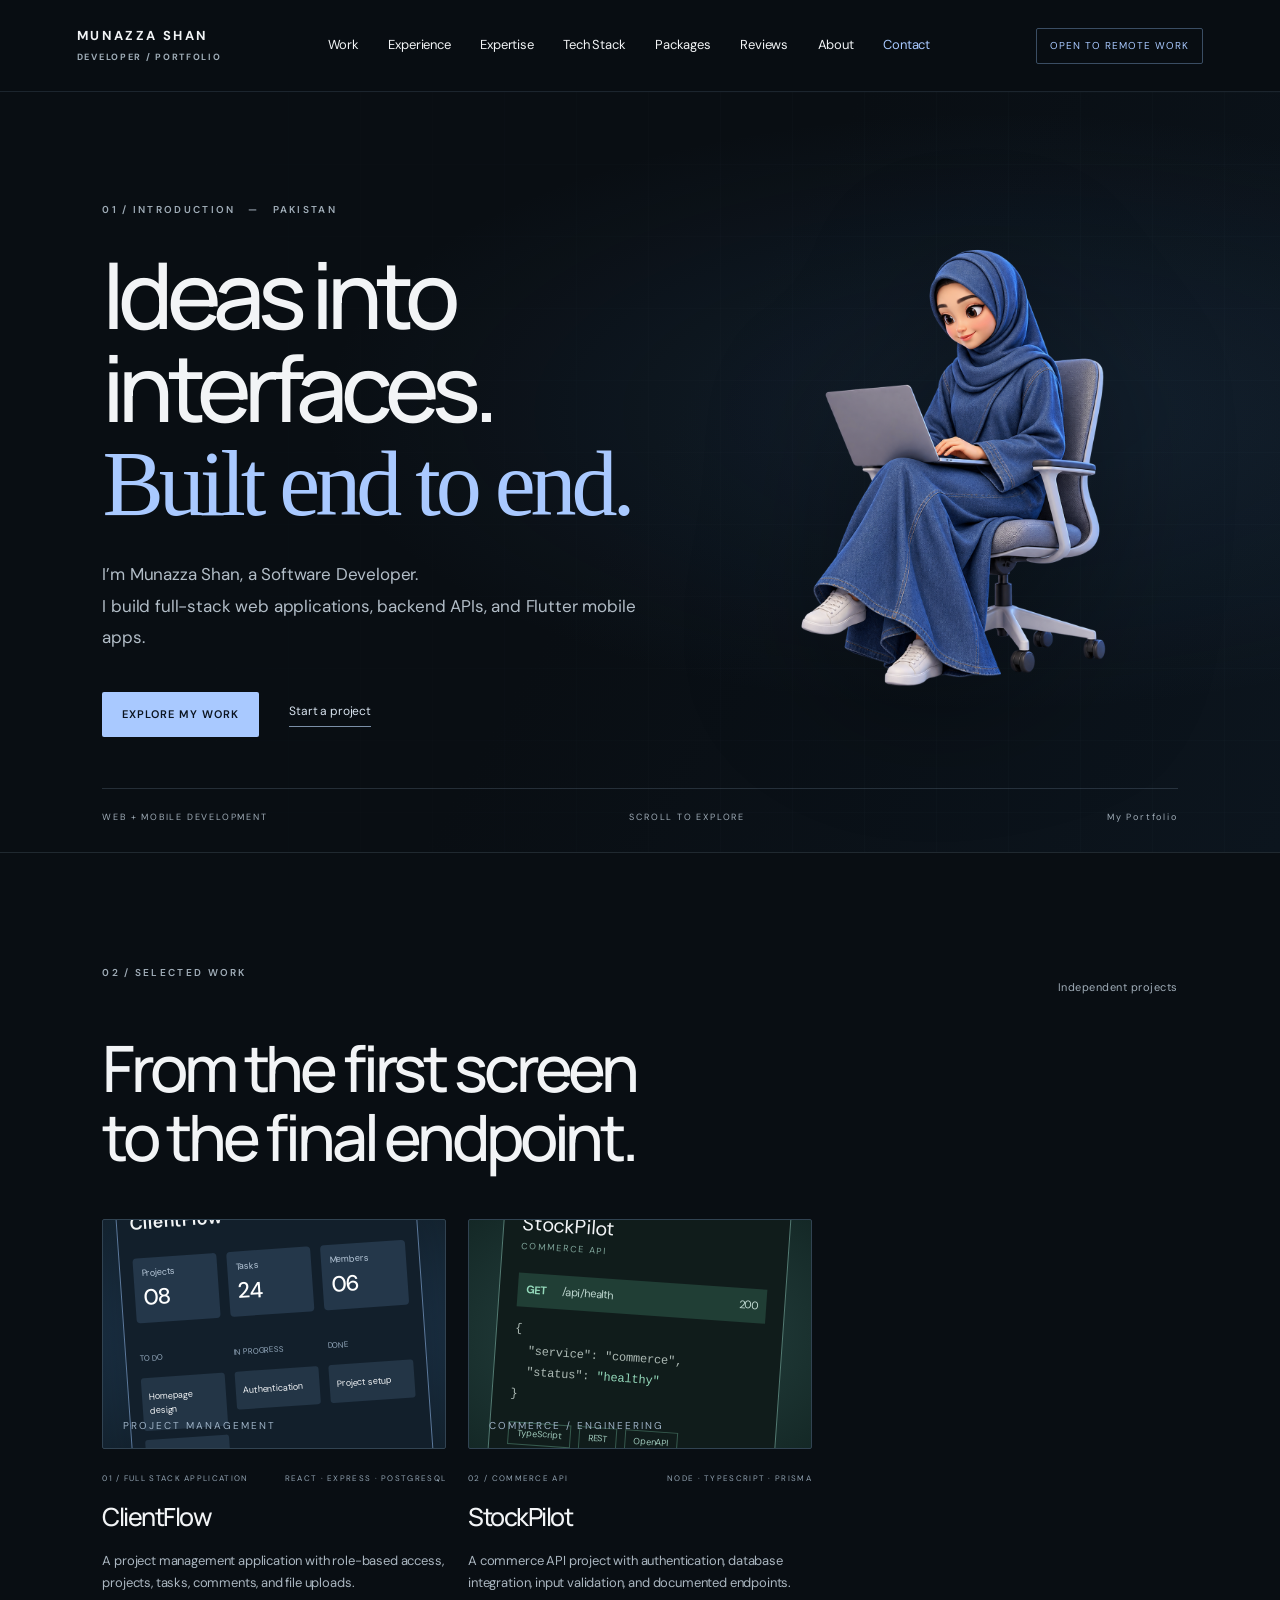
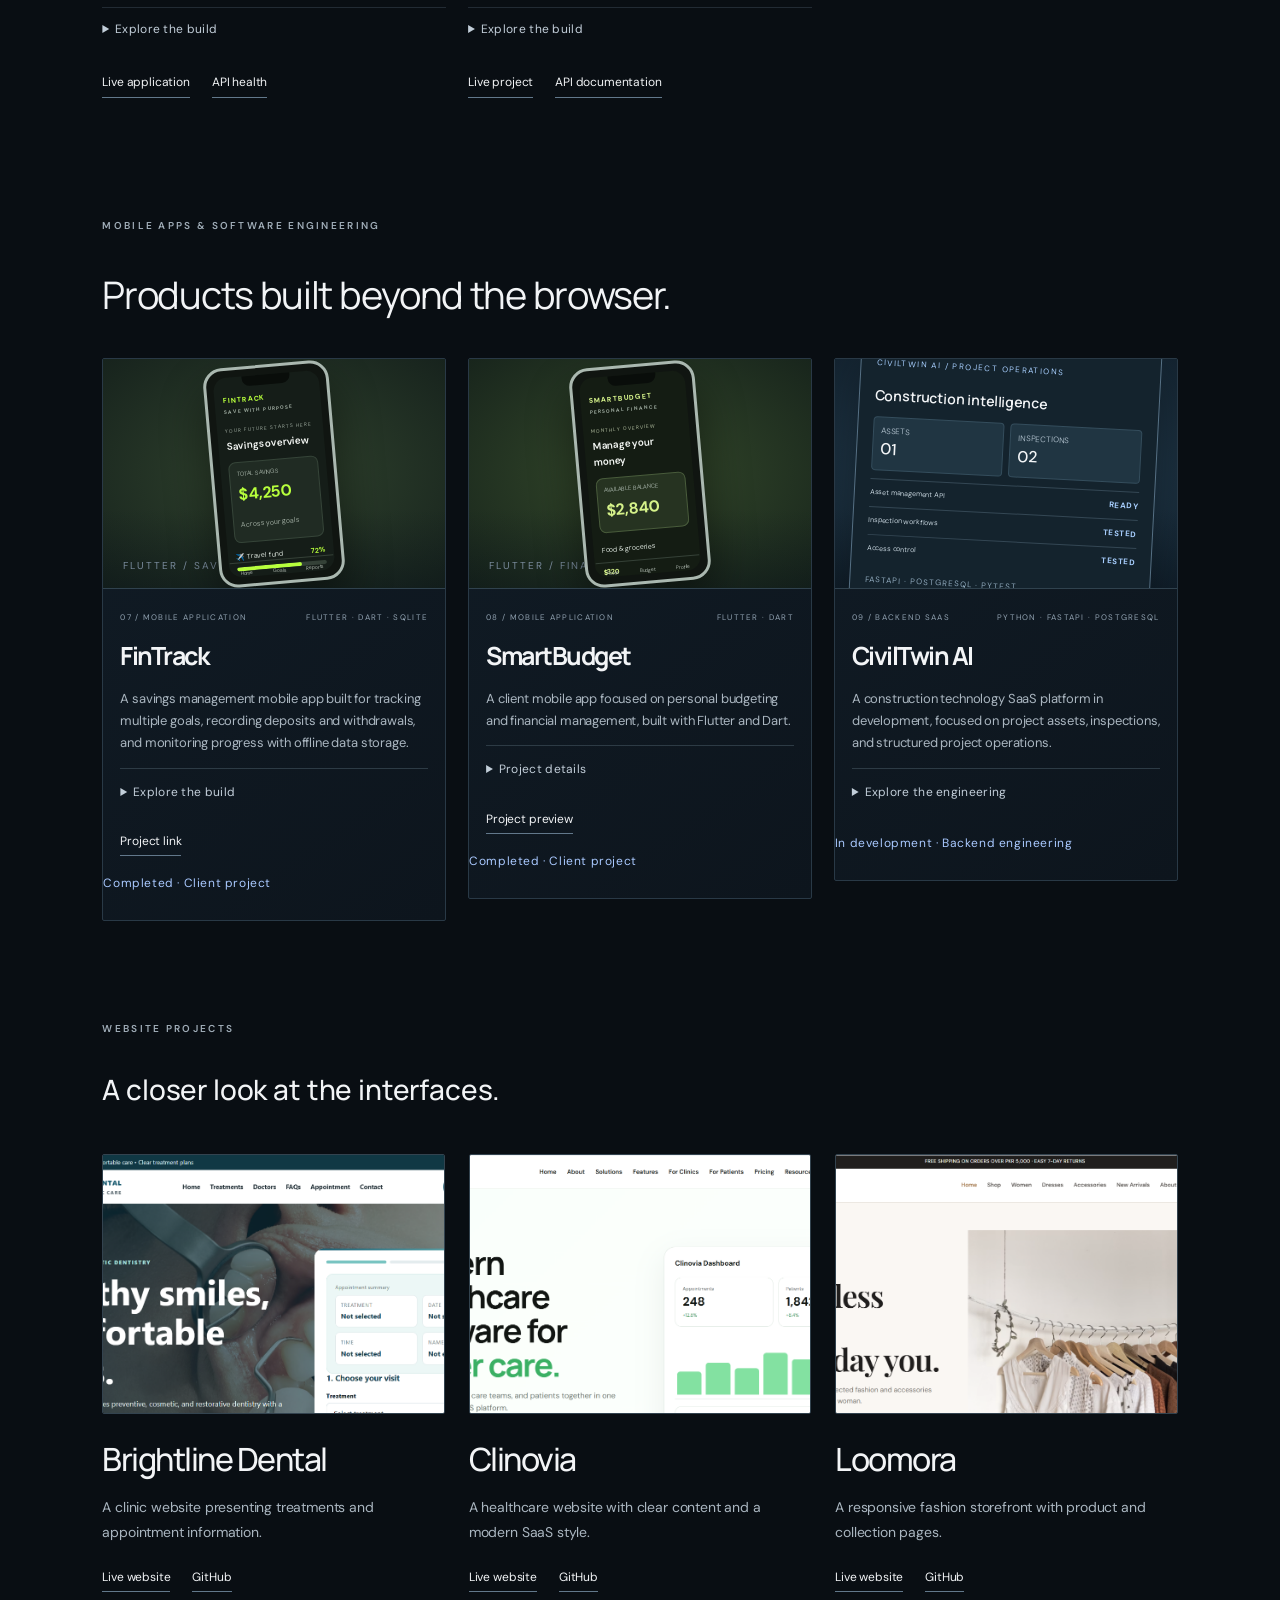
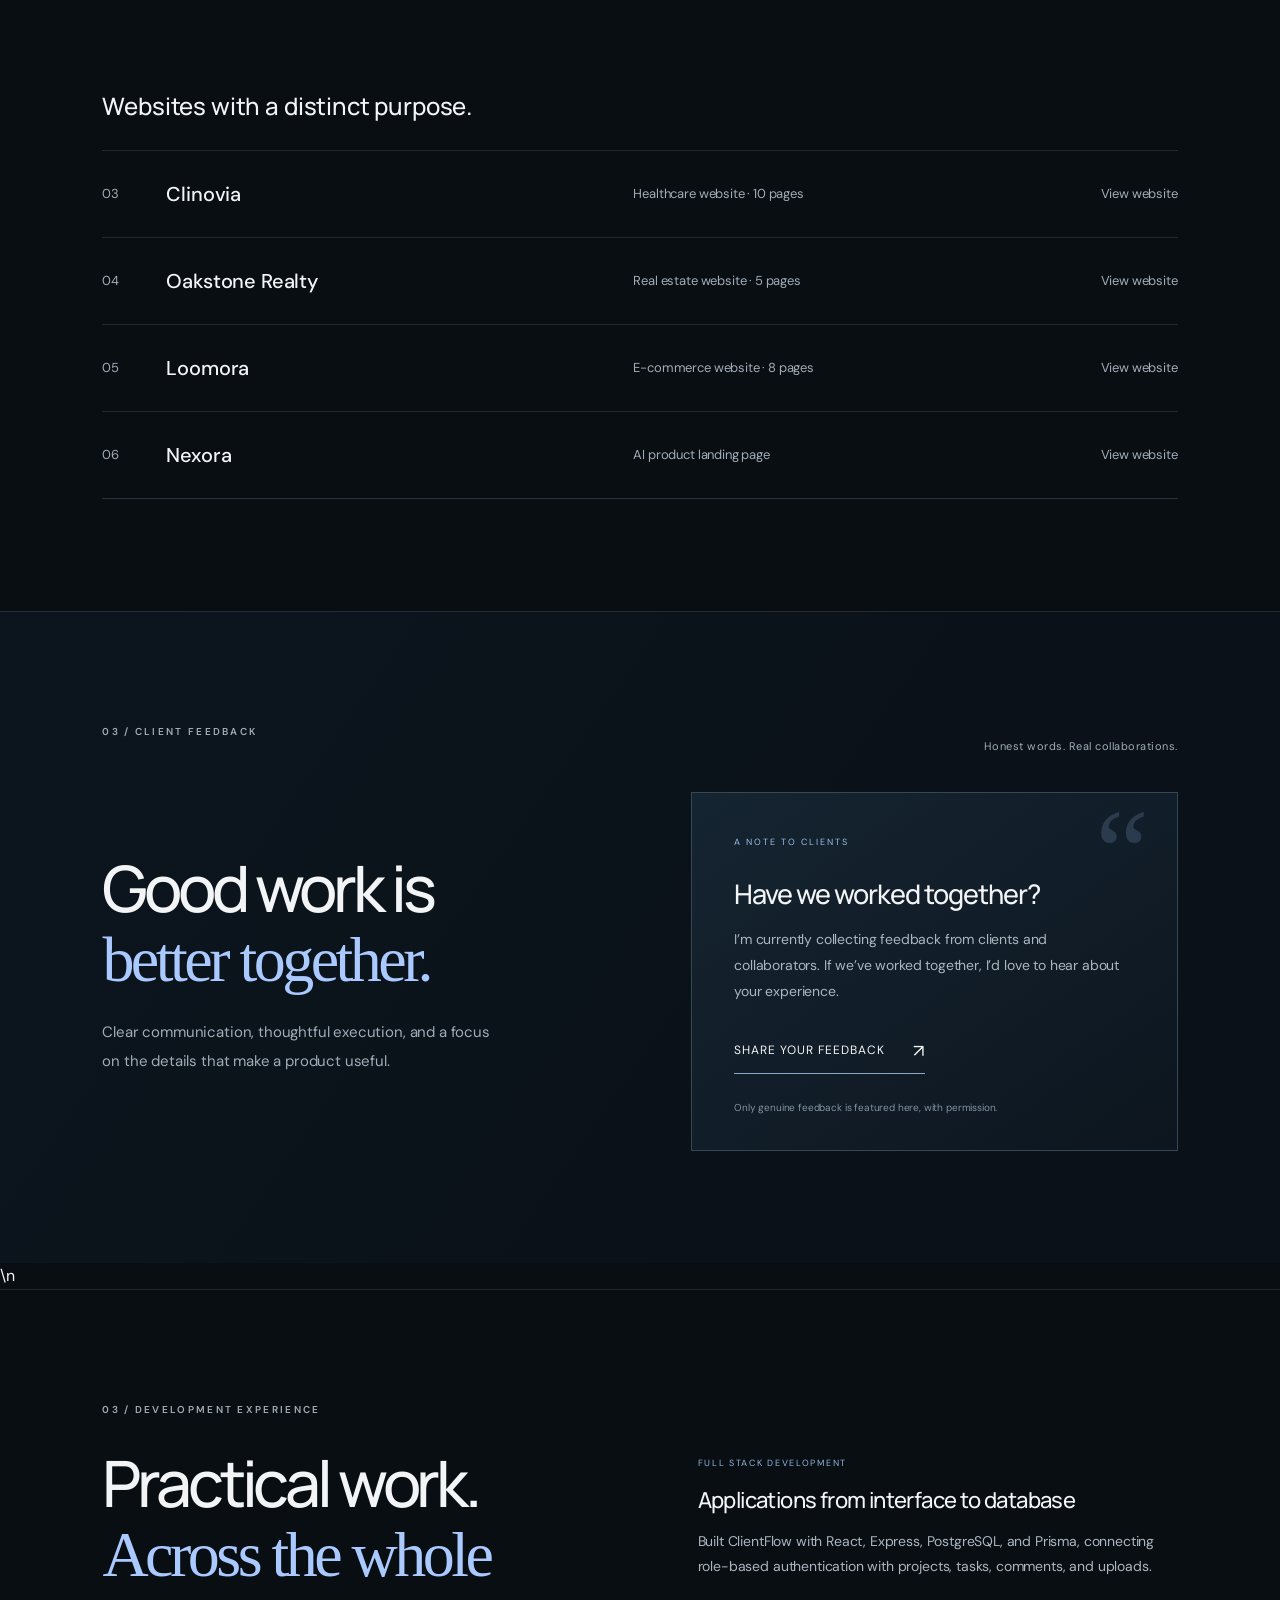
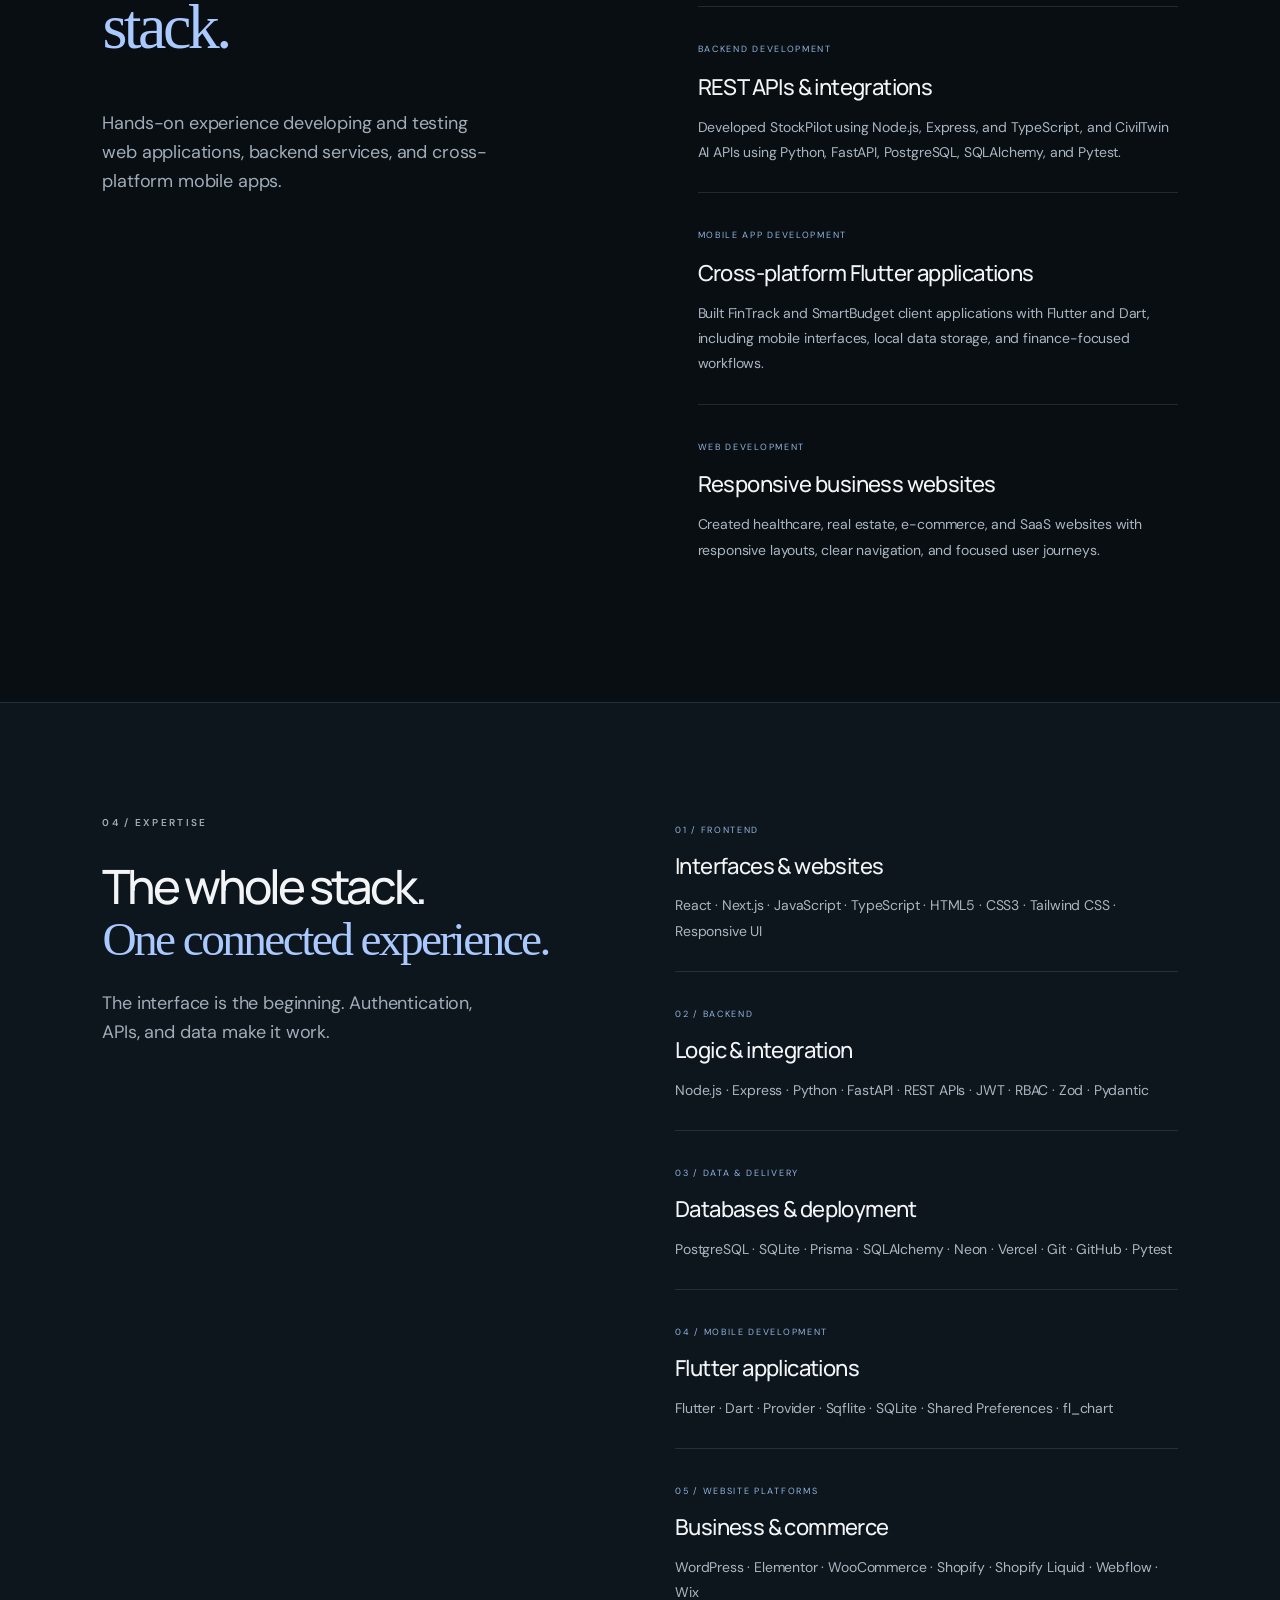
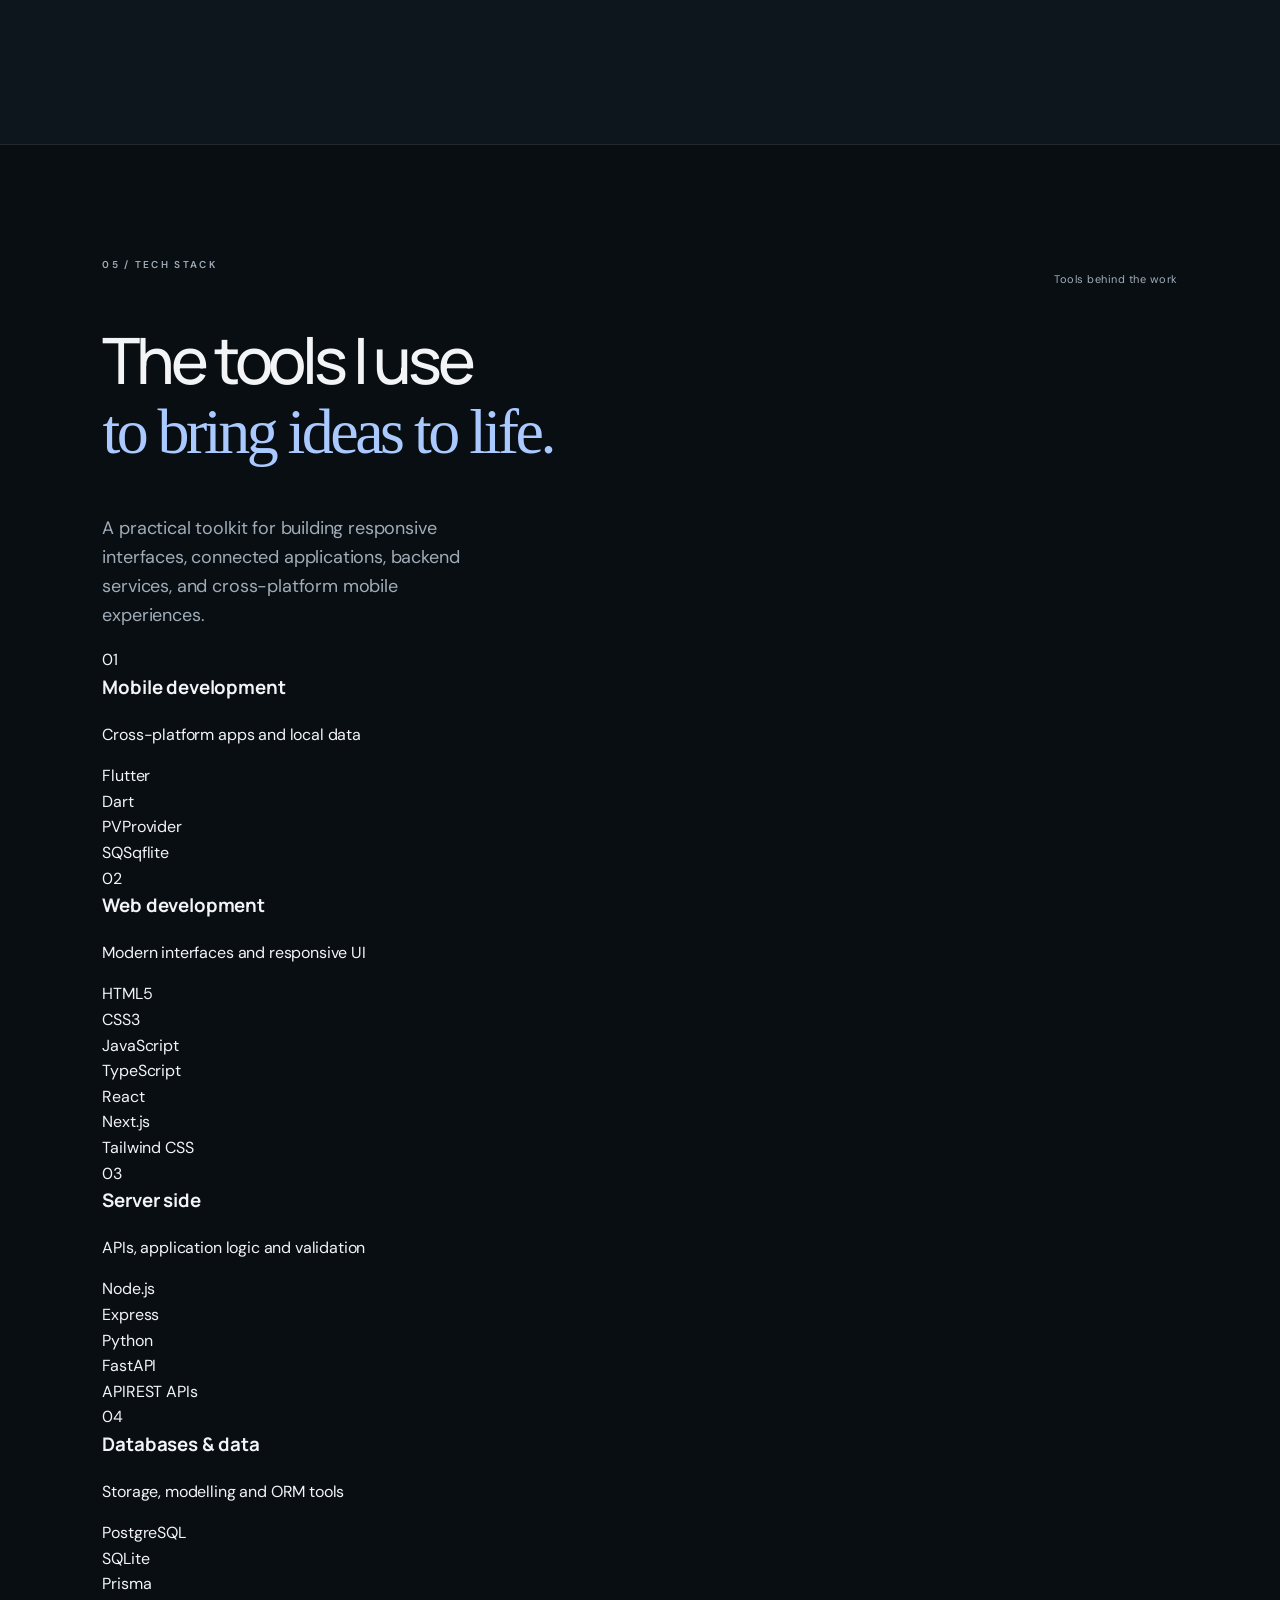
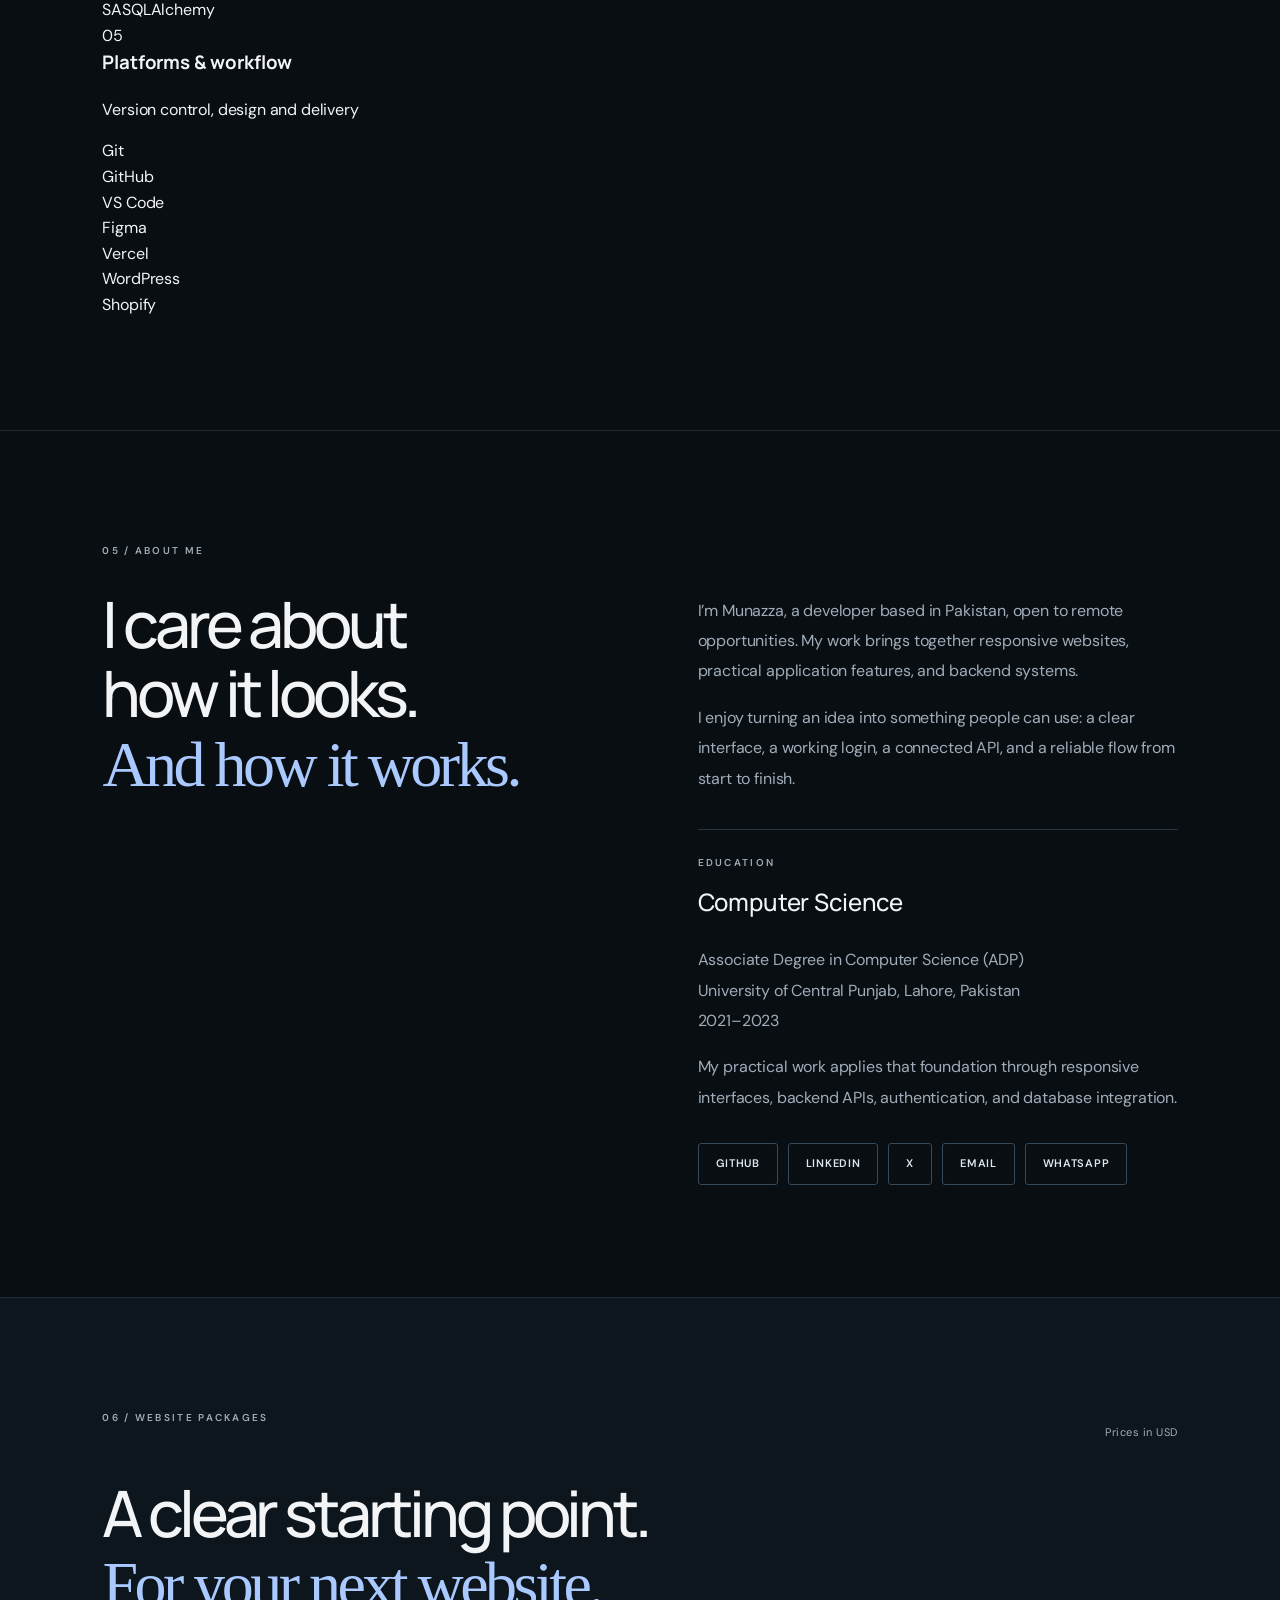
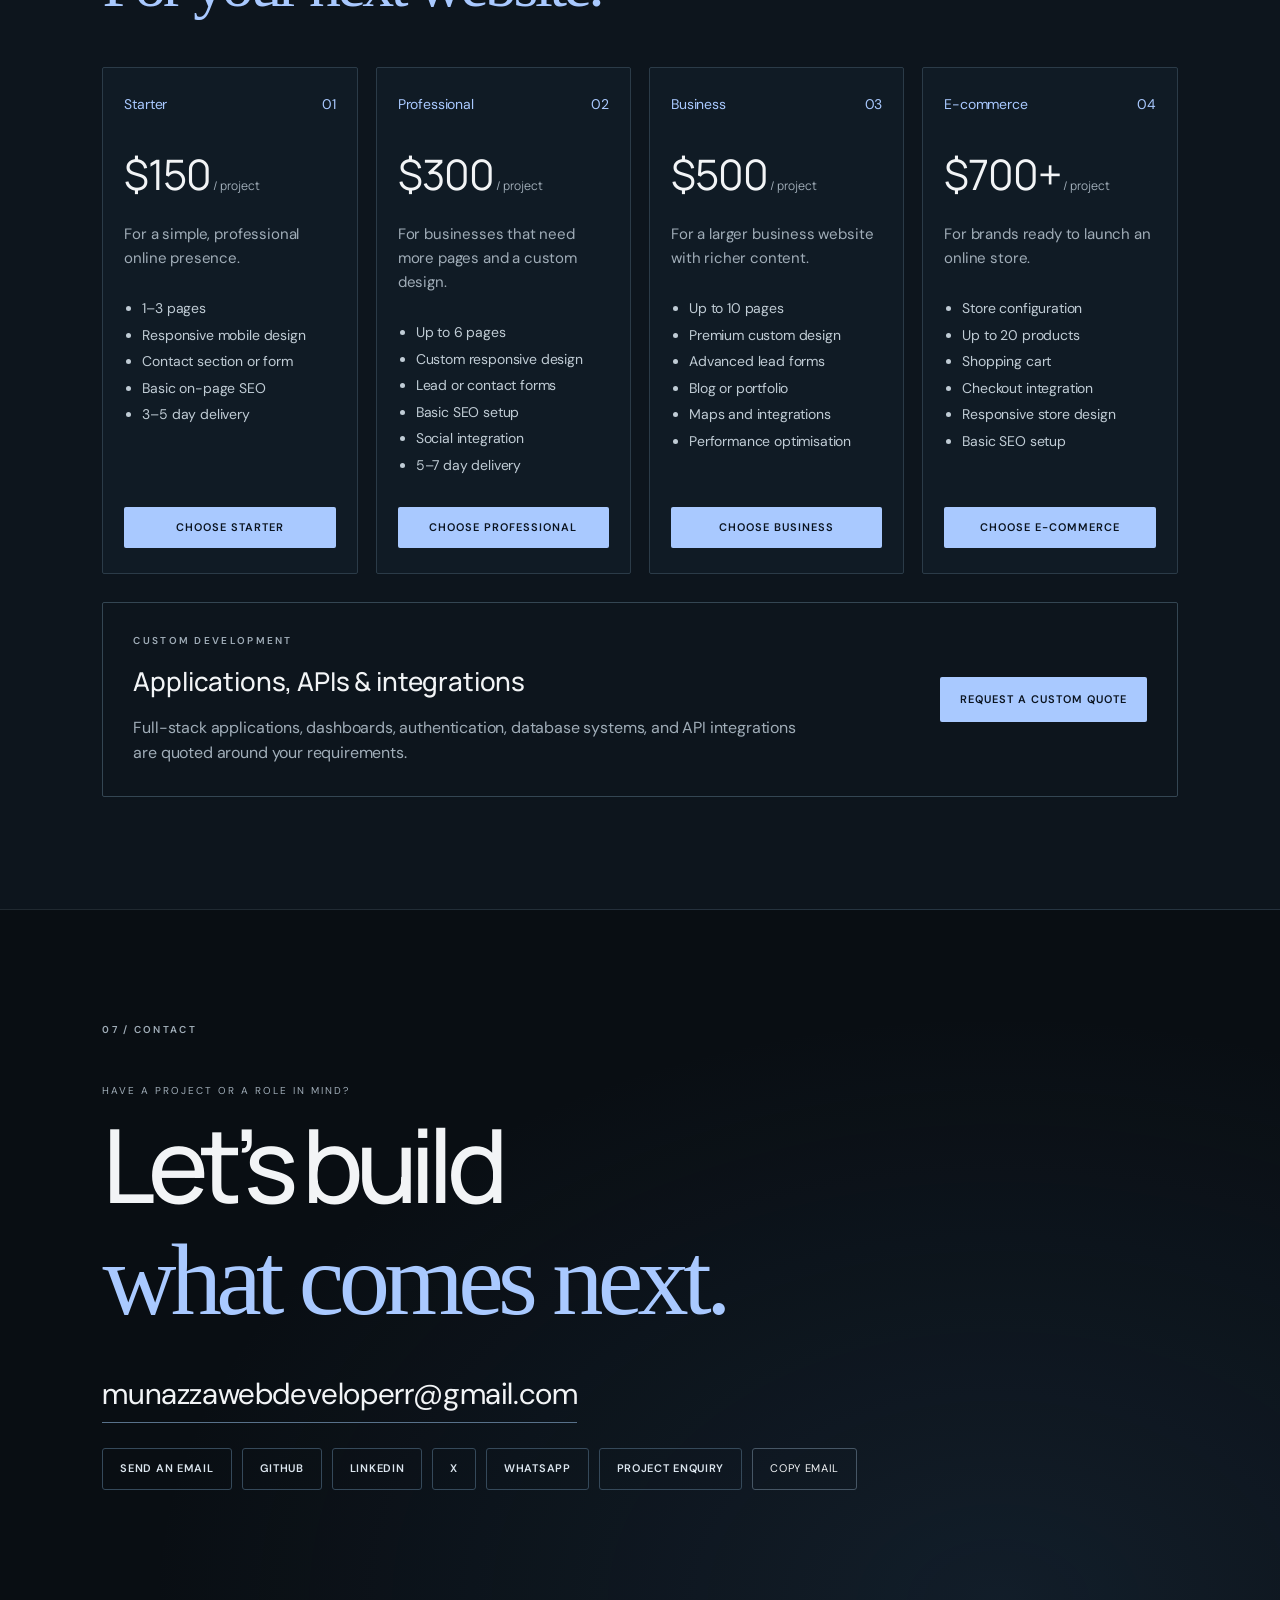
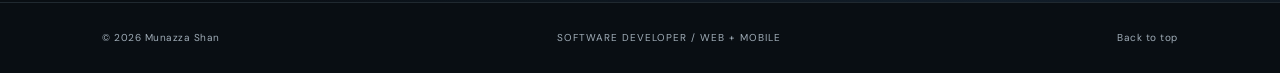
==== commit 67022e29: "Add categorized tech stack section" ====
--- a/index.html
+++ b/index.html
@@ -1,6 +1,6 @@
 <!doctype html>
 <html lang="en"><head><meta charset="UTF-8"><meta name="viewport" content="width=device-width, initial-scale=1"><title>Munazza Shan — Software Developer | Full Stack & Flutter</title><meta name="description" content="Software Developer building full-stack web applications, backend APIs, SaaS platforms, and Flutter mobile apps. Explore Munazza Shan’s projects."><link rel="icon" type="image/svg+xml" href="data:image/svg+xml,%3Csvg xmlns='http://www.w3.org/2000/svg' viewBox='0 0 40 40'%3E%3Crect width='40' height='40' rx='8' fill='%230d1419'/%3E%3Ctext x='6' y='28' fill='%23a8c9ff' font-family='Arial' font-size='24'%3EM%3C/text%3E%3C/svg%3E"><link rel="stylesheet" href="style.css?v=20261107-editorial"></head><body>
-<a class="skip" href="#work">Skip to projects</a><header><a class="brand" href="#home">MUNAZZA SHAN<span>DEVELOPER / PORTFOLIO</span></a><nav aria-label="Main navigation"><a href="#work">Work</a><a href="#experience">Experience</a><a href="#expertise">Expertise</a><a href="#packages">Packages</a><a href="#reviews">Reviews</a><a href="#about">About</a><a href="#contact">Contact</a></nav><a class="availability" href="#contact">Open to remote work</a></header>
+<a class="skip" href="#work">Skip to projects</a><header><a class="brand" href="#home">MUNAZZA SHAN<span>DEVELOPER / PORTFOLIO</span></a><nav aria-label="Main navigation"><a href="#work">Work</a><a href="#experience">Experience</a><a href="#expertise">Expertise</a><a href="#tech-stack">Tech Stack</a><a href="#packages">Packages</a><a href="#reviews">Reviews</a><a href="#about">About</a><a href="#contact">Contact</a></nav><a class="availability" href="#contact">Open to remote work</a></header>
 <main><section class="hero" id="home"><div class="hero-copy"><p class="eyebrow">01 / INTRODUCTION &nbsp; — &nbsp; PAKISTAN</p><h1>Ideas into<br>interfaces.<br><em>Built end to end.</em></h1><p class="intro">I’m Munazza Shan, a Software Developer.<br>I build full-stack web applications, backend APIs, and Flutter mobile apps.</p><div class="actions"><a class="button" href="#work">Explore my work</a><a class="text-link" href="inquiry-form.html">Start a project</a></div></div>
 <div class="character-stage"><img class="developer-character" src="assets/denim-developer.png" alt="Cartoon developer in a blue denim abaya and hijab, seated with a laptop" width="1280" height="1280" fetchpriority="high"></div><div class="hero-bottom"><span>WEB + MOBILE DEVELOPMENT</span><span>SCROLL TO EXPLORE</span><span>My Portfolio</span></div></section>
 <section class="work section" id="work"><div class="section-top"><p class="eyebrow">02 / SELECTED WORK</p><span>Independent projects</span></div><h2>From the first screen<br>to the final endpoint.</h2><div class="project-grid"><article class="project featured"><div class="project-visual flow-visual"><div class="mini-app"><div class="mini-heading">ClientFlow <span>WORKSPACE</span></div><div class="mini-stat"><div>Projects<b>08</b></div><div>Tasks<b>24</b></div><div>Members<b>06</b></div></div><div class="mini-columns"><div><span>TO DO</span><i>Homepage design</i><i>API integration</i></div><div><span>IN PROGRESS</span><i>Authentication</i></div><div><span>DONE</span><i>Project setup</i></div></div></div><span class="visual-label">PROJECT MANAGEMENT</span></div><div class="project-meta"><span>01 / FULL STACK APPLICATION</span><span>REACT · EXPRESS · POSTGRESQL</span></div><h3>ClientFlow</h3><p>A project management application with role-based access, projects, tasks, comments, and file uploads.</p><details><summary>Explore the build</summary><p>React frontend and Express REST API, with PostgreSQL through Prisma. JWT cookie authentication supports Admin, Manager, and Member roles. The application includes filtering, pagination, Cloudinary uploads, and email integration.</p></details><div class="project-links"><a href="https://clientflow-pern-client.vercel.app/" target="_blank" rel="noopener">Live application</a><a href="https://clientflow-pern-server.vercel.app/api/health" target="_blank" rel="noopener">API health</a></div></article>
@@ -28,5 +28,49 @@
 <div class="review-empty"><span class="quote-mark" aria-hidden="true">“</span><p class="review-kicker">A NOTE TO CLIENTS</p><h3>Have we worked together?</h3><p>I’m currently collecting feedback from clients and collaborators. If we’ve worked together, I’d love to hear about your experience.</p><a class="review-link" href="mailto:munazzawebdeveloperr@gmail.com?subject=Portfolio%20testimonial">Share your feedback <span aria-hidden="true">↗</span></a><small>Only genuine feedback is featured here, with permission.</small></div>
 </div>
 </section>\n<section class="section experience" id="experience"><p class="eyebrow">03 / DEVELOPMENT EXPERIENCE</p><div class="experience-layout"><div><h2>Practical work.<br><em>Across the whole stack.</em></h2><p class="section-description">Hands-on experience developing and testing web applications, backend services, and cross-platform mobile apps.</p></div><div class="experience-rows"><article><span>FULL STACK DEVELOPMENT</span><h3>Applications from interface to database</h3><p>Built ClientFlow with React, Express, PostgreSQL, and Prisma, connecting role-based authentication with projects, tasks, comments, and uploads.</p></article><article><span>BACKEND DEVELOPMENT</span><h3>REST APIs & integrations</h3><p>Developed StockPilot using Node.js, Express, and TypeScript, and CivilTwin AI APIs using Python, FastAPI, PostgreSQL, SQLAlchemy, and Pytest.</p></article><article><span>MOBILE APP DEVELOPMENT</span><h3>Cross-platform Flutter applications</h3><p>Built FinTrack and SmartBudget client applications with Flutter and Dart, including mobile interfaces, local data storage, and finance-focused workflows.</p></article><article><span>WEB DEVELOPMENT</span><h3>Responsive business websites</h3><p>Created healthcare, real estate, e-commerce, and SaaS websites with responsive layouts, clear navigation, and focused user journeys.</p></article></div></div></section><section class="expertise section" id="expertise"><div><p class="eyebrow">04 / EXPERTISE</p><h2>The whole stack.<br><em>One connected experience.</em></h2><p class="section-description">The interface is the beginning. Authentication, APIs, and data make it work.</p></div><div class="skill-rows"><div><span>01 / FRONTEND</span><h3>Interfaces & websites</h3><p>React · Next.js · JavaScript · TypeScript · HTML5 · CSS3 · Tailwind CSS · Responsive UI</p></div><div><span>02 / BACKEND</span><h3>Logic & integration</h3><p>Node.js · Express · Python · FastAPI · REST APIs · JWT · RBAC · Zod · Pydantic</p></div><div><span>03 / DATA & DELIVERY</span><h3>Databases & deployment</h3><p>PostgreSQL · SQLite · Prisma · SQLAlchemy · Neon · Vercel · Git · GitHub · Pytest</p></div><div><span>04 / MOBILE DEVELOPMENT</span><h3>Flutter applications</h3><p>Flutter · Dart · Provider · Sqflite · SQLite · Shared Preferences · fl_chart</p></div><div><span>05 / WEBSITE PLATFORMS</span><h3>Business & commerce</h3><p>WordPress · Elementor · WooCommerce · Shopify · Shopify Liquid · Webflow · Wix</p></div></div></section>
+
+<section class="section tech-stack" id="tech-stack">
+  <div class="section-top"><p class="eyebrow">05 / TECH STACK</p><span>Tools behind the work</span></div>
+  <div class="tech-intro"><h2>The tools I use<br><em>to bring ideas to life.</em></h2><p class="section-description">A practical toolkit for building responsive interfaces, connected applications, backend services, and cross-platform mobile experiences.</p></div>
+  <div class="tech-groups">
+    <article class="tech-group"><div class="tech-group-heading"><span>01</span><div><h3>Mobile development</h3><p>Cross-platform apps and local data</p></div></div><div class="tech-items">
+      <div class="tech-item"><img src="https://cdn.simpleicons.org/flutter/54C5F8" alt="" loading="lazy"><span>Flutter</span></div>
+      <div class="tech-item"><img src="https://cdn.simpleicons.org/dart/0175C2" alt="" loading="lazy"><span>Dart</span></div>
+      <div class="tech-item"><span class="tech-monogram">PV</span><span>Provider</span></div>
+      <div class="tech-item"><span class="tech-monogram">SQ</span><span>Sqflite</span></div>
+    </div></article>
+    <article class="tech-group"><div class="tech-group-heading"><span>02</span><div><h3>Web development</h3><p>Modern interfaces and responsive UI</p></div></div><div class="tech-items">
+      <div class="tech-item"><img src="https://cdn.simpleicons.org/html5/E34F26" alt="" loading="lazy"><span>HTML5</span></div>
+      <div class="tech-item"><img src="https://cdn.simpleicons.org/css3/1572B6" alt="" loading="lazy"><span>CSS3</span></div>
+      <div class="tech-item"><img src="https://cdn.simpleicons.org/javascript/F7DF1E" alt="" loading="lazy"><span>JavaScript</span></div>
+      <div class="tech-item"><img src="https://cdn.simpleicons.org/typescript/3178C6" alt="" loading="lazy"><span>TypeScript</span></div>
+      <div class="tech-item"><img src="https://cdn.simpleicons.org/react/61DAFB" alt="" loading="lazy"><span>React</span></div>
+      <div class="tech-item"><img src="https://cdn.simpleicons.org/nextdotjs/FFFFFF" alt="" loading="lazy"><span>Next.js</span></div>
+      <div class="tech-item"><img src="https://cdn.simpleicons.org/tailwindcss/06B6D4" alt="" loading="lazy"><span>Tailwind CSS</span></div>
+    </div></article>
+    <article class="tech-group"><div class="tech-group-heading"><span>03</span><div><h3>Server side</h3><p>APIs, application logic and validation</p></div></div><div class="tech-items">
+      <div class="tech-item"><img src="https://cdn.simpleicons.org/nodedotjs/5FA04E" alt="" loading="lazy"><span>Node.js</span></div>
+      <div class="tech-item"><img src="https://cdn.simpleicons.org/express/FFFFFF" alt="" loading="lazy"><span>Express</span></div>
+      <div class="tech-item"><img src="https://cdn.simpleicons.org/python/3776AB" alt="" loading="lazy"><span>Python</span></div>
+      <div class="tech-item"><img src="https://cdn.simpleicons.org/fastapi/009688" alt="" loading="lazy"><span>FastAPI</span></div>
+      <div class="tech-item"><span class="tech-monogram">API</span><span>REST APIs</span></div>
+    </div></article>
+    <article class="tech-group"><div class="tech-group-heading"><span>04</span><div><h3>Databases & data</h3><p>Storage, modelling and ORM tools</p></div></div><div class="tech-items">
+      <div class="tech-item"><img src="https://cdn.simpleicons.org/postgresql/4169E1" alt="" loading="lazy"><span>PostgreSQL</span></div>
+      <div class="tech-item"><img src="https://cdn.simpleicons.org/sqlite/003B57" alt="" loading="lazy"><span>SQLite</span></div>
+      <div class="tech-item"><img src="https://cdn.simpleicons.org/prisma/FFFFFF" alt="" loading="lazy"><span>Prisma</span></div>
+      <div class="tech-item"><span class="tech-monogram">SA</span><span>SQLAlchemy</span></div>
+    </div></article>
+    <article class="tech-group"><div class="tech-group-heading"><span>05</span><div><h3>Platforms & workflow</h3><p>Version control, design and delivery</p></div></div><div class="tech-items">
+      <div class="tech-item"><img src="https://cdn.simpleicons.org/git/F05032" alt="" loading="lazy"><span>Git</span></div>
+      <div class="tech-item"><img src="https://cdn.simpleicons.org/github/FFFFFF" alt="" loading="lazy"><span>GitHub</span></div>
+      <div class="tech-item"><img src="https://cdn.simpleicons.org/visualstudiocode/007ACC" alt="" loading="lazy"><span>VS Code</span></div>
+      <div class="tech-item"><img src="https://cdn.simpleicons.org/figma/F24E1E" alt="" loading="lazy"><span>Figma</span></div>
+      <div class="tech-item"><img src="https://cdn.simpleicons.org/vercel/FFFFFF" alt="" loading="lazy"><span>Vercel</span></div>
+      <div class="tech-item"><img src="https://cdn.simpleicons.org/wordpress/21759B" alt="" loading="lazy"><span>WordPress</span></div>
+      <div class="tech-item"><img src="https://cdn.simpleicons.org/shopify/7AB55C" alt="" loading="lazy"><span>Shopify</span></div>
+    </div></article>
+  </div>
+</section>
 <section class="about section" id="about"><p class="eyebrow">05 / ABOUT ME</p><div class="about-layout"><h2>I care about<br>how it looks.<br><em>And how it works.</em></h2><div><p>I’m Munazza, a developer based in Pakistan, open to remote opportunities. My work brings together responsive websites, practical application features, and backend systems.</p><p>I enjoy turning an idea into something people can use: a clear interface, a working login, a connected API, and a reliable flow from start to finish.</p><div class="education"><p class="eyebrow">EDUCATION</p><h3>Computer Science</h3><p>Associate Degree in Computer Science (ADP)<br>University of Central Punjab, Lahore, Pakistan<br>2021–2023</p><p>My practical work applies that foundation through responsive interfaces, backend APIs, authentication, and database integration.</p></div><div class="social-buttons"><a href="https://github.com/munazza-shan-web" target="_blank" rel="noopener">GitHub</a><a href="https://www.linkedin.com/in/munazza-shan-634459438" target="_blank" rel="noopener noreferrer">LinkedIn</a><a href="https://x.com/Munazza_Shan" target="_blank" rel="noopener noreferrer">X</a><a href="mailto:munazzawebdeveloperr@gmail.com">Email</a><a href="https://wa.me/923136435103" target="_blank" rel="noopener">WhatsApp</a></div></div></div></section>
 <section class="section packages" id="packages"><div class="section-top"><p class="eyebrow">06 / WEBSITE PACKAGES</p><span>Prices in USD</span></div><h2>A clear starting point.<br><em>For your next website.</em></h2><div class="package-grid"><article class="package-card"><div class="package-top"><span>Starter</span><span>01</span></div><p class="package-price">$150<small> / project</small></p><p>For a simple, professional online presence.</p><ul><li>1–3 pages</li><li>Responsive mobile design</li><li>Contact section or form</li><li>Basic on-page SEO</li><li>3–5 day delivery</li></ul><a class="button" href="inquiry-form.html?package=starter">Choose Starter</a></article><article class="package-card"><div class="package-top"><span>Professional</span><span>02</span></div><p class="package-price">$300<small> / project</small></p><p>For businesses that need more pages and a custom design.</p><ul><li>Up to 6 pages</li><li>Custom responsive design</li><li>Lead or contact forms</li><li>Basic SEO setup</li><li>Social integration</li><li>5–7 day delivery</li></ul><a class="button" href="inquiry-form.html?package=professional">Choose Professional</a></article><article class="package-card"><div class="package-top"><span>Business</span><span>03</span></div><p class="package-price">$500<small> / project</small></p><p>For a larger business website with richer content.</p><ul><li>Up to 10 pages</li><li>Premium custom design</li><li>Advanced lead forms</li><li>Blog or portfolio</li><li>Maps and integrations</li><li>Performance optimisation</li></ul><a class="button" href="inquiry-form.html?package=business">Choose Business</a></article><article class="package-card"><div class="package-top"><span>E-commerce</span><span>04</span></div><p class="package-price">$700+<small> / project</small></p><p>For brands ready to launch an online store.</p><ul><li>Store configuration</li><li>Up to 20 products</li><li>Shopping cart</li><li>Checkout integration</li><li>Responsive store design</li><li>Basic SEO setup</li></ul><a class="button" href="inquiry-form.html?package=ecommerce">Choose E-commerce</a></article></div><div class="custom-package"><div><p class="eyebrow">CUSTOM DEVELOPMENT</p><h3>Applications, APIs & integrations</h3><p>Full-stack applications, dashboards, authentication, database systems, and API integrations are quoted around your requirements.</p></div><a class="button" href="inquiry-form.html?package=fullstack">Request a custom quote</a></div></section><section class="contact section" id="contact"><p class="eyebrow">07 / CONTACT</p><p class="contact-intro">HAVE A PROJECT OR A ROLE IN MIND?</p><h2>Let’s build<br><em>what comes next.</em></h2><a class="contact-email" href="mailto:munazzawebdeveloperr@gmail.com">munazzawebdeveloperr@gmail.com</a><div class="contact-links"><a href="mailto:munazzawebdeveloperr@gmail.com">Send an email</a><a href="https://github.com/munazza-shan-web" target="_blank" rel="noopener">GitHub</a><a href="https://www.linkedin.com/in/munazza-shan-634459438" target="_blank" rel="noopener noreferrer">LinkedIn</a><a href="https://x.com/Munazza_Shan" target="_blank" rel="noopener noreferrer">X</a><a href="https://wa.me/923136435103" target="_blank" rel="noopener">WhatsApp</a><a href="inquiry-form.html">Project enquiry</a><button id="copy-email" type="button">Copy email</button><span id="copy-status" role="status"></span></div></section></main><footer><span>© <span id="year">2026</span> Munazza Shan</span><span>SOFTWARE DEVELOPER / WEB + MOBILE</span><a href="#home">Back to top</a></footer><div class="scroll-progress" aria-hidden="true"></div><script src="script.js"></script></body></html>
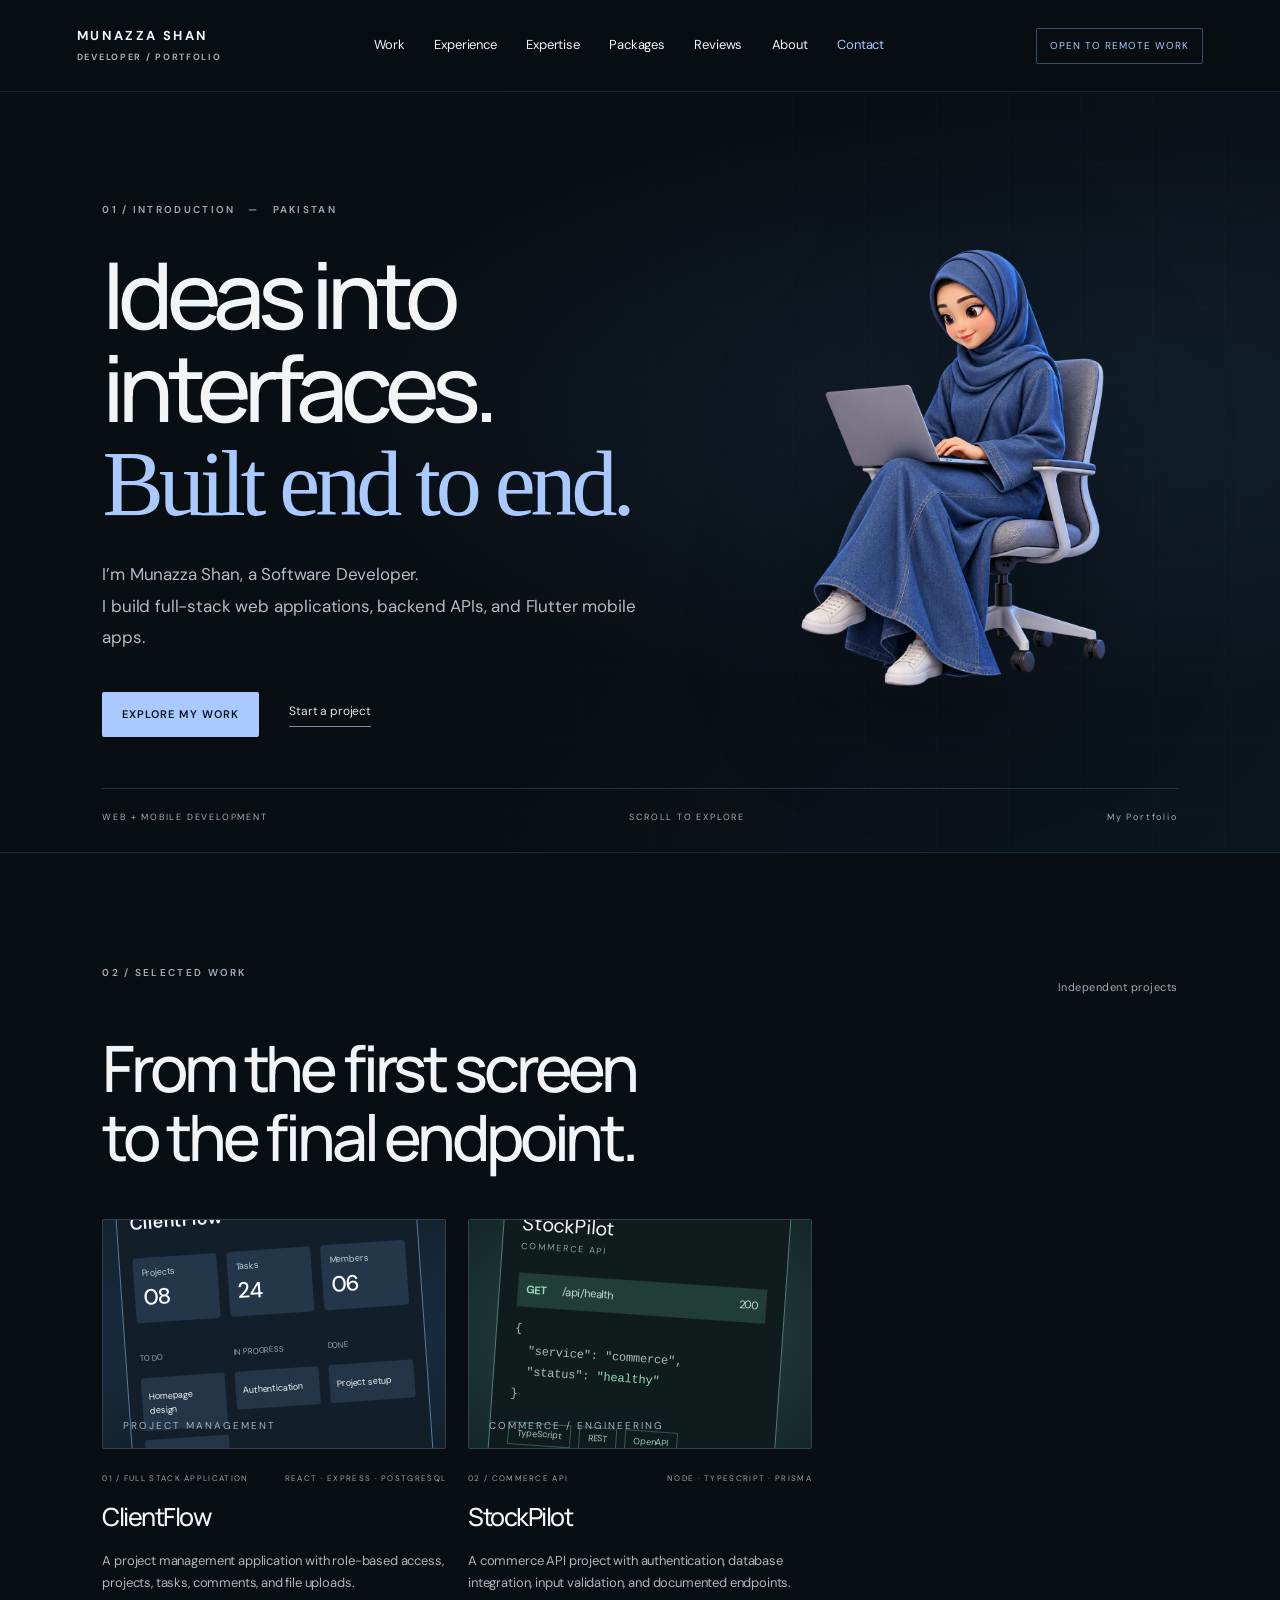
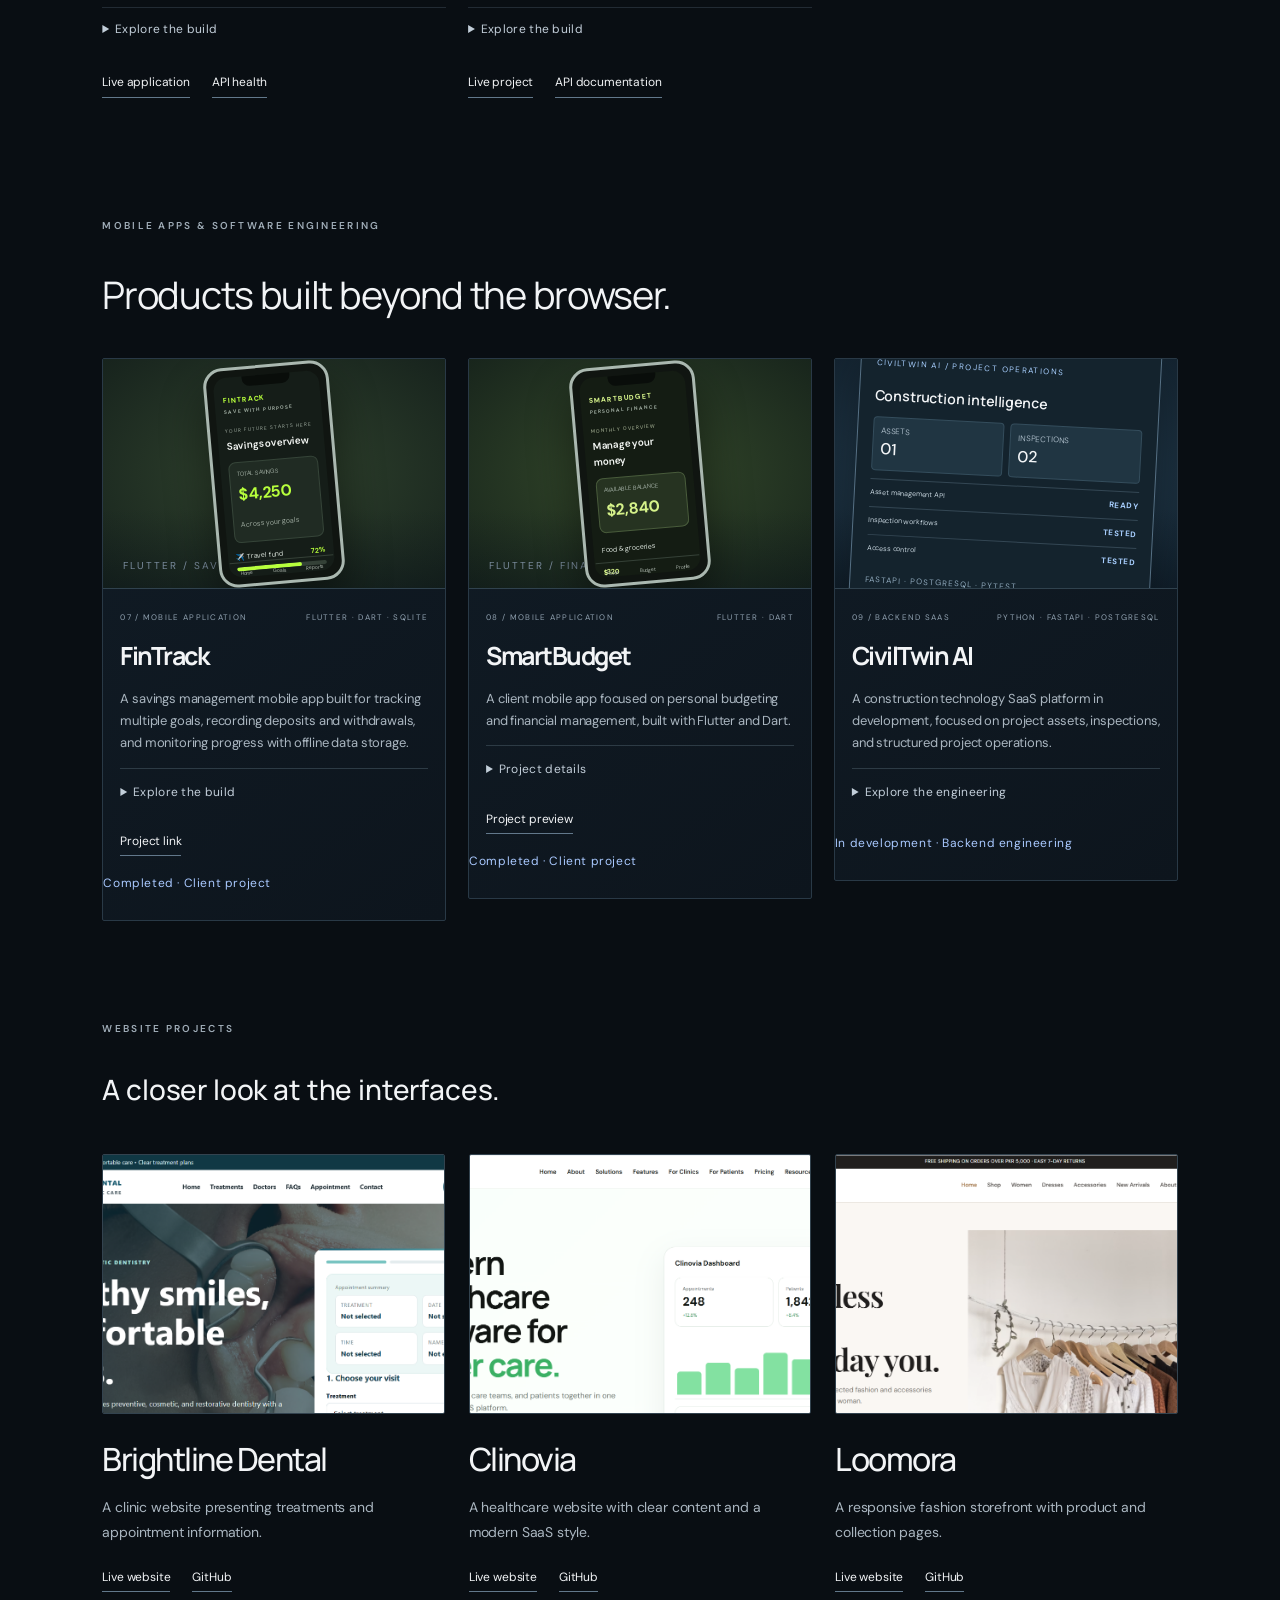
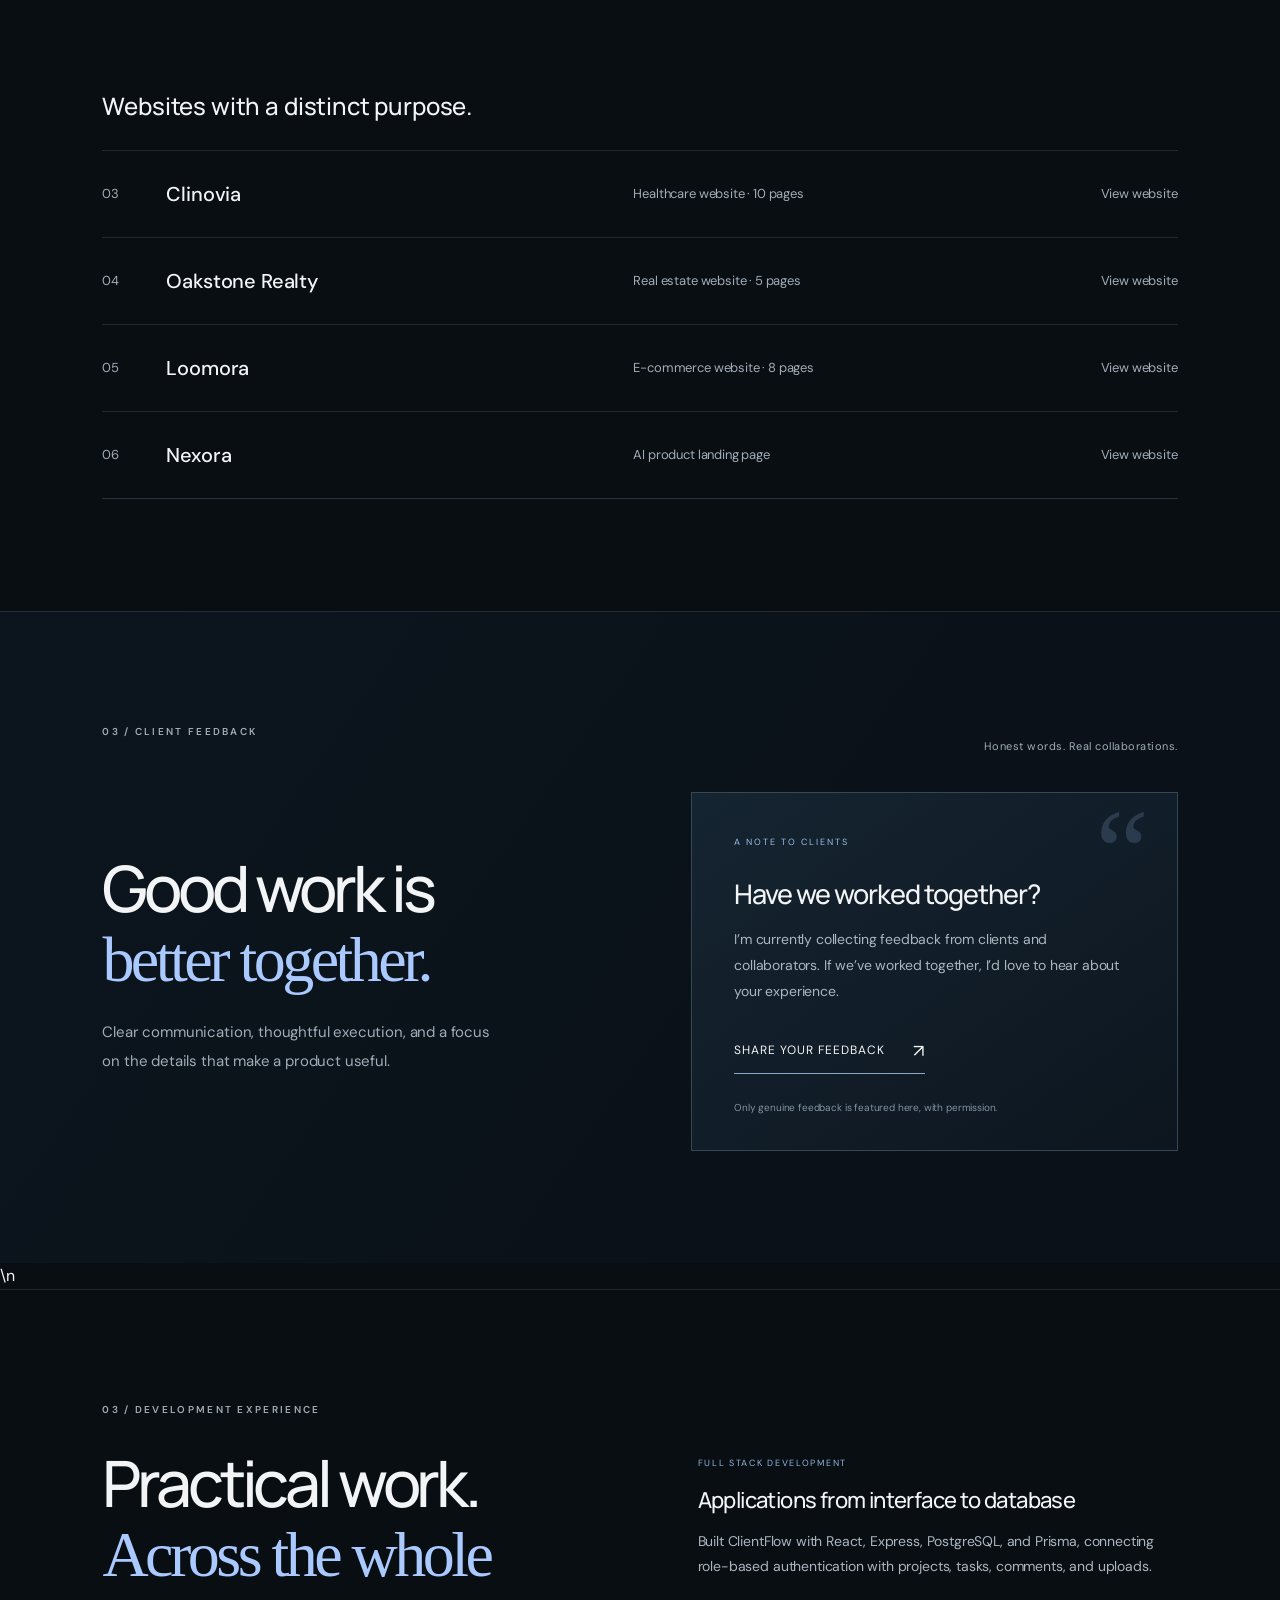
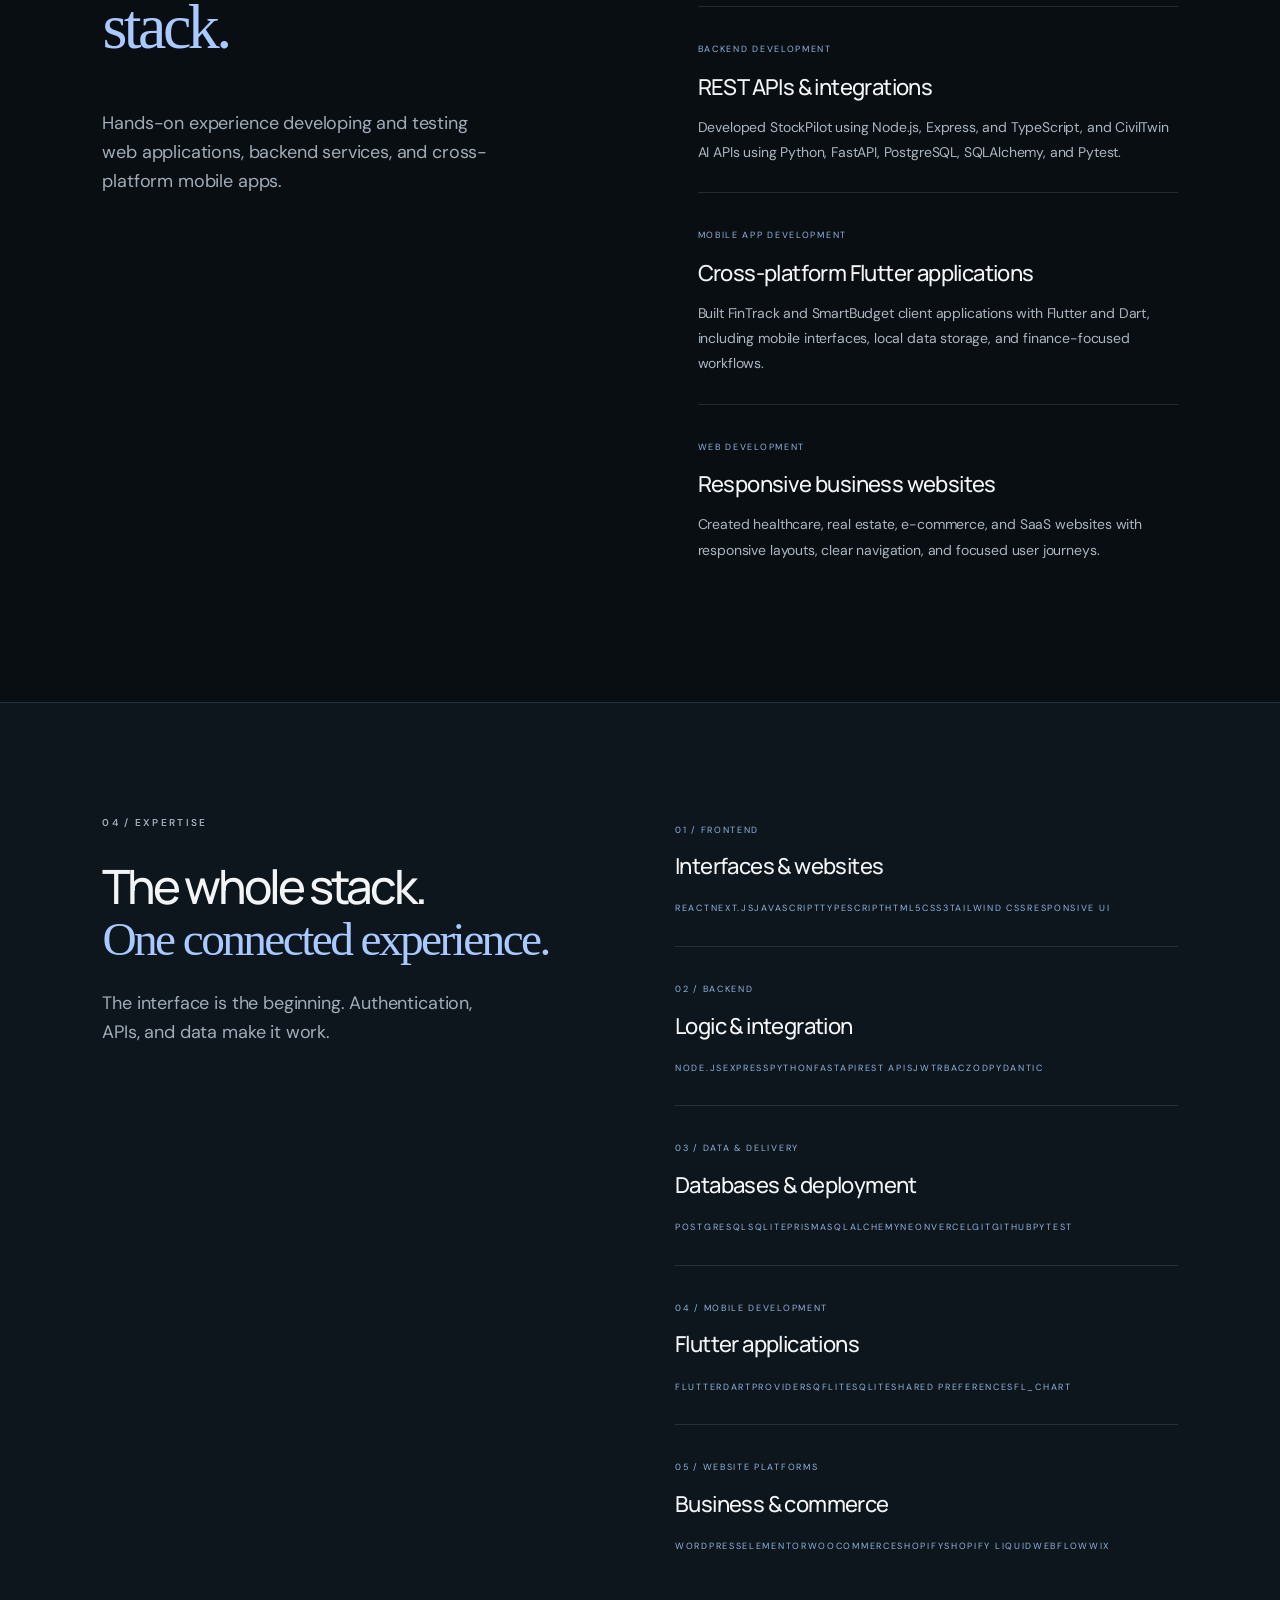
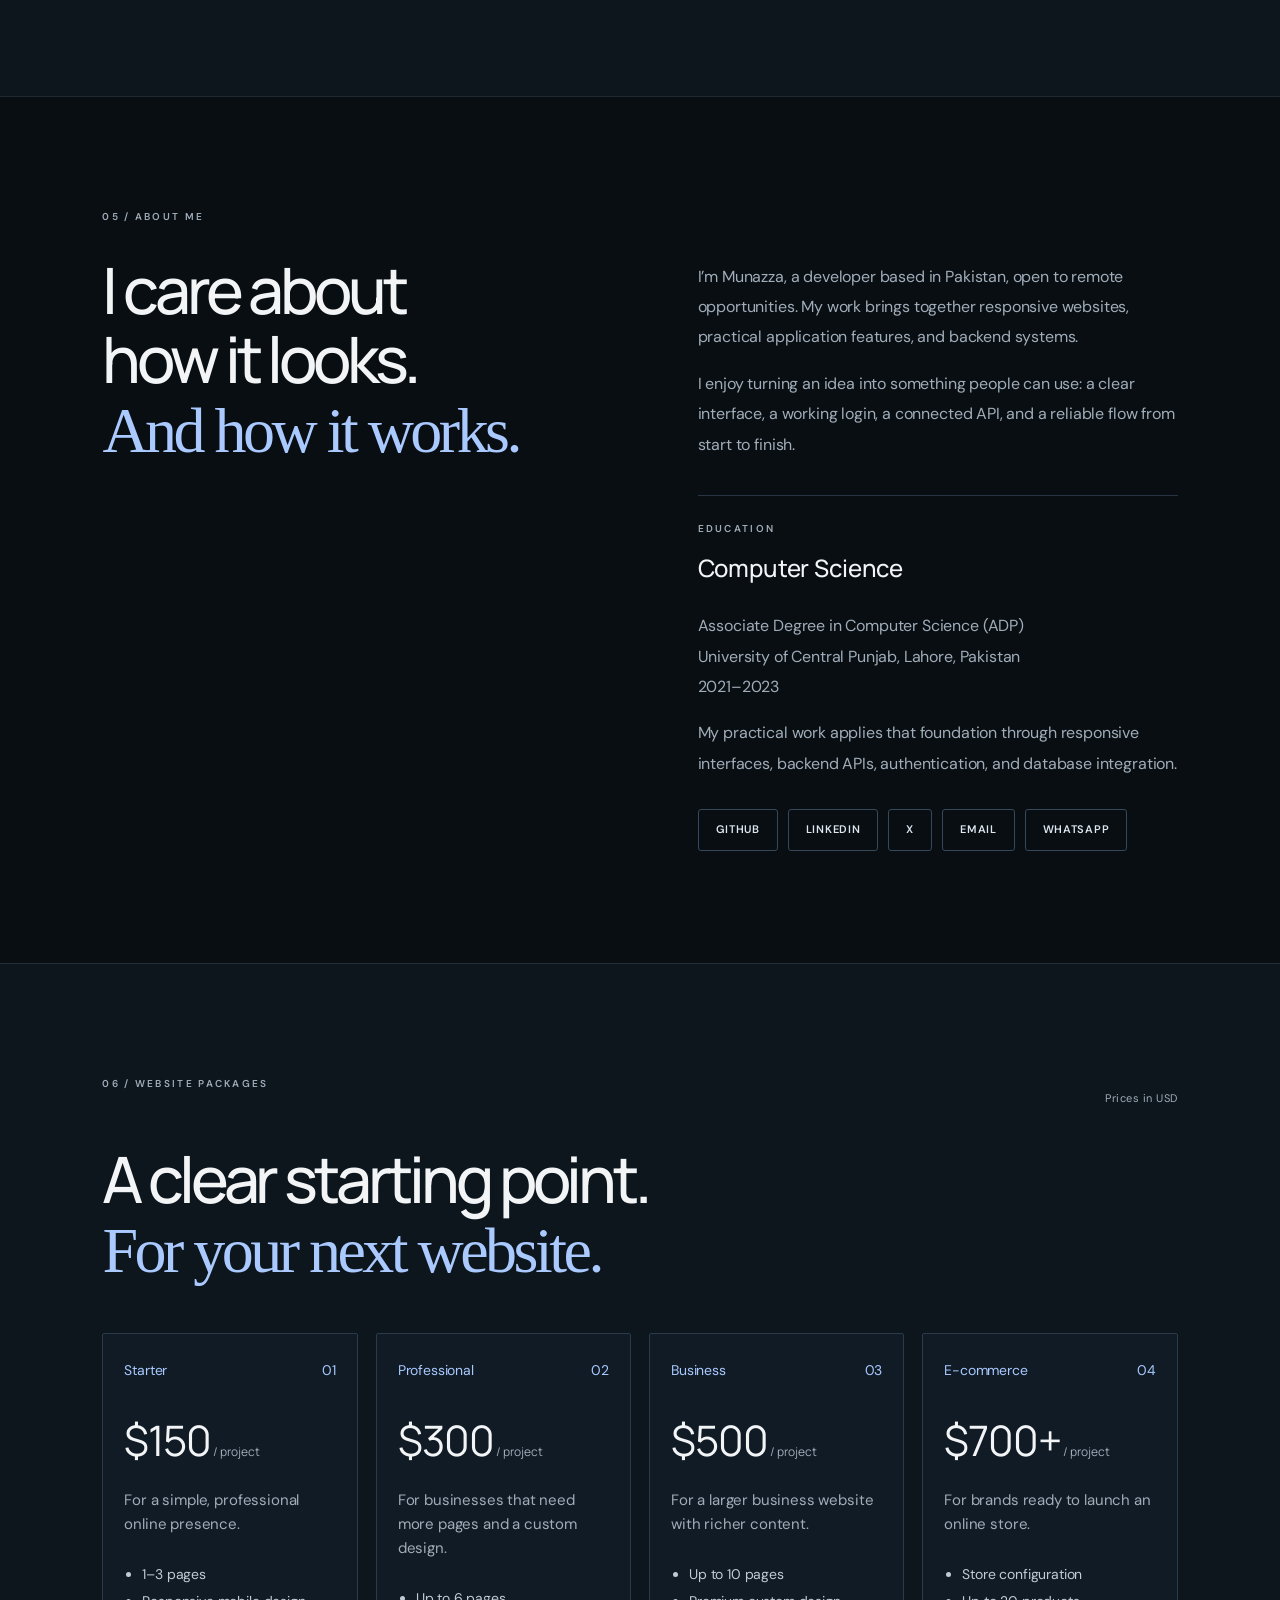
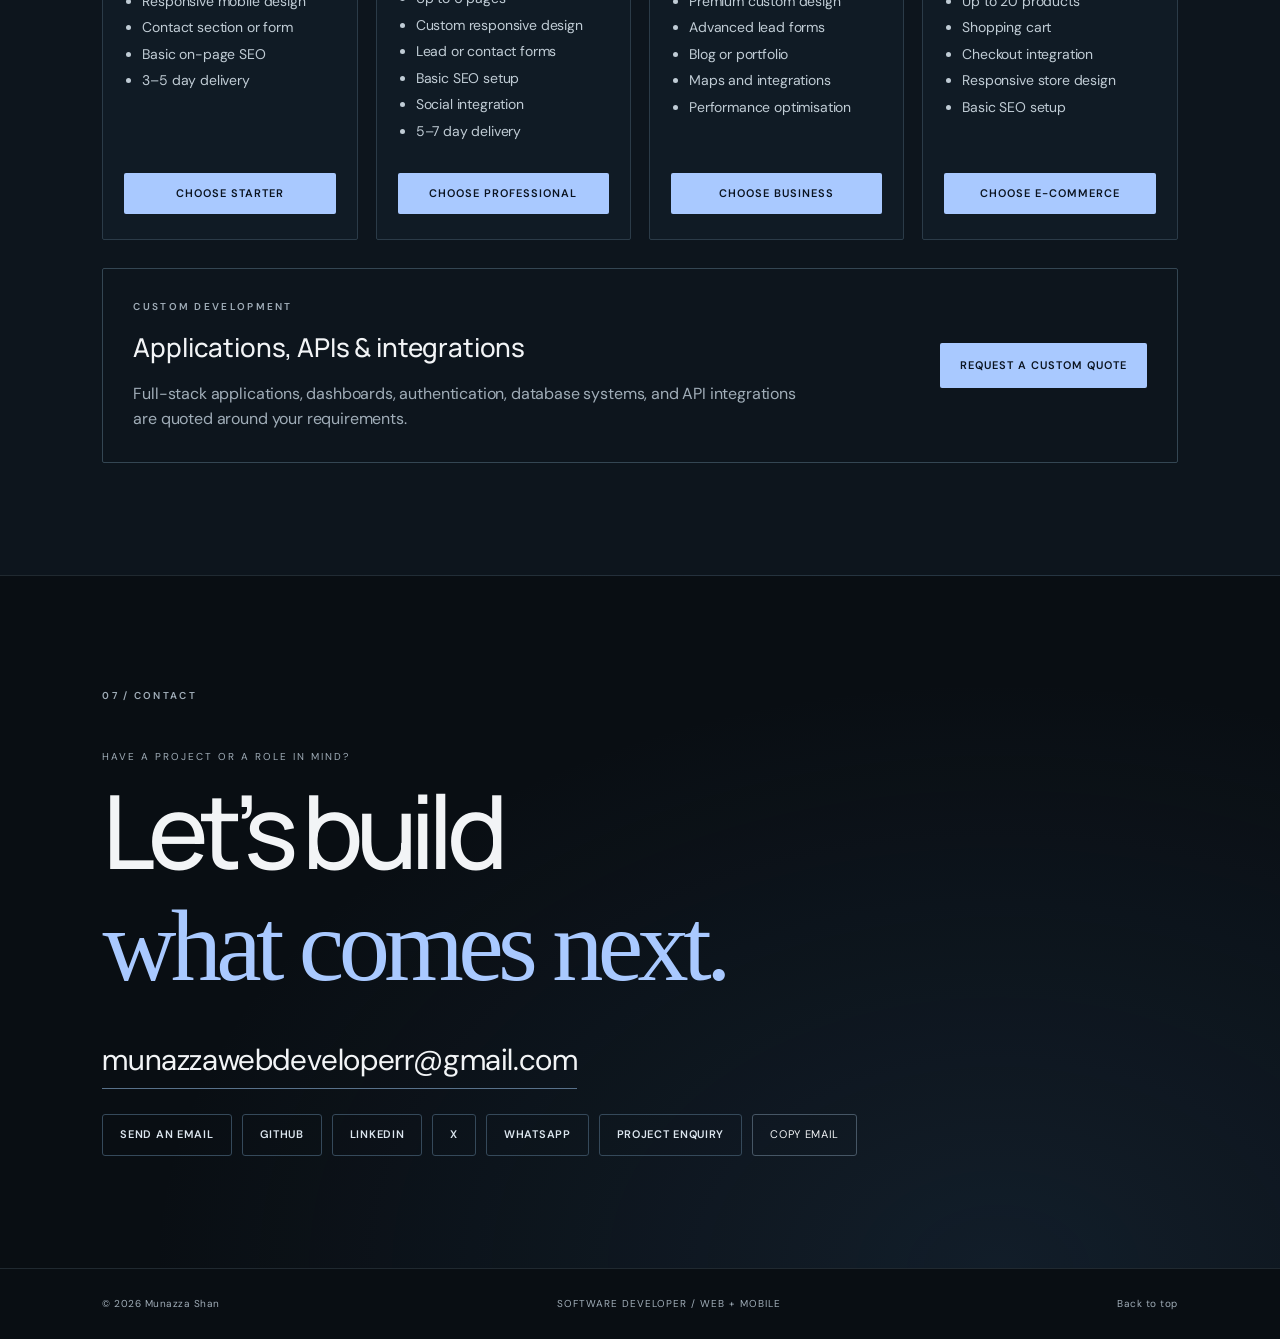
==== commit 4a0455d8: "Replace large tech stack section with compact expertise tags" ====
--- a/index.html
+++ b/index.html
@@ -1,6 +1,6 @@
 <!doctype html>
 <html lang="en"><head><meta charset="UTF-8"><meta name="viewport" content="width=device-width, initial-scale=1"><title>Munazza Shan — Software Developer | Full Stack & Flutter</title><meta name="description" content="Software Developer building full-stack web applications, backend APIs, SaaS platforms, and Flutter mobile apps. Explore Munazza Shan’s projects."><link rel="icon" type="image/svg+xml" href="data:image/svg+xml,%3Csvg xmlns='http://www.w3.org/2000/svg' viewBox='0 0 40 40'%3E%3Crect width='40' height='40' rx='8' fill='%230d1419'/%3E%3Ctext x='6' y='28' fill='%23a8c9ff' font-family='Arial' font-size='24'%3EM%3C/text%3E%3C/svg%3E"><link rel="stylesheet" href="style.css?v=20261107-editorial"></head><body>
-<a class="skip" href="#work">Skip to projects</a><header><a class="brand" href="#home">MUNAZZA SHAN<span>DEVELOPER / PORTFOLIO</span></a><nav aria-label="Main navigation"><a href="#work">Work</a><a href="#experience">Experience</a><a href="#expertise">Expertise</a><a href="#tech-stack">Tech Stack</a><a href="#packages">Packages</a><a href="#reviews">Reviews</a><a href="#about">About</a><a href="#contact">Contact</a></nav><a class="availability" href="#contact">Open to remote work</a></header>
+<a class="skip" href="#work">Skip to projects</a><header><a class="brand" href="#home">MUNAZZA SHAN<span>DEVELOPER / PORTFOLIO</span></a><nav aria-label="Main navigation"><a href="#work">Work</a><a href="#experience">Experience</a><a href="#expertise">Expertise</a><a href="#packages">Packages</a><a href="#reviews">Reviews</a><a href="#about">About</a><a href="#contact">Contact</a></nav><a class="availability" href="#contact">Open to remote work</a></header>
 <main><section class="hero" id="home"><div class="hero-copy"><p class="eyebrow">01 / INTRODUCTION &nbsp; — &nbsp; PAKISTAN</p><h1>Ideas into<br>interfaces.<br><em>Built end to end.</em></h1><p class="intro">I’m Munazza Shan, a Software Developer.<br>I build full-stack web applications, backend APIs, and Flutter mobile apps.</p><div class="actions"><a class="button" href="#work">Explore my work</a><a class="text-link" href="inquiry-form.html">Start a project</a></div></div>
 <div class="character-stage"><img class="developer-character" src="assets/denim-developer.png" alt="Cartoon developer in a blue denim abaya and hijab, seated with a laptop" width="1280" height="1280" fetchpriority="high"></div><div class="hero-bottom"><span>WEB + MOBILE DEVELOPMENT</span><span>SCROLL TO EXPLORE</span><span>My Portfolio</span></div></section>
 <section class="work section" id="work"><div class="section-top"><p class="eyebrow">02 / SELECTED WORK</p><span>Independent projects</span></div><h2>From the first screen<br>to the final endpoint.</h2><div class="project-grid"><article class="project featured"><div class="project-visual flow-visual"><div class="mini-app"><div class="mini-heading">ClientFlow <span>WORKSPACE</span></div><div class="mini-stat"><div>Projects<b>08</b></div><div>Tasks<b>24</b></div><div>Members<b>06</b></div></div><div class="mini-columns"><div><span>TO DO</span><i>Homepage design</i><i>API integration</i></div><div><span>IN PROGRESS</span><i>Authentication</i></div><div><span>DONE</span><i>Project setup</i></div></div></div><span class="visual-label">PROJECT MANAGEMENT</span></div><div class="project-meta"><span>01 / FULL STACK APPLICATION</span><span>REACT · EXPRESS · POSTGRESQL</span></div><h3>ClientFlow</h3><p>A project management application with role-based access, projects, tasks, comments, and file uploads.</p><details><summary>Explore the build</summary><p>React frontend and Express REST API, with PostgreSQL through Prisma. JWT cookie authentication supports Admin, Manager, and Member roles. The application includes filtering, pagination, Cloudinary uploads, and email integration.</p></details><div class="project-links"><a href="https://clientflow-pern-client.vercel.app/" target="_blank" rel="noopener">Live application</a><a href="https://clientflow-pern-server.vercel.app/api/health" target="_blank" rel="noopener">API health</a></div></article>
@@ -27,50 +27,6 @@
 <div class="reviews-heading"><h2>Good work is<br><em>better together.</em></h2><p class="section-description">Clear communication, thoughtful execution, and a focus on the details that make a product useful.</p></div>
 <div class="review-empty"><span class="quote-mark" aria-hidden="true">“</span><p class="review-kicker">A NOTE TO CLIENTS</p><h3>Have we worked together?</h3><p>I’m currently collecting feedback from clients and collaborators. If we’ve worked together, I’d love to hear about your experience.</p><a class="review-link" href="mailto:munazzawebdeveloperr@gmail.com?subject=Portfolio%20testimonial">Share your feedback <span aria-hidden="true">↗</span></a><small>Only genuine feedback is featured here, with permission.</small></div>
 </div>
-</section>\n<section class="section experience" id="experience"><p class="eyebrow">03 / DEVELOPMENT EXPERIENCE</p><div class="experience-layout"><div><h2>Practical work.<br><em>Across the whole stack.</em></h2><p class="section-description">Hands-on experience developing and testing web applications, backend services, and cross-platform mobile apps.</p></div><div class="experience-rows"><article><span>FULL STACK DEVELOPMENT</span><h3>Applications from interface to database</h3><p>Built ClientFlow with React, Express, PostgreSQL, and Prisma, connecting role-based authentication with projects, tasks, comments, and uploads.</p></article><article><span>BACKEND DEVELOPMENT</span><h3>REST APIs & integrations</h3><p>Developed StockPilot using Node.js, Express, and TypeScript, and CivilTwin AI APIs using Python, FastAPI, PostgreSQL, SQLAlchemy, and Pytest.</p></article><article><span>MOBILE APP DEVELOPMENT</span><h3>Cross-platform Flutter applications</h3><p>Built FinTrack and SmartBudget client applications with Flutter and Dart, including mobile interfaces, local data storage, and finance-focused workflows.</p></article><article><span>WEB DEVELOPMENT</span><h3>Responsive business websites</h3><p>Created healthcare, real estate, e-commerce, and SaaS websites with responsive layouts, clear navigation, and focused user journeys.</p></article></div></div></section><section class="expertise section" id="expertise"><div><p class="eyebrow">04 / EXPERTISE</p><h2>The whole stack.<br><em>One connected experience.</em></h2><p class="section-description">The interface is the beginning. Authentication, APIs, and data make it work.</p></div><div class="skill-rows"><div><span>01 / FRONTEND</span><h3>Interfaces & websites</h3><p>React · Next.js · JavaScript · TypeScript · HTML5 · CSS3 · Tailwind CSS · Responsive UI</p></div><div><span>02 / BACKEND</span><h3>Logic & integration</h3><p>Node.js · Express · Python · FastAPI · REST APIs · JWT · RBAC · Zod · Pydantic</p></div><div><span>03 / DATA & DELIVERY</span><h3>Databases & deployment</h3><p>PostgreSQL · SQLite · Prisma · SQLAlchemy · Neon · Vercel · Git · GitHub · Pytest</p></div><div><span>04 / MOBILE DEVELOPMENT</span><h3>Flutter applications</h3><p>Flutter · Dart · Provider · Sqflite · SQLite · Shared Preferences · fl_chart</p></div><div><span>05 / WEBSITE PLATFORMS</span><h3>Business & commerce</h3><p>WordPress · Elementor · WooCommerce · Shopify · Shopify Liquid · Webflow · Wix</p></div></div></section>
-
-<section class="section tech-stack" id="tech-stack">
-  <div class="section-top"><p class="eyebrow">05 / TECH STACK</p><span>Tools behind the work</span></div>
-  <div class="tech-intro"><h2>The tools I use<br><em>to bring ideas to life.</em></h2><p class="section-description">A practical toolkit for building responsive interfaces, connected applications, backend services, and cross-platform mobile experiences.</p></div>
-  <div class="tech-groups">
-    <article class="tech-group"><div class="tech-group-heading"><span>01</span><div><h3>Mobile development</h3><p>Cross-platform apps and local data</p></div></div><div class="tech-items">
-      <div class="tech-item"><img src="https://cdn.simpleicons.org/flutter/54C5F8" alt="" loading="lazy"><span>Flutter</span></div>
-      <div class="tech-item"><img src="https://cdn.simpleicons.org/dart/0175C2" alt="" loading="lazy"><span>Dart</span></div>
-      <div class="tech-item"><span class="tech-monogram">PV</span><span>Provider</span></div>
-      <div class="tech-item"><span class="tech-monogram">SQ</span><span>Sqflite</span></div>
-    </div></article>
-    <article class="tech-group"><div class="tech-group-heading"><span>02</span><div><h3>Web development</h3><p>Modern interfaces and responsive UI</p></div></div><div class="tech-items">
-      <div class="tech-item"><img src="https://cdn.simpleicons.org/html5/E34F26" alt="" loading="lazy"><span>HTML5</span></div>
-      <div class="tech-item"><img src="https://cdn.simpleicons.org/css3/1572B6" alt="" loading="lazy"><span>CSS3</span></div>
-      <div class="tech-item"><img src="https://cdn.simpleicons.org/javascript/F7DF1E" alt="" loading="lazy"><span>JavaScript</span></div>
-      <div class="tech-item"><img src="https://cdn.simpleicons.org/typescript/3178C6" alt="" loading="lazy"><span>TypeScript</span></div>
-      <div class="tech-item"><img src="https://cdn.simpleicons.org/react/61DAFB" alt="" loading="lazy"><span>React</span></div>
-      <div class="tech-item"><img src="https://cdn.simpleicons.org/nextdotjs/FFFFFF" alt="" loading="lazy"><span>Next.js</span></div>
-      <div class="tech-item"><img src="https://cdn.simpleicons.org/tailwindcss/06B6D4" alt="" loading="lazy"><span>Tailwind CSS</span></div>
-    </div></article>
-    <article class="tech-group"><div class="tech-group-heading"><span>03</span><div><h3>Server side</h3><p>APIs, application logic and validation</p></div></div><div class="tech-items">
-      <div class="tech-item"><img src="https://cdn.simpleicons.org/nodedotjs/5FA04E" alt="" loading="lazy"><span>Node.js</span></div>
-      <div class="tech-item"><img src="https://cdn.simpleicons.org/express/FFFFFF" alt="" loading="lazy"><span>Express</span></div>
-      <div class="tech-item"><img src="https://cdn.simpleicons.org/python/3776AB" alt="" loading="lazy"><span>Python</span></div>
-      <div class="tech-item"><img src="https://cdn.simpleicons.org/fastapi/009688" alt="" loading="lazy"><span>FastAPI</span></div>
-      <div class="tech-item"><span class="tech-monogram">API</span><span>REST APIs</span></div>
-    </div></article>
-    <article class="tech-group"><div class="tech-group-heading"><span>04</span><div><h3>Databases & data</h3><p>Storage, modelling and ORM tools</p></div></div><div class="tech-items">
-      <div class="tech-item"><img src="https://cdn.simpleicons.org/postgresql/4169E1" alt="" loading="lazy"><span>PostgreSQL</span></div>
-      <div class="tech-item"><img src="https://cdn.simpleicons.org/sqlite/003B57" alt="" loading="lazy"><span>SQLite</span></div>
-      <div class="tech-item"><img src="https://cdn.simpleicons.org/prisma/FFFFFF" alt="" loading="lazy"><span>Prisma</span></div>
-      <div class="tech-item"><span class="tech-monogram">SA</span><span>SQLAlchemy</span></div>
-    </div></article>
-    <article class="tech-group"><div class="tech-group-heading"><span>05</span><div><h3>Platforms & workflow</h3><p>Version control, design and delivery</p></div></div><div class="tech-items">
-      <div class="tech-item"><img src="https://cdn.simpleicons.org/git/F05032" alt="" loading="lazy"><span>Git</span></div>
-      <div class="tech-item"><img src="https://cdn.simpleicons.org/github/FFFFFF" alt="" loading="lazy"><span>GitHub</span></div>
-      <div class="tech-item"><img src="https://cdn.simpleicons.org/visualstudiocode/007ACC" alt="" loading="lazy"><span>VS Code</span></div>
-      <div class="tech-item"><img src="https://cdn.simpleicons.org/figma/F24E1E" alt="" loading="lazy"><span>Figma</span></div>
-      <div class="tech-item"><img src="https://cdn.simpleicons.org/vercel/FFFFFF" alt="" loading="lazy"><span>Vercel</span></div>
-      <div class="tech-item"><img src="https://cdn.simpleicons.org/wordpress/21759B" alt="" loading="lazy"><span>WordPress</span></div>
-      <div class="tech-item"><img src="https://cdn.simpleicons.org/shopify/7AB55C" alt="" loading="lazy"><span>Shopify</span></div>
-    </div></article>
-  </div>
-</section>
+</section>\n<section class="section experience" id="experience"><p class="eyebrow">03 / DEVELOPMENT EXPERIENCE</p><div class="experience-layout"><div><h2>Practical work.<br><em>Across the whole stack.</em></h2><p class="section-description">Hands-on experience developing and testing web applications, backend services, and cross-platform mobile apps.</p></div><div class="experience-rows"><article><span>FULL STACK DEVELOPMENT</span><h3>Applications from interface to database</h3><p>Built ClientFlow with React, Express, PostgreSQL, and Prisma, connecting role-based authentication with projects, tasks, comments, and uploads.</p></article><article><span>BACKEND DEVELOPMENT</span><h3>REST APIs & integrations</h3><p>Developed StockPilot using Node.js, Express, and TypeScript, and CivilTwin AI APIs using Python, FastAPI, PostgreSQL, SQLAlchemy, and Pytest.</p></article><article><span>MOBILE APP DEVELOPMENT</span><h3>Cross-platform Flutter applications</h3><p>Built FinTrack and SmartBudget client applications with Flutter and Dart, including mobile interfaces, local data storage, and finance-focused workflows.</p></article><article><span>WEB DEVELOPMENT</span><h3>Responsive business websites</h3><p>Created healthcare, real estate, e-commerce, and SaaS websites with responsive layouts, clear navigation, and focused user journeys.</p></article></div></div></section><section class="expertise section" id="expertise"><div><p class="eyebrow">04 / EXPERTISE</p><h2>The whole stack.<br><em>One connected experience.</em></h2><p class="section-description">The interface is the beginning. Authentication, APIs, and data make it work.</p></div><div class="skill-rows"><div><span>01 / FRONTEND</span><h3>Interfaces & websites</h3><div class="skill-tags"><span>React</span><span>Next.js</span><span>JavaScript</span><span>TypeScript</span><span>HTML5</span><span>CSS3</span><span>Tailwind CSS</span><span>Responsive UI</span></div></div><div><span>02 / BACKEND</span><h3>Logic & integration</h3><div class="skill-tags"><span>Node.js</span><span>Express</span><span>Python</span><span>FastAPI</span><span>REST APIs</span><span>JWT</span><span>RBAC</span><span>Zod</span><span>Pydantic</span></div></div><div><span>03 / DATA & DELIVERY</span><h3>Databases & deployment</h3><div class="skill-tags"><span>PostgreSQL</span><span>SQLite</span><span>Prisma</span><span>SQLAlchemy</span><span>Neon</span><span>Vercel</span><span>Git</span><span>GitHub</span><span>Pytest</span></div></div><div><span>04 / MOBILE DEVELOPMENT</span><h3>Flutter applications</h3><div class="skill-tags"><span>Flutter</span><span>Dart</span><span>Provider</span><span>Sqflite</span><span>SQLite</span><span>Shared Preferences</span><span>fl_chart</span></div></div><div><span>05 / WEBSITE PLATFORMS</span><h3>Business & commerce</h3><div class="skill-tags"><span>WordPress</span><span>Elementor</span><span>WooCommerce</span><span>Shopify</span><span>Shopify Liquid</span><span>Webflow</span><span>Wix</span></div></div></div></section>
 <section class="about section" id="about"><p class="eyebrow">05 / ABOUT ME</p><div class="about-layout"><h2>I care about<br>how it looks.<br><em>And how it works.</em></h2><div><p>I’m Munazza, a developer based in Pakistan, open to remote opportunities. My work brings together responsive websites, practical application features, and backend systems.</p><p>I enjoy turning an idea into something people can use: a clear interface, a working login, a connected API, and a reliable flow from start to finish.</p><div class="education"><p class="eyebrow">EDUCATION</p><h3>Computer Science</h3><p>Associate Degree in Computer Science (ADP)<br>University of Central Punjab, Lahore, Pakistan<br>2021–2023</p><p>My practical work applies that foundation through responsive interfaces, backend APIs, authentication, and database integration.</p></div><div class="social-buttons"><a href="https://github.com/munazza-shan-web" target="_blank" rel="noopener">GitHub</a><a href="https://www.linkedin.com/in/munazza-shan-634459438" target="_blank" rel="noopener noreferrer">LinkedIn</a><a href="https://x.com/Munazza_Shan" target="_blank" rel="noopener noreferrer">X</a><a href="mailto:munazzawebdeveloperr@gmail.com">Email</a><a href="https://wa.me/923136435103" target="_blank" rel="noopener">WhatsApp</a></div></div></div></section>
 <section class="section packages" id="packages"><div class="section-top"><p class="eyebrow">06 / WEBSITE PACKAGES</p><span>Prices in USD</span></div><h2>A clear starting point.<br><em>For your next website.</em></h2><div class="package-grid"><article class="package-card"><div class="package-top"><span>Starter</span><span>01</span></div><p class="package-price">$150<small> / project</small></p><p>For a simple, professional online presence.</p><ul><li>1–3 pages</li><li>Responsive mobile design</li><li>Contact section or form</li><li>Basic on-page SEO</li><li>3–5 day delivery</li></ul><a class="button" href="inquiry-form.html?package=starter">Choose Starter</a></article><article class="package-card"><div class="package-top"><span>Professional</span><span>02</span></div><p class="package-price">$300<small> / project</small></p><p>For businesses that need more pages and a custom design.</p><ul><li>Up to 6 pages</li><li>Custom responsive design</li><li>Lead or contact forms</li><li>Basic SEO setup</li><li>Social integration</li><li>5–7 day delivery</li></ul><a class="button" href="inquiry-form.html?package=professional">Choose Professional</a></article><article class="package-card"><div class="package-top"><span>Business</span><span>03</span></div><p class="package-price">$500<small> / project</small></p><p>For a larger business website with richer content.</p><ul><li>Up to 10 pages</li><li>Premium custom design</li><li>Advanced lead forms</li><li>Blog or portfolio</li><li>Maps and integrations</li><li>Performance optimisation</li></ul><a class="button" href="inquiry-form.html?package=business">Choose Business</a></article><article class="package-card"><div class="package-top"><span>E-commerce</span><span>04</span></div><p class="package-price">$700+<small> / project</small></p><p>For brands ready to launch an online store.</p><ul><li>Store configuration</li><li>Up to 20 products</li><li>Shopping cart</li><li>Checkout integration</li><li>Responsive store design</li><li>Basic SEO setup</li></ul><a class="button" href="inquiry-form.html?package=ecommerce">Choose E-commerce</a></article></div><div class="custom-package"><div><p class="eyebrow">CUSTOM DEVELOPMENT</p><h3>Applications, APIs & integrations</h3><p>Full-stack applications, dashboards, authentication, database systems, and API integrations are quoted around your requirements.</p></div><a class="button" href="inquiry-form.html?package=fullstack">Request a custom quote</a></div></section><section class="contact section" id="contact"><p class="eyebrow">07 / CONTACT</p><p class="contact-intro">HAVE A PROJECT OR A ROLE IN MIND?</p><h2>Let’s build<br><em>what comes next.</em></h2><a class="contact-email" href="mailto:munazzawebdeveloperr@gmail.com">munazzawebdeveloperr@gmail.com</a><div class="contact-links"><a href="mailto:munazzawebdeveloperr@gmail.com">Send an email</a><a href="https://github.com/munazza-shan-web" target="_blank" rel="noopener">GitHub</a><a href="https://www.linkedin.com/in/munazza-shan-634459438" target="_blank" rel="noopener noreferrer">LinkedIn</a><a href="https://x.com/Munazza_Shan" target="_blank" rel="noopener noreferrer">X</a><a href="https://wa.me/923136435103" target="_blank" rel="noopener">WhatsApp</a><a href="inquiry-form.html">Project enquiry</a><button id="copy-email" type="button">Copy email</button><span id="copy-status" role="status"></span></div></section></main><footer><span>© <span id="year">2026</span> Munazza Shan</span><span>SOFTWARE DEVELOPER / WEB + MOBILE</span><a href="#home">Back to top</a></footer><div class="scroll-progress" aria-hidden="true"></div><script src="script.js"></script></body></html>
--- a/style.css
+++ b/style.css
@@ -271,3 +271,24 @@
  .social-buttons,.contact-links{gap:9px}
  .social-buttons a,.contact-links>a,.contact-links button{min-height:40px;padding:0 14px;font-size:10px}
 }
+
+
+/* Tech stack — categorized icon grid in the editorial visual system */
+.tech-stack{background:linear-gradient(145deg,#0b131b,#0a1118 72%);border-top:1px solid rgba(150,177,201,.13)}
+.tech-intro{display:grid;grid-template-columns:1.1fr .7fr;gap:8vw;align-items:end;margin-bottom:48px}
+.tech-intro h2{margin-bottom:0}
+.tech-intro .section-description{max-width:390px;margin:0 0 8px;font-size:14px;line-height:1.9;color:#aab6c0}
+.tech-groups{display:grid;grid-template-columns:repeat(2,minmax(0,1fr));gap:16px}
+.tech-group{padding:25px 25px 23px;border:1px solid #2a3b49;background:linear-gradient(145deg,rgba(18,30,41,.88),rgba(12,21,29,.92));min-width:0;transition:border-color .25s,transform .25s}
+.tech-group:hover{border-color:#58718a;transform:translateY(-3px)}
+.tech-group-heading{display:flex;align-items:flex-start;gap:16px;padding-bottom:20px;border-bottom:1px solid rgba(150,177,201,.14)}
+.tech-group-heading>span{font:12px/1.5 monospace;color:#91b5df;letter-spacing:1px}
+.tech-group-heading h3{font-size:18px;font-weight:500;letter-spacing:-.4px;margin:0 0 5px}
+.tech-group-heading p{font-size:11px;color:#8495a3;margin:0;line-height:1.6}
+.tech-items{display:flex;flex-wrap:wrap;gap:10px;padding-top:19px}
+.tech-item{display:flex;align-items:center;gap:9px;min-height:43px;padding:7px 11px;border:1px solid rgba(150,177,201,.15);background:rgba(6,13,19,.48);color:#dce5ed;font-size:11px;letter-spacing:.1px;transition:border-color .2s,background .2s,transform .2s}
+.tech-item:hover{border-color:#7897b8;background:rgba(169,201,255,.07);transform:translateY(-2px)}
+.tech-item img{display:block;width:19px;height:19px;object-fit:contain}
+.tech-monogram{display:inline-flex;align-items:center;justify-content:center;width:19px;height:19px;border:1px solid #7897b8;color:#b9d2f2;font:8px/1 monospace;letter-spacing:-.4px}
+@media(max-width:1000px){.tech-intro{gap:4vw}.tech-groups{grid-template-columns:1fr 1fr}.tech-group{padding:21px}}
+@media(max-width:700px){.tech-intro{grid-template-columns:1fr;gap:5px;margin-bottom:32px}.tech-intro h2{margin-bottom:8px}.tech-intro .section-description{max-width:100%}.tech-groups{grid-template-columns:1fr;gap:12px}.tech-group{padding:20px}.tech-items{gap:8px}.tech-item{min-height:40px;padding:6px 9px;font-size:10px}}
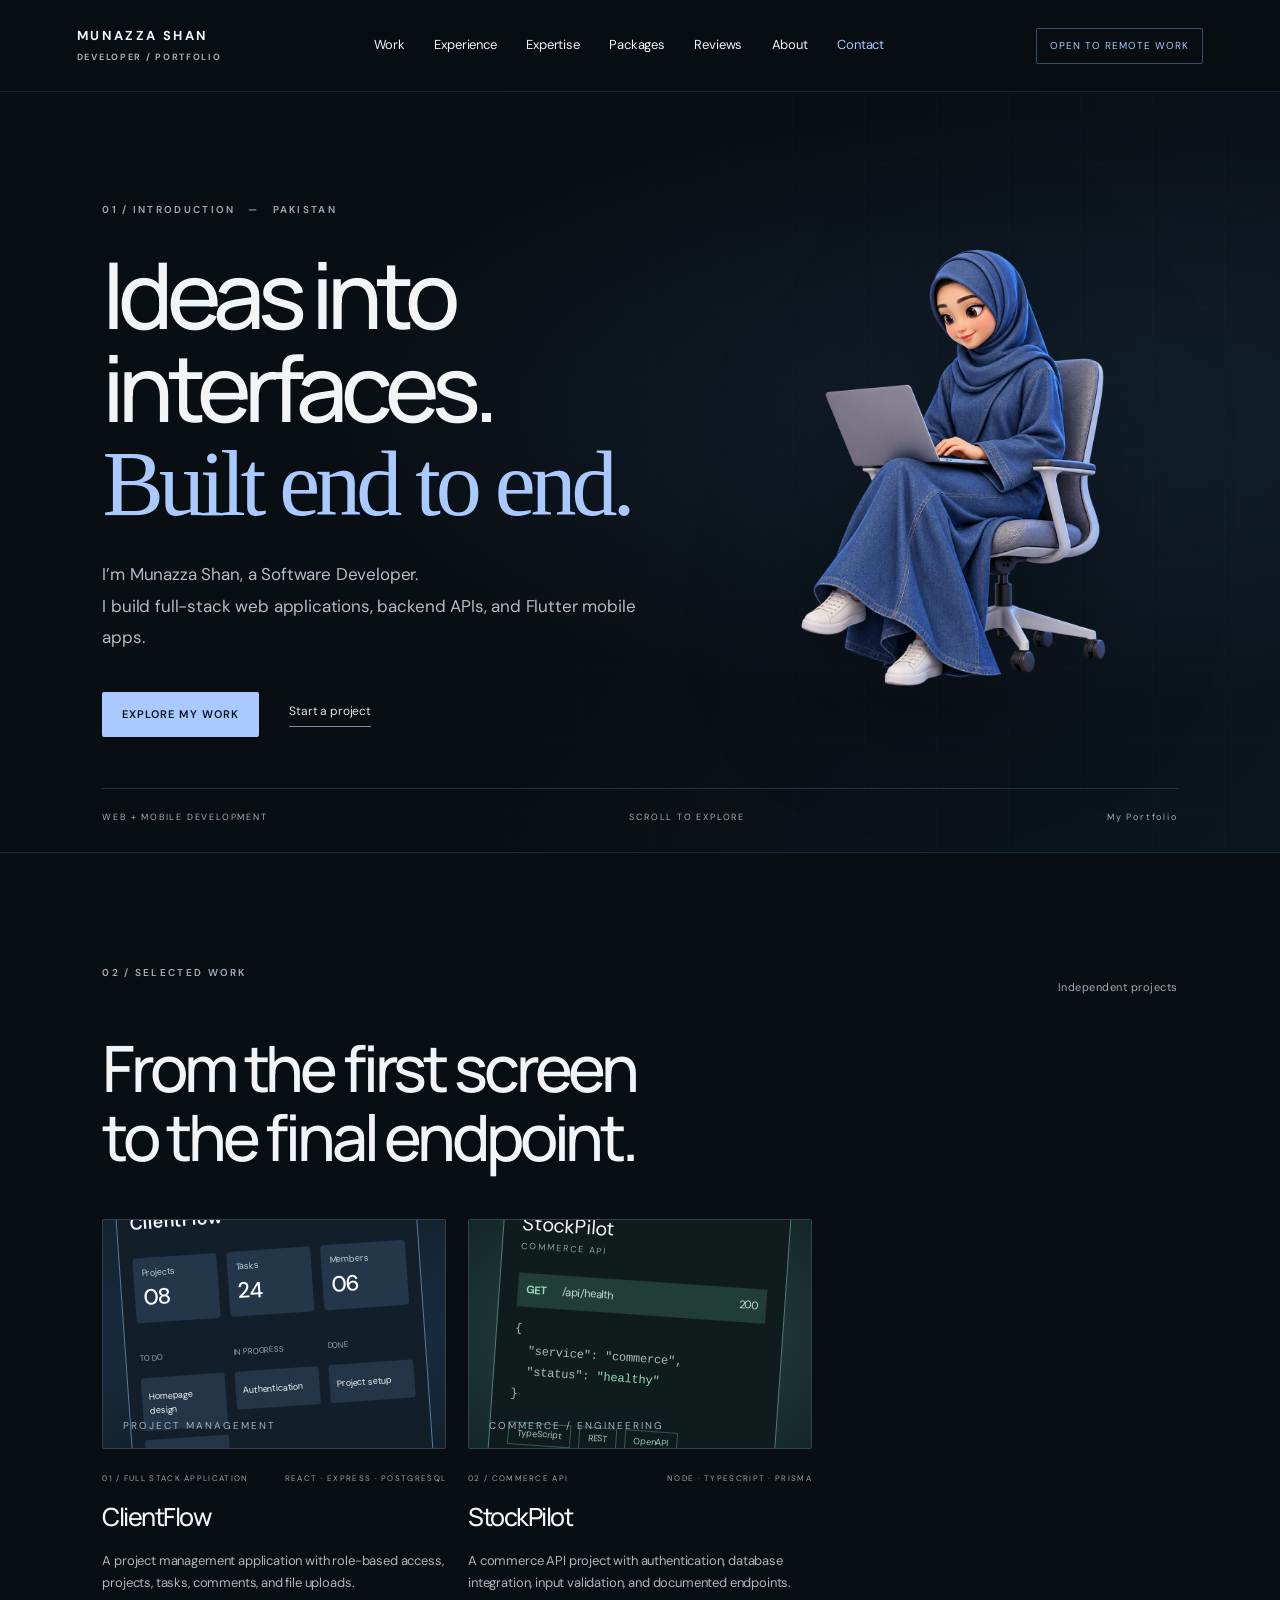
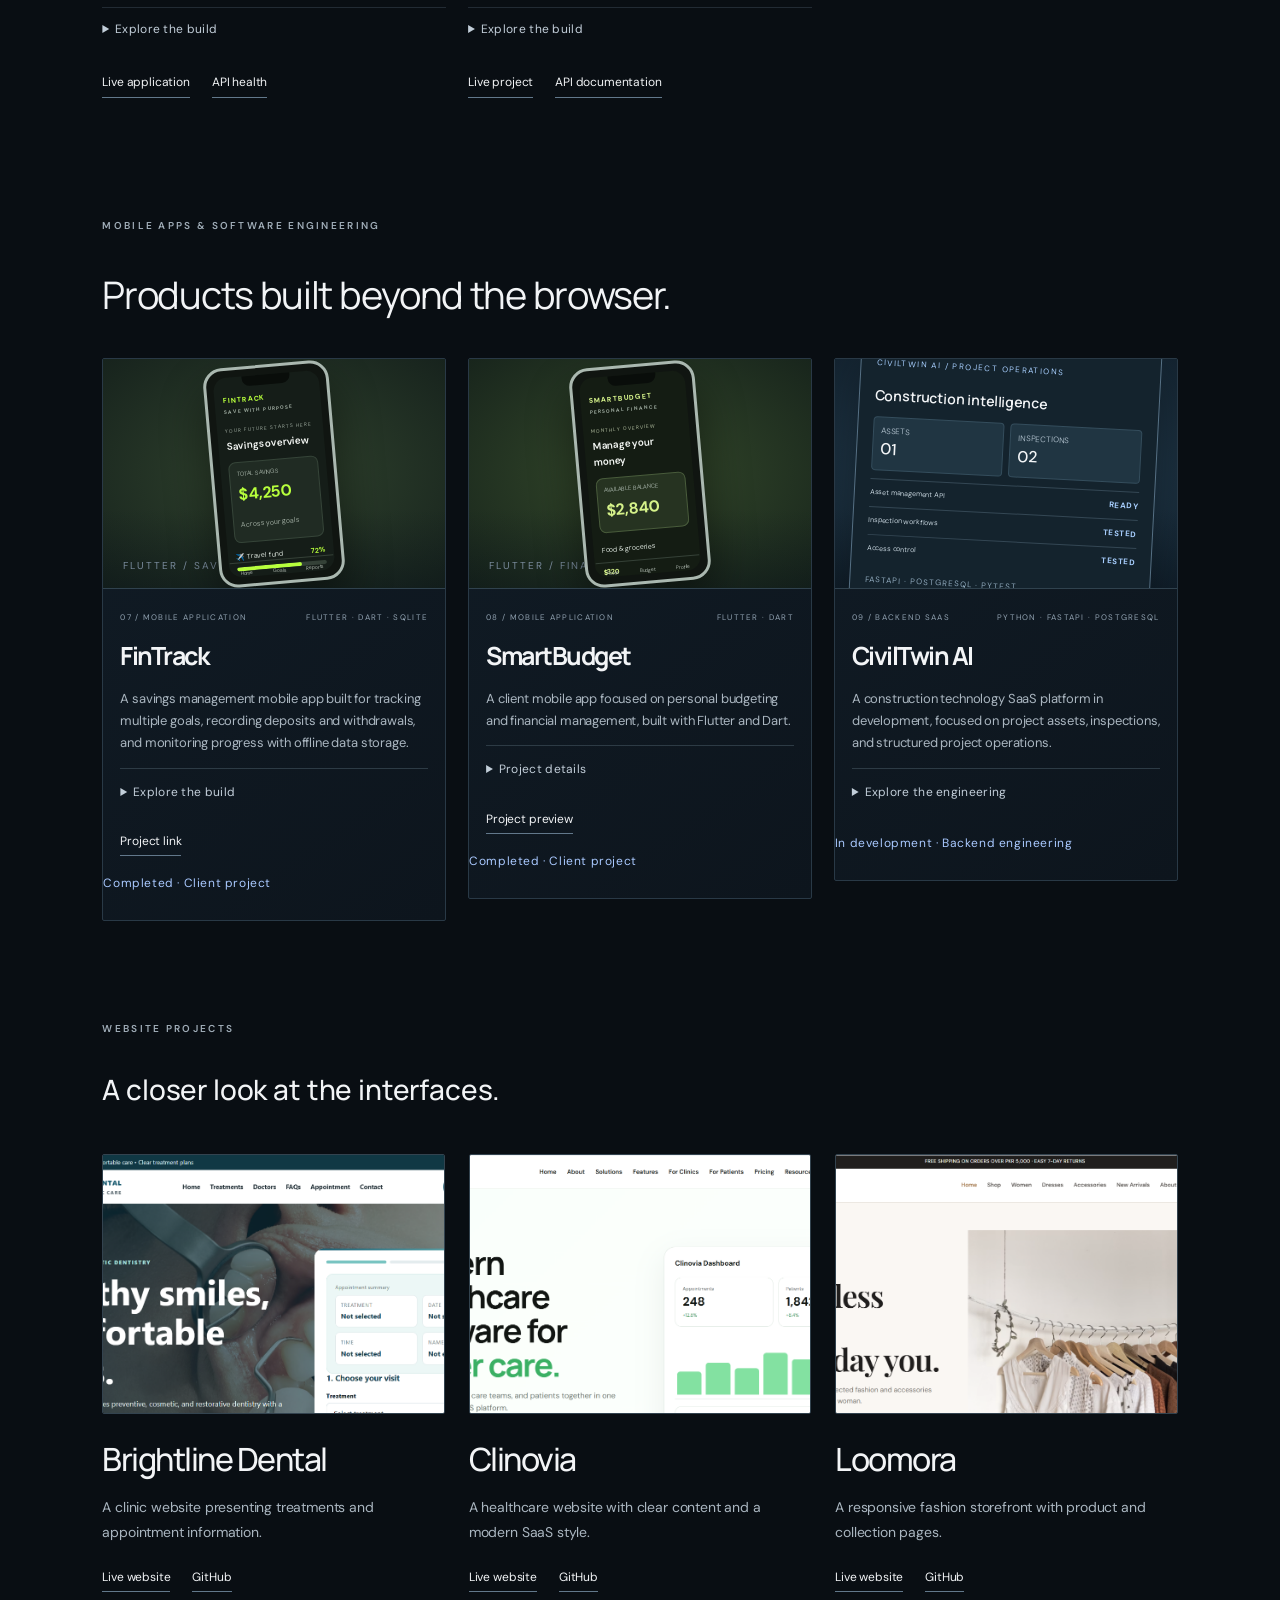
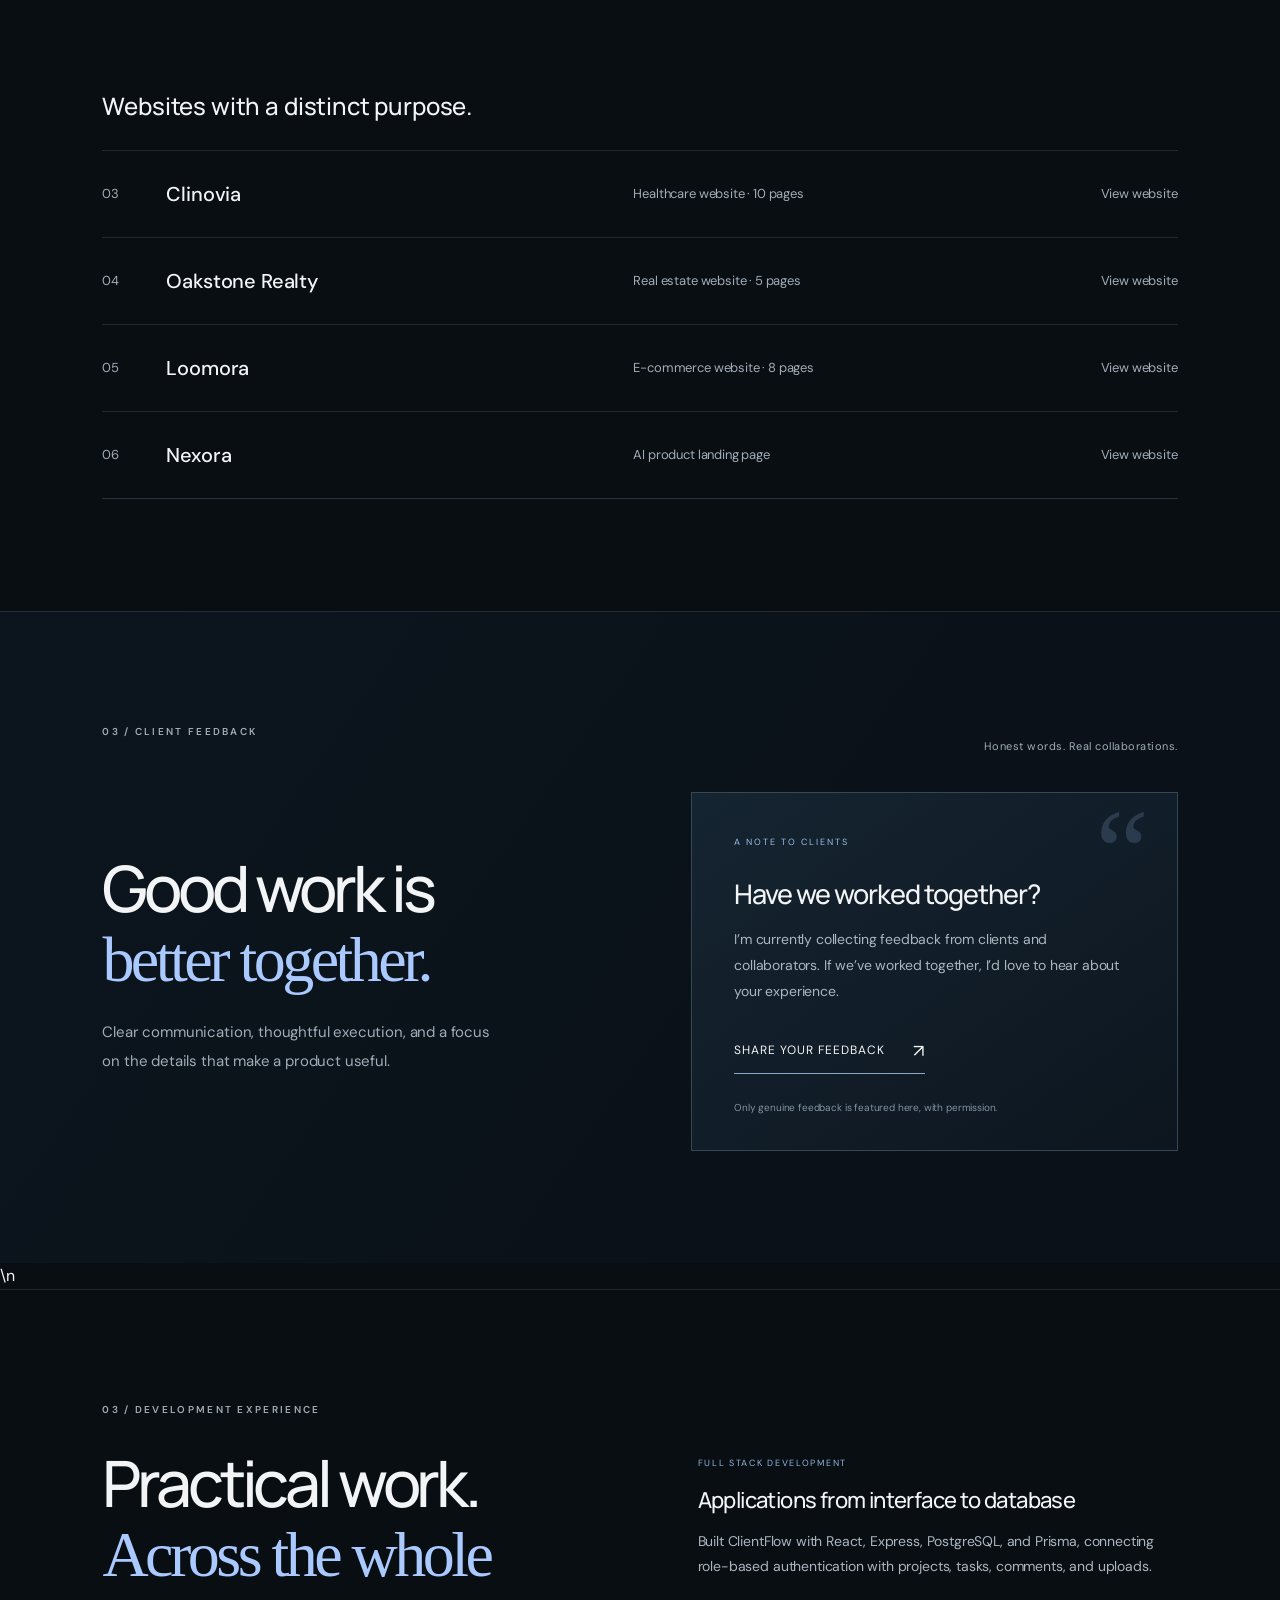
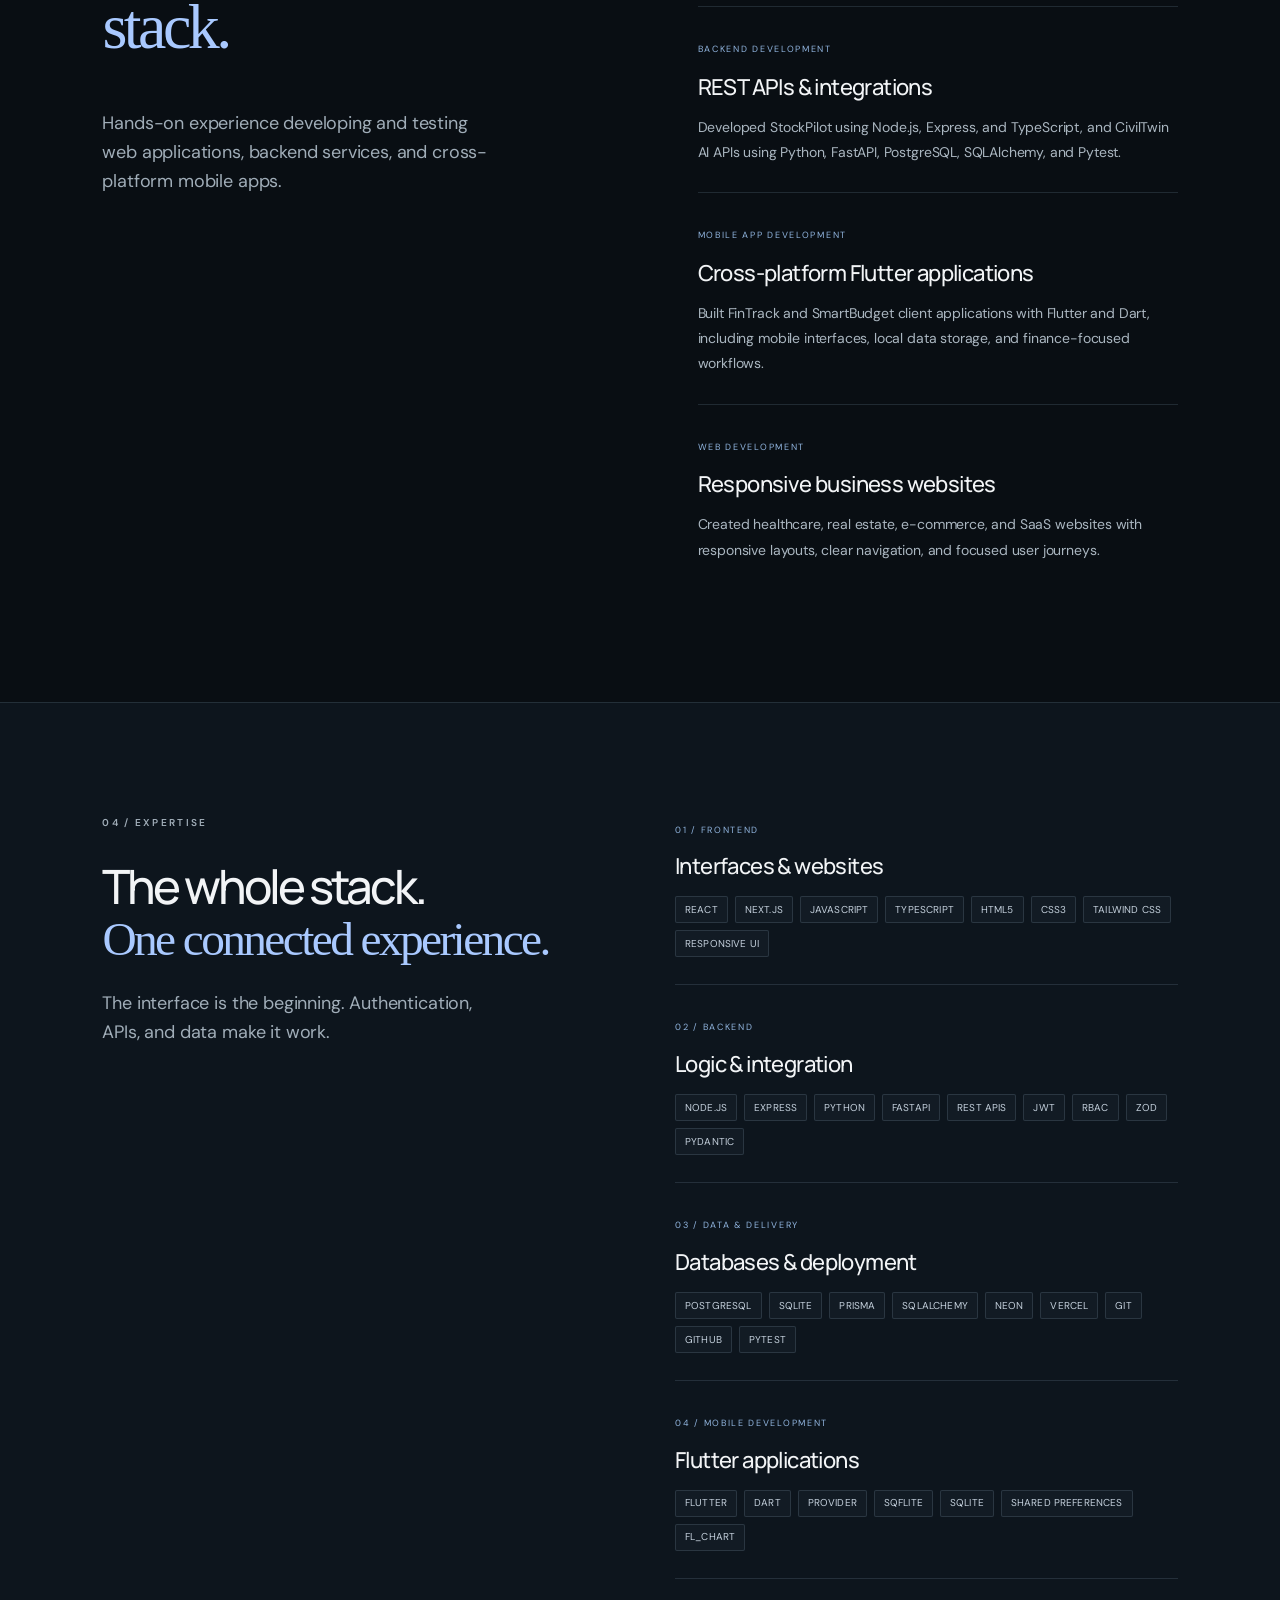
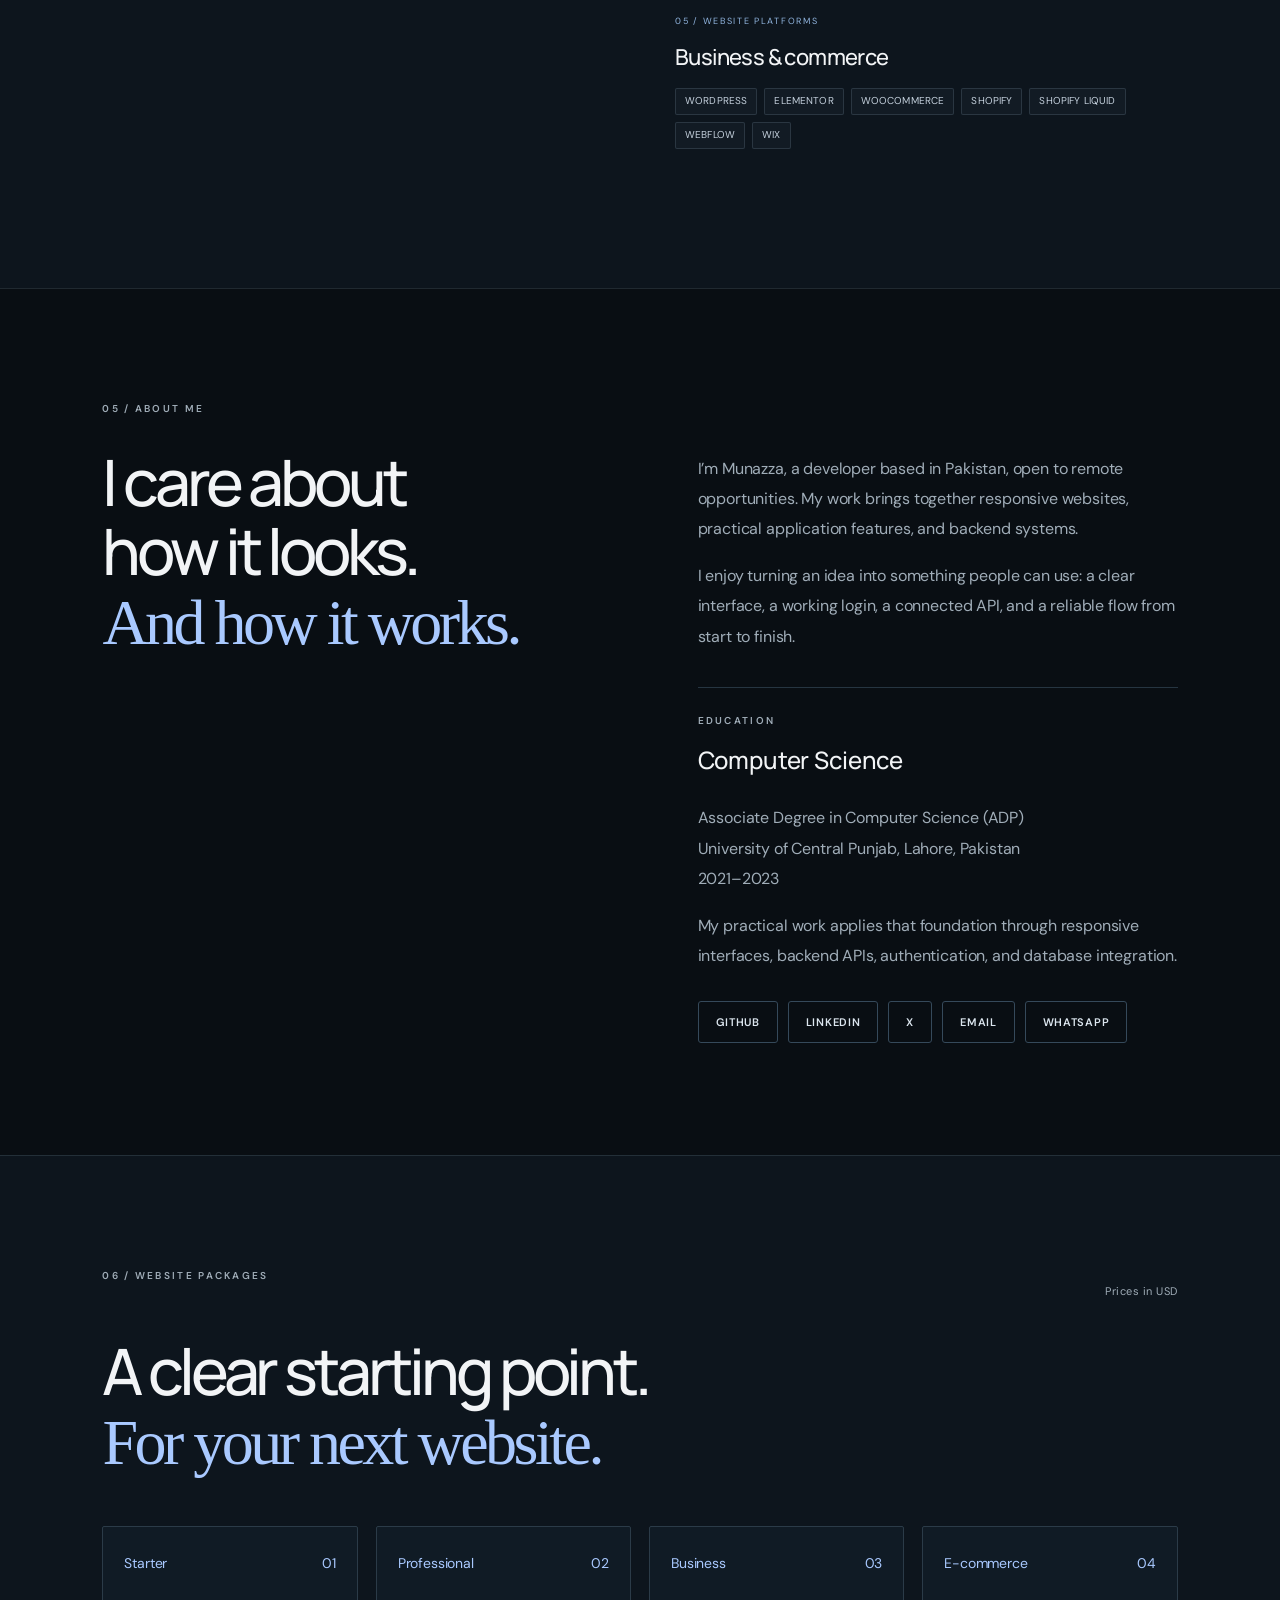
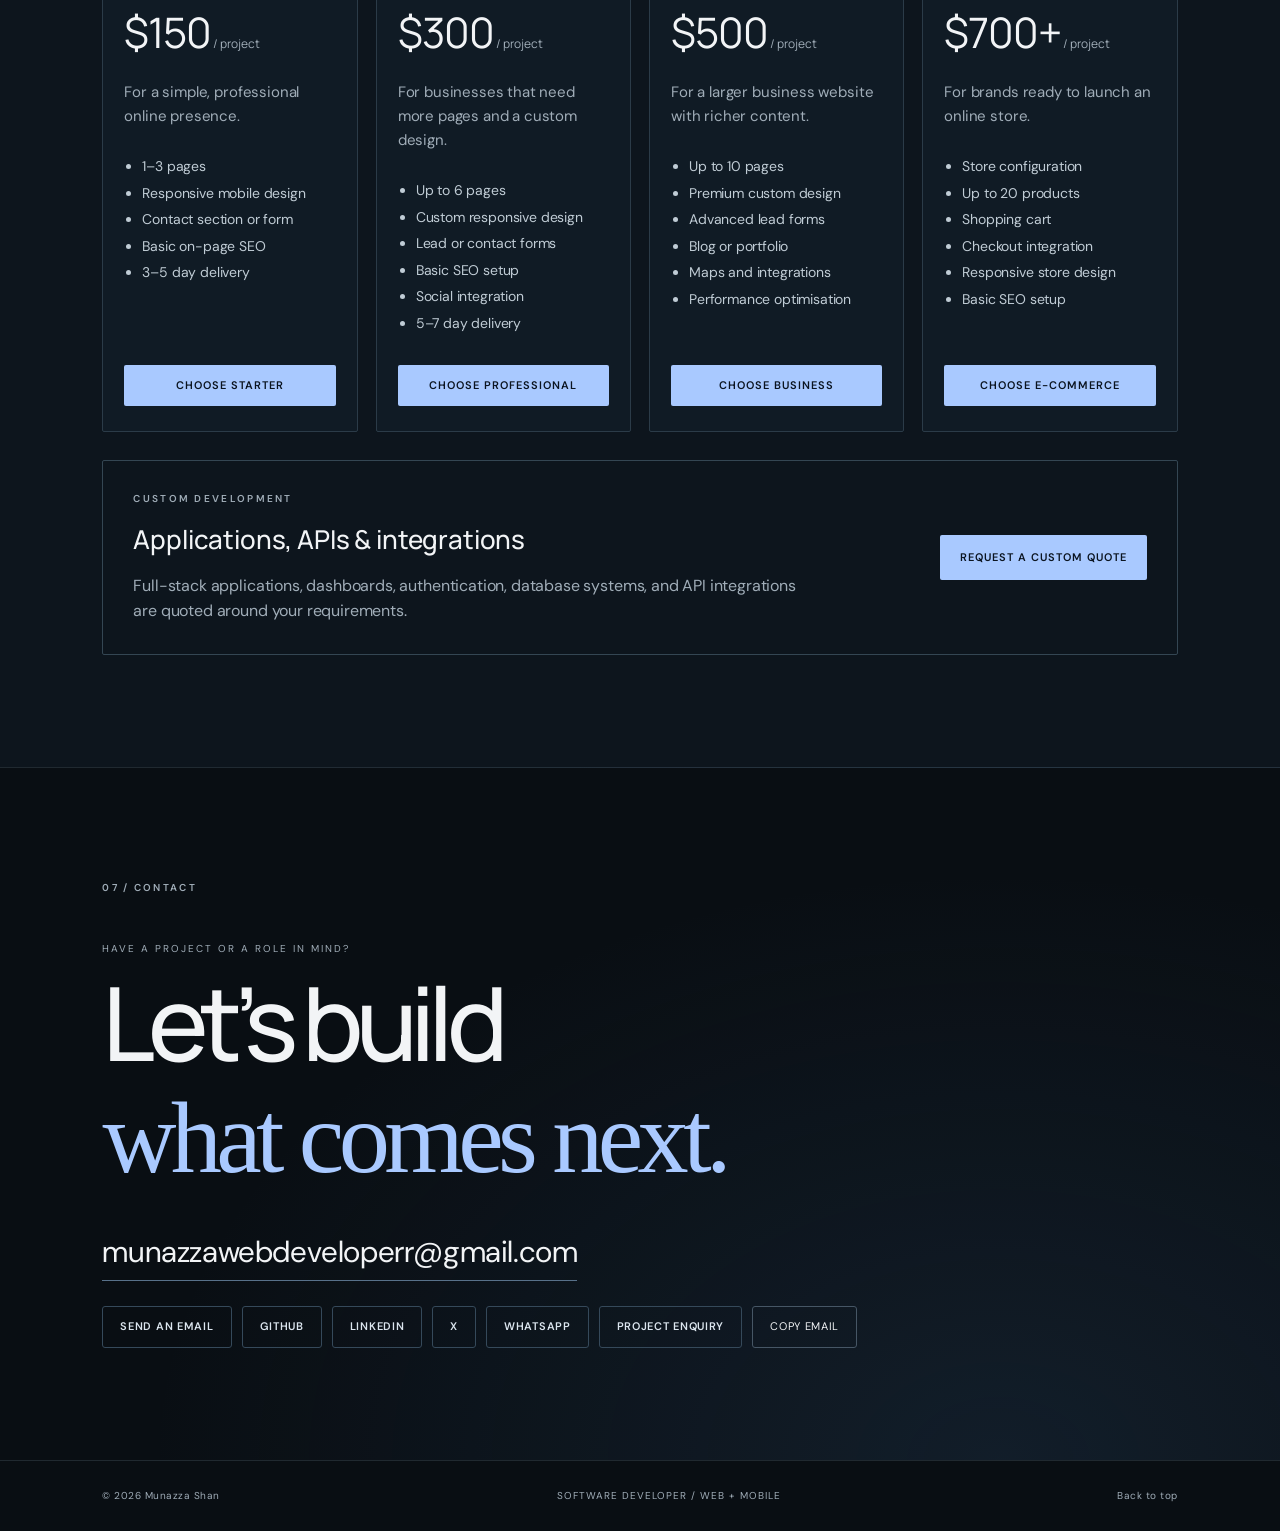
==== commit 733951f9: "Bust stylesheet cache for compact expertise layout" ====
--- a/index.html
+++ b/index.html
@@ -1,5 +1,5 @@
 <!doctype html>
-<html lang="en"><head><meta charset="UTF-8"><meta name="viewport" content="width=device-width, initial-scale=1"><title>Munazza Shan — Software Developer | Full Stack & Flutter</title><meta name="description" content="Software Developer building full-stack web applications, backend APIs, SaaS platforms, and Flutter mobile apps. Explore Munazza Shan’s projects."><link rel="icon" type="image/svg+xml" href="data:image/svg+xml,%3Csvg xmlns='http://www.w3.org/2000/svg' viewBox='0 0 40 40'%3E%3Crect width='40' height='40' rx='8' fill='%230d1419'/%3E%3Ctext x='6' y='28' fill='%23a8c9ff' font-family='Arial' font-size='24'%3EM%3C/text%3E%3C/svg%3E"><link rel="stylesheet" href="style.css?v=20261107-editorial"></head><body>
+<html lang="en"><head><meta charset="UTF-8"><meta name="viewport" content="width=device-width, initial-scale=1"><title>Munazza Shan — Software Developer | Full Stack & Flutter</title><meta name="description" content="Software Developer building full-stack web applications, backend APIs, SaaS platforms, and Flutter mobile apps. Explore Munazza Shan’s projects."><link rel="icon" type="image/svg+xml" href="data:image/svg+xml,%3Csvg xmlns='http://www.w3.org/2000/svg' viewBox='0 0 40 40'%3E%3Crect width='40' height='40' rx='8' fill='%230d1419'/%3E%3Ctext x='6' y='28' fill='%23a8c9ff' font-family='Arial' font-size='24'%3EM%3C/text%3E%3C/svg%3E"><link rel="stylesheet" href="style.css?v=20261107-compact"></head><body>
 <a class="skip" href="#work">Skip to projects</a><header><a class="brand" href="#home">MUNAZZA SHAN<span>DEVELOPER / PORTFOLIO</span></a><nav aria-label="Main navigation"><a href="#work">Work</a><a href="#experience">Experience</a><a href="#expertise">Expertise</a><a href="#packages">Packages</a><a href="#reviews">Reviews</a><a href="#about">About</a><a href="#contact">Contact</a></nav><a class="availability" href="#contact">Open to remote work</a></header>
 <main><section class="hero" id="home"><div class="hero-copy"><p class="eyebrow">01 / INTRODUCTION &nbsp; — &nbsp; PAKISTAN</p><h1>Ideas into<br>interfaces.<br><em>Built end to end.</em></h1><p class="intro">I’m Munazza Shan, a Software Developer.<br>I build full-stack web applications, backend APIs, and Flutter mobile apps.</p><div class="actions"><a class="button" href="#work">Explore my work</a><a class="text-link" href="inquiry-form.html">Start a project</a></div></div>
 <div class="character-stage"><img class="developer-character" src="assets/denim-developer.png" alt="Cartoon developer in a blue denim abaya and hijab, seated with a laptop" width="1280" height="1280" fetchpriority="high"></div><div class="hero-bottom"><span>WEB + MOBILE DEVELOPMENT</span><span>SCROLL TO EXPLORE</span><span>My Portfolio</span></div></section>
--- a/style.css
+++ b/style.css
@@ -273,22 +273,8 @@
 }
 
 
-/* Tech stack — categorized icon grid in the editorial visual system */
-.tech-stack{background:linear-gradient(145deg,#0b131b,#0a1118 72%);border-top:1px solid rgba(150,177,201,.13)}
-.tech-intro{display:grid;grid-template-columns:1.1fr .7fr;gap:8vw;align-items:end;margin-bottom:48px}
-.tech-intro h2{margin-bottom:0}
-.tech-intro .section-description{max-width:390px;margin:0 0 8px;font-size:14px;line-height:1.9;color:#aab6c0}
-.tech-groups{display:grid;grid-template-columns:repeat(2,minmax(0,1fr));gap:16px}
-.tech-group{padding:25px 25px 23px;border:1px solid #2a3b49;background:linear-gradient(145deg,rgba(18,30,41,.88),rgba(12,21,29,.92));min-width:0;transition:border-color .25s,transform .25s}
-.tech-group:hover{border-color:#58718a;transform:translateY(-3px)}
-.tech-group-heading{display:flex;align-items:flex-start;gap:16px;padding-bottom:20px;border-bottom:1px solid rgba(150,177,201,.14)}
-.tech-group-heading>span{font:12px/1.5 monospace;color:#91b5df;letter-spacing:1px}
-.tech-group-heading h3{font-size:18px;font-weight:500;letter-spacing:-.4px;margin:0 0 5px}
-.tech-group-heading p{font-size:11px;color:#8495a3;margin:0;line-height:1.6}
-.tech-items{display:flex;flex-wrap:wrap;gap:10px;padding-top:19px}
-.tech-item{display:flex;align-items:center;gap:9px;min-height:43px;padding:7px 11px;border:1px solid rgba(150,177,201,.15);background:rgba(6,13,19,.48);color:#dce5ed;font-size:11px;letter-spacing:.1px;transition:border-color .2s,background .2s,transform .2s}
-.tech-item:hover{border-color:#7897b8;background:rgba(169,201,255,.07);transform:translateY(-2px)}
-.tech-item img{display:block;width:19px;height:19px;object-fit:contain}
-.tech-monogram{display:inline-flex;align-items:center;justify-content:center;width:19px;height:19px;border:1px solid #7897b8;color:#b9d2f2;font:8px/1 monospace;letter-spacing:-.4px}
-@media(max-width:1000px){.tech-intro{gap:4vw}.tech-groups{grid-template-columns:1fr 1fr}.tech-group{padding:21px}}
-@media(max-width:700px){.tech-intro{grid-template-columns:1fr;gap:5px;margin-bottom:32px}.tech-intro h2{margin-bottom:8px}.tech-intro .section-description{max-width:100%}.tech-groups{grid-template-columns:1fr;gap:12px}.tech-group{padding:20px}.tech-items{gap:8px}.tech-item{min-height:40px;padding:6px 9px;font-size:10px}}
+
+/* Compact technology labels within Expertise */
+.skill-tags{display:flex;flex-wrap:wrap;gap:7px;margin-top:12px}
+.skill-tags span{display:inline-flex;align-items:center;min-height:27px;padding:5px 9px;border:1px solid rgba(150,177,201,.18);border-radius:2px;background:rgba(169,201,255,.035);color:#c4d0dc;font-size:10px;line-height:1.2;letter-spacing:.15px}
+.skill-tags span:hover{border-color:#7897b8;color:#e4efff}
